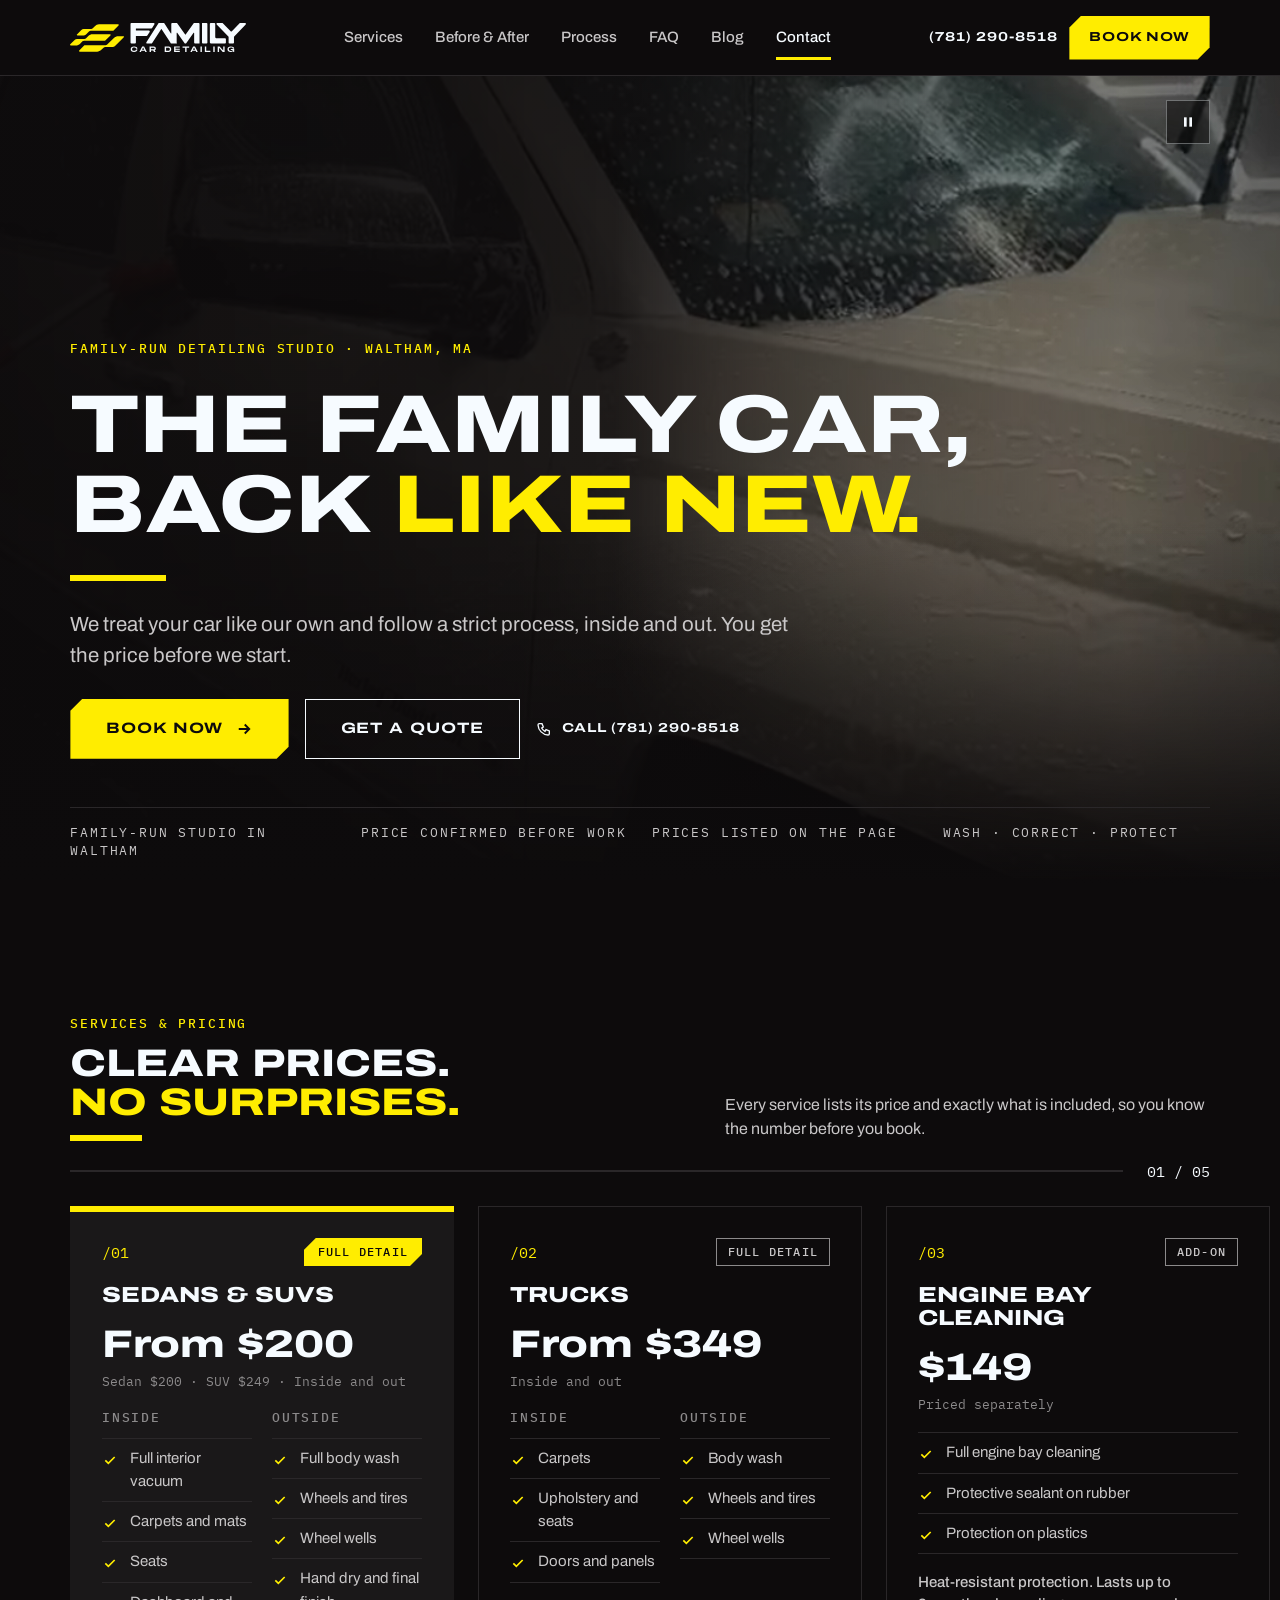
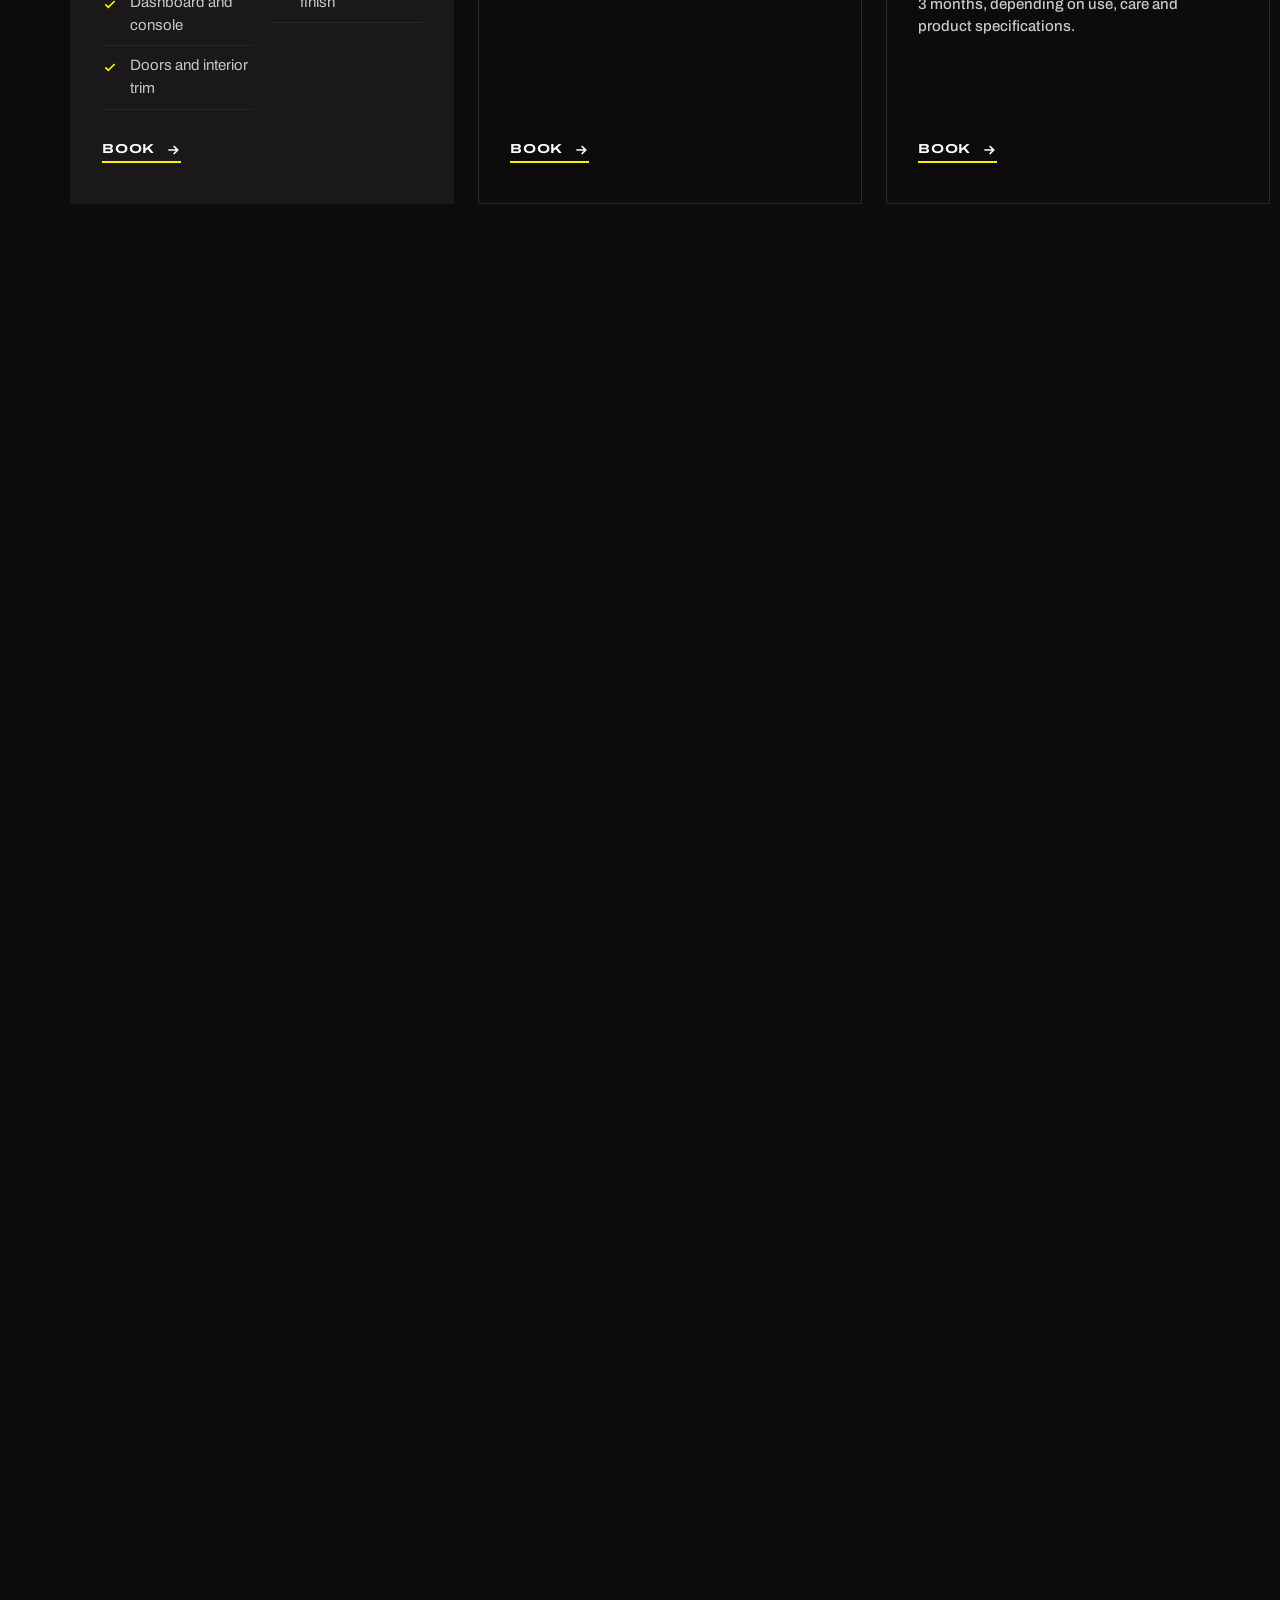
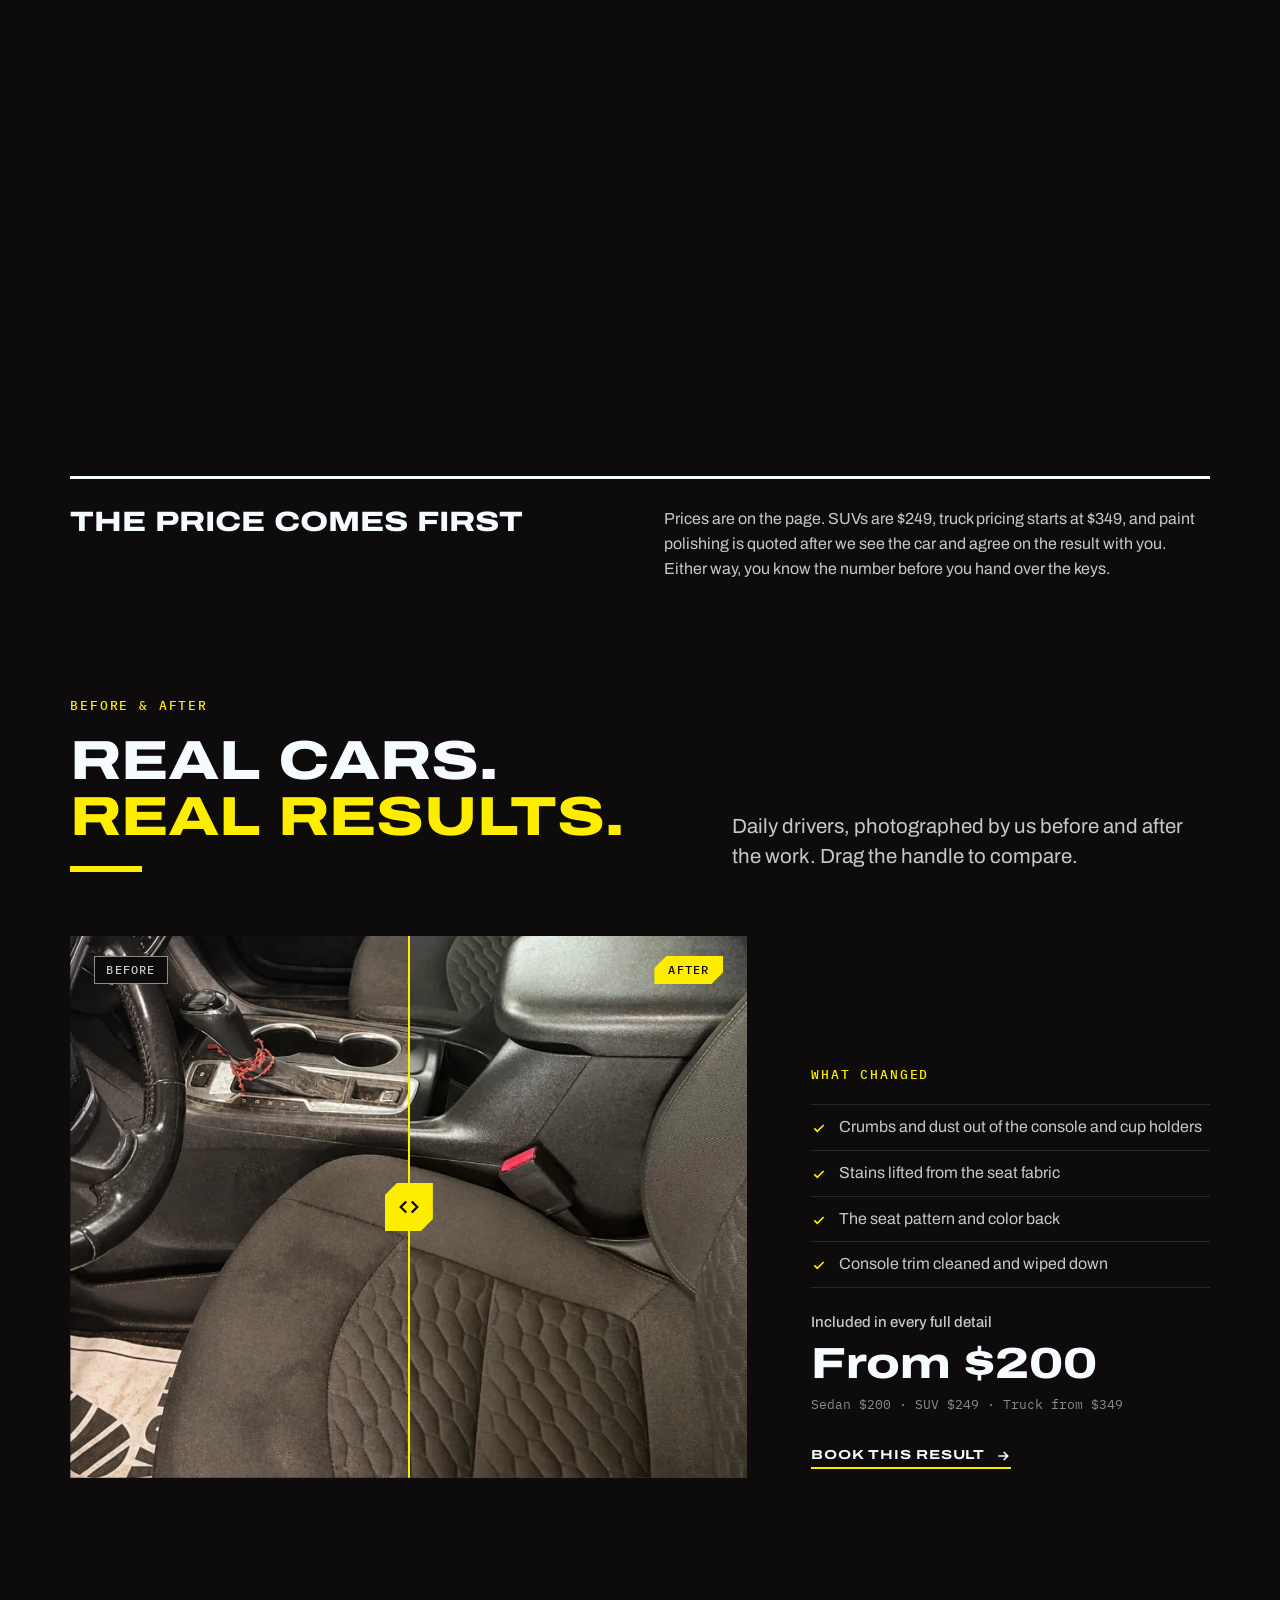
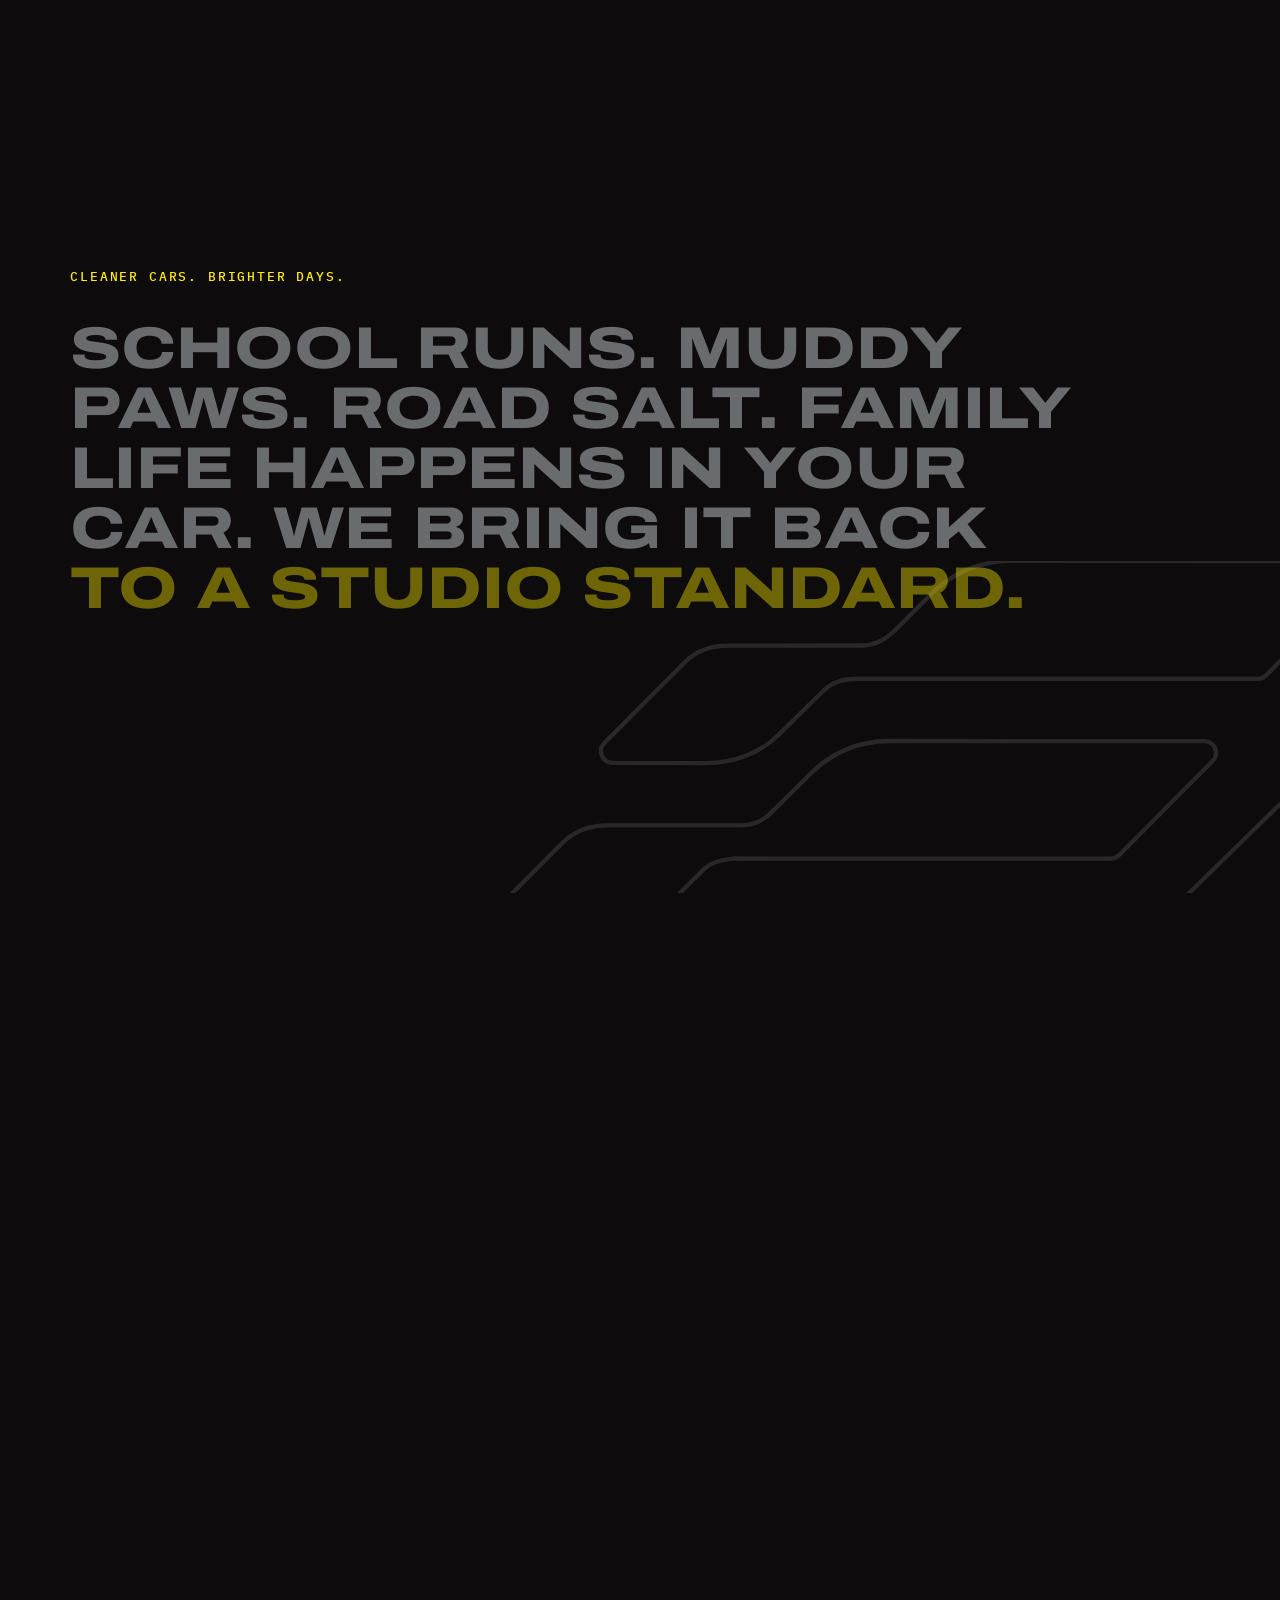
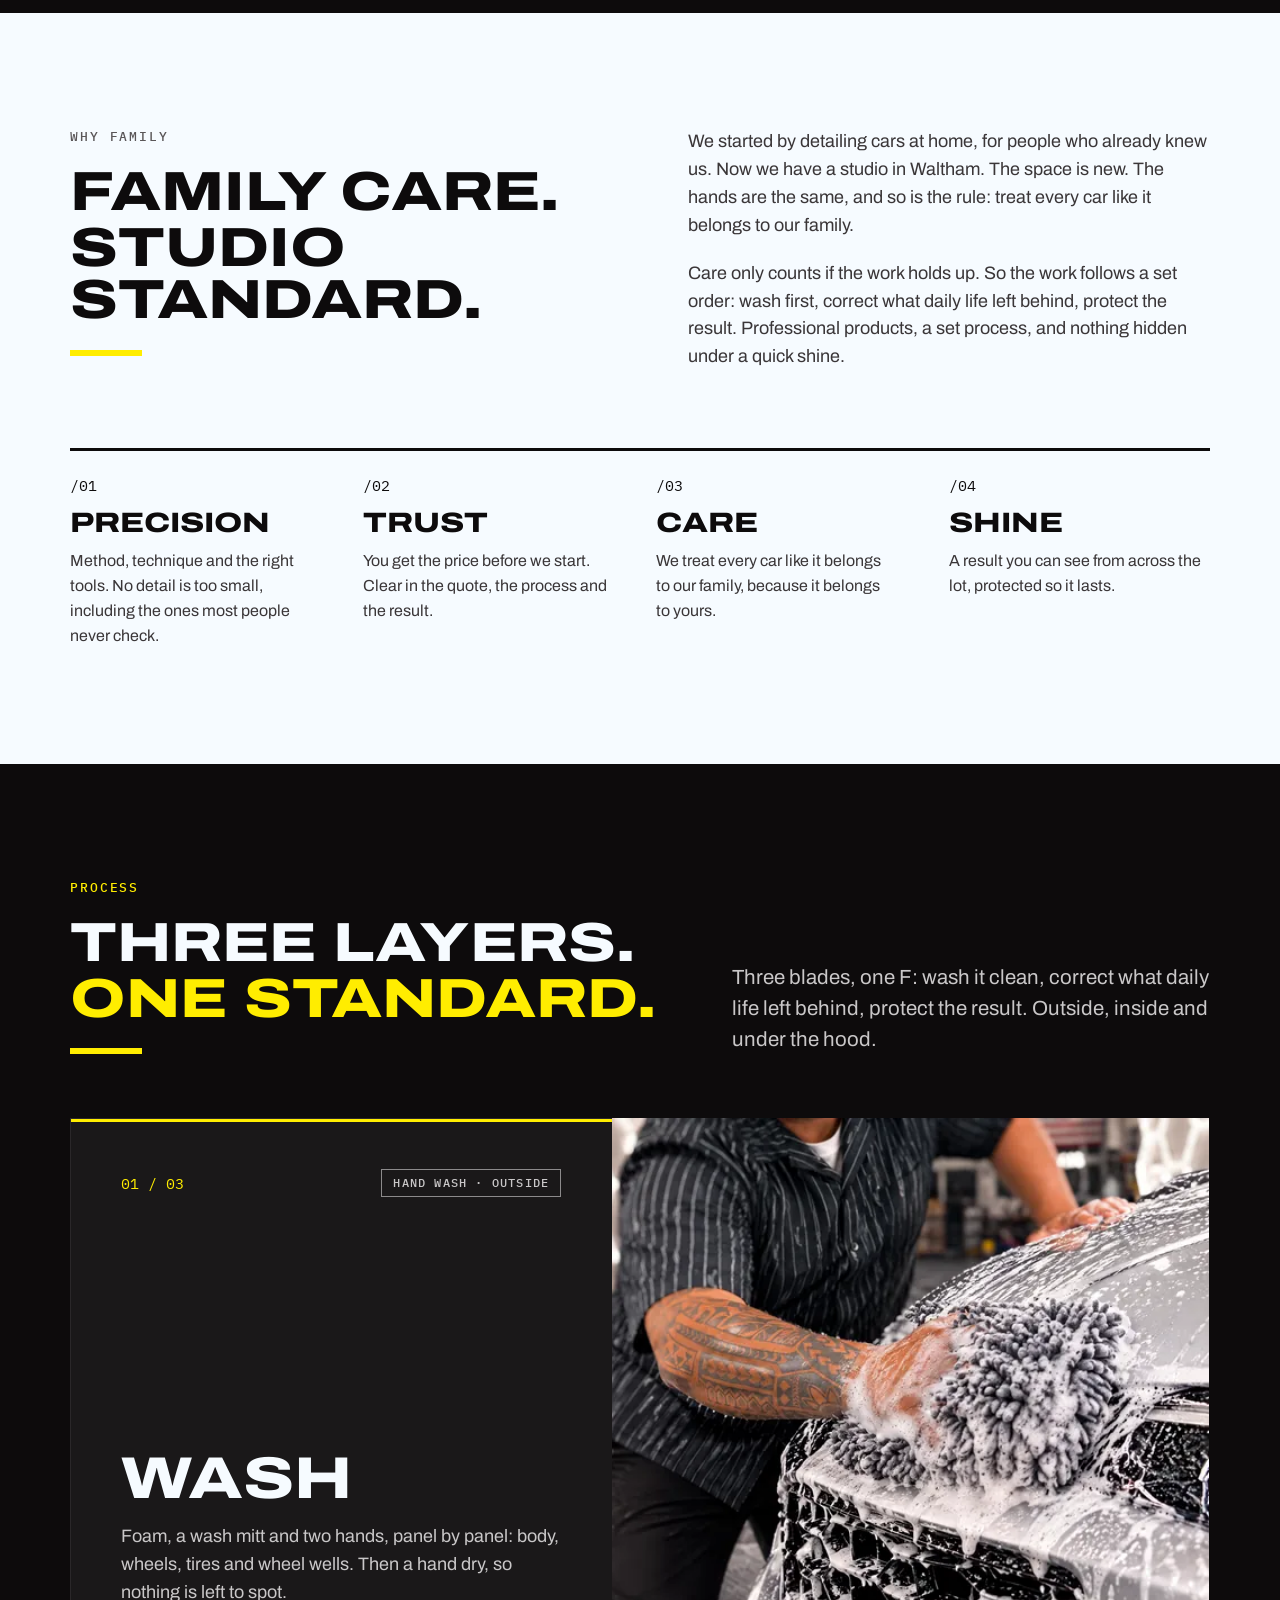
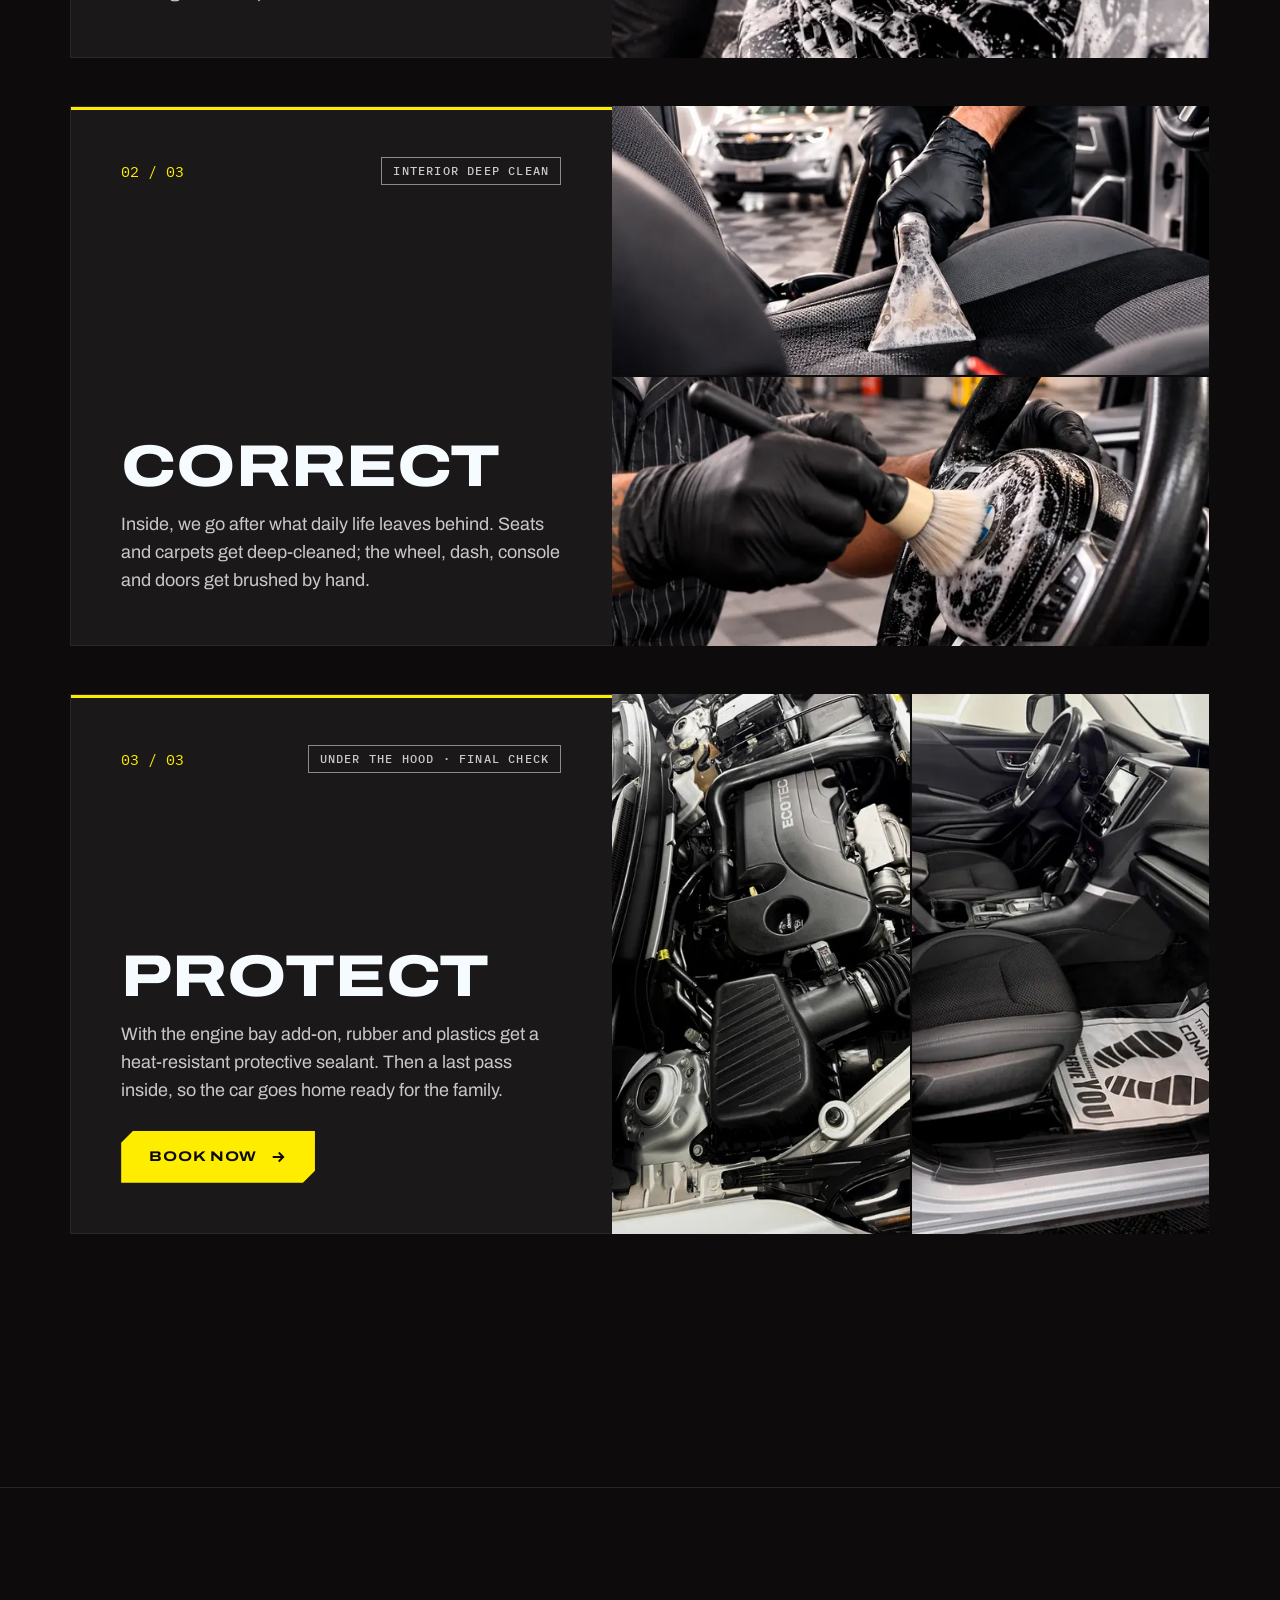
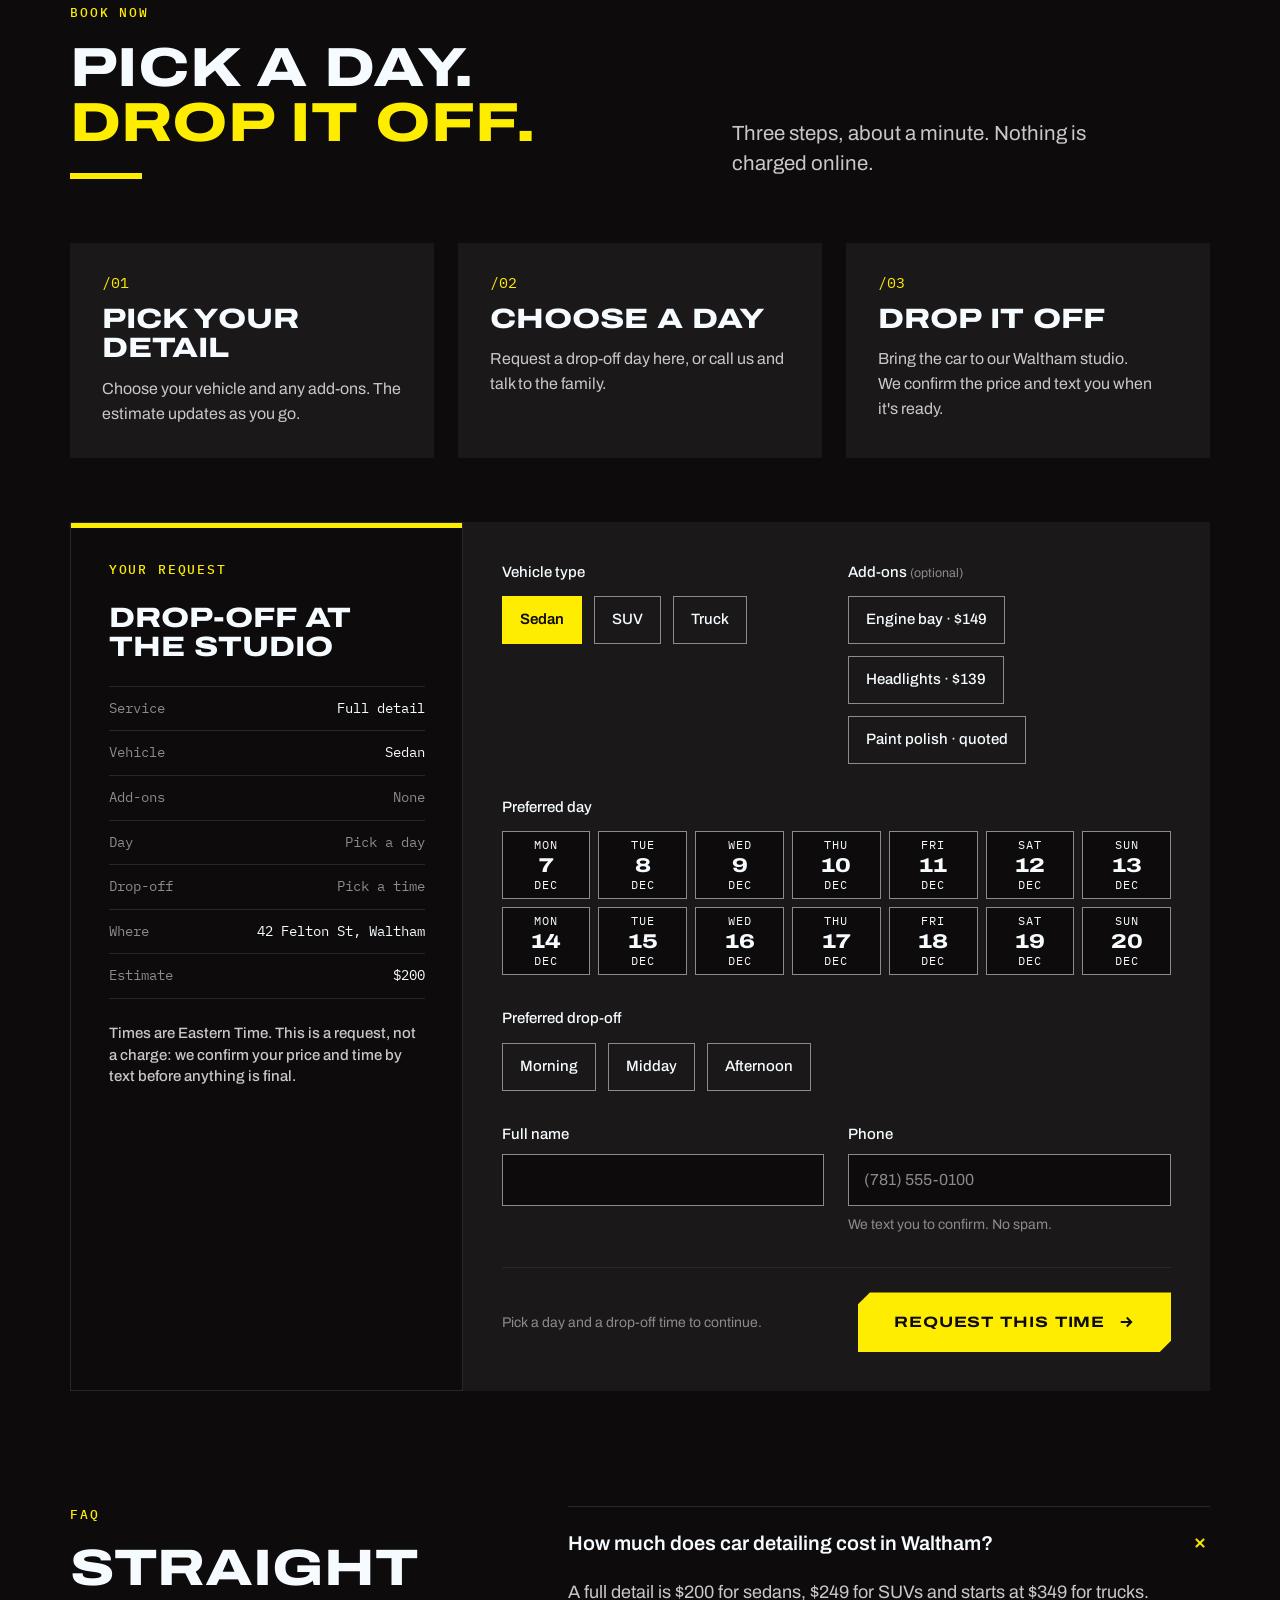
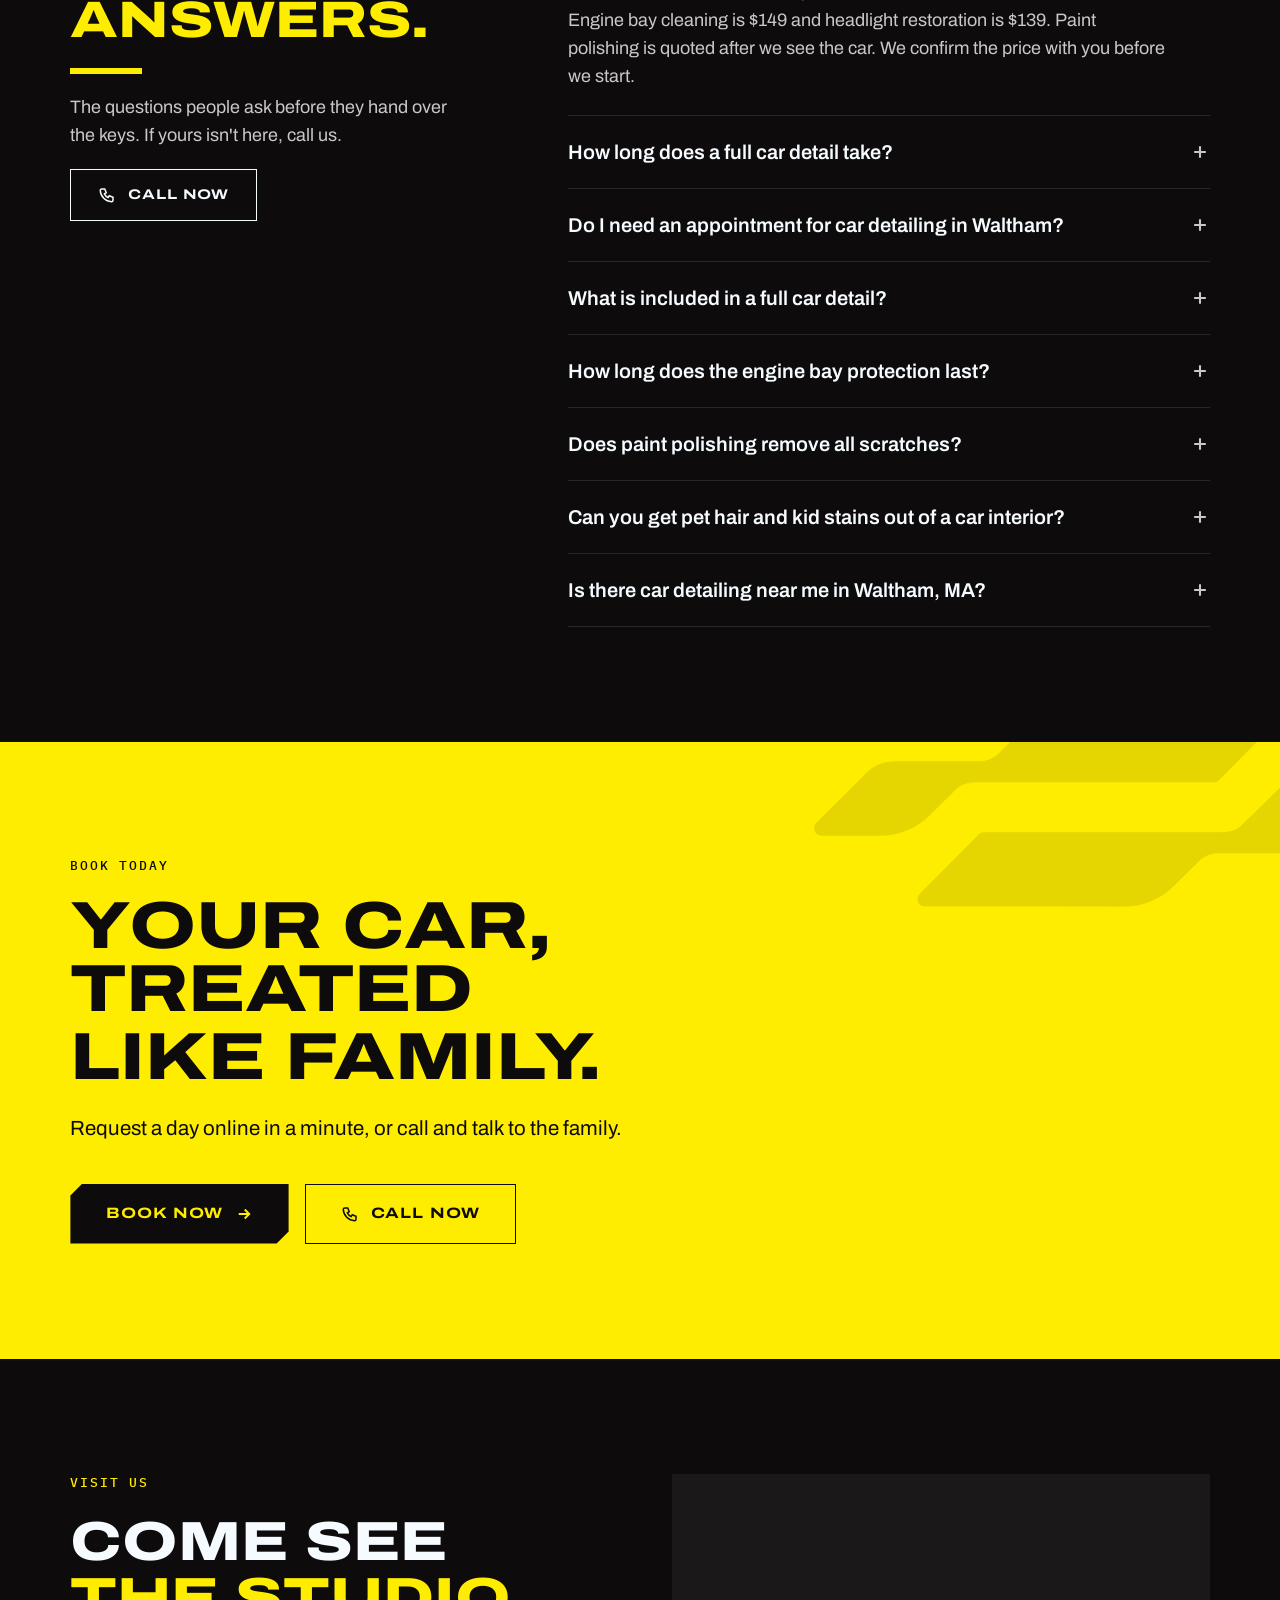
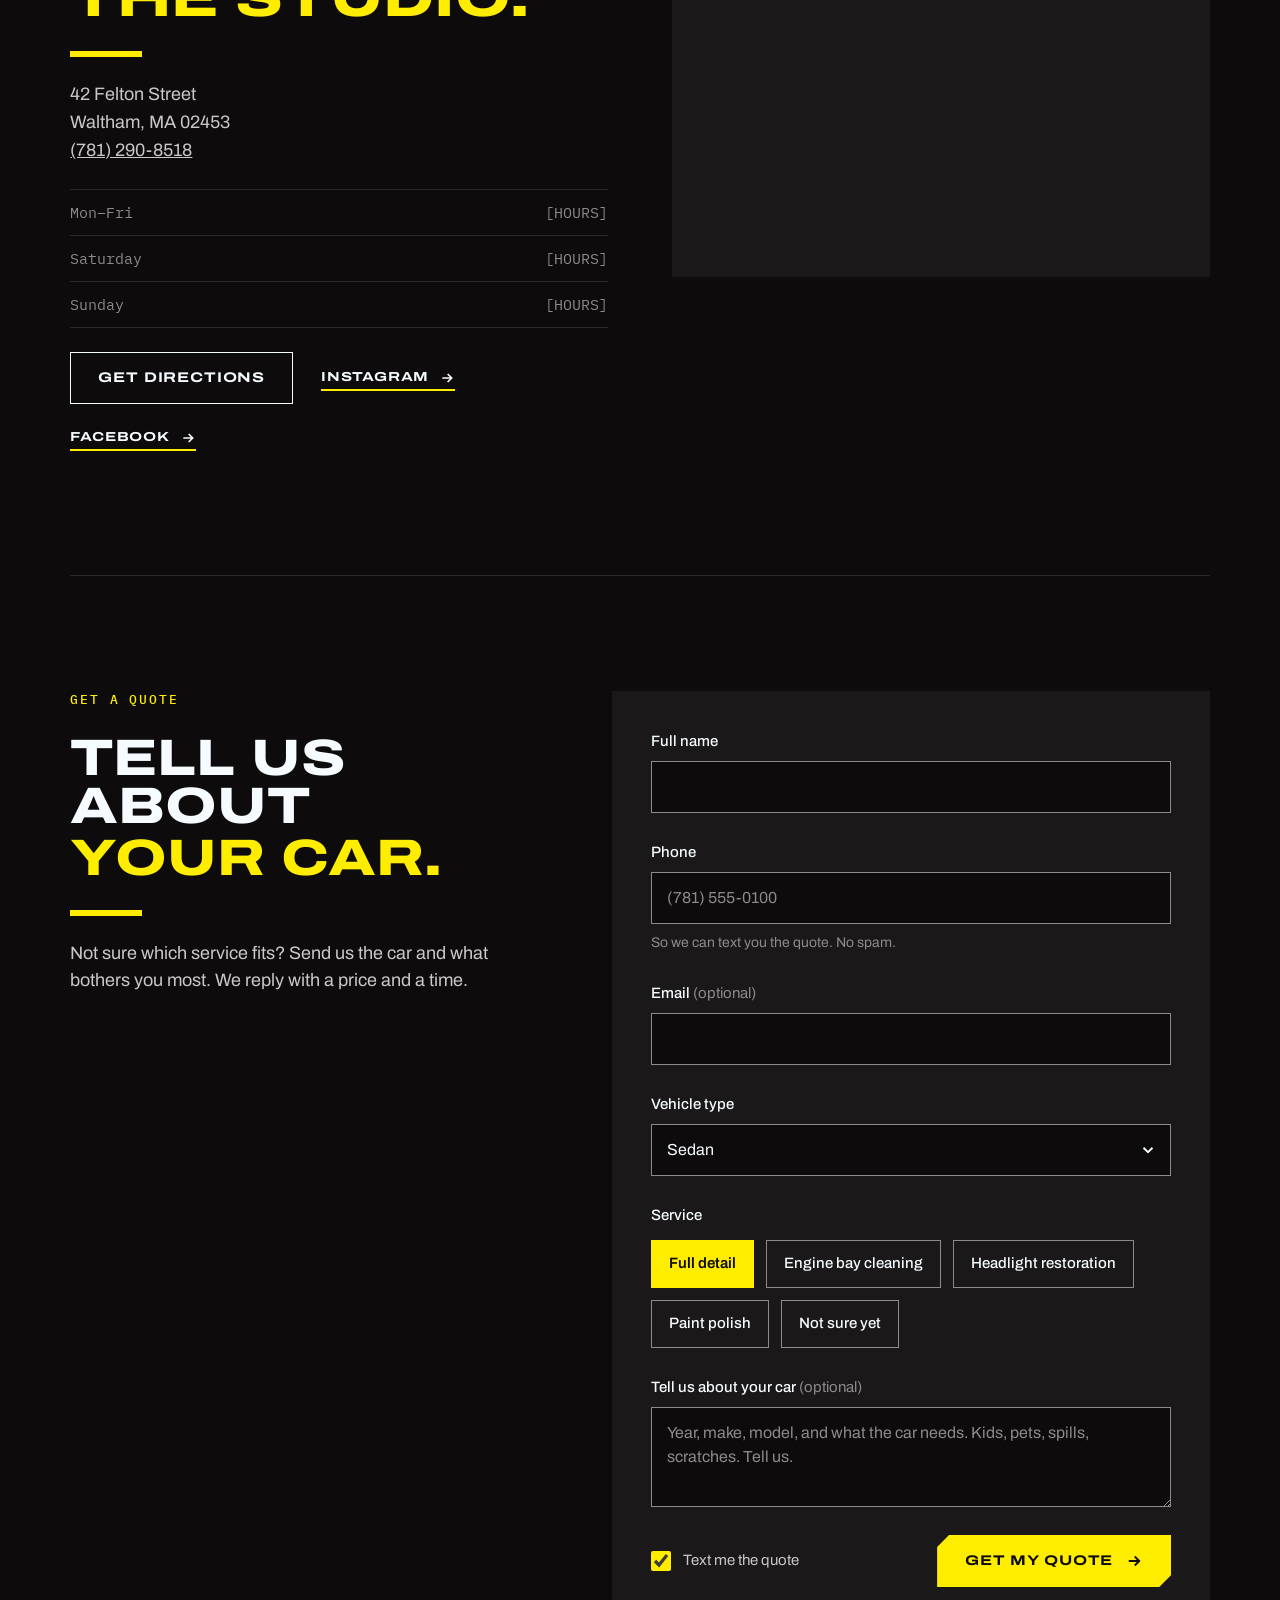
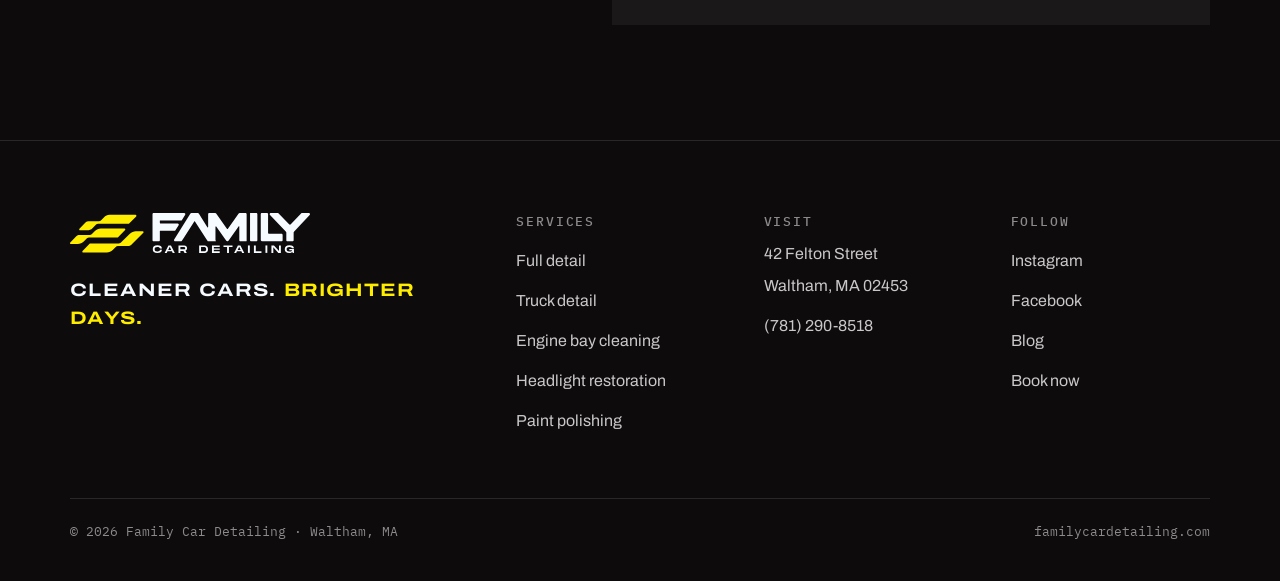
==== index.html @ f84ea532 "fix: remove foto conceitual dos produtos e o tempo de execução dos serviços Co-Authored-By: Claude O" ====
<!doctype html>
<html lang="en-US">
<head>
<meta charset="utf-8">
<meta name="viewport" content="width=device-width, initial-scale=1, viewport-fit=cover">
<title>Car Detailing in Waltham, MA | Family Car Detailing</title>
<meta name="description" content="Family-run car detailing in Waltham, MA. Full detail from $200, engine bay cleaning, headlight restoration, paint polishing. Price confirmed before we start.">
<link rel="canonical" href="https://familycardetailing.com/">
<meta name="theme-color" content="#0D0B0C">
<meta property="og:type" content="website">
<meta property="og:locale" content="en_US">
<meta property="og:site_name" content="Family Car Detailing">
<meta property="og:title" content="Car Detailing in Waltham, MA | Family Car Detailing">
<meta property="og:description" content="A family-run detailing studio in Waltham, MA. Your car gets the care we give our own, with the price confirmed before we start.">
<meta property="og:url" content="https://familycardetailing.com/">
<meta property="og:image" content="https://familycardetailing.com/assets/img/og.jpg">
<meta name="twitter:card" content="summary_large_image">
<link rel="icon" href="assets/img/simbolo.svg" type="image/svg+xml">
<link rel="preload" href="assets/fonts/archivo-var-latin.woff2" as="font" type="font/woff2" crossorigin>
<link rel="preload" href="assets/video/hero-poster-1280.webp" as="image" type="image/webp" fetchpriority="high">
<link rel="stylesheet" href="assets/css/tokens.css">
<link rel="stylesheet" href="assets/css/components.css">
<link rel="stylesheet" href="assets/css/site.css">
<script>document.documentElement.classList.add('js');</script>
<!-- Prévia no GitHub Pages não deve ser indexada pelo Google; no domínio final este trecho não faz nada. -->
<script>if (location.hostname.endsWith('github.io')) { var m = document.createElement('meta'); m.name = 'robots'; m.content = 'noindex, nofollow'; document.head.appendChild(m); }</script>

<!-- Dados estruturados. Horário (openingHoursSpecification) entra quando o cliente confirmar.
     Nome, endereço e telefone precisam ficar idênticos ao Google Business Profile. -->
<script type="application/ld+json">
{
  "@context": "https://schema.org",
  "@type": "AutomotiveBusiness",
  "@id": "https://familycardetailing.com/#business",
  "name": "Family Car Detailing",
  "url": "https://familycardetailing.com/",
  "image": "https://familycardetailing.com/assets/img/og.jpg",
  "slogan": "Cleaner cars. Brighter days.",
  "description": "Family-run car detailing studio in Waltham, MA: full detail, engine bay cleaning, headlight restoration and paint polishing.",
  "telephone": "+1-781-290-8518",
  "address": { "@type": "PostalAddress", "streetAddress": "42 Felton Street", "addressLocality": "Waltham", "addressRegion": "MA", "postalCode": "02453", "addressCountry": "US" },
  "areaServed": ["Waltham, MA", "Newton, MA", "Lexington, MA", "Watertown, MA", "Belmont, MA", "Weston, MA", "Lincoln, MA"],
  "makesOffer": [
    { "@type": "Offer", "price": "200", "priceCurrency": "USD", "itemOffered": { "@type": "Service", "name": "Full detail (sedans)" } },
    { "@type": "Offer", "price": "249", "priceCurrency": "USD", "itemOffered": { "@type": "Service", "name": "Full detail (SUVs)" } },
    { "@type": "Offer", "priceSpecification": { "@type": "PriceSpecification", "minPrice": "349", "priceCurrency": "USD" }, "itemOffered": { "@type": "Service", "name": "Full detail (trucks)" } },
    { "@type": "Offer", "price": "149", "priceCurrency": "USD", "itemOffered": { "@type": "Service", "name": "Engine bay cleaning" } },
    { "@type": "Offer", "price": "139", "priceCurrency": "USD", "itemOffered": { "@type": "Service", "name": "Headlight restoration" } },
    { "@type": "Offer", "itemOffered": { "@type": "Service", "name": "Paint polish and decontamination" } }
  ]
}
</script>
<!-- FAQPage: só as respostas completas. Incluir a de agendamento quando o horário de funcionamento for informado. -->
<script type="application/ld+json">
{
  "@context": "https://schema.org",
  "@type": "FAQPage",
  "mainEntity": [
    { "@type": "Question", "name": "How much does car detailing cost in Waltham?", "acceptedAnswer": { "@type": "Answer", "text": "A full detail is $200 for sedans, $249 for SUVs and starts at $349 for trucks. Engine bay cleaning is $149 and headlight restoration is $139. Paint polishing is quoted after we see the car. We confirm the price with you before we start." } },
    { "@type": "Question", "name": "How long does a full car detail take?", "acceptedAnswer": { "@type": "Answer", "text": "It varies a lot with the size and condition of the car, so we don't list a fixed time. We look the car over when you drop it off and text you as soon as it's ready." } },
    { "@type": "Question", "name": "What is included in a full car detail?", "acceptedAnswer": { "@type": "Answer", "text": "A full detail covers the car inside and out. Inside: a complete vacuum, carpets and mats, seats, dashboard and console, doors and interior trim. Outside: a full body wash, wheels and tires, wheel wells, then drying and a final finish." } },
    { "@type": "Question", "name": "How long does the engine bay protection last?", "acceptedAnswer": { "@type": "Answer", "text": "Up to about three months. It depends on how the car is used and maintained and on the product's specifications. The protection is heat-resistant and does not come off easily in normal use." } },
    { "@type": "Question", "name": "Does paint polishing remove all scratches?", "acceptedAnswer": { "@type": "Answer", "text": "No. Polishing reduces or removes light scratches and brings back gloss, but a scratch that goes through the clear coat can't be polished out. We look at the paint with you and agree on the price and the expected result before we start." } },
    { "@type": "Question", "name": "Can you get pet hair and kid stains out of a car interior?", "acceptedAnswer": { "@type": "Answer", "text": "In most cases, yes; pet hair, crumbs, spills, and ground-in dirt are what the interior clean is for. Stains or odors that have set for a long time may fade rather than disappear. If we see one like that, we tell you up front." } },
    { "@type": "Question", "name": "Is there car detailing near me in Waltham, MA?", "acceptedAnswer": { "@type": "Answer", "text": "Yes, our studio is at 42 Felton Street in Waltham. It's a short drive from Newton, Lexington, Watertown, Belmont, Weston, and Lincoln. You bring the car to us, and the work is done in the studio." } }
  ]
}
</script>
</head>
<body>
<a class="fcd-skip" href="#main">Skip to content</a>

<svg width="0" height="0" style="position:absolute" aria-hidden="true" focusable="false">
<defs>
<symbol id="fcd-mark" viewBox="0 0 457.68 230.81"><path d="M62.46,94.26l43.87.1c12.84,0,25-4.72,33.36-12.94l20.92-20.58c3.93-3.87,8.81-5.75,14.92-5.75l188.14-.04c1.45,0,2.84-.58,3.86-1.61l43.93-44.12c1.55-1.56,2.02-3.9,1.17-5.94-.85-2.04-2.83-3.36-5.04-3.36,0,0-161.44-.03-161.44-.03-.11,0-.22,0-.33,0-13.63.83-25.52,6.26-35.33,16.13l-15.44,15.54c-5.21,5.25-10.36,7.8-15.73,7.8l-63.08.04c-8.25,0-15.07,2.66-20.27,7.89l-37.37,37.55c-1.55,1.56-2.02,3.9-1.17,5.93.84,2.03,2.82,3.36,5.03,3.37Z"/><path d="M105.44,143.59c3.29-3.25,8.28-4.16,13.22-4.64,0,0,176.34.07,176.34.07,1.45,0,2.84-.58,3.87-1.61l43.7-43.94c1.55-1.56,2.01-3.9,1.17-5.94-.84-2.03-2.83-3.36-5.03-3.36l-147.32-.1c-13.97.14-26.59,5.39-36.48,15.19l-18.66,18.49c-3.59,3.56-8.76,5.69-13.82,5.69h-62.61c-8.14,0-15.57,2.94-20.91,8.29L1.59,169.1c-1.56,1.56-2.02,3.9-1.18,5.93.84,2.04,2.82,3.37,5.02,3.37l42.95.13c13.98,0,27.16-5.41,37.1-15.23l19.95-19.71Z"/><path d="M457.27,103.7c-.84-2.05-2.82-3.38-5.03-3.39l-42.95-.13c-13.98,0-27.16,5.41-37.08,15.21l-57.11,55.88c-3.29,3.25-8.28,4.16-13.21,4.64,0,0-176.34-.07-176.34-.07-1.45,0-2.84.58-3.87,1.61l-43.7,43.94c-1.55,1.56-2.01,3.9-1.17,5.94.85,2.03,2.83,3.36,5.03,3.36l147.26.1h.06c13.98-.14,26.59-5.39,36.48-15.19l18.66-18.49c3.59-3.56,8.76-5.69,13.82-5.69h62.61c8.14,0,15.57-2.94,20.88-8.26l74.46-73.54c1.57-1.55,2.05-3.9,1.22-5.94Z"/></symbol>
<symbol id="i-arrow" viewBox="0 0 24 24" fill="none" stroke="currentColor" stroke-width="2.5"><path d="M5 12h14M13 6l6 6-6 6"/></symbol>
<symbol id="i-check" viewBox="0 0 24 24" fill="none" stroke="currentColor" stroke-width="2.5"><path d="M5 12.5l4.5 4.5L19 7.5"/></symbol>
<symbol id="i-plus" viewBox="0 0 24 24" fill="none" stroke="currentColor" stroke-width="2.5"><path d="M12 5v14M5 12h14"/></symbol>
<symbol id="i-alert" viewBox="0 0 24 24" fill="none" stroke="currentColor" stroke-width="2.5"><circle cx="12" cy="12" r="9"/><path d="M12 7v6M12 16.5v.5"/></symbol>
<symbol id="i-menu" viewBox="0 0 24 24" fill="none" stroke="currentColor" stroke-width="2"><path d="M3 7h18M3 12h18M9 17h12"/></symbol>
<symbol id="i-phone" viewBox="0 0 24 24" fill="none" stroke="currentColor" stroke-width="2"><path d="M5 4h4l2 5-2.5 1.5a11 11 0 0 0 5 5L15 13l5 2v4a2 2 0 0 1-2 2A16 16 0 0 1 3 6a2 2 0 0 1 2-2z"/></symbol>
<symbol id="i-star" viewBox="0 0 24 24"><path d="M12 2.5l2.9 6.2 6.6.8-4.9 4.6 1.3 6.6L12 17.4l-5.9 3.3 1.3-6.6L2.5 9.5l6.6-.8z"/></symbol>
</defs>
</svg>

<header class="fcd-header" id="top">
  <a class="fcd-header__brand" href="#top" aria-label="Family Car Detailing — home"><img class="fcd-logo" src="assets/img/logo_hor_light.svg" width="827" height="136" alt=""></a>
  <nav class="fcd-nav" aria-label="Primary">
    <a href="#services">Services</a>
    <a href="#work">Before &amp; After</a>
    <a href="#process">Process</a>
    <a href="#faq">FAQ</a>
    <a href="blog/">Blog</a>
    <a href="#visit">Contact</a>
  </nav>
  <div class="fcd-header__actions">
    <a class="fcd-link fcd-header__call" href="tel:+17812908518">(781) 290-8518</a>
    <a class="fcd-btn fcd-btn--primary fcd-btn--sm" href="#book">Book now</a>
    <button class="fcd-menu-btn" type="button" aria-label="Open menu" aria-expanded="false" aria-controls="menu"><svg aria-hidden="true"><use href="#i-menu"/></svg></button>
  </div>
</header>

<main id="main">

<!-- ============================ HERO ============================ -->
<section class="fcd-hero" data-reveal="lines">
  <!-- Vídeo em loop do estúdio (gerado por tools/build-hero-video.py). Sem JS, com movimento reduzido
       ou com economia de dados fica só o pôster; o JS escolhe o arquivo pelo tamanho da tela. -->
  <video class="fcd-hero__media" data-hero-video muted loop playsinline preload="none" poster="assets/video/hero-poster-1280.webp" width="1280" height="720" aria-hidden="true"
    data-src-wide="assets/video/hero-1280.webm|video/webm,assets/video/hero-1280.mp4|video/mp4"
    data-src-narrow="assets/video/hero-768.mp4|video/mp4,assets/video/hero-768.webm|video/webm"></video>
  <button class="fcd-hero__toggle" type="button" data-hero-toggle aria-pressed="false" aria-label="Pause background video" hidden><svg aria-hidden="true" data-icon="pause" viewBox="0 0 24 24" fill="currentColor"><rect x="6" y="5" width="4" height="14"/><rect x="14" y="5" width="4" height="14"/></svg><svg aria-hidden="true" data-icon="play" viewBox="0 0 24 24" fill="currentColor" hidden><path d="M7 5l12 7-12 7z"/></svg></button>
  <span class="fcd-eyebrow">Family-run detailing studio · Waltham, MA</span>
  <h1 class="fcd-display fcd-hero__title"><span class="fcd-line"><span>The family car,</span></span><span class="fcd-line"><span>back <span class="fcd-hl">like new.</span></span></span></h1>
  <div class="fcd-bar fcd-bar--lg"></div>
  <p class="fcd-lead">We treat your car like our own and follow a strict process, inside and out. You get the price before we start.</p>
  <div class="fcd-hero__actions">
    <a class="fcd-btn fcd-btn--primary fcd-btn--lg" href="#book">Book now<svg aria-hidden="true"><use href="#i-arrow"/></svg></a>
    <a class="fcd-btn fcd-btn--secondary fcd-btn--lg" href="#quote">Get a quote</a>
    <a class="fcd-link fcd-hero__call" href="tel:+17812908518"><svg aria-hidden="true"><use href="#i-phone"/></svg>Call (781) 290-8518</a>
  </div>
  <div class="fcd-hero__facts"><span>Family-run studio in Waltham</span><span>Price confirmed before work</span><span>Prices listed on the page</span><span>Wash · Correct · Protect</span></div>
</section>

<!-- ============================ SERVICES & PRICING ============================ -->
<section class="fcd-section" id="services">
  <div class="fcd-container">
    <!-- título + cartões fixam juntos enquanto os cartões correm na horizontal -->
    <div class="fcd-railpin" data-railpin>
    <div class="fcd-head" data-reveal="lines">
      <div class="fcd-head__title">
        <span class="fcd-eyebrow">Services &amp; pricing</span>
        <h2 class="fcd-h1"><span class="fcd-line"><span>Clear prices.</span></span><span class="fcd-line"><span class="fcd-hl">No surprises.</span></span></h2>
        <div class="fcd-bar"></div>
      </div>
      <p class="fcd-lead">Every service lists its price and exactly what is included, so you know the number before you book.</p>
    </div>

    <!-- Serviços em trilho horizontal (bloco SB-001). Sem JS, no mobile ou com reduced motion vira grade normal. -->
    <div class="fcd-rail" data-rail><div class="fcd-rail__clip">
      <div class="fcd-rail__bar" aria-hidden="true"><span class="fcd-eyebrow" style="color:var(--muted)">Services &amp; pricing · Waltham, MA</span><span class="fcd-rail__progress"><i></i></span><span class="fcd-data" data-rail-count>01 / 05</span></div>
      <div class="fcd-rail__track" data-rail-track>
      <article class="fcd-package fcd-svc fcd-package--featured"><div class="fcd-package__top"><span class="fcd-num">/01</span><span class="fcd-tag">Full detail</span></div><h3 class="fcd-h3">Sedans &amp; SUVs</h3><div class="fcd-package__price">From $200<small>Sedan $200 · SUV $249 · Inside and out</small></div><div class="fcd-svc__groups fcd-svc__groups--2"><div class="fcd-svc__group"><span class="fcd-eyebrow fcd-svc__label">Inside</span><ul class="fcd-list"><li><svg aria-hidden="true"><use href="#i-check"/></svg>Full interior vacuum</li><li><svg aria-hidden="true"><use href="#i-check"/></svg>Carpets and mats</li><li><svg aria-hidden="true"><use href="#i-check"/></svg>Seats</li><li><svg aria-hidden="true"><use href="#i-check"/></svg>Dashboard and console</li><li><svg aria-hidden="true"><use href="#i-check"/></svg>Doors and interior trim</li></ul></div><div class="fcd-svc__group"><span class="fcd-eyebrow fcd-svc__label">Outside</span><ul class="fcd-list"><li><svg aria-hidden="true"><use href="#i-check"/></svg>Full body wash</li><li><svg aria-hidden="true"><use href="#i-check"/></svg>Wheels and tires</li><li><svg aria-hidden="true"><use href="#i-check"/></svg>Wheel wells</li><li><svg aria-hidden="true"><use href="#i-check"/></svg>Hand dry and final finish</li></ul></div></div><a class="fcd-link" href="#book" data-book-vehicle="Sedan">Book<span class="fcd-sr"> a full detail</span><svg aria-hidden="true"><use href="#i-arrow"/></svg></a></article>
      <article class="fcd-package fcd-svc"><div class="fcd-package__top"><span class="fcd-num">/02</span><span class="fcd-tag fcd-tag--outline">Full detail</span></div><h3 class="fcd-h3">Trucks</h3><div class="fcd-package__price">From $349<small>Inside and out</small></div><div class="fcd-svc__groups fcd-svc__groups--2"><div class="fcd-svc__group"><span class="fcd-eyebrow fcd-svc__label">Inside</span><ul class="fcd-list"><li><svg aria-hidden="true"><use href="#i-check"/></svg>Carpets</li><li><svg aria-hidden="true"><use href="#i-check"/></svg>Upholstery and seats</li><li><svg aria-hidden="true"><use href="#i-check"/></svg>Doors and panels</li></ul></div><div class="fcd-svc__group"><span class="fcd-eyebrow fcd-svc__label">Outside</span><ul class="fcd-list"><li><svg aria-hidden="true"><use href="#i-check"/></svg>Body wash</li><li><svg aria-hidden="true"><use href="#i-check"/></svg>Wheels and tires</li><li><svg aria-hidden="true"><use href="#i-check"/></svg>Wheel wells</li></ul></div></div><a class="fcd-link" href="#book" data-book-vehicle="Truck">Book<span class="fcd-sr"> a truck detail</span><svg aria-hidden="true"><use href="#i-arrow"/></svg></a></article>
      <article class="fcd-package fcd-svc"><div class="fcd-package__top"><span class="fcd-num">/03</span><span class="fcd-tag fcd-tag--outline">Add-on</span></div><h3 class="fcd-h3">Engine bay cleaning</h3><div class="fcd-package__price">$149<small>Priced separately</small></div><div class="fcd-svc__groups"><div class="fcd-svc__group"><ul class="fcd-list"><li><svg aria-hidden="true"><use href="#i-check"/></svg>Full engine bay cleaning</li><li><svg aria-hidden="true"><use href="#i-check"/></svg>Protective sealant on rubber</li><li><svg aria-hidden="true"><use href="#i-check"/></svg>Protection on plastics</li></ul></div></div><p class="fcd-small">Heat-resistant protection. Lasts up to 3 months, depending on use, care and product specifications.</p><a class="fcd-link" href="#book" data-book-addon="Engine bay cleaning">Book<span class="fcd-sr"> engine bay cleaning</span><svg aria-hidden="true"><use href="#i-arrow"/></svg></a></article>
      <article class="fcd-package fcd-svc"><div class="fcd-package__top"><span class="fcd-num">/04</span><span class="fcd-tag fcd-tag--outline">Add-on</span></div><h3 class="fcd-h3">Headlight restoration</h3><div class="fcd-package__price">$139<small>Priced separately</small></div><div class="fcd-svc__groups"><div class="fcd-svc__group"><ul class="fcd-list"><li><svg aria-hidden="true"><use href="#i-check"/></svg>Sanding to remove yellowing and oxidation</li><li><svg aria-hidden="true"><use href="#i-check"/></svg>Clarity and finish restored</li></ul></div></div><a class="fcd-link" href="#book" data-book-addon="Headlight restoration">Book<span class="fcd-sr"> headlight restoration</span><svg aria-hidden="true"><use href="#i-arrow"/></svg></a></article>
      <article class="fcd-package fcd-svc"><div class="fcd-package__top"><span class="fcd-num">/05</span><span class="fcd-tag fcd-tag--outline">Add-on</span></div><h3 class="fcd-h3">Paint polish &amp; decontamination</h3><div class="fcd-package__price fcd-package__price--text">Quoted in person<small>After we assess the paint</small></div><div class="fcd-svc__groups"><div class="fcd-svc__group"><ul class="fcd-list"><li><svg aria-hidden="true"><use href="#i-check"/></svg>Tar, paint overspray and adhesive residue removed</li><li><svg aria-hidden="true"><use href="#i-check"/></svg>Polish to reduce or remove light scratches</li><li><svg aria-hidden="true"><use href="#i-check"/></svg>Gloss brought back</li></ul></div></div><p class="fcd-small">We agree on the price and the expected result with you after looking at the paint and how deep the scratches go.</p><a class="fcd-link" href="#book" data-book-addon="Paint polish">Book<span class="fcd-sr"> paint polishing</span><svg aria-hidden="true"><use href="#i-arrow"/></svg></a></article>
      </div>
    </div></div>
    </div>

    <div class="fcd-note" data-reveal="rise">
      <h3 class="fcd-h3">The price comes first</h3>
      <p>Prices are on the page. SUVs are $249, truck pricing starts at $349, and paint polishing is quoted after we see the car and agree on the result with you. Either way, you know the number before you hand over the keys.</p>
    </div>
  </div>
</section>

<!-- ============================ BEFORE & AFTER ============================ -->
<section class="fcd-section" id="work" style="padding-top:0">
  <div class="fcd-container">
    <div class="fcd-head" data-reveal="lines">
      <div class="fcd-head__title">
        <span class="fcd-eyebrow">Before &amp; After</span>
        <h2 class="fcd-h1"><span class="fcd-line"><span>Real cars.</span></span><span class="fcd-line"><span class="fcd-hl">Real results.</span></span></h2>
        <div class="fcd-bar"></div>
      </div>
      <p class="fcd-lead">Daily drivers, photographed by us before and after the work. Drag the handle to compare.</p>
    </div>

    <!-- Fotos reais do cliente (projeto/imagens/antes.png e depois.png): mesmo ângulo e enquadramento.
         Para mais carros, repetir o bloco .fcd-ba. -->
    <div class="fcd-gallery">
      <div class="fcd-ba fcd-ba--square" data-reveal="wipe">
        <img class="fcd-ba__img" src="assets/img/ba-seat-before-1051.webp" srcset="assets/img/ba-seat-before-700.webp 700w, assets/img/ba-seat-before-1051.webp 1051w" sizes="(max-width: 860px) 100vw, 60vw" width="1051" height="988" alt="Before: a fabric driver's seat and center console covered in dust, crumbs and stains" loading="lazy" decoding="async">
        <img class="fcd-ba__img fcd-ba__img--after" src="assets/img/ba-seat-after-1051.webp" srcset="assets/img/ba-seat-after-700.webp 700w, assets/img/ba-seat-after-1051.webp 1051w" sizes="(max-width: 860px) 100vw, 60vw" width="1051" height="988" alt="After: the same seat and console clean, with the fabric pattern visible again" loading="lazy" decoding="async">
        <span class="fcd-tag fcd-tag--outline fcd-ba__label fcd-ba__label--before" style="background:var(--fcd-black)">Before</span>
        <span class="fcd-tag fcd-ba__label fcd-ba__label--after">After</span>
        <div class="fcd-ba__handle"></div>
        <input class="fcd-ba__range" type="range" min="0" max="100" value="50" aria-label="Before and after comparison. Move the slider to reveal more of each photo.">
      </div>
      <!-- Ao lado da prova: o que mudou (só o que se vê na foto) → quanto custa → reservar -->
      <div class="fcd-ba-aside" data-reveal="rise">
        <span class="fcd-eyebrow">What changed</span>
        <ul class="fcd-list">
          <li><svg aria-hidden="true"><use href="#i-check"/></svg>Crumbs and dust out of the console and cup holders</li>
          <li><svg aria-hidden="true"><use href="#i-check"/></svg>Stains lifted from the seat fabric</li>
          <li><svg aria-hidden="true"><use href="#i-check"/></svg>The seat pattern and color back</li>
          <li><svg aria-hidden="true"><use href="#i-check"/></svg>Console trim cleaned and wiped down</li>
        </ul>
        <div class="fcd-ba-aside__price">
          <span class="fcd-small">Included in every full detail</span>
          <div class="fcd-package__price">From $200<small>Sedan $200 · SUV $249 · Truck from $349</small></div>
        </div>
        <a class="fcd-link" href="#book" style="align-self:flex-start">Book this result<svg aria-hidden="true"><use href="#i-arrow"/></svg></a>
      </div>
    </div>
  </div>
</section>

<!-- ============================ MANIFESTO ============================ -->
<section class="fcd-manifesto" aria-label="What we believe">
  <svg class="fcd-mark fcd-mark--outline fcd-manifesto__mark" viewBox="0 0 457.68 230.81" aria-hidden="true"><use href="#fcd-mark"/></svg>
  <div class="fcd-manifesto__inner">
    <span class="fcd-eyebrow">Cleaner cars. Brighter days.</span>
    <p class="fcd-manifesto__text" data-manifesto data-hl="to a studio standard.">School runs. Muddy paws. Road salt. Family life happens in your car. We bring it back to a studio standard.</p>
  </div>
</section>

<!-- ============================ WHY FAMILY ============================ -->
<section class="fcd-section" id="why" data-theme="gloss">
  <div class="fcd-container">
    <div class="fcd-why">
      <div class="fcd-head__title" data-reveal="lines">
        <span class="fcd-eyebrow">Why Family</span>
        <h2 class="fcd-h1"><span class="fcd-line"><span>Family care.</span></span><span class="fcd-line"><span>Studio standard.</span></span></h2>
        <div class="fcd-bar" style="background:var(--fcd-yellow)"></div>
      </div>
      <div class="fcd-why__copy" data-reveal="rise">
        <p class="fcd-body">We started by detailing cars at home, for people who already knew us. Now we have a studio in Waltham. The space is new. The hands are the same, and so is the rule: treat every car like it belongs to our family.</p>
        <p class="fcd-body">Care only counts if the work holds up. So the work follows a set order: wash first, correct what daily life left behind, protect the result. Professional products, a set process, and nothing hidden under a quick shine.</p>
      </div>
    </div>
    <div class="fcd-pillars">
      <div data-reveal="rise" style="--d:0"><span class="fcd-data">/01</span><h3 class="fcd-h3">Precision</h3><p>Method, technique and the right tools. No detail is too small, including the ones most people never check.</p></div>
      <div data-reveal="rise" style="--d:1"><span class="fcd-data">/02</span><h3 class="fcd-h3">Trust</h3><p>You get the price before we start. Clear in the quote, the process and the result.</p></div>
      <div data-reveal="rise" style="--d:2"><span class="fcd-data">/03</span><h3 class="fcd-h3">Care</h3><p>We treat every car like it belongs to our family, because it belongs to yours.</p></div>
      <div data-reveal="rise" style="--d:3"><span class="fcd-data">/04</span><h3 class="fcd-h3">Shine</h3><p>A result you can see from across the lot, protected so it lasts.</p></div>
    </div>
  </div>
</section>

<!-- ============================ PROCESS ============================ -->
<section class="fcd-section" id="process">
  <div class="fcd-container">
    <div class="fcd-head" data-reveal="lines">
      <div class="fcd-head__title">
        <span class="fcd-eyebrow">Process</span>
        <h2 class="fcd-h1"><span class="fcd-line"><span>Three layers.</span></span><span class="fcd-line"><span class="fcd-hl">One standard.</span></span></h2>
        <div class="fcd-bar"></div>
      </div>
      <p class="fcd-lead">Three blades, one F: wash it clean, correct what daily life left behind, protect the result. Outside, inside and under the hood.</p>
    </div>

    <div class="fcd-deck">
      <article class="fcd-layer" style="--i:0"><div class="fcd-layer__inner">
        <div class="fcd-layer__copy">
          <div class="fcd-layer__top"><span class="fcd-num">01 / 03</span><span class="fcd-tag fcd-tag--outline">Hand wash · outside</span></div>
          <h3 class="fcd-layer__title">Wash</h3>
          <p>Foam, a wash mitt and two hands, panel by panel: body, wheels, tires and wheel wells. Then a hand dry, so nothing is left to spot.</p>
        </div>
        <div class="fcd-layer__media"><img src="assets/img/process-wash-1200.webp" srcset="assets/img/process-wash-720.webp 720w, assets/img/process-wash-1200.webp 1200w" sizes="(max-width: 860px) 100vw, 640px" width="1200" height="799" alt="A Family Car Detailing tech washing a car&#39;s grille by hand with a foam-covered wash mitt" style="object-position:62% 55%" loading="lazy" decoding="async"></div>
      </div></article>
      <article class="fcd-layer" style="--i:1"><div class="fcd-layer__inner">
        <div class="fcd-layer__copy">
          <div class="fcd-layer__top"><span class="fcd-num">02 / 03</span><span class="fcd-tag fcd-tag--outline">Interior deep clean</span></div>
          <h3 class="fcd-layer__title">Correct</h3>
          <p>Inside, we go after what daily life leaves behind. Seats and carpets get deep-cleaned; the wheel, dash, console and doors get brushed by hand.</p>
        </div>
        <div class="fcd-layer__media fcd-layer__media--duo fcd-layer__media--stack"><img src="assets/img/process-seat-1200.webp" srcset="assets/img/process-seat-720.webp 720w, assets/img/process-seat-1200.webp 1200w" sizes="(max-width: 860px) 100vw, 640px" width="1200" height="799" alt="Gloved hands deep-cleaning a fabric car seat with an extractor tool" style="object-position:50% 66%" loading="lazy" decoding="async"><img src="assets/img/process-wheel-1200.webp" srcset="assets/img/process-wheel-720.webp 720w, assets/img/process-wheel-1200.webp 1200w" sizes="(max-width: 860px) 100vw, 640px" width="1200" height="799" alt="A detailing brush working foam into a steering wheel" style="object-position:58% 52%" loading="lazy" decoding="async"></div>
      </div></article>
      <article class="fcd-layer" style="--i:2"><div class="fcd-layer__inner">
        <div class="fcd-layer__copy">
          <div class="fcd-layer__top"><span class="fcd-num">03 / 03</span><span class="fcd-tag fcd-tag--outline">Under the hood · final check</span></div>
          <h3 class="fcd-layer__title">Protect</h3>
          <p>With the engine bay add-on, rubber and plastics get a heat-resistant protective sealant. Then a last pass inside, so the car goes home ready for the family.</p>
          <a class="fcd-btn fcd-btn--primary" href="#book" style="align-self:flex-start;margin-top:8px">Book now<svg aria-hidden="true"><use href="#i-arrow"/></svg></a>
        </div>
        <div class="fcd-layer__media fcd-layer__media--duo"><img src="assets/img/process-engine-720.webp" srcset="assets/img/process-engine-420.webp 420w, assets/img/process-engine-720.webp 720w" sizes="(max-width: 860px) 50vw, 340px" width="720" height="1160" alt="A clean engine bay with dressed black plastics and rubber hoses" style="object-position:50% 42%" loading="lazy" decoding="async"><img src="assets/img/process-cabin-720.webp" srcset="assets/img/process-cabin-420.webp 420w, assets/img/process-cabin-720.webp 720w" sizes="(max-width: 860px) 50vw, 340px" width="720" height="938" alt="A finished front cabin with clean seats, console and a protective floor mat" style="object-position:45% 62%" loading="lazy" decoding="async"></div>
      </div></article>
      <div class="fcd-deck__end" aria-hidden="true"></div>
    </div>
  </div>
</section>

<!-- ============================ REVIEWS ============================
     Oculta até existirem avaliações reais no Google (regra do styleguide: nada de nota ou
     depoimento inventado). Para ativar: preencher com o texto copiado do Google, remover o
     atributo hidden e incluir <a href="#reviews">Reviews</a> no menu. -->
<section class="fcd-section" id="reviews" hidden>
  <div class="fcd-container">
    <div class="fcd-head"><div class="fcd-head__title"><span class="fcd-eyebrow">Reviews</span><h2 class="fcd-h1">Straight from <span class="fcd-hl">Google.</span></h2><div class="fcd-bar"></div></div></div>
    <div class="fcd-reviews">
      <figure class="fcd-review" data-theme="gloss"><div class="fcd-bar" style="background:var(--fcd-yellow)"></div><span class="fcd-stars" role="img" aria-label="5 out of 5 stars"><svg aria-hidden="true"><use href="#i-star"/></svg><svg aria-hidden="true"><use href="#i-star"/></svg><svg aria-hidden="true"><use href="#i-star"/></svg><svg aria-hidden="true"><use href="#i-star"/></svg><svg aria-hidden="true"><use href="#i-star"/></svg></span><blockquote>“[REAL CUSTOMER REVIEW, ONE OR TWO SENTENCES]”</blockquote><figcaption><span>[CUSTOMER NAME]</span><span>[VEHICLE] · Google review</span></figcaption></figure>
      <div class="fcd-rating"><span class="fcd-eyebrow" style="color:var(--muted)">Google rating</span><div class="fcd-stack" style="gap:14px"><span class="fcd-rating__score">[N.N]</span><span class="fcd-small">[N] reviews on Google</span><a class="fcd-link" href="#" style="align-self:flex-start">Read all reviews<svg aria-hidden="true"><use href="#i-arrow"/></svg></a></div></div>
    </div>
  </div>
</section>

<!-- ============================ BOOK ============================ -->
<section class="fcd-section" id="book" style="border-top:1px solid var(--border)">
  <div class="fcd-container">
    <div class="fcd-head" data-reveal="lines">
      <div class="fcd-head__title">
        <span class="fcd-eyebrow">Book now</span>
        <h2 class="fcd-h1"><span class="fcd-line"><span>Pick a day.</span></span><span class="fcd-line"><span class="fcd-hl">Drop it off.</span></span></h2>
        <div class="fcd-bar"></div>
      </div>
      <p class="fcd-lead">Three steps, about a minute. Nothing is charged online.</p>
    </div>

    <div class="fcd-how">
      <div class="fcd-glow" data-glow data-reveal="rise" style="--d:0"><span class="fcd-num">/01</span><h3 class="fcd-h3">Pick your detail</h3><p>Choose your vehicle and any add-ons. The estimate updates as you go.</p></div>
      <div class="fcd-glow" data-glow data-reveal="rise" style="--d:1"><span class="fcd-num">/02</span><h3 class="fcd-h3">Choose a day</h3><p>Request a drop-off day here, or call us and talk to the family.</p></div>
      <div class="fcd-glow" data-glow data-reveal="rise" style="--d:2"><span class="fcd-num">/03</span><h3 class="fcd-h3">Drop it off</h3><p>Bring the car to our Waltham studio. We confirm the price and text you when it&#39;s ready.</p></div>
    </div>

    <!-- data-endpoint: URL que recebe o POST (JSON). Vazio = modo de pré-visualização, nada é enviado. -->
    <form class="fcd-book" id="book-form" data-form="booking" data-endpoint="" novalidate>
      <aside class="fcd-book__summary" aria-label="Your request">
        <span class="fcd-eyebrow">Your request</span>
        <h3 class="fcd-h3">Drop-off at the studio</h3>
        <dl class="fcd-spec" aria-live="polite">
          <div><dt>Service</dt><dd>Full detail</dd></div>
          <div><dt>Vehicle</dt><dd data-sum="vehicle">Sedan</dd></div>
          <div><dt>Add-ons</dt><dd data-sum="addons" data-empty>None</dd></div>
          <div><dt>Day</dt><dd data-sum="day" data-empty>Pick a day</dd></div>
          <div><dt>Drop-off</dt><dd data-sum="window" data-empty>Pick a time</dd></div>
          <div><dt>Where</dt><dd>42 Felton St, Waltham</dd></div>
          <div><dt>Estimate</dt><dd data-sum="price">$200</dd></div>
        </dl>
        <p class="fcd-small">Times are Eastern Time. This is a request, not a charge: we confirm your price and time by text before anything is final.</p>
      </aside>

      <div class="fcd-book__form">
        <!-- Preços do agendamento: só aqui (data-price / data-from / data-quote). O JS soma e mostra em "Estimate". -->
        <div class="fcd-book__row">
          <fieldset class="fcd-fieldset"><legend>Vehicle type</legend><div class="fcd-choices">
            <label class="fcd-choice"><input type="radio" name="vehicle" value="Sedan" data-price="200" checked><span>Sedan</span></label>
            <label class="fcd-choice"><input type="radio" name="vehicle" value="SUV" data-price="249"><span>SUV</span></label>
            <label class="fcd-choice"><input type="radio" name="vehicle" value="Truck" data-price="349" data-from><span>Truck</span></label>
          </div></fieldset>
          <fieldset class="fcd-fieldset"><legend>Add-ons <small style="font-weight:400;color:var(--muted)">(optional)</small></legend><div class="fcd-choices">
            <label class="fcd-choice"><input type="checkbox" name="addons" value="Engine bay cleaning" data-price="149"><span>Engine bay · $149</span></label>
            <label class="fcd-choice"><input type="checkbox" name="addons" value="Headlight restoration" data-price="139"><span>Headlights · $139</span></label>
            <label class="fcd-choice"><input type="checkbox" name="addons" value="Paint polish" data-quote><span>Paint polish · quoted</span></label>
          </div></fieldset>
        </div>

        <fieldset class="fcd-fieldset"><legend id="days-label">Preferred day</legend>
          <div class="fcd-days" role="radiogroup" aria-labelledby="days-label" data-days></div>
          <noscript><input class="fcd-input" type="date" name="day" aria-labelledby="days-label"></noscript>
        </fieldset>

        <fieldset class="fcd-fieldset"><legend>Preferred drop-off</legend><div class="fcd-choices">
          <label class="fcd-choice"><input type="radio" name="window" value="Morning"><span>Morning</span></label>
          <label class="fcd-choice"><input type="radio" name="window" value="Midday"><span>Midday</span></label>
          <label class="fcd-choice"><input type="radio" name="window" value="Afternoon"><span>Afternoon</span></label>
        </div></fieldset>

        <div class="fcd-book__row">
          <div class="fcd-field"><label class="fcd-label" for="b-name">Full name</label><input class="fcd-input" id="b-name" name="name" type="text" autocomplete="name" maxlength="80" required aria-describedby="b-name-msg"><span class="fcd-msg fcd-msg--error" id="b-name-msg" hidden><svg aria-hidden="true"><use href="#i-alert"/></svg><span>Add your name so we know who to expect.</span></span></div>
          <div class="fcd-field"><label class="fcd-label" for="b-phone">Phone</label><input class="fcd-input" id="b-phone" name="phone" type="tel" autocomplete="tel" inputmode="tel" maxlength="20" placeholder="(781) 555-0100" required aria-describedby="b-phone-msg b-phone-help"><span class="fcd-help" id="b-phone-help">We text you to confirm. No spam.</span><span class="fcd-msg fcd-msg--error" id="b-phone-msg" hidden><svg aria-hidden="true"><use href="#i-alert"/></svg><span>Add a 10-digit phone number, like (781) 555-0100.</span></span></div>
        </div>
        <div class="fcd-hp" aria-hidden="true"><label>Leave this field empty<input type="text" name="company" tabindex="-1" autocomplete="off"></label></div>

        <div class="fcd-book__foot">
          <p class="fcd-help" data-book-hint>Pick a day and a drop-off time to continue.</p>
          <button class="fcd-btn fcd-btn--primary fcd-btn--lg" type="submit">Request this time<svg aria-hidden="true"><use href="#i-arrow"/></svg></button>
        </div>
        <div class="fcd-msg" data-form-status role="status" aria-live="polite" tabindex="-1" hidden></div>
      </div>
    </form>
  </div>
</section>

<!-- ============================ FAQ ============================ -->
<section class="fcd-section" id="faq" style="padding-top:0">
  <div class="fcd-container fcd-faqs">
    <div class="fcd-faqs__aside" data-reveal="lines">
      <span class="fcd-eyebrow">FAQ</span>
      <h2 class="fcd-h2"><span class="fcd-line"><span>Straight</span></span><span class="fcd-line"><span class="fcd-hl">answers.</span></span></h2>
      <div class="fcd-bar"></div>
      <p class="fcd-body">The questions people ask before they hand over the keys. If yours isn't here, call us.</p>
      <a class="fcd-btn fcd-btn--secondary" href="tel:+17812908518" style="align-self:flex-start"><svg aria-hidden="true"><use href="#i-phone"/></svg>Call now</a>
    </div>
    <div>
      <details class="fcd-faq" open><summary>How much does car detailing cost in Waltham?<svg aria-hidden="true"><use href="#i-plus"/></svg></summary><div class="fcd-faq__body">A full detail is $200 for sedans, $249 for SUVs and starts at $349 for trucks. Engine bay cleaning is $149 and headlight restoration is $139. Paint polishing is quoted after we see the car. We confirm the price with you before we start.</div></details>
      <details class="fcd-faq"><summary>How long does a full car detail take?<svg aria-hidden="true"><use href="#i-plus"/></svg></summary><div class="fcd-faq__body">It varies a lot with the size and condition of the car, so we don't list a fixed time. We look the car over when you drop it off and text you as soon as it's ready.</div></details>
      <details class="fcd-faq"><summary>Do I need an appointment for car detailing in Waltham?<svg aria-hidden="true"><use href="#i-plus"/></svg></summary><div class="fcd-faq__body">Yes, booking ahead holds a slot in the studio for your car. You can request a day online or call (781) 290-8518. We're open <span data-tbd="hours">[HOURS]</span>.</div></details>
      <details class="fcd-faq"><summary>What is included in a full car detail?<svg aria-hidden="true"><use href="#i-plus"/></svg></summary><div class="fcd-faq__body">A full detail covers the car inside and out. Inside: a complete vacuum, carpets and mats, seats, dashboard and console, doors and interior trim. Outside: a full body wash, wheels and tires, wheel wells, then drying and a final finish.</div></details>
      <details class="fcd-faq"><summary>How long does the engine bay protection last?<svg aria-hidden="true"><use href="#i-plus"/></svg></summary><div class="fcd-faq__body">Up to about three months. It depends on how the car is used and maintained and on the product's specifications. The protection is heat-resistant and does not come off easily in normal use.</div></details>
      <details class="fcd-faq"><summary>Does paint polishing remove all scratches?<svg aria-hidden="true"><use href="#i-plus"/></svg></summary><div class="fcd-faq__body">No. Polishing reduces or removes light scratches and brings back gloss, but a scratch that goes through the clear coat can't be polished out. We look at the paint with you and agree on the price and the expected result before we start.</div></details>
      <details class="fcd-faq"><summary>Can you get pet hair and kid stains out of a car interior?<svg aria-hidden="true"><use href="#i-plus"/></svg></summary><div class="fcd-faq__body">In most cases, yes; pet hair, crumbs, spills, and ground-in dirt are what the interior clean is for. Stains or odors that have set for a long time may fade rather than disappear. If we see one like that, we tell you up front.</div></details>
      <details class="fcd-faq"><summary>Is there car detailing near me in Waltham, MA?<svg aria-hidden="true"><use href="#i-plus"/></svg></summary><div class="fcd-faq__body">Yes, our studio is at 42 Felton Street in Waltham. It's a short drive from Newton, Lexington, Watertown, Belmont, Weston, and Lincoln. You bring the car to us, and the work is done in the studio.</div></details>
    </div>
  </div>
</section>

<!-- ============================ BOOK TODAY ============================ -->
<section class="fcd-cta" data-theme="yellow">
  <svg class="fcd-mark fcd-cta__mark" viewBox="0 0 457.68 230.81" aria-hidden="true"><use href="#fcd-mark"/></svg>
  <div class="fcd-cta__copy" data-reveal="lines">
    <span class="fcd-eyebrow">Book today</span>
    <h2 class="fcd-h1"><span class="fcd-line"><span>Your car, treated</span></span><span class="fcd-line"><span>like family.</span></span></h2>
    <p class="fcd-lead">Request a day online in a minute, or call and talk to the family.</p>
  </div>
  <div class="fcd-cta__actions">
    <a class="fcd-btn fcd-btn--primary fcd-btn--lg" href="#book">Book now<svg aria-hidden="true"><use href="#i-arrow"/></svg></a>
    <a class="fcd-btn fcd-btn--secondary fcd-btn--lg" href="tel:+17812908518"><svg aria-hidden="true"><use href="#i-phone"/></svg>Call now</a>
  </div>
</section>

<!-- ============================ VISIT & CONTACT ============================ -->
<section class="fcd-section" id="visit">
  <div class="fcd-container">
    <div class="fcd-visit">
      <div class="fcd-stack" data-reveal="lines">
        <span class="fcd-eyebrow">Visit us</span>
        <h2 class="fcd-h1"><span class="fcd-line"><span>Come see</span></span><span class="fcd-line"><span class="fcd-hl">the studio.</span></span></h2>
        <div class="fcd-bar"></div>
        <address class="fcd-body" style="font-style:normal">42 Felton Street<br>Waltham, MA 02453<br><a href="tel:+17812908518">(781) 290-8518</a></address>
        <table class="fcd-hours"><caption class="fcd-sr">Opening hours</caption><tbody><tr><th scope="row">Mon–Fri</th><td><span data-tbd="hours">[HOURS]</span></td></tr><tr><th scope="row">Saturday</th><td><span data-tbd="hours">[HOURS]</span></td></tr><tr><th scope="row">Sunday</th><td><span data-tbd="hours">[HOURS]</span></td></tr></tbody></table>
        <!-- Instagram / Facebook / rota: trocar os href pelos links reais do cliente. -->
        <div class="fcd-visit__links"><a class="fcd-btn fcd-btn--secondary" href="https://www.google.com/maps/search/?api=1&amp;query=42+Felton+Street%2C+Waltham%2C+MA+02453" target="_blank" rel="noopener">Get directions</a><a class="fcd-link" href="#visit" data-tbd-link="instagram">Instagram<svg aria-hidden="true"><use href="#i-arrow"/></svg></a><a class="fcd-link" href="#visit" data-tbd-link="facebook">Facebook<svg aria-hidden="true"><use href="#i-arrow"/></svg></a></div>
      </div>
      <div class="fcd-map fcd-photo" data-reveal="wipe" style="aspect-ratio:4/3">
        <iframe src="https://www.google.com/maps?q=42%20Felton%20Street%2C%20Waltham%2C%20MA%2002453&amp;output=embed" title="Map: Family Car Detailing, Waltham, MA" loading="lazy" referrerpolicy="no-referrer-when-downgrade" allowfullscreen></iframe>
      </div>
    </div>

    <div class="fcd-quote" id="quote">
      <div class="fcd-stack" data-reveal="lines">
        <span class="fcd-eyebrow">Get a quote</span>
        <h2 class="fcd-h2"><span class="fcd-line"><span>Tell us about</span></span><span class="fcd-line"><span class="fcd-hl">your car.</span></span></h2>
        <div class="fcd-bar"></div>
        <p class="fcd-body">Not sure which service fits? Send us the car and what bothers you most. We reply with a price and a time.</p>
      </div>
      <form class="fcd-form" id="quote-form" data-form="quote" data-endpoint="" novalidate>
        <div class="fcd-field"><label class="fcd-label" for="f-name">Full name</label><input class="fcd-input" id="f-name" name="name" type="text" autocomplete="name" maxlength="80" required aria-describedby="f-name-msg"><span class="fcd-msg fcd-msg--error" id="f-name-msg" hidden><svg aria-hidden="true"><use href="#i-alert"/></svg><span>Add your name so we know who to reply to.</span></span></div>
        <div class="fcd-field"><label class="fcd-label" for="f-phone">Phone</label><input class="fcd-input" id="f-phone" name="phone" type="tel" autocomplete="tel" inputmode="tel" maxlength="20" placeholder="(781) 555-0100" required aria-describedby="f-phone-msg f-phone-help"><span class="fcd-help" id="f-phone-help">So we can text you the quote. No spam.</span><span class="fcd-msg fcd-msg--error" id="f-phone-msg" hidden><svg aria-hidden="true"><use href="#i-alert"/></svg><span>Add a 10-digit phone number, like (781) 555-0100.</span></span></div>
        <div class="fcd-field"><label class="fcd-label" for="f-email">Email <small>(optional)</small></label><input class="fcd-input" id="f-email" name="email" type="email" autocomplete="email" maxlength="120" aria-describedby="f-email-msg"><span class="fcd-msg fcd-msg--error" id="f-email-msg" hidden><svg aria-hidden="true"><use href="#i-alert"/></svg><span>Add the rest of your email, like @gmail.com.</span></span></div>
        <div class="fcd-field"><label class="fcd-label" for="f-vehicle">Vehicle type</label><select class="fcd-select" id="f-vehicle" name="vehicle"><option>Sedan</option><option>SUV</option><option>Truck</option><option>Other</option></select></div>
        <fieldset class="fcd-fieldset fcd-form__full"><legend>Service</legend><div class="fcd-choices">
          <label class="fcd-choice"><input type="radio" name="service" value="Full detail" checked><span>Full detail</span></label>
          <label class="fcd-choice"><input type="radio" name="service" value="Engine bay cleaning"><span>Engine bay cleaning</span></label>
          <label class="fcd-choice"><input type="radio" name="service" value="Headlight restoration"><span>Headlight restoration</span></label>
          <label class="fcd-choice"><input type="radio" name="service" value="Paint polish"><span>Paint polish</span></label>
          <label class="fcd-choice"><input type="radio" name="service" value="Not sure"><span>Not sure yet</span></label>
        </div></fieldset>
        <div class="fcd-field fcd-form__full"><label class="fcd-label" for="f-msg">Tell us about your car <small>(optional)</small></label><textarea class="fcd-textarea" id="f-msg" name="message" rows="3" maxlength="1000" placeholder="Year, make, model, and what the car needs. Kids, pets, spills, scratches. Tell us."></textarea></div>
        <div class="fcd-hp" aria-hidden="true"><label>Leave this field empty<input type="text" name="company" tabindex="-1" autocomplete="off"></label></div>
        <div class="fcd-form__foot fcd-form__full"><label class="fcd-check"><input type="checkbox" name="sms" checked>Text me the quote</label><button class="fcd-btn fcd-btn--primary" type="submit">Get my quote<svg aria-hidden="true"><use href="#i-arrow"/></svg></button></div>
        <div class="fcd-msg fcd-form__full" data-form-status role="status" aria-live="polite" tabindex="-1" hidden></div>
      </form>
    </div>
  </div>
</section>

</main>

<footer class="fcd-footer">
  <div class="fcd-footer__cols">
    <div class="fcd-footer__brand"><img class="fcd-logo" style="width:240px" src="assets/img/logo_hor_light.svg" width="827" height="136" alt="Family Car Detailing" loading="lazy"><span class="fcd-footer__tagline">Cleaner cars. <span class="fcd-hl">Brighter days.</span></span></div>
    <nav aria-label="Services"><span class="fcd-eyebrow" style="color:var(--muted);padding-bottom:10px">Services</span><a href="#services">Full detail</a><a href="#services">Truck detail</a><a href="#services">Engine bay cleaning</a><a href="#services">Headlight restoration</a><a href="#services">Paint polishing</a></nav>
    <address><span class="fcd-eyebrow" style="color:var(--muted);padding-bottom:10px;min-height:0">Visit</span>42 Felton Street<span>Waltham, MA&nbsp;02453</span><a href="tel:+17812908518">(781) 290-8518</a></address>
    <nav aria-label="Follow"><span class="fcd-eyebrow" style="color:var(--muted);padding-bottom:10px">Follow</span><a href="#visit" data-tbd-link="instagram">Instagram</a><a href="#visit" data-tbd-link="facebook">Facebook</a><a href="blog/">Blog</a><a href="#book">Book now</a></nav>
  </div>
  <div class="fcd-footer__legal"><span>© 2026 Family Car Detailing · Waltham, MA</span><span>familycardetailing.com</span></div>
</footer>

<div class="fcd-callbar" data-callbar><a class="fcd-btn fcd-btn--primary" href="#book">Book now</a><a class="fcd-btn fcd-btn--secondary fcd-callbar__call" href="tel:+17812908518" aria-label="Call now"><svg aria-hidden="true"><use href="#i-phone"/></svg></a></div>

<!-- Menu overlay (NAV-001). Fica na raiz: é position:fixed e não pode ter ancestral com transform. -->
<div class="fcd-menu" id="menu" role="dialog" aria-modal="true" aria-label="Menu" inert>
  <div class="fcd-menu__layer fcd-menu__layer--1"></div>
  <div class="fcd-menu__layer fcd-menu__layer--2"></div>
  <div class="fcd-menu__panel">
    <div class="fcd-menu__bar"><img class="fcd-logo" style="width:150px" src="assets/img/logo_hor_light.svg" width="827" height="136" alt="Family Car Detailing"><button class="fcd-menu__close" type="button" data-menu-close>Close<svg aria-hidden="true"><use href="#i-plus"/></svg></button></div>
    <ul class="fcd-menu__list">
      <li class="fcd-menu__item"><a href="#services"><span class="fcd-num">01</span>Services</a></li>
      <li class="fcd-menu__item"><a href="#work"><span class="fcd-num">02</span>Before &amp; After</a></li>
      <li class="fcd-menu__item"><a href="#process"><span class="fcd-num">03</span>Process</a></li>
      <li class="fcd-menu__item"><a href="#faq"><span class="fcd-num">04</span>FAQ</a></li>
      <li class="fcd-menu__item"><a href="blog/"><span class="fcd-num">05</span>Blog</a></li>
      <li class="fcd-menu__item"><a href="#visit"><span class="fcd-num">06</span>Contact</a></li>
    </ul>
    <div class="fcd-menu__foot">
      <span class="fcd-eyebrow">Waltham, MA</span>
      <div><a class="fcd-btn fcd-btn--primary" href="#book">Book now</a><a class="fcd-btn fcd-btn--secondary" href="tel:+17812908518"><svg aria-hidden="true"><use href="#i-phone"/></svg>Call now</a></div>
    </div>
  </div>
</div>

<script src="assets/vendor/gsap.min.js" defer></script>
<script src="assets/vendor/ScrollTrigger.min.js" defer></script>
<script src="assets/vendor/lenis.min.js" defer></script>
<script src="assets/js/main.js" defer></script>
</body>
</html>
---- assets/css/tokens.css ----
/* Family Car Detailing — tokens (fonte: projeto/styleguide/family-web-styleguide.html, bloco fcd-tokens) */
@font-face { font-family: 'Archivo'; font-style: normal; font-weight: 300 900; font-stretch: 62% 125%; font-display: swap; src: url(../fonts/archivo-var-latin.woff2) format('woff2'); }
@font-face { font-family: 'IBM Plex Mono'; font-style: normal; font-weight: 400; font-display: swap; src: url(../fonts/plex-mono-400-latin.woff2) format('woff2'); }
@font-face { font-family: 'IBM Plex Mono'; font-style: normal; font-weight: 500; font-display: swap; src: url(../fonts/plex-mono-500-latin.woff2) format('woff2'); }

:root {
  /* cor · marca (Brand Book 1.0) */
  --fcd-yellow: #FFED00;
  --fcd-black: #0D0B0C;
  --fcd-white: #F6FBFF;
  --fcd-graphite: #1A1819;
  --fcd-steel: #2A2729;
  --fcd-silver: #8C8A8B;
  --fcd-chrome: #C9C7C8;
  --fcd-ink-700: #3A3638;
  --fcd-ink-500: #5A5658;
  --fcd-mist: #E6EBEF;

  /* cor · estado (extensão para web, fora do brand book) */
  --fcd-error: #FF6B5E;
  --fcd-error-ink: #B3261E;
  --fcd-success: #4FD08A;
  --fcd-success-ink: #1B6E42;

  /* cor · papéis — tema Carbon (padrão) */
  --bg: var(--fcd-black);
  --surface: var(--fcd-graphite);
  --border: var(--fcd-steel);
  --control-border: var(--fcd-silver);
  --text: var(--fcd-white);
  --text-2: var(--fcd-chrome);
  --muted: var(--fcd-silver);
  --accent: var(--fcd-yellow);
  --on-accent: var(--fcd-black);
  --hl: var(--fcd-yellow);
  --eyebrow: var(--fcd-yellow);
  --bar: var(--fcd-yellow);
  --focus: var(--fcd-yellow);
  --danger: var(--fcd-error);
  --ok: var(--fcd-success);
  --sheen: rgba(255, 255, 255, .7);

  /* tipo */
  --font-sans: 'Archivo', system-ui, -apple-system, 'Segoe UI', sans-serif;
  --font-mono: 'IBM Plex Mono', ui-monospace, 'SFMono-Regular', Menlo, monospace;
  --fs-display: clamp(44px, 7vw, 112px);
  --fs-h1: clamp(38px, 5.2vw, 80px);
  --fs-h2: clamp(30px, 4vw, 56px);
  --fs-h3: clamp(22px, 2.2vw, 28px);
  --fs-h4: 20px;
  --fs-lead: clamp(18px, 1.6vw, 22px);
  --fs-body: clamp(16px, .6vw + 13px, 18px);
  --fs-small: 15px;
  --fs-eyebrow: 13px;

  /* espaço (base 4) */
  --space-1: 4px;
  --space-2: 8px;
  --space-3: 12px;
  --space-4: 16px;
  --space-6: 24px;
  --space-8: 32px;
  --space-12: 48px;
  --space-16: 64px;
  --space-24: 96px;
  --space-32: 128px;

  /* layout */
  --container: 1280px;
  --gutter: clamp(20px, 5.5vw, 80px);
  --section: clamp(64px, 9vw, 144px);
  --header-h: 76px;

  /* forma */
  --fcd-radius: 0;
  --fcd-cut: 12px;
  --cut: polygon(var(--fcd-cut) 0, 100% 0, 100% calc(100% - var(--fcd-cut)), calc(100% - var(--fcd-cut)) 100%, 0 100%, 0 var(--fcd-cut));

  /* movimento */
  --fcd-ease: cubic-bezier(.2, .7, .1, 1);
  --fcd-dur-1: 160ms;
  --fcd-dur-2: 240ms;
  --fcd-dur-3: 480ms;
  --fcd-dur-4: 900ms;

  /* camadas */
  --z-base: 0;
  --z-raised: 10;
  --z-header: 100;
  --z-callbar: 110;
  --z-overlay: 1000;
}

/* tema Gloss — seções claras de respiro */
[data-theme="gloss"] {
  --bg: var(--fcd-white);
  --surface: var(--fcd-mist);
  --border: var(--fcd-chrome);
  --control-border: var(--fcd-ink-500);
  --text: var(--fcd-black);
  --text-2: var(--fcd-ink-700);
  --muted: var(--fcd-ink-500);
  --accent: var(--fcd-black);
  --on-accent: var(--fcd-white);
  --hl: var(--fcd-black);
  --eyebrow: var(--fcd-ink-500);
  --focus: var(--fcd-black);
  --danger: var(--fcd-error-ink);
  --ok: var(--fcd-success-ink);
  --sheen: rgba(255, 255, 255, .28);
}

/* tema Yellow — uma seção de chamada por página */
[data-theme="yellow"] {
  --bg: var(--fcd-yellow);
  --surface: var(--fcd-black);
  --border: var(--fcd-black);
  --control-border: var(--fcd-black);
  --text: var(--fcd-black);
  --text-2: var(--fcd-black);
  --muted: var(--fcd-black);
  --accent: var(--fcd-black);
  --on-accent: var(--fcd-yellow);
  --hl: var(--fcd-black);
  --eyebrow: var(--fcd-black);
  --bar: var(--fcd-black);
  --focus: var(--fcd-black);
  --sheen: rgba(255, 255, 255, .28);
}

/* tema Carbon declarado, para aninhar dentro de seções claras */
[data-theme="carbon"] {
  --bg: var(--fcd-black);
  --surface: var(--fcd-graphite);
  --border: var(--fcd-steel);
  --control-border: var(--fcd-silver);
  --text: var(--fcd-white);
  --text-2: var(--fcd-chrome);
  --muted: var(--fcd-silver);
  --accent: var(--fcd-yellow);
  --on-accent: var(--fcd-black);
  --hl: var(--fcd-yellow);
  --eyebrow: var(--fcd-yellow);
  --bar: var(--fcd-yellow);
  --focus: var(--fcd-yellow);
  --danger: var(--fcd-error);
  --ok: var(--fcd-success);
  --sheen: rgba(255, 255, 255, .7);
}
---- assets/css/components.css ----
/* Family Car Detailing — base + componentes (fonte: styleguide, bloco fcd-components). Não editar aqui: extensões vão em site.css */
/* ---------- base ---------- */
*, *::before, *::after { box-sizing: border-box; }
html { -webkit-text-size-adjust: 100%; scroll-behavior: smooth; }
body {
  margin: 0;
  background: var(--bg);
  color: var(--text);
  font: 400 var(--fs-body)/1.55 var(--font-sans);
  -webkit-font-smoothing: antialiased;
}
[data-theme] { background: var(--bg); color: var(--text); }
h1, h2, h3, h4, p, figure, blockquote, dl, dd { margin: 0; }
h1, h2, h3, h4 { font-stretch: 125%; font-weight: 800; text-transform: uppercase; text-wrap: balance; }
p { text-wrap: pretty; }
img, svg { display: block; max-width: 100%; }
a { color: inherit; }
button, input, select, textarea { font: inherit; color: inherit; border-radius: 0; }
:focus-visible { outline: 2px solid var(--focus); outline-offset: 3px; }
.fcd-sr { position: absolute; width: 1px; height: 1px; overflow: hidden; clip-path: inset(50%); white-space: nowrap; }
.fcd-skip { position: absolute; left: 16px; top: -80px; z-index: var(--z-overlay); padding: 12px 16px; background: var(--fcd-yellow); color: var(--fcd-black); font-weight: 700; }
.fcd-skip:focus { top: 16px; }

/* ---------- tipografia ---------- */
.fcd-display { font-size: var(--fs-display); line-height: .92; }
.fcd-h1 { font-size: var(--fs-h1); line-height: .95; }
.fcd-h2 { font-size: var(--fs-h2); line-height: .95; }
.fcd-h3 { font-size: var(--fs-h3); line-height: 1.05; }
.fcd-h4 { font-size: var(--fs-h4); line-height: 1.15; font-weight: 700; }
.fcd-display, .fcd-h1, .fcd-h2, .fcd-h3, .fcd-h4 { font-stretch: 125%; font-weight: 800; text-transform: uppercase; text-wrap: balance; }
.fcd-h4 { font-weight: 700; }
.fcd-lead { font-size: var(--fs-lead); line-height: 1.5; color: var(--text-2); max-width: 60ch; }
.fcd-body { color: var(--text-2); max-width: 68ch; }
.fcd-small { font-size: var(--fs-small); font-weight: 500; line-height: 1.45; color: var(--text-2); }
.fcd-eyebrow { font: 500 var(--fs-eyebrow)/1.4 var(--font-mono); letter-spacing: .14em; text-transform: uppercase; color: var(--eyebrow); }
.fcd-data { font: 400 15px/1.4 var(--font-mono); font-variant-numeric: tabular-nums; }
.fcd-num { font: 400 15px/1 var(--font-mono); color: var(--hl); }
.fcd-hl { color: var(--hl); }
.fcd-bar { width: 72px; height: 6px; background: var(--bar); }
.fcd-bar--lg { width: 96px; }

/* ---------- layout ---------- */
.fcd-container { width: 100%; max-width: calc(var(--container) + 2 * var(--gutter)); margin-inline: auto; padding-inline: var(--gutter); }
.fcd-section { padding-block: var(--section); }
.fcd-stack { display: flex; flex-direction: column; gap: var(--space-6); }
.fcd-grid { display: grid; gap: var(--space-6); grid-template-columns: repeat(auto-fit, minmax(min(260px, 100%), 1fr)); }
.fcd-rule { border: 0; border-top: 1px solid var(--border); margin: 0; }

/* ---------- logo e símbolo ---------- */
.fcd-logo { width: 176px; height: auto; aspect-ratio: 827.3 / 135.8; }
.fcd-logo--vert { aspect-ratio: 542.87 / 288.06; }
.fcd-mark { aspect-ratio: 457.68 / 230.81; height: auto; fill: currentColor; overflow: visible; }
.fcd-mark--outline { fill: none; stroke: currentColor; stroke-width: 2; }

/* ---------- botões ---------- */
.fcd-btn {
  --btn-h: 52px;
  position: relative; isolation: isolate;
  display: inline-flex; align-items: center; justify-content: center; gap: 12px;
  min-height: var(--btn-h); padding: 0 28px;
  border: 0; background: none; color: var(--text);
  font: 700 14px/1 var(--font-sans); font-stretch: 125%; letter-spacing: .06em; text-transform: uppercase; text-decoration: none; white-space: nowrap;
  cursor: pointer; touch-action: manipulation;
  transition: transform var(--fcd-dur-1) var(--fcd-ease), color var(--fcd-dur-1) var(--fcd-ease), background-color var(--fcd-dur-1) var(--fcd-ease);
}
.fcd-btn svg { width: 18px; height: 18px; flex: none; transition: transform var(--fcd-dur-2) var(--fcd-ease); }
.fcd-btn:hover svg { transform: translateX(6px); }
.fcd-btn:active { transform: scale(.98); }
.fcd-btn--primary { color: var(--on-accent); }
.fcd-btn--primary::before {
  content: ""; position: absolute; inset: 0; z-index: -1;
  clip-path: var(--cut);
  background-color: var(--accent);
  background-image: linear-gradient(110deg, transparent 35%, var(--sheen) 50%, transparent 65%);
  background-repeat: no-repeat; background-size: 60% 100%; background-position: -160% 0;
  transition: background-position var(--fcd-dur-3) var(--fcd-ease);
}
.fcd-btn--primary:hover::before { background-position: 260% 0; }
.fcd-btn--secondary { box-shadow: inset 0 0 0 1px var(--text); }
.fcd-btn--secondary:hover { background-color: var(--text); color: var(--bg); }
.fcd-btn--lg { --btn-h: 60px; padding: 0 36px; font-size: 15px; }
.fcd-btn--sm { --btn-h: 44px; --fcd-cut: 10px; padding: 0 20px; font-size: 13px; }
.fcd-btn--block { display: flex; width: 100%; }
.fcd-btn[disabled], .fcd-btn[aria-disabled="true"] { cursor: not-allowed; color: var(--muted); transform: none; }
.fcd-btn--primary[disabled]::before, .fcd-btn--primary[aria-disabled="true"]::before { background-color: var(--border); background-image: none; }
.fcd-btn--secondary[disabled], .fcd-btn--secondary[aria-disabled="true"] { box-shadow: inset 0 0 0 1px var(--border); background: none; }
.fcd-btn[disabled] svg, .fcd-btn[aria-disabled="true"] svg { transform: none; }

.fcd-link {
  display: inline-flex; align-items: center; gap: 10px; min-height: 44px;
  font: 700 13px/1 var(--font-sans); font-stretch: 125%; letter-spacing: .06em; text-transform: uppercase; text-decoration: none; white-space: nowrap;
  background: linear-gradient(var(--accent), var(--accent)) no-repeat 0 calc(100% - 9px) / 100% 2px;
}
.fcd-link svg { width: 16px; height: 16px; transition: transform var(--fcd-dur-2) var(--fcd-ease); }
.fcd-link:hover svg { transform: translateX(6px); }

/* ---------- rótulos ---------- */
.fcd-tag {
  --fcd-cut: 8px;
  display: inline-flex; align-items: center; height: 28px; padding: 0 14px;
  background: var(--fcd-yellow); color: var(--fcd-black); clip-path: var(--cut);
  font: 500 12px/1 var(--font-mono); letter-spacing: .1em; text-transform: uppercase; white-space: nowrap;
}
.fcd-tag--outline { background: none; clip-path: none; padding: 0 12px; color: var(--text-2); box-shadow: inset 0 0 0 1px var(--muted); }
[data-theme="yellow"] .fcd-tag:not(.fcd-tag--outline) { background: var(--fcd-black); color: var(--fcd-yellow); }

/* ---------- cabeçalho ---------- */
.fcd-header {
  position: sticky; top: 0; z-index: var(--z-header);
  display: flex; align-items: center; justify-content: space-between; gap: 16px 32px;
  min-height: var(--header-h); padding: 0 var(--gutter);
  background: var(--bg); border-bottom: 1px solid var(--border);
}
.fcd-header__brand { display: inline-flex; align-items: center; min-height: 44px; }
.fcd-nav { display: flex; align-items: center; gap: 32px; }
.fcd-nav a {
  display: inline-flex; align-items: center; min-height: 44px;
  font-size: 15px; font-weight: 500; text-decoration: none; color: var(--text-2);
  box-shadow: inset 0 -3px 0 transparent;
  transition: color var(--fcd-dur-1) var(--fcd-ease), box-shadow var(--fcd-dur-1) var(--fcd-ease);
}
.fcd-nav a:hover { color: var(--text); }
.fcd-nav a[aria-current="page"] { color: var(--text); box-shadow: inset 0 -3px 0 var(--fcd-yellow); }
.fcd-header__actions { display: flex; align-items: center; gap: 12px; }
.fcd-menu-btn { display: none; width: 48px; height: 48px; padding: 0; border: 0; background: none; cursor: pointer; align-items: center; justify-content: center; }
.fcd-menu-btn svg { width: 26px; height: 26px; }
@media (max-width: 960px) {
  .fcd-nav, .fcd-header__call { display: none; }
  .fcd-menu-btn { display: inline-flex; }
}

/* ---------- formulário ---------- */
.fcd-form { display: grid; gap: 28px 24px; grid-template-columns: repeat(auto-fit, minmax(min(280px, 100%), 1fr)); padding: clamp(20px, 3vw, 48px); background: var(--surface); }
.fcd-form__full { grid-column: 1 / -1; }
.fcd-field { display: flex; flex-direction: column; gap: 8px; min-width: 0; }
.fcd-label { font-size: 15px; font-weight: 500; }
.fcd-label small { font-size: inherit; font-weight: 400; color: var(--muted); }
.fcd-input, .fcd-select, .fcd-textarea {
  width: 100%; min-height: 52px; padding: 0 16px;
  border: 0; background: var(--bg); color: var(--text);
  font: 400 16px/1.5 var(--font-sans);
  box-shadow: inset 0 0 0 1px var(--control-border);
  transition: box-shadow var(--fcd-dur-1) var(--fcd-ease);
}
.fcd-textarea { padding: 14px 16px; resize: vertical; }
.fcd-select {
  appearance: none; padding-right: 44px;
  background-image: url("data:image/svg+xml,%3Csvg xmlns='http://www.w3.org/2000/svg' viewBox='0 0 24 24' fill='none' stroke='%23F6FBFF' stroke-width='2.5'%3E%3Cpath d='M6 9l6 6 6-6'/%3E%3C/svg%3E");
  background-repeat: no-repeat; background-position: right 14px center; background-size: 18px;
}
.fcd-input::placeholder, .fcd-textarea::placeholder { color: var(--muted); opacity: 1; }
.fcd-input:hover, .fcd-select:hover, .fcd-textarea:hover { box-shadow: inset 0 0 0 1px var(--text); }
.fcd-input:focus-visible, .fcd-select:focus-visible, .fcd-textarea:focus-visible { outline: none; box-shadow: inset 0 0 0 2px var(--focus); }
.fcd-input[aria-invalid="true"], .fcd-select[aria-invalid="true"], .fcd-textarea[aria-invalid="true"] { box-shadow: inset 0 0 0 2px var(--danger); }
.fcd-help { font-size: 14px; color: var(--muted); }
.fcd-msg { display: flex; align-items: flex-start; gap: 8px; font-size: 15px; }
.fcd-msg svg { width: 16px; height: 16px; flex: none; margin-top: 3px; }
.fcd-msg--error { color: var(--danger); }
.fcd-msg--success { color: var(--ok); }
.fcd-msg[hidden] { display: none; }
.fcd-fieldset { border: 0; margin: 0; padding: 0; min-width: 0; }
.fcd-fieldset legend { padding: 0 0 12px; font-size: 15px; font-weight: 500; }
.fcd-choices { display: flex; flex-wrap: wrap; gap: 12px; }
.fcd-choice { position: relative; display: inline-flex; cursor: pointer; }
.fcd-choice input { position: absolute; opacity: 0; inset: 0; margin: 0; cursor: pointer; }
.fcd-choice span {
  display: inline-flex; align-items: center; min-height: 48px; padding: 0 18px;
  font-size: 15px; font-weight: 500;
  box-shadow: inset 0 0 0 1px var(--control-border);
  transition: background-color var(--fcd-dur-1) var(--fcd-ease), color var(--fcd-dur-1) var(--fcd-ease);
}
.fcd-choice:hover span { box-shadow: inset 0 0 0 1px var(--text); }
.fcd-choice input:checked + span { background: var(--accent); color: var(--on-accent); box-shadow: none; font-weight: 600; }
.fcd-choice input:focus-visible + span { outline: 2px solid var(--focus); outline-offset: 3px; }
.fcd-check { display: inline-flex; align-items: center; gap: 12px; min-height: 44px; font-size: 15px; color: var(--text-2); cursor: pointer; }
.fcd-check input { width: 20px; height: 20px; margin: 0; accent-color: var(--fcd-yellow); }
.fcd-form__foot { display: flex; flex-wrap: wrap; align-items: center; justify-content: space-between; gap: 20px; }

/* ---------- cartões ---------- */
.fcd-card { display: flex; flex-direction: column; gap: 18px; padding: 32px; background: var(--surface); text-decoration: none; min-width: 0; }
a.fcd-card { transition: box-shadow var(--fcd-dur-2) var(--fcd-ease); box-shadow: inset 0 0 0 0 var(--accent); }
a.fcd-card:hover { box-shadow: inset 0 -6px 0 0 var(--accent); }
.fcd-card p { font-size: 16px; color: var(--text-2); }
.fcd-card__foot { margin-top: auto; }
.fcd-spec { display: flex; flex-direction: column; font: 400 14px/1.4 var(--font-mono); }
.fcd-spec > div { display: flex; justify-content: space-between; gap: 16px; padding: 12px 0; border-top: 1px solid var(--border); }
.fcd-spec > div:last-child { border-bottom: 1px solid var(--border); }
.fcd-spec dt { color: var(--muted); }

.fcd-photo { background-color: var(--surface); background-size: cover; background-position: center; --fcd-cut: 16px; clip-path: var(--cut); aspect-ratio: 4 / 3; }
.fcd-photo--wide { aspect-ratio: 16 / 9; }
.fcd-photo--tall { aspect-ratio: 4 / 5; }
.fcd-placeholder {
  display: flex; align-items: center; justify-content: center; padding: 16px; text-align: center;
  background: repeating-linear-gradient(45deg, var(--border) 0 2px, transparent 2px 18px) var(--surface);
  font: 500 12px/1.4 var(--font-mono); letter-spacing: .1em; text-transform: uppercase; color: var(--text-2);
}

/* ---------- tabela de preços ---------- */
.fcd-pricing { width: 100%; border-collapse: collapse; text-align: left; }
.fcd-pricing caption { text-align: left; padding-bottom: 16px; font: 500 var(--fs-eyebrow)/1.4 var(--font-mono); letter-spacing: .14em; text-transform: uppercase; color: var(--muted); }
.fcd-pricing th, .fcd-pricing td { padding: 20px 16px 20px 0; border-top: 1px solid var(--border); vertical-align: top; }
.fcd-pricing thead th { padding-block: 12px; border-top: 0; font: 500 12px/1.4 var(--font-mono); letter-spacing: .14em; text-transform: uppercase; color: var(--muted); }
.fcd-pricing tbody tr:last-child > * { border-bottom: 1px solid var(--border); }
.fcd-pricing tbody th { font-size: 20px; font-stretch: 125%; font-weight: 800; text-transform: uppercase; line-height: 1.15; }
.fcd-pricing tbody th small { display: block; margin-top: 6px; font-size: 15px; font-stretch: 100%; font-weight: 400; text-transform: none; color: var(--text-2); }
.fcd-pricing td { font: 400 15px/1.4 var(--font-mono); font-variant-numeric: tabular-nums; white-space: nowrap; }
.fcd-pricing td:last-child { padding-right: 0; text-align: right; }
@media (max-width: 760px) {
  .fcd-pricing, .fcd-pricing tbody, .fcd-pricing tr, .fcd-pricing th, .fcd-pricing td { display: block; }
  .fcd-pricing thead { position: absolute; width: 1px; height: 1px; overflow: hidden; clip-path: inset(50%); }
  .fcd-pricing tr { padding: 20px 0; border-top: 1px solid var(--border); }
  .fcd-pricing tbody tr:last-child { border-bottom: 1px solid var(--border); }
  .fcd-pricing caption { display: block; }
  .fcd-pricing tbody th, .fcd-pricing td, .fcd-pricing tbody tr:last-child > * { border: 0; }
  .fcd-pricing tbody th { padding: 0 0 12px; }
  .fcd-pricing td { display: flex; justify-content: space-between; gap: 16px; padding: 8px 0; white-space: normal; }
  .fcd-pricing td::before { content: attr(data-label); color: var(--muted); }
  .fcd-pricing td:last-child { padding-top: 16px; text-align: left; }
  .fcd-pricing td:last-child::before { content: none; }
}

/* ---------- pacote ---------- */
.fcd-package { display: flex; flex-direction: column; gap: 20px; padding: 38px 32px 32px; box-shadow: inset 0 0 0 1px var(--border); min-width: 0; }
.fcd-package--featured { background: var(--surface); box-shadow: inset 0 6px 0 var(--fcd-yellow); }
.fcd-package__top { display: flex; flex-wrap: wrap; align-items: center; justify-content: space-between; gap: 12px; }
.fcd-package__price { font-size: 44px; font-stretch: 125%; font-weight: 800; line-height: 1; }
.fcd-package__price small { display: block; margin-top: 10px; font: 400 13px/1.4 var(--font-mono); font-stretch: 100%; color: var(--muted); }
.fcd-list { list-style: none; margin: 0; padding: 0; font-size: 16px; color: var(--text-2); }
.fcd-list li { display: flex; align-items: flex-start; gap: 12px; padding: 10px 0; border-top: 1px solid var(--border); }
.fcd-list li:last-child { border-bottom: 1px solid var(--border); }
.fcd-list svg { width: 16px; height: 16px; flex: none; margin-top: 5px; color: var(--hl); }
.fcd-package .fcd-btn { margin-top: auto; align-self: flex-start; }

/* ---------- prova: avaliações ---------- */
.fcd-stars { display: inline-flex; gap: 3px; color: var(--fcd-yellow); }
.fcd-stars svg { width: 18px; height: 18px; fill: currentColor; }
[data-theme="gloss"] .fcd-stars { color: var(--fcd-black); }
.fcd-review { display: flex; flex-direction: column; gap: 24px; padding: clamp(28px, 3vw, 44px); min-width: 0; }
.fcd-review blockquote { font-size: clamp(20px, 2vw, 28px); font-stretch: 125%; font-weight: 700; line-height: 1.15; text-transform: uppercase; text-wrap: balance; }
.fcd-review figcaption { display: flex; flex-wrap: wrap; justify-content: space-between; gap: 8px 16px; margin-top: auto; padding-top: 20px; border-top: 3px solid var(--text); font: 400 14px/1.4 var(--font-mono); }
.fcd-review figcaption span + span { color: var(--muted); }
.fcd-rating { display: flex; flex-direction: column; justify-content: space-between; gap: 28px; padding: 40px 32px; box-shadow: inset 0 0 0 1px var(--border); min-width: 0; }
.fcd-rating__score { font-size: 72px; font-stretch: 125%; font-weight: 800; line-height: .9; color: var(--hl); }

/* ---------- antes e depois ---------- */
.fcd-ba { --pos: 50%; --fcd-cut: 16px; position: relative; aspect-ratio: 16 / 10; overflow: hidden; clip-path: var(--cut); background: var(--surface); }
.fcd-ba__img { position: absolute; inset: 0; background-size: cover; background-position: center; }
.fcd-ba__img--after { clip-path: inset(0 0 0 var(--pos)); }
.fcd-ba__label { position: absolute; top: 20px; z-index: 2; }
.fcd-ba__label--before { left: 24px; }
.fcd-ba__label--after { right: 24px; }
.fcd-ba__handle { position: absolute; top: 0; bottom: 0; left: var(--pos); z-index: 2; width: 2px; margin-left: -1px; background: var(--fcd-yellow); pointer-events: none; }
.fcd-ba__handle::after {
  content: ""; position: absolute; top: 50%; left: 50%; width: 48px; height: 48px; margin: -24px 0 0 -24px;
  background: var(--fcd-yellow) url("data:image/svg+xml,%3Csvg xmlns='http://www.w3.org/2000/svg' viewBox='0 0 24 24' fill='none' stroke='%230D0B0C' stroke-width='2.5'%3E%3Cpath d='M9 6l-6 6 6 6M15 6l6 6-6 6'/%3E%3C/svg%3E") center / 22px no-repeat;
  --fcd-cut: 10px; clip-path: var(--cut);
}
.fcd-ba__range { position: absolute; inset: 0; z-index: 3; width: 100%; height: 100%; margin: 0; opacity: 0; cursor: ew-resize; touch-action: pan-y; }
.fcd-ba:focus-within { outline: 2px solid var(--focus); outline-offset: 3px; clip-path: none; }

/* ---------- etapas ---------- */
.fcd-steps { display: flex; flex-direction: column; }
.fcd-step { display: grid; grid-template-columns: 64px 1fr; gap: 16px; padding: 24px 0; border-top: 1px solid var(--border); }
.fcd-step:last-child { border-bottom: 1px solid var(--border); }
.fcd-step p { margin-top: 6px; font-size: 16px; color: var(--text-2); }

/* ---------- perguntas ---------- */
.fcd-faq { border-top: 1px solid var(--border); }
.fcd-faq:last-of-type { border-bottom: 1px solid var(--border); }
.fcd-faq summary { display: flex; align-items: center; justify-content: space-between; gap: 24px; min-height: 72px; padding: 12px 0; font-size: 20px; font-weight: 600; line-height: 1.3; cursor: pointer; list-style: none; }
.fcd-faq summary::-webkit-details-marker { display: none; }
.fcd-faq summary svg { width: 20px; height: 20px; flex: none; color: var(--text-2); transition: transform var(--fcd-dur-2) var(--fcd-ease), color var(--fcd-dur-2) var(--fcd-ease); }
.fcd-faq[open] summary svg { transform: rotate(45deg); color: var(--hl); }
.fcd-faq__body { padding: 0 44px 24px 0; color: var(--text-2); max-width: 68ch; }

/* ---------- hero ---------- */
.fcd-hero { position: relative; isolation: isolate; overflow: hidden; display: flex; flex-direction: column; justify-content: flex-end; gap: 28px; min-height: min(820px, 100svh); padding: clamp(96px, 12vw, 160px) var(--gutter) 40px; }
.fcd-hero__media { position: absolute; inset: 0; z-index: -2; background-size: cover; background-position: 70% 60%; }
.fcd-hero::after { content: ""; position: absolute; inset: 0; z-index: -1; background: linear-gradient(0deg, #0D0B0C 2%, rgba(13, 11, 12, 0) 46%), linear-gradient(90deg, rgba(13, 11, 12, .97), rgba(13, 11, 12, .9) 48%, rgba(13, 11, 12, .2) 88%); }
.fcd-hero__title { max-width: 12ch; }
.fcd-hero__actions { display: flex; flex-wrap: wrap; align-items: center; gap: 16px; }
.fcd-hero__facts { display: grid; grid-template-columns: repeat(auto-fit, minmax(160px, 1fr)); gap: 0 24px; margin-top: 20px; border-top: 1px solid var(--border); font: 400 13px/1.4 var(--font-mono); letter-spacing: .14em; text-transform: uppercase; color: var(--text-2); }
.fcd-hero__facts > * { padding-top: 16px; }
@media (max-width: 760px) {
  .fcd-hero { min-height: 0; padding-top: 250px; gap: 22px; }
  .fcd-hero__media { bottom: auto; height: 300px; background-position: 30% 35%; }
  .fcd-hero::after { background: linear-gradient(0deg, #0D0B0C calc(100% - 290px), rgba(13, 11, 12, 0) calc(100% - 130px)); }
  .fcd-hero__actions .fcd-btn { flex: 1 1 100%; }
  .fcd-hero__facts > *:nth-child(n+3) { display: none; }
}

/* ---------- faixa de chamada ---------- */
.fcd-cta { position: relative; overflow: hidden; display: flex; flex-wrap: wrap; align-items: flex-end; justify-content: space-between; gap: 40px; padding: clamp(72px, 9vw, 128px) var(--gutter); }
.fcd-cta__mark { position: absolute; right: -12%; top: -24%; width: min(620px, 72%); pointer-events: none; }
.fcd-cta__copy { position: relative; display: flex; flex-direction: column; gap: 20px; max-width: 780px; }
.fcd-cta__actions { position: relative; display: flex; flex-wrap: wrap; gap: 16px; }
@media (max-width: 760px) { .fcd-cta__copy { padding-top: 72px; } .fcd-cta__actions, .fcd-cta__actions .fcd-btn { width: 100%; } }

/* ---------- local e horário ---------- */
.fcd-visit { display: grid; gap: 40px 64px; grid-template-columns: repeat(auto-fit, minmax(min(320px, 100%), 1fr)); align-items: start; }
.fcd-hours { width: 100%; border-collapse: collapse; font: 400 15px/1.4 var(--font-mono); font-variant-numeric: tabular-nums; }
.fcd-hours th, .fcd-hours td { padding: 12px 0; border-top: 1px solid var(--border); text-align: left; font-weight: 400; }
.fcd-hours td { text-align: right; }
.fcd-hours tr:last-child > * { border-bottom: 1px solid var(--border); }
.fcd-hours th { color: var(--muted); }

/* ---------- rodapé ---------- */
.fcd-footer { display: flex; flex-direction: column; gap: 56px; padding: 72px var(--gutter) 40px; border-top: 1px solid var(--border); }
.fcd-footer__cols { display: grid; gap: 40px 48px; grid-template-columns: 2fr 1fr 1fr 1fr; }
.fcd-footer__brand { display: flex; flex-direction: column; gap: 24px; }
.fcd-footer__tagline { font-size: 18px; font-stretch: 125%; font-weight: 700; letter-spacing: .06em; text-transform: uppercase; }
.fcd-footer nav, .fcd-footer address { display: flex; flex-direction: column; font-size: 16px; font-style: normal; color: var(--text-2); }
.fcd-footer nav a, .fcd-footer address > * { display: inline-flex; align-items: center; min-height: 40px; text-decoration: none; }
.fcd-footer nav a:hover, .fcd-footer address a:hover { color: var(--hl); }
.fcd-footer__legal { display: flex; flex-wrap: wrap; justify-content: space-between; gap: 12px; padding-top: 24px; border-top: 1px solid var(--border); font: 400 13px/1.4 var(--font-mono); color: var(--muted); }
@media (max-width: 1240px) { .fcd-footer__cols { grid-template-columns: repeat(3, minmax(0, 1fr)); } .fcd-footer__brand { grid-column: 1 / -1; } }
@media (max-width: 620px) { .fcd-footer__cols { grid-template-columns: 1fr; } }

/* ---------- barra fixa mobile ---------- */
.fcd-callbar { position: fixed; left: 0; right: 0; bottom: 0; z-index: var(--z-callbar); display: none; align-items: center; gap: 12px; padding: 12px 16px calc(12px + env(safe-area-inset-bottom)); background: var(--bg); border-top: 1px solid var(--border); }
.fcd-callbar .fcd-btn--primary { flex: 1; }
.fcd-callbar__call { flex: none; width: 52px; padding: 0; }
.fcd-callbar__call:hover svg { transform: none; }
@media (max-width: 760px) { .fcd-callbar { display: flex; } }

/* ---------- movimento ---------- */
@media (prefers-reduced-motion: no-preference) {
  .js [data-reveal="wipe"] { clip-path: polygon(0 0, 0 0, -25% 100%, 0 100%); }
  .js [data-reveal="wipe"].is-in { clip-path: polygon(0 0, 125% 0, 100% 100%, 0 100%); transition: clip-path var(--fcd-dur-4) var(--fcd-ease); }
  .js [data-reveal="lines"] .fcd-line { display: block; overflow: hidden; padding-bottom: .06em; }
  .js [data-reveal="lines"] .fcd-line > span { display: block; transform: translateY(110%); }
  .js [data-reveal="lines"].is-in .fcd-line > span { transform: none; transition: transform var(--fcd-dur-3) var(--fcd-ease); }
  .js [data-reveal="lines"].is-in .fcd-line:nth-child(2) > span { transition-delay: 60ms; }
  .js [data-reveal="lines"].is-in .fcd-line:nth-child(3) > span { transition-delay: 120ms; }
  .js [data-reveal] .fcd-bar, .js [data-reveal="bar"] { transform: scaleX(0); transform-origin: left; }
  .js [data-reveal].is-in .fcd-bar, .js [data-reveal="bar"].is-in { transform: none; transition: transform var(--fcd-dur-3) var(--fcd-ease) 200ms; }
}
@media (prefers-reduced-motion: reduce) {
  html { scroll-behavior: auto; }
  *, *::before, *::after { transition-duration: 1ms !important; animation-duration: 1ms !important; }
}
---- assets/css/site.css ----
/* Family Car Detailing — extensões do site (o que o styleguide não cobre).
   Só tokens de tokens.css; sem sombras, sem raio, sem cor nova. */

html { scroll-padding-top: calc(var(--header-h) + 16px); }
html.lenis { scroll-behavior: auto; } /* com Lenis ativo, quem suaviza é ele */
.lenis.lenis-stopped { overflow: hidden; }
body { overflow-x: clip; }
img { height: auto; }
[hidden] { display: none !important; }
::selection { background: var(--fcd-yellow); color: var(--fcd-black); }

.fcd-header__brand .fcd-logo { width: 176px; }
.fcd-nav a[aria-current="true"] { color: var(--text); box-shadow: inset 0 -3px 0 var(--fcd-yellow); }
.fcd-header__call { background: none; }
.fcd-header { transition: transform var(--fcd-dur-2) var(--fcd-ease); }
@media (max-width: 420px) { .fcd-header__brand .fcd-logo { width: 140px; } .fcd-header { gap: 8px; } }

/* dado pendente do cliente: visível de propósito, fácil de achar com grep data-tbd */
[data-tbd] { font-family: var(--font-mono); font-stretch: 100%; font-weight: 400; letter-spacing: 0; text-transform: none; color: var(--muted); }

/* cabeçalho de seção */
.fcd-head { display: grid; gap: 24px 64px; grid-template-columns: minmax(0, 1.25fr) minmax(0, 1fr); align-items: end; margin-bottom: clamp(40px, 5vw, 72px); }
.fcd-head__title { display: flex; flex-direction: column; gap: 20px; }
.fcd-head__title .fcd-h1, .fcd-visit .fcd-h1 { font-size: clamp(32px, 4.3vw, 62px); }
@media (max-width: 860px) { .fcd-head { grid-template-columns: 1fr; } }

/* ---------- hero ---------- */
.fcd-hero { min-height: min(860px, calc(100svh - var(--header-h))); }
.fcd-hero__media { width: 100%; height: 100%; object-fit: cover; object-position: 62% 50%; background: var(--fcd-black); }
.fcd-hero__toggle { position: absolute; top: 24px; right: var(--gutter); z-index: 2; display: inline-flex; align-items: center; justify-content: center; width: 44px; height: 44px; padding: 0; border: 0; background: rgba(13, 11, 12, .55); color: var(--fcd-white); box-shadow: inset 0 0 0 1px rgba(246, 251, 255, .35); cursor: pointer; transition: box-shadow var(--fcd-dur-1) var(--fcd-ease), color var(--fcd-dur-1) var(--fcd-ease); }
.fcd-hero__toggle:hover { color: var(--fcd-yellow); box-shadow: inset 0 0 0 1px var(--fcd-yellow); }
.fcd-hero__toggle svg { width: 16px; height: 16px; }
.fcd-hero__title { max-width: none; font-size: clamp(40px, 6.4vw, 100px); }
.fcd-hero__call { background: none; }
.fcd-hero__call svg { transform: none !important; }
@media (max-width: 760px) {
  .fcd-hero__media { object-position: 50% 50%; }
  .fcd-hero__toggle { top: 16px; right: 16px; }
  .fcd-hero__facts { grid-template-columns: 1fr 1fr; }
}

/* ---------- serviços ---------- */
.fcd-pricing .fcd-link { background-size: 100% 2px; }
.fcd-pricing tbody th small { max-width: 62ch; }
.fcd-pricing .fcd-pricing__group th { padding: 40px 0 12px; border-top: 0; font: 500 12px/1.4 var(--font-mono); font-stretch: 100%; letter-spacing: .14em; color: var(--eyebrow); }
.fcd-book__summary .fcd-spec dd { max-width: 62%; }
@media (max-width: 760px) { .fcd-pricing tr.fcd-pricing__group { padding: 32px 0 12px; border-top: 0; } .fcd-pricing .fcd-pricing__group th { padding: 0; } }
.fcd-note { display: grid; gap: 16px 48px; grid-template-columns: repeat(auto-fit, minmax(min(320px, 100%), 1fr)); margin-top: 40px; padding-top: 28px; border-top: 3px solid var(--text); }
.fcd-note p { font-size: 16px; color: var(--text-2); max-width: 60ch; }

/* ---------- serviços: trilho horizontal (bloco SB-001) ---------- */
.fcd-rail__bar { display: none; align-items: center; gap: 24px; margin-bottom: 24px; }
.fcd-rail__progress { flex: 1; height: 2px; background: var(--border); }
.fcd-rail__progress i { display: block; height: 100%; background: var(--fcd-yellow); transform: scaleX(0); transform-origin: left; }
.fcd-rail__track { display: grid; gap: 24px; grid-template-columns: repeat(auto-fit, minmax(min(320px, 100%), 1fr)); }
.fcd-svc { gap: 18px; padding: 32px; }
.fcd-svc h3 { font-size: clamp(20px, 1.7vw, 24px); }
.fcd-svc .fcd-package__price.fcd-package__price--text { font-size: clamp(22px, 2vw, 28px); line-height: 1.1; }
@media (max-width: 420px) { .fcd-svc h3 { overflow-wrap: anywhere; } .fcd-svc { padding: 24px 20px; } .fcd-svc .fcd-package__price { font-size: 26px; } }
.fcd-svc .fcd-package__price { font-size: clamp(30px, 3vw, 44px); }
.fcd-svc .fcd-list { font-size: 15px; }
.fcd-svc .fcd-list li { padding: 8px 0; }
.fcd-svc__groups, .fcd-svc__group { display: flex; flex-direction: column; gap: 18px; min-width: 0; }
.fcd-svc__group { gap: 10px; }
.fcd-svc__label { color: var(--muted); }
.fcd-svc .fcd-link { align-self: flex-start; margin-top: auto; background-size: 100% 2px; }
/* o trilho sangra até a borda do container e corta ali, sem alargar a página */
.fcd-rail.is-rail .fcd-rail__clip { margin-inline: calc(var(--gutter) * -1); padding-inline: var(--gutter); overflow-x: clip; }
.fcd-rail.is-rail .fcd-rail__bar { display: flex; }
.fcd-rail.is-rail .fcd-rail__track { display: flex; width: max-content; will-change: transform; }
.fcd-rail.is-rail .fcd-svc { flex: 0 0 clamp(360px, 30vw, 440px); }
/* título fixo junto com os cartões: cabeçalho compacto para o conjunto caber na tela */
.fcd-railpin.is-pinhead { background: var(--bg); }
.fcd-railpin.is-pinhead .fcd-head { margin-bottom: 20px; gap: 12px 48px; }
.fcd-railpin.is-pinhead .fcd-head__title { gap: 12px; }
.fcd-railpin.is-pinhead .fcd-head__title .fcd-h1 { font-size: clamp(24px, 3vw, 44px); }
.fcd-railpin.is-pinhead .fcd-head .fcd-lead { font-size: 16px; }
.fcd-rail.is-rail .fcd-svc__groups--2 { display: grid; grid-template-columns: 1fr 1fr; gap: 20px; }
.fcd-rail.is-rail .fcd-svc { min-height: var(--card-h, 0); }
@media (max-width: 860px) {
  .fcd-railpin.is-pinhead .fcd-head { margin-bottom: 12px; }
  .fcd-railpin.is-pinhead .fcd-head .fcd-lead, .fcd-railpin.is-pinhead .fcd-head .fcd-bar { display: none; }
}

.fcd-railpin.is-pinhead .fcd-rail__bar .fcd-eyebrow { display: none; }
/* notebook de tela baixa: cartão mais enxuto para o trilho ainda caber */
@media (min-width: 961px) and (max-height: 800px) {
  .fcd-rail.is-rail .fcd-svc { gap: 12px; padding: 24px; }
  .fcd-rail.is-rail .fcd-svc .fcd-list { font-size: 14px; }
  .fcd-rail.is-rail .fcd-svc .fcd-list li { padding: 5px 0; }
  .fcd-rail.is-rail .fcd-svc .fcd-package__price { font-size: 30px; }
  .fcd-rail.is-rail .fcd-rail__bar { margin-bottom: 14px; }
}

/* trilho no celular e no tablet: cartão compacto para caber inteiro na tela entre o cabeçalho e a barra fixa */
@media (max-width: 960px) {
  .fcd-rail.is-rail .fcd-svc { flex: 0 0 clamp(280px, 44vw, 380px); gap: 10px; padding: 18px 18px 14px; }
  .fcd-rail.is-rail .fcd-rail__bar { margin-bottom: 10px; gap: 14px; }
  .fcd-rail.is-rail .fcd-svc h3 { font-size: 19px; }
  .fcd-rail.is-rail .fcd-svc .fcd-link { min-height: 40px; }
  .fcd-rail.is-rail .fcd-svc .fcd-package__price.fcd-package__price--text { font-size: 20px; }
  .fcd-rail.is-rail .fcd-rail__bar .fcd-eyebrow { display: none; }
  .fcd-rail.is-rail .fcd-svc__groups { gap: 12px; }
  .fcd-rail.is-rail .fcd-svc__groups--2 { display: grid; grid-template-columns: 1fr 1fr; gap: 14px; }
  .fcd-rail.is-rail .fcd-svc .fcd-list { font-size: 14px; line-height: 1.3; }
  .fcd-rail.is-rail .fcd-svc .fcd-list li { padding: 5px 0; gap: 8px; }
  .fcd-rail.is-rail .fcd-svc .fcd-list svg { width: 12px; height: 12px; margin-top: 3px; }
  .fcd-rail.is-rail .fcd-svc .fcd-package__price { font-size: 28px; }
  .fcd-rail.is-rail .fcd-svc .fcd-package__price small { margin-top: 6px; }
  .fcd-rail.is-rail .fcd-svc .fcd-small { font-size: 13px; line-height: 1.35; }
}
@media (max-width: 620px) { .fcd-rail.is-rail .fcd-svc { flex-basis: calc(100vw - 2 * var(--gutter) - 26px); } }

/* ---------- antes e depois ---------- */
.fcd-gallery { display: grid; gap: 32px 64px; grid-template-columns: minmax(0, 1.7fr) minmax(0, 1fr); align-items: end; }
.fcd-ba__img { width: 100%; height: 100%; object-fit: cover; }
.fcd-ba-aside { display: flex; flex-direction: column; gap: 20px; min-width: 0; }
.fcd-ba-aside .fcd-list { font-size: 16px; }
.fcd-ba-aside__price { display: flex; flex-direction: column; gap: 8px; padding-top: 4px; }
.fcd-ba-aside .fcd-package__price { font-size: clamp(32px, 3.4vw, 44px); }
.fcd-ba--square { aspect-ratio: 5 / 4; }
.fcd-ba--square .fcd-ba__img { object-position: 50% 58%; }
.fcd-ba__handle { will-change: left; }
@media (max-width: 860px) { .fcd-gallery { grid-template-columns: 1fr; } .fcd-ba { aspect-ratio: 4 / 3; } .fcd-ba--square { aspect-ratio: 1051 / 988; } }

/* ---------- manifesto (bloco CONTENT-001) ---------- */
.fcd-manifesto { position: relative; background: var(--bg); overflow: clip; display: flex; align-items: center; min-height: 100svh; padding: var(--section) var(--gutter); }
.fcd-manifesto__mark { position: absolute; right: -14%; bottom: -18%; width: min(980px, 92%); color: var(--fcd-steel); pointer-events: none; }
.fcd-manifesto__inner { position: relative; display: flex; flex-direction: column; gap: 32px; max-width: var(--container); margin-inline: auto; width: 100%; }
.fcd-manifesto__text { font-size: clamp(30px, 4.6vw, 70px); font-stretch: 125%; font-weight: 800; line-height: 1.02; text-transform: uppercase; max-width: 25ch; text-wrap: balance; }
.fcd-manifesto__text .u { display: inline-block; }
.fcd-manifesto__text .u.hl { color: var(--hl); }
@media (prefers-reduced-motion: reduce) { .fcd-manifesto { min-height: 0; } }

/* ---------- why family ---------- */
.fcd-why { display: grid; gap: 40px 96px; grid-template-columns: minmax(0, 1fr) minmax(0, 1fr); align-items: start; }
.fcd-why__copy { display: flex; flex-direction: column; gap: 20px; }
.fcd-pillars { display: grid; grid-template-columns: repeat(auto-fit, minmax(min(220px, 100%), 1fr)); gap: 32px; margin-top: clamp(48px, 6vw, 88px); border-top: 3px solid var(--text); }
.fcd-pillars > div { display: flex; flex-direction: column; gap: 12px; padding-top: 24px; }
.fcd-pillars p { font-size: 16px; color: var(--text-2); }
@media (max-width: 860px) { .fcd-why { grid-template-columns: 1fr; } }

/* ---------- processo: três camadas (bloco CARDS-001) ---------- */
.fcd-deck { --stack-top: calc(var(--header-h) + 24px); --stack-offset: 18px; }
.fcd-layer { position: sticky; top: calc(var(--stack-top) + var(--i) * var(--stack-offset)); margin-bottom: 48px; }
.fcd-layer__inner { display: grid; grid-template-columns: minmax(0, 1fr) minmax(0, 1.1fr); min-height: min(540px, calc(100svh - var(--header-h) - 120px)); background: var(--surface); box-shadow: inset 0 0 0 1px var(--border), inset 0 4px 0 var(--fcd-yellow); transform-origin: top center; will-change: transform; }
.fcd-layer__copy { display: flex; flex-direction: column; gap: 18px; padding: clamp(28px, 4vw, 56px); }
.fcd-layer__copy p { color: var(--text-2); max-width: 46ch; }
.fcd-layer__top { display: flex; align-items: center; justify-content: space-between; gap: 16px; margin-bottom: auto; padding-bottom: 32px; }
.fcd-layer__title { font-size: clamp(36px, 4.6vw, 68px); line-height: .92; }
.fcd-layer__media { position: relative; min-height: 240px; overflow: hidden; }
.fcd-layer__media img { position: absolute; inset: 0; width: 100%; height: 100%; object-fit: cover; }
/* duas fotos no mesmo cartão: lado a lado (retratos) ou empilhadas (paisagens, no desktop) */
.fcd-layer__media--duo { display: grid; grid-template-columns: 1fr 1fr; gap: 2px; background: var(--bg); }
.fcd-layer__media--duo img { position: relative; inset: auto; min-height: 0; }
@media (min-width: 861px) { .fcd-layer__media--stack { grid-template-columns: 1fr; grid-template-rows: 1fr 1fr; } .fcd-layer__media--duo { position: relative; } .fcd-layer__media--duo img { position: absolute; } .fcd-layer__media--duo > img:nth-child(1) { inset: 0 50% 0 0; width: calc(50% - 1px); } .fcd-layer__media--duo > img:nth-child(2) { inset: 0 0 0 50%; left: calc(50% + 1px); width: calc(50% - 1px); } .fcd-layer__media--stack > img:nth-child(1) { inset: 0; width: 100%; height: calc(50% - 1px); } .fcd-layer__media--stack > img:nth-child(2) { inset: auto 0 0 0; left: 0; width: 100%; top: calc(50% + 1px); height: calc(50% - 1px); } }
.fcd-deck__end { height: 10vh; }
@media (max-width: 860px) {
  .fcd-deck { --stack-offset: 10px; --stack-top: calc(var(--header-h) + 12px); }
  .fcd-layer { margin-bottom: 24px; }
  .fcd-layer__inner { grid-template-columns: 1fr; min-height: 0; }
  .fcd-layer__media { min-height: 0; aspect-ratio: 16 / 8; order: -1; }
  .fcd-layer__top { padding-bottom: 12px; }
}
@media (prefers-reduced-motion: reduce) { .fcd-layer { position: static; } }

/* ---------- avaliações ---------- */
.fcd-reviews { display: grid; gap: 24px; grid-template-columns: minmax(0, 2fr) minmax(0, 1fr); }
@media (max-width: 860px) { .fcd-reviews { grid-template-columns: 1fr; } }

/* ---------- como agendar + borda de luz (bloco EFFECT-001, só a borda) ---------- */
.fcd-how { display: grid; gap: 24px; grid-template-columns: repeat(auto-fit, minmax(min(260px, 100%), 1fr)); margin-bottom: clamp(40px, 5vw, 72px); }
.fcd-glow { --edge: 0; --angle: 0deg; position: relative; display: flex; flex-direction: column; gap: 14px; padding: 32px; background: var(--surface); }
.fcd-glow p { font-size: 16px; color: var(--text-2); }
.fcd-glow::before {
  content: ""; position: absolute; inset: 0; padding: 2px; pointer-events: none;
  background: conic-gradient(from var(--angle), var(--fcd-yellow) 0deg, transparent 70deg, transparent 290deg, var(--fcd-yellow) 360deg);
  -webkit-mask: linear-gradient(#000 0 0) content-box, linear-gradient(#000 0 0); -webkit-mask-composite: xor;
  mask: linear-gradient(#000 0 0) content-box exclude, linear-gradient(#000 0 0);
  opacity: var(--edge); transition: opacity var(--fcd-dur-2) var(--fcd-ease);
}
.fcd-glow:focus-within { --edge: .85; --angle: 180deg; }

/* ---------- agendamento (bloco SCHED-002) ---------- */
.fcd-book { display: grid; grid-template-columns: minmax(0, 1fr) minmax(0, 1.9fr); background: var(--surface); }
.fcd-book__summary { display: flex; flex-direction: column; gap: 24px; padding: clamp(24px, 3vw, 48px); background: var(--bg); box-shadow: inset 0 0 0 1px var(--border), inset 0 6px 0 var(--fcd-yellow); }
.fcd-book__summary .fcd-spec dd { text-align: right; color: var(--text); }
.fcd-book__summary .fcd-spec dd[data-empty] { color: var(--muted); }
.fcd-book__form { display: flex; flex-direction: column; gap: 32px; padding: clamp(24px, 3vw, 48px); min-width: 0; }
.fcd-book__row { display: grid; gap: 28px 24px; grid-template-columns: repeat(auto-fit, minmax(min(240px, 100%), 1fr)); }
.fcd-days { display: grid; grid-template-columns: repeat(7, minmax(0, 1fr)); gap: 8px; }
.fcd-day { display: flex; flex-direction: column; align-items: center; justify-content: center; gap: 4px; min-height: 68px; padding: 6px 2px; border: 0; background: var(--bg); color: var(--text); cursor: pointer; box-shadow: inset 0 0 0 1px var(--control-border); font: 400 12px/1 var(--font-mono); letter-spacing: .08em; text-transform: uppercase; transition: background-color var(--fcd-dur-1) var(--fcd-ease), color var(--fcd-dur-1) var(--fcd-ease); }
.fcd-day b { font: 800 20px/1 var(--font-sans); font-stretch: 125%; letter-spacing: 0; }
.fcd-day:hover:not([aria-checked="true"]) { box-shadow: inset 0 0 0 1px var(--text); }
.fcd-day[aria-checked="true"] { background: var(--accent); color: var(--on-accent); box-shadow: none; }
.fcd-book__foot { display: flex; flex-wrap: wrap; align-items: center; justify-content: space-between; gap: 16px 24px; padding-top: 24px; border-top: 1px solid var(--border); }
.fcd-book__foot .fcd-help { max-width: 44ch; }
.fcd-form--plain { padding: 0; background: none; }
.fcd-hp { position: absolute; left: -9999px; width: 1px; height: 1px; overflow: hidden; }
.fcd-msg--note { color: var(--text-2); }
@media (max-width: 960px) { .fcd-book { grid-template-columns: 1fr; } }
@media (max-width: 520px) { .fcd-days { grid-template-columns: repeat(4, minmax(0, 1fr)); } .fcd-book__foot .fcd-btn { width: 100%; } }

/* ---------- faq ---------- */
.fcd-faqs { display: grid; gap: 40px 96px; grid-template-columns: minmax(0, 1fr) minmax(0, 1.6fr); align-items: start; }
.fcd-faqs__aside { position: sticky; top: calc(var(--header-h) + 32px); display: flex; flex-direction: column; gap: 20px; }
.fcd-faq summary { text-wrap: balance; }
@media (max-width: 860px) { .fcd-faqs { grid-template-columns: 1fr; } .fcd-faqs__aside { position: static; } .fcd-faq summary { font-size: 18px; } }

/* ---------- blog ---------- */
.fcd-posts { display: grid; gap: 24px; grid-template-columns: repeat(auto-fit, minmax(min(280px, 100%), 1fr)); }
.fcd-post { display: flex; flex-direction: column; gap: 16px; padding: 32px; background: var(--surface); min-width: 0; }
.fcd-post h3 { font-size: 20px; line-height: 1.12; }
.fcd-post p { font-size: 16px; color: var(--text-2); }
.fcd-post .fcd-tag { align-self: flex-start; margin-top: auto; }

/* ---------- faixa amarela ---------- */
.fcd-cta__mark { color: var(--fcd-black); opacity: .1; }
.fcd-cta .fcd-lead { color: var(--text); }

/* ---------- visit ---------- */
.fcd-visit__links { display: flex; flex-wrap: wrap; align-items: center; gap: 12px 28px; }
.fcd-map { position: relative; background: var(--surface); }
.fcd-map iframe { position: absolute; inset: 0; width: 100%; height: 100%; border: 0; filter: grayscale(1) contrast(1.1); }
.fcd-quote { display: grid; gap: 40px 64px; grid-template-columns: minmax(0, 1fr) minmax(0, 1.25fr); align-items: start; margin-top: var(--section); padding-top: var(--section); border-top: 1px solid var(--border); }
@media (max-width: 960px) { .fcd-quote { grid-template-columns: 1fr; } }

/* ---------- menu overlay (bloco NAV-001) ---------- */
.fcd-menu { position: fixed; inset: 0; z-index: var(--z-overlay); pointer-events: none; visibility: hidden; }
.fcd-menu.is-open, .fcd-menu.is-busy { visibility: visible; }
.fcd-menu.is-open { pointer-events: auto; }
.fcd-menu__layer, .fcd-menu__panel { position: absolute; inset: 0; transform: translateX(100%); }
.fcd-menu__layer--1 { background: var(--fcd-yellow); }
.fcd-menu__layer--2 { background: var(--fcd-graphite); }
.fcd-menu__panel { display: flex; flex-direction: column; gap: 32px; padding: 14px var(--gutter) calc(28px + env(safe-area-inset-bottom)); background: var(--fcd-black); overflow-y: auto; }
.fcd-menu__bar { display: flex; align-items: center; justify-content: space-between; min-height: 48px; }
.fcd-menu__close { display: inline-flex; align-items: center; gap: 12px; min-height: 48px; padding: 0 4px; border: 0; background: none; cursor: pointer; font: 500 13px/1 var(--font-mono); letter-spacing: .14em; text-transform: uppercase; }
.fcd-menu__close svg { width: 22px; height: 22px; transform: rotate(45deg); }
.fcd-menu__list { list-style: none; margin: auto 0; padding: 0; display: flex; flex-direction: column; }
.fcd-menu__item { overflow: hidden; border-top: 1px solid var(--border); }
.fcd-menu__item:last-child { border-bottom: 1px solid var(--border); }
.fcd-menu__item a { display: flex; align-items: baseline; gap: 20px; padding: 14px 0; text-decoration: none; font-size: clamp(30px, 8.4vw, 56px); font-stretch: 125%; font-weight: 800; line-height: 1; text-transform: uppercase; transform-origin: 0 100%; }
.fcd-menu__item a:hover, .fcd-menu__item a:focus-visible { color: var(--fcd-yellow); }
.fcd-menu__item .fcd-num { font-size: 13px; }
.fcd-menu__foot { display: flex; flex-direction: column; gap: 12px; }
.fcd-menu__foot > div { display: flex; flex-wrap: wrap; gap: 12px; }
.fcd-menu__foot .fcd-btn { flex: 1 1 160px; }
.fcd-menu.is-instant .fcd-menu__layer { display: none; }
.fcd-menu.is-instant.is-open .fcd-menu__panel { transform: none; }

/* ---------- barra fixa mobile ---------- */
.fcd-callbar { transform: translateY(110%); transition: transform var(--fcd-dur-2) var(--fcd-ease); }
.fcd-callbar.is-on { transform: none; }
@media (max-width: 760px) { body { padding-bottom: 66px; } }
.fcd-callbar.is-away { transform: translateY(110%); }

/* ---------- botões no celular: mais baixos (48 px, ainda acima do alvo mínimo de 44) ---------- */
@media (max-width: 760px) {
  .fcd-btn, .fcd-btn--lg { --btn-h: 48px; padding: 0 18px; font-size: 13px; gap: 10px; }
  .fcd-btn--sm { --btn-h: 44px; padding: 0 14px; font-size: 12px; }
  .fcd-btn svg { width: 16px; height: 16px; }
  .fcd-hero__actions { gap: 10px; }
  .fcd-hero__actions .fcd-btn, .fcd-cta__actions .fcd-btn { min-width: 0; padding: 0 12px; font-size: 12px; }
  .fcd-hero__actions .fcd-btn { flex: 1 1 0; }
  .fcd-hero__call { flex: 1 1 100%; justify-content: flex-start; }
  .fcd-cta__actions { flex-wrap: nowrap; gap: 10px; }
  .fcd-cta__actions .fcd-btn { flex: 1 1 0; width: auto; }
  .fcd-callbar { gap: 10px; padding: 8px 16px calc(8px + env(safe-area-inset-bottom)); }
  .fcd-callbar__call { width: 48px; }
  .fcd-menu-btn { width: 44px; height: 44px; }
}
/* abaixo de 360 px os dois botões não cabem lado a lado */
@media (max-width: 359px) { .fcd-hero__actions .fcd-btn { flex: 1 1 100%; } .fcd-cta__actions { flex-wrap: wrap; } .fcd-cta__actions .fcd-btn { flex: 1 1 100%; } }

/* ---------- movimento extra ---------- */
@media (prefers-reduced-motion: no-preference) {
  /* 1px visível: com área zero o IntersectionObserver nunca dispara e a foto não entra */
  .js [data-reveal="wipe"] { clip-path: polygon(0 0, 1px 0, 1px 100%, 0 100%); }
  .js [data-reveal="rise"] { opacity: 0; transform: translateY(28px); }
  .js [data-reveal="rise"].is-in { opacity: 1; transform: none; transition: opacity var(--fcd-dur-3) var(--fcd-ease), transform var(--fcd-dur-3) var(--fcd-ease); transition-delay: calc(var(--d, 0) * 80ms); }
  .js [data-reveal="lines"].is-in .fcd-line:nth-child(4) > span { transition-delay: 180ms; }
}

/* ---------- blog (página) ---------- */
.fcd-page-head { display: flex; flex-direction: column; gap: 24px; padding: clamp(72px, 10vw, 144px) var(--gutter) clamp(40px, 5vw, 72px); max-width: calc(var(--container) + 2 * var(--gutter)); margin-inline: auto; }

/* ---------- telas estreitas: nada força largura mínima ---------- */
.fcd-layer__inner > *, .fcd-visit > *, .fcd-quote > *, .fcd-gallery > *, .fcd-why > *, .fcd-head > *, .fcd-faqs > * { min-width: 0; }
.fcd-layer__top { flex-wrap: wrap; }
.fcd-layer__top .fcd-num { white-space: nowrap; }
.fcd-layer__top .fcd-tag { height: auto; min-height: 28px; padding-block: 6px; white-space: normal; line-height: 1.3; }
@media (max-width: 420px) {
  .fcd-header .fcd-btn--sm { padding: 0 14px; }
  .fcd-hero__facts { grid-template-columns: 1fr; }
}
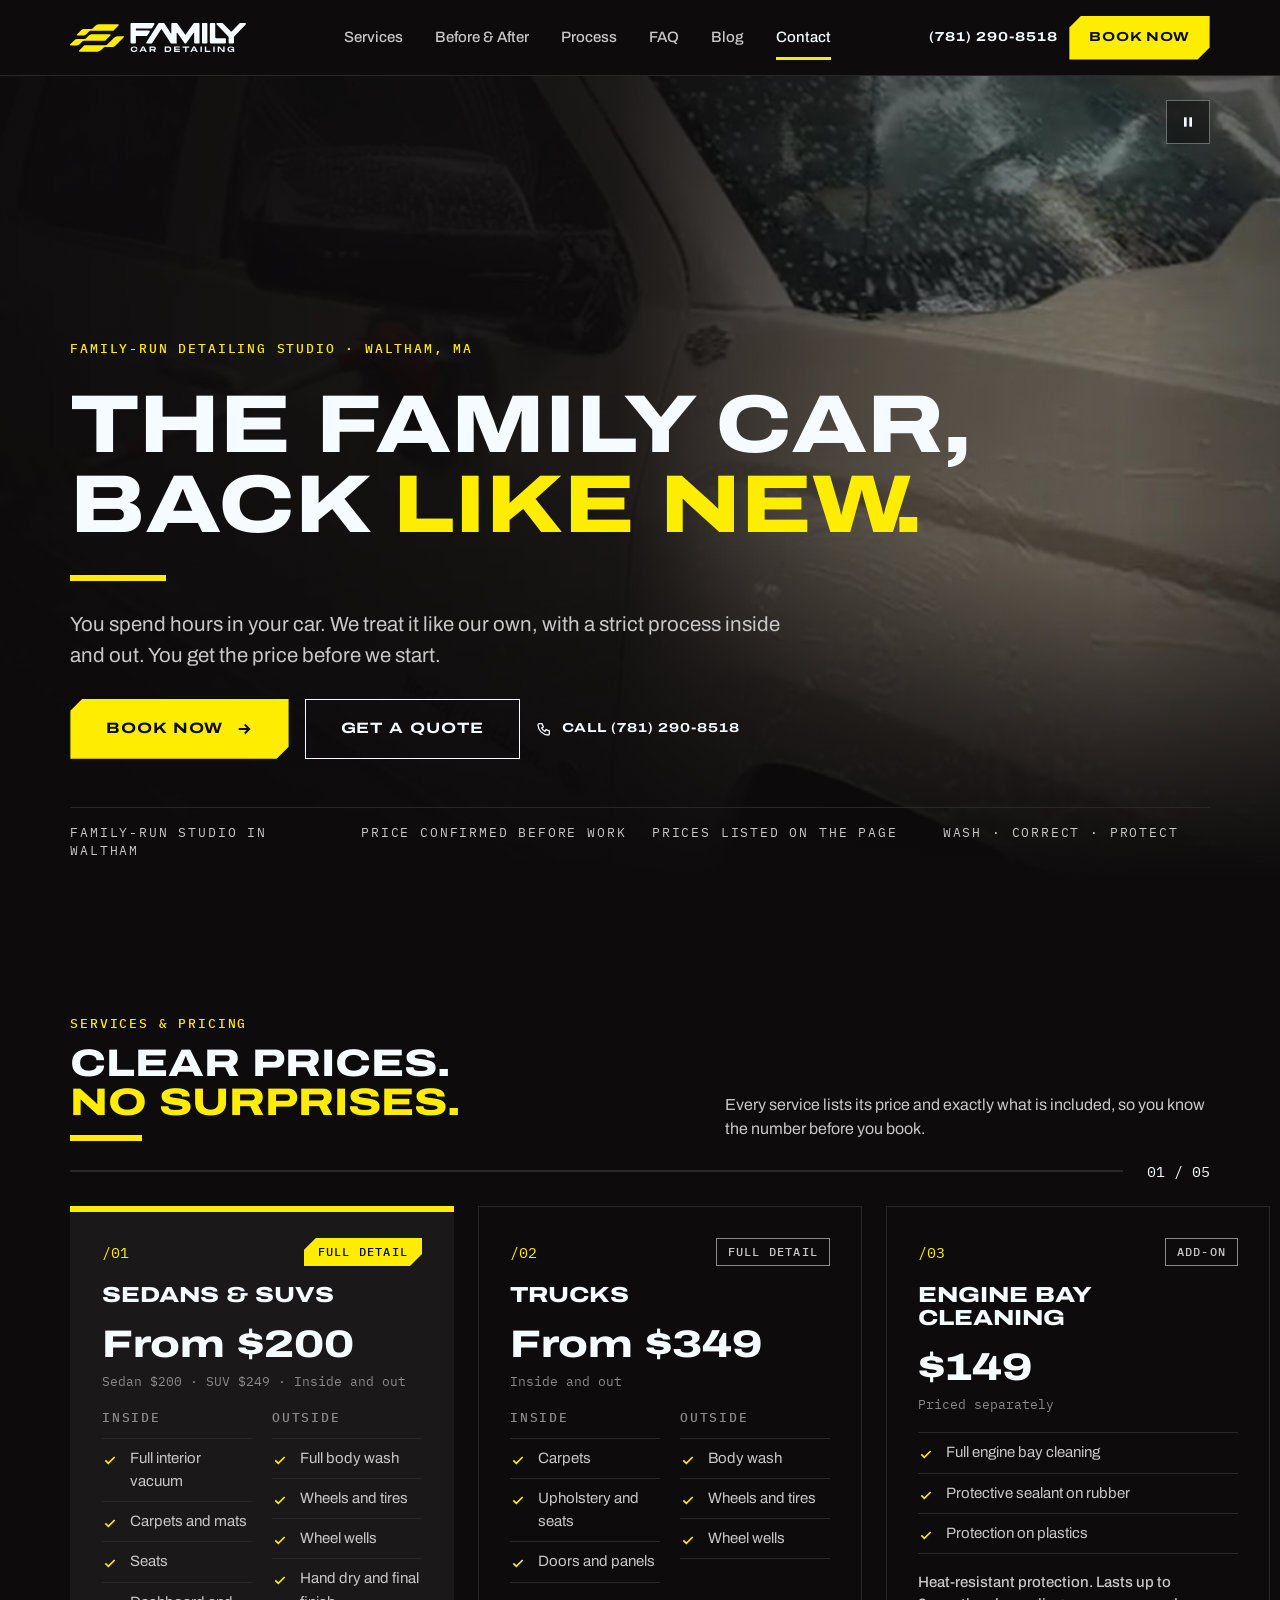
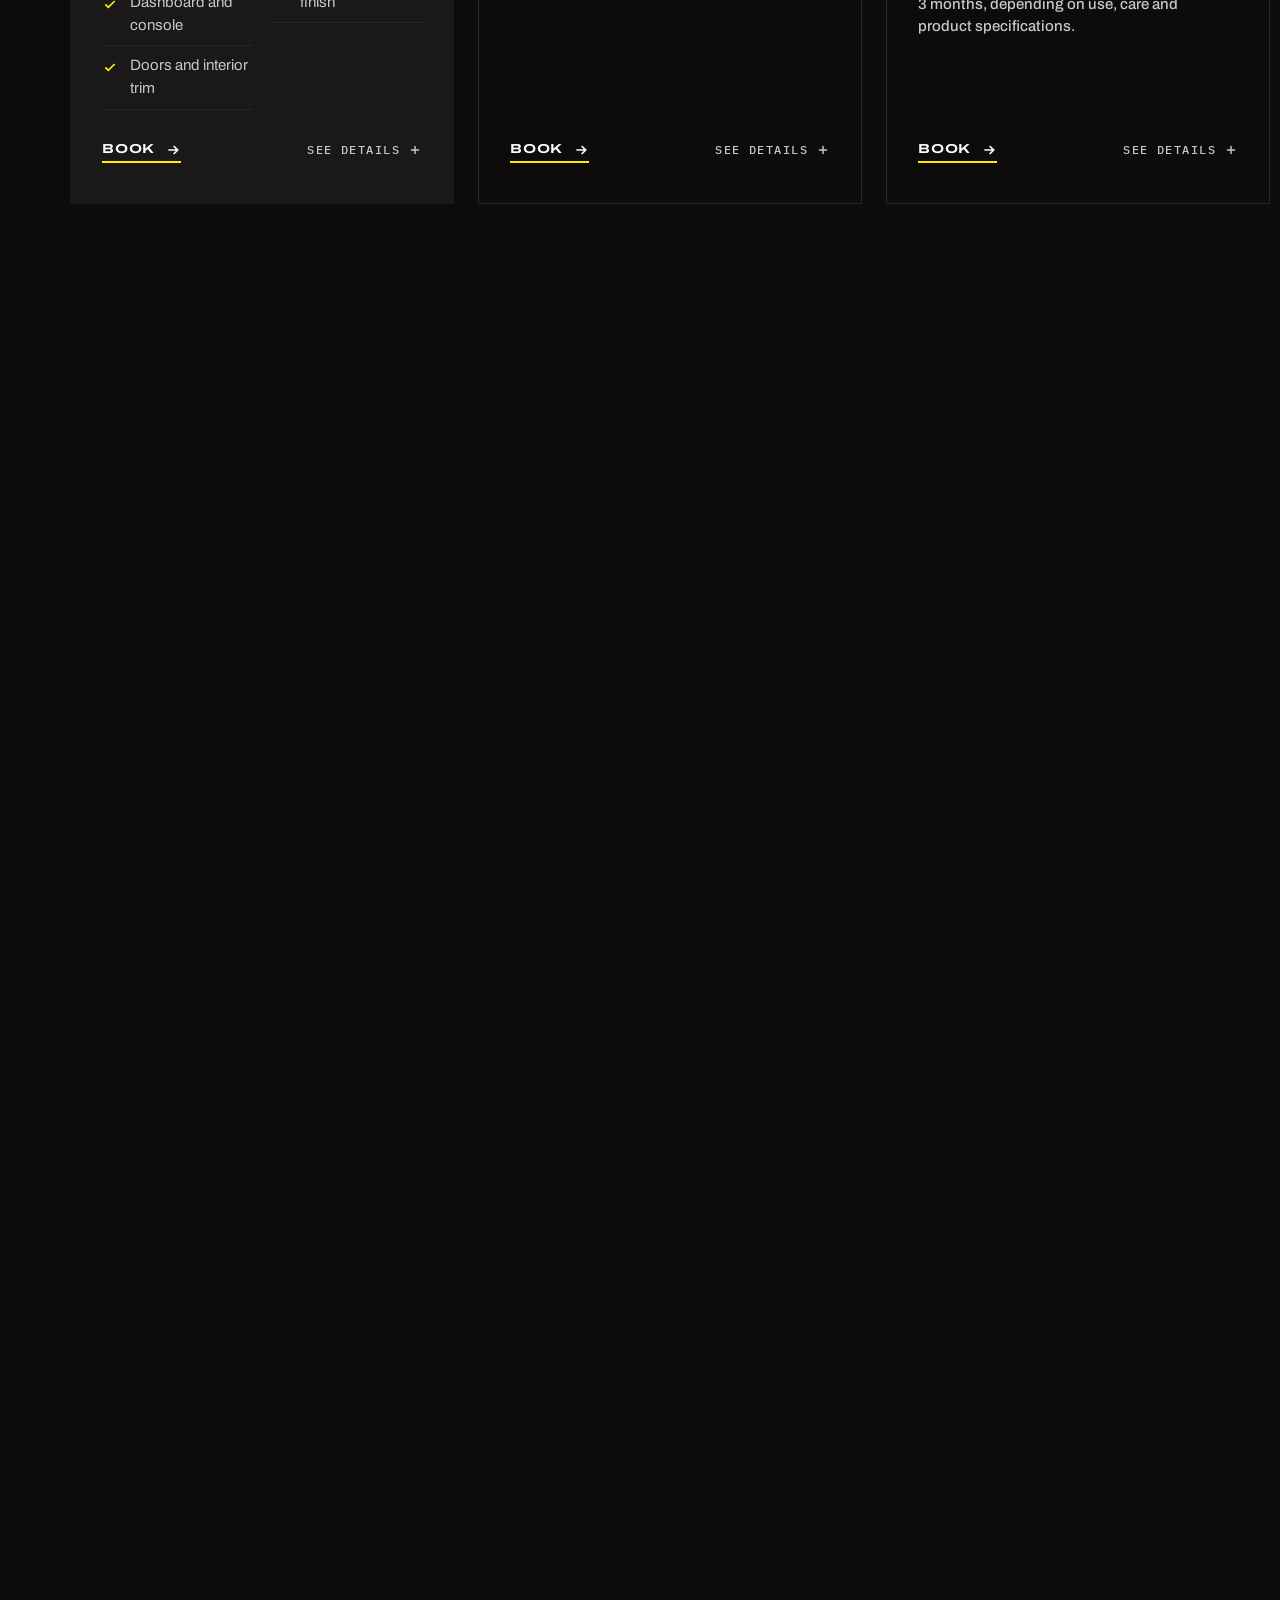
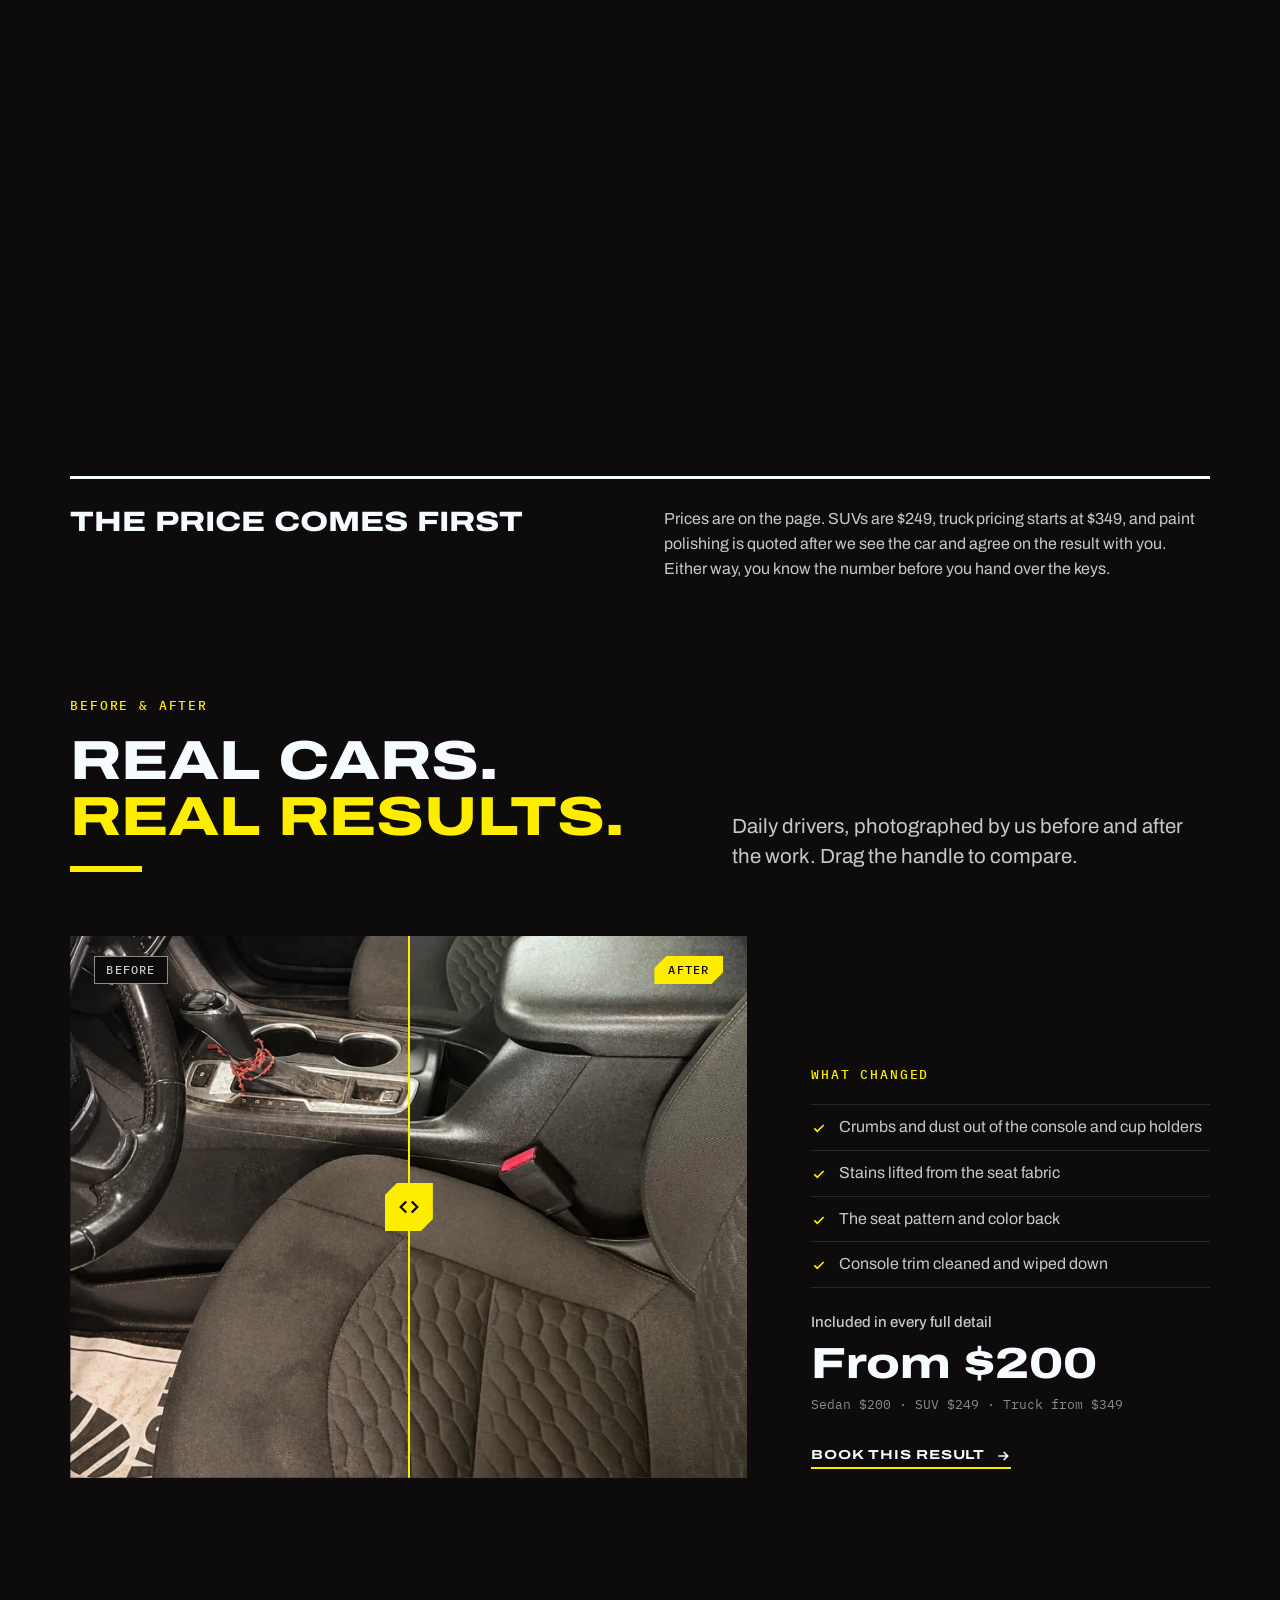
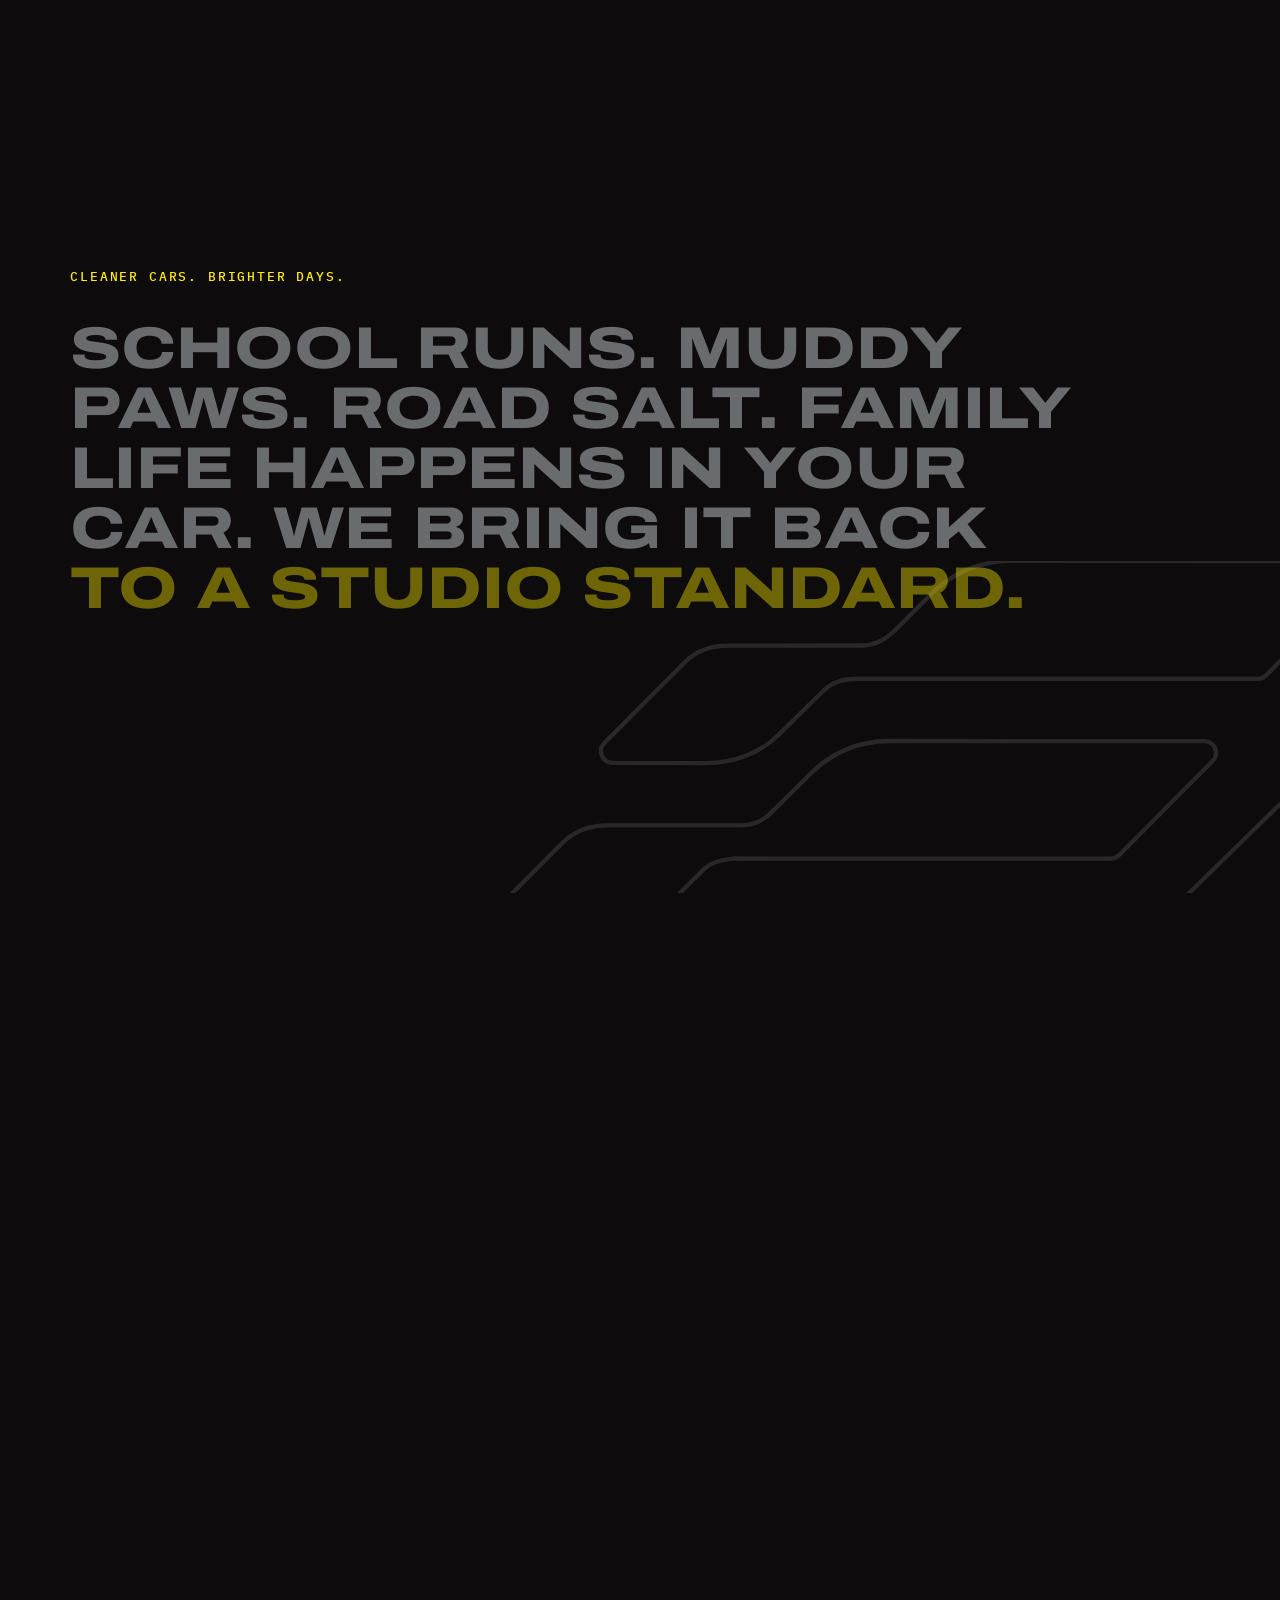
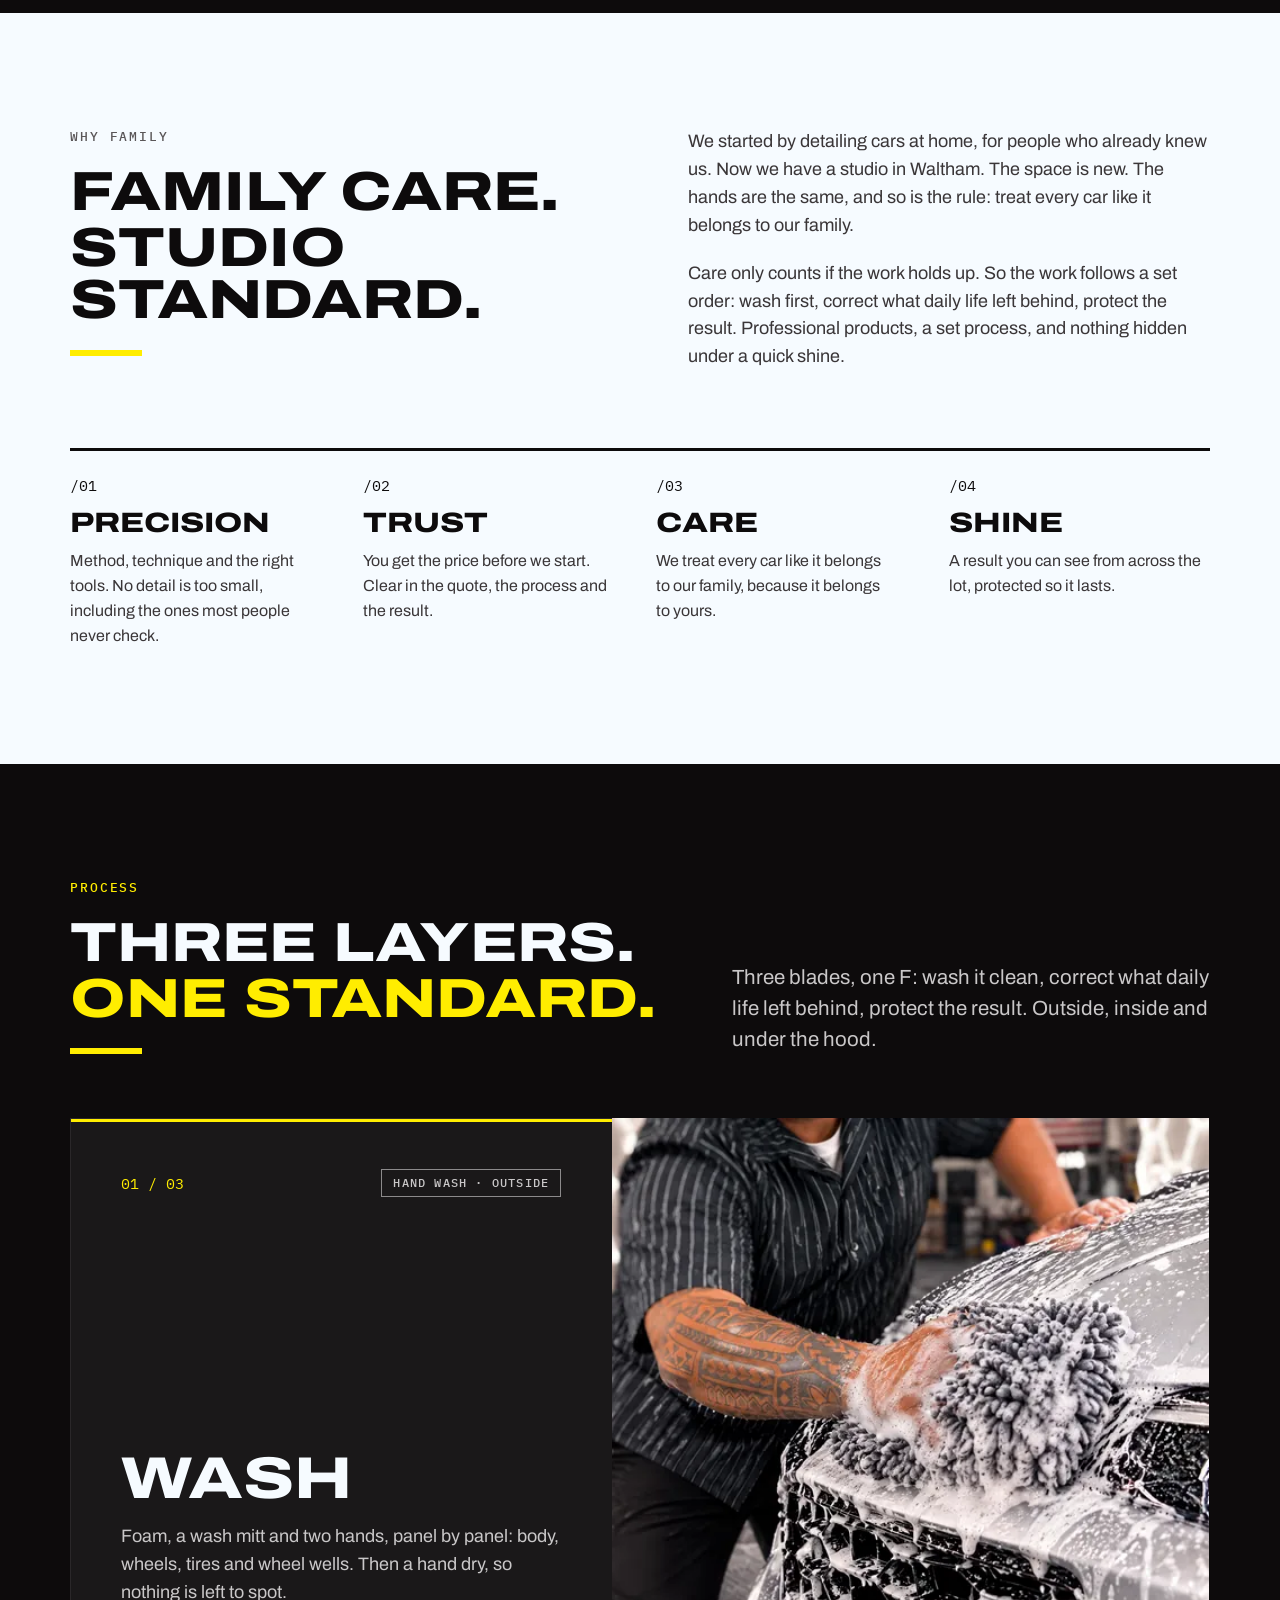
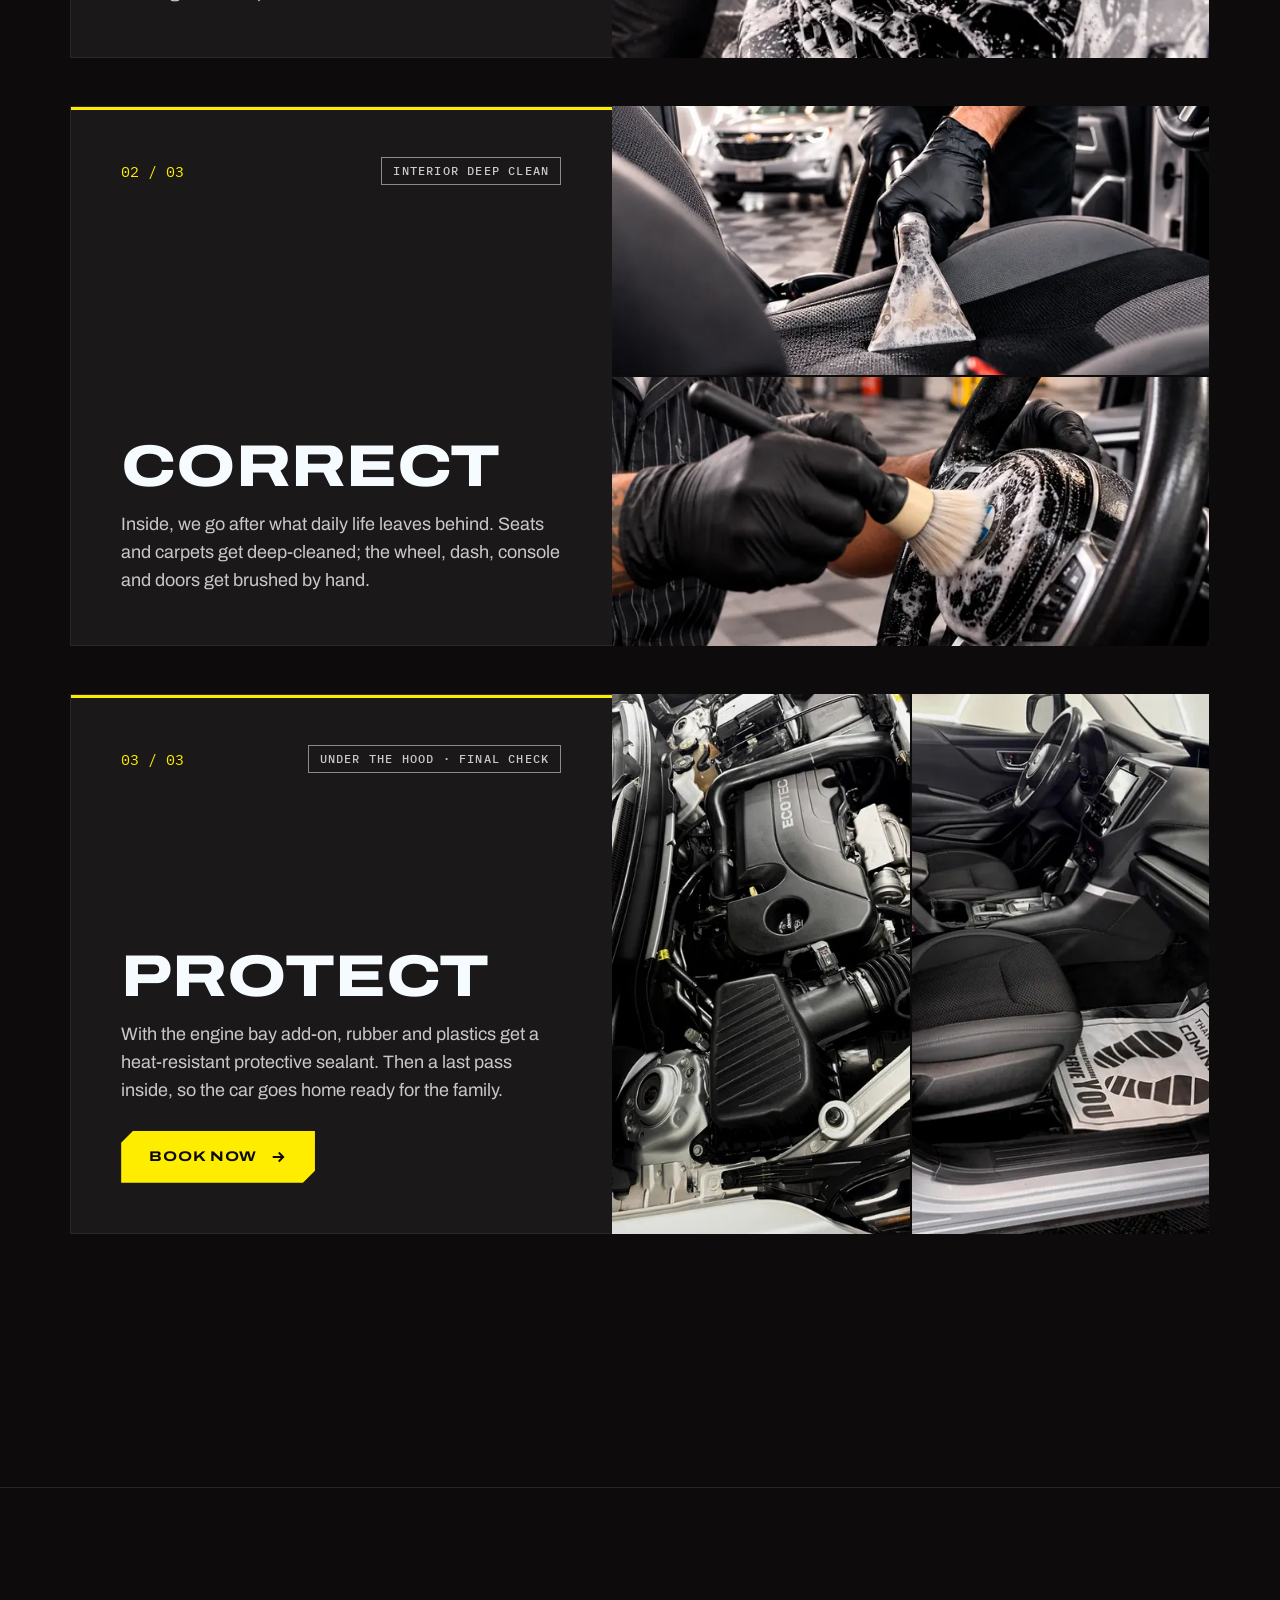
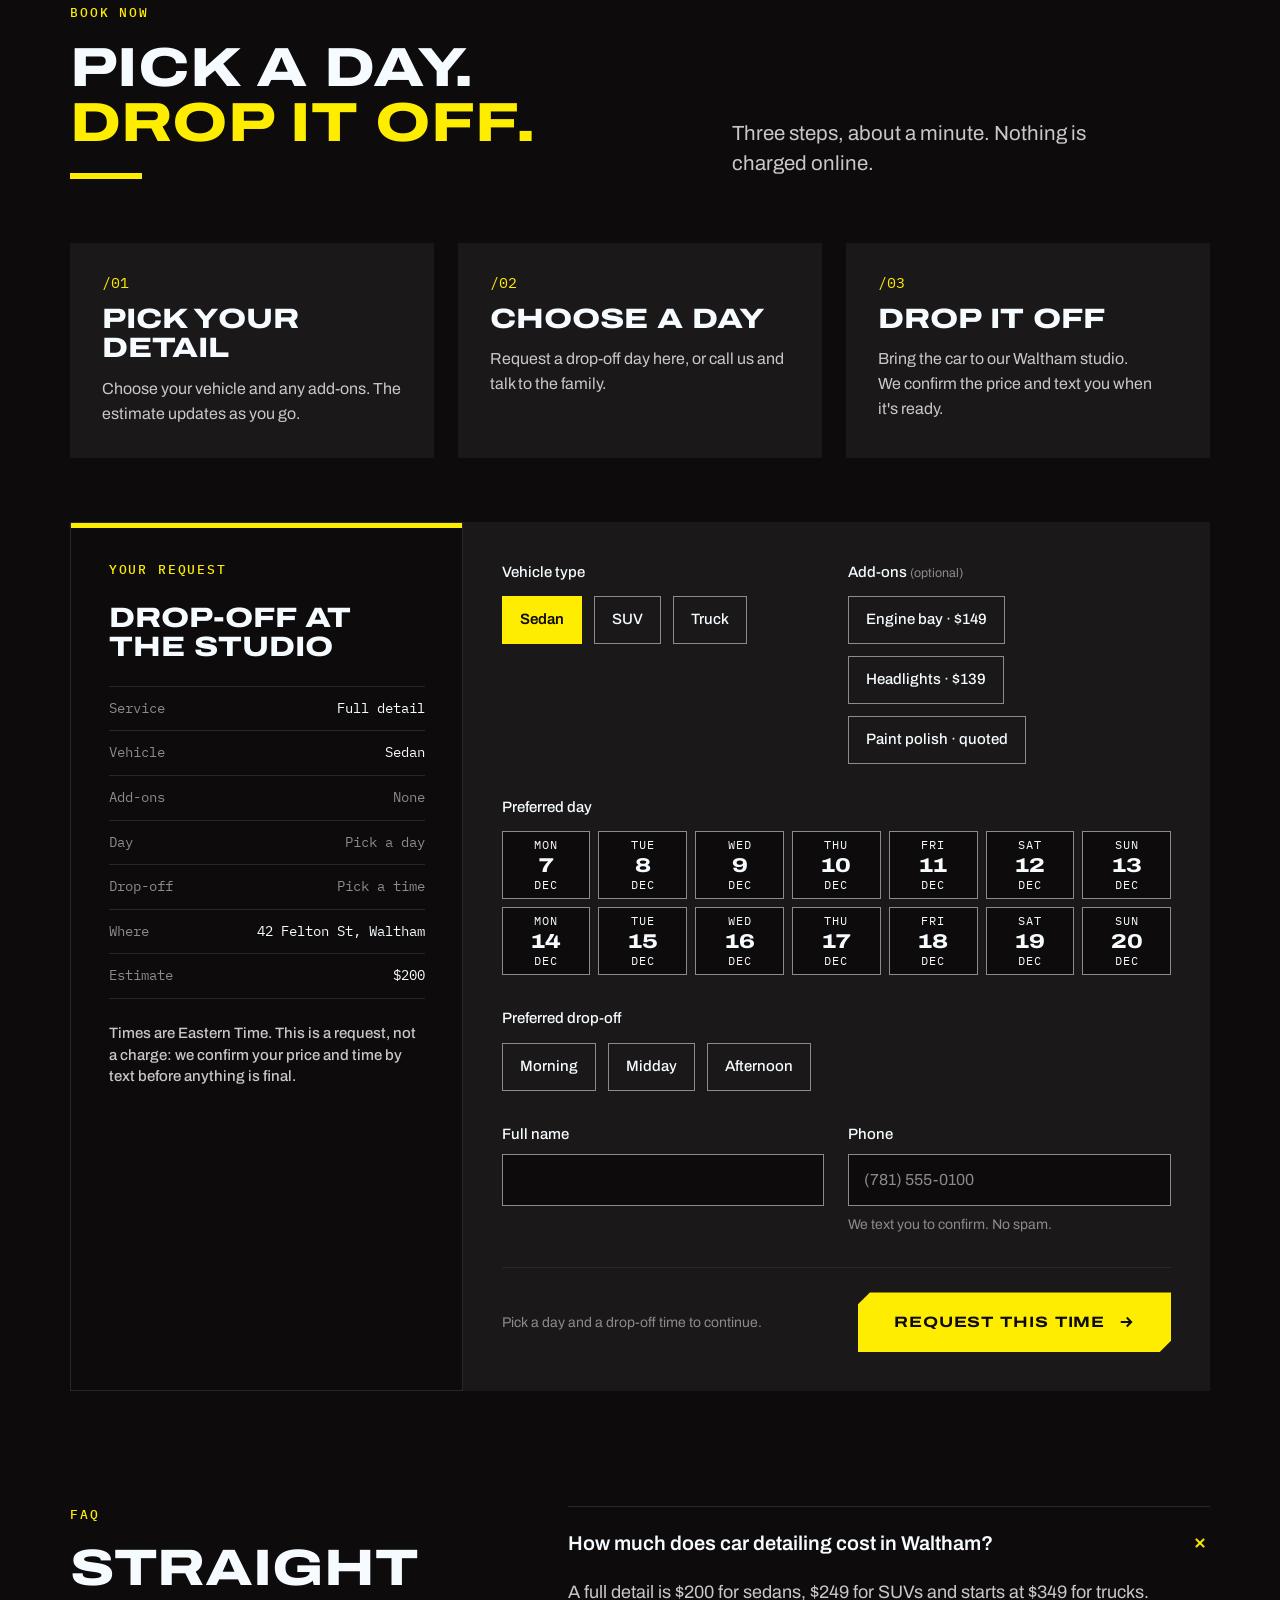
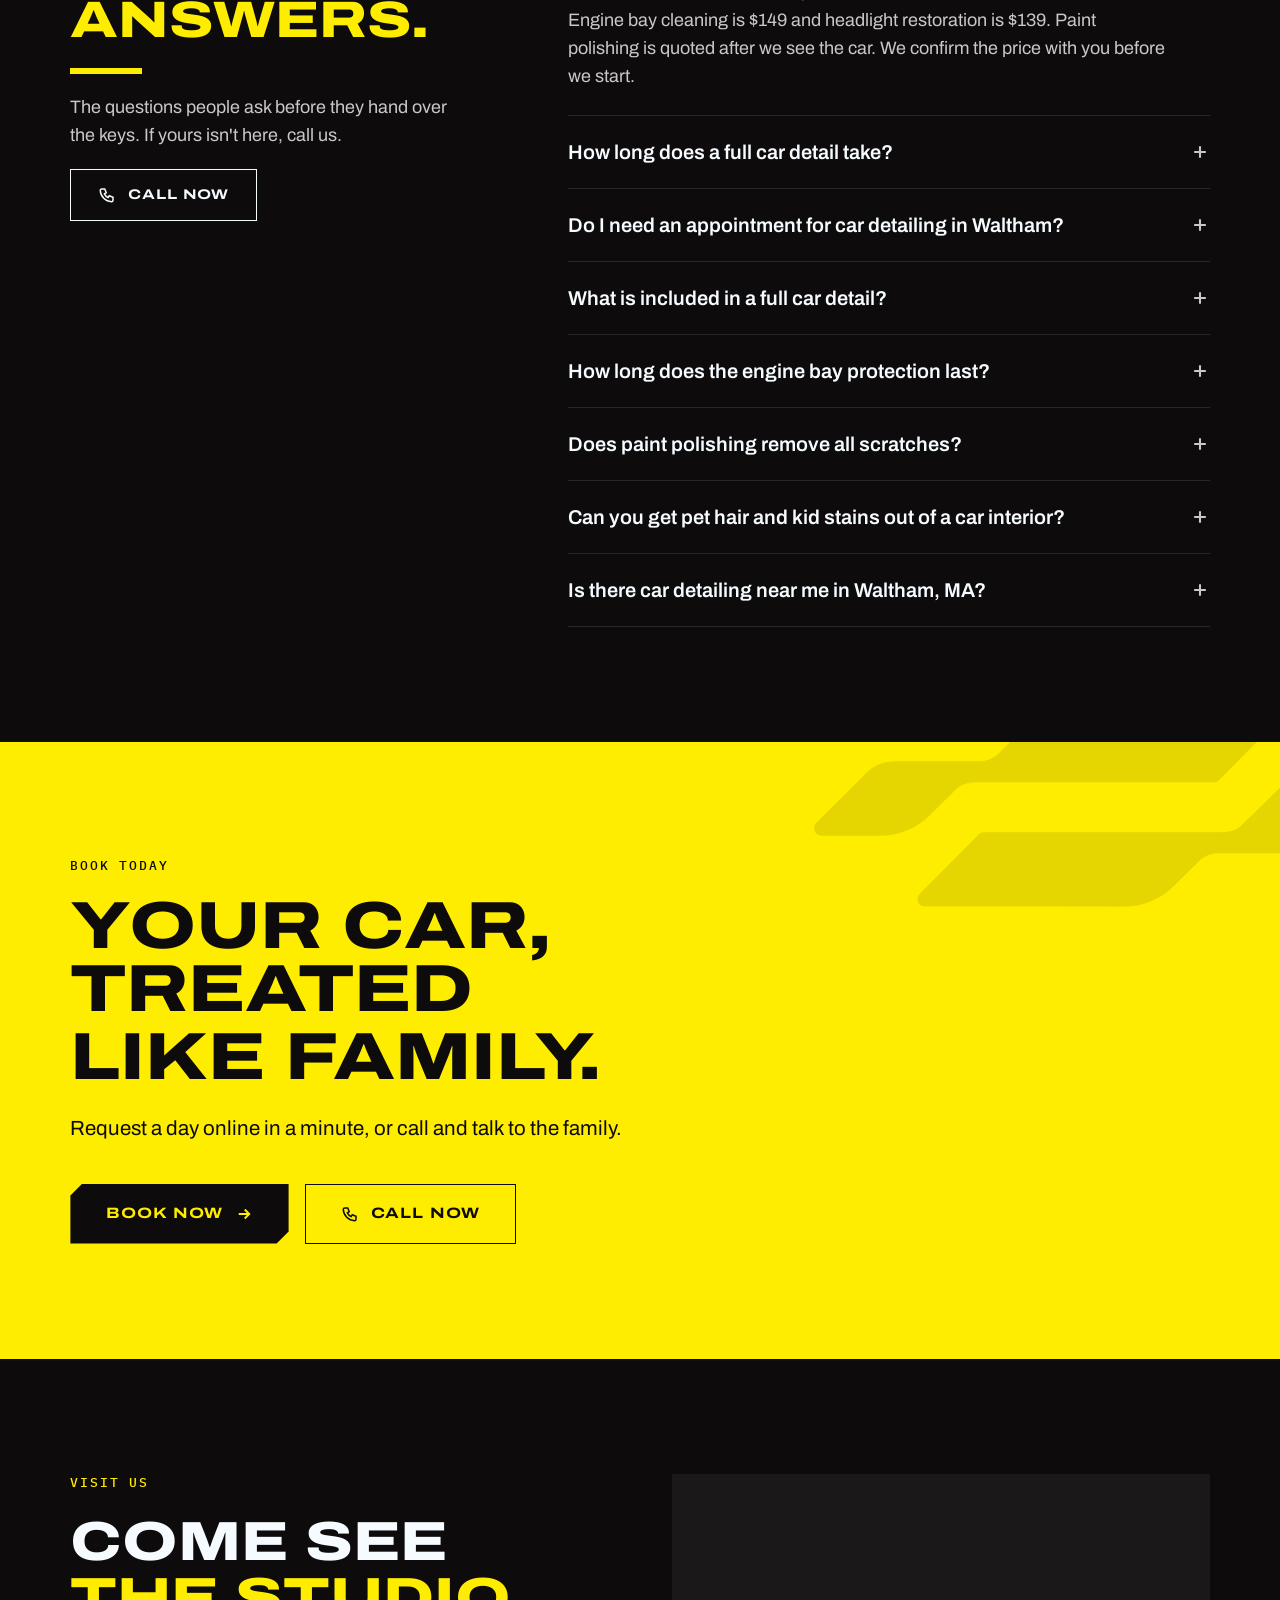
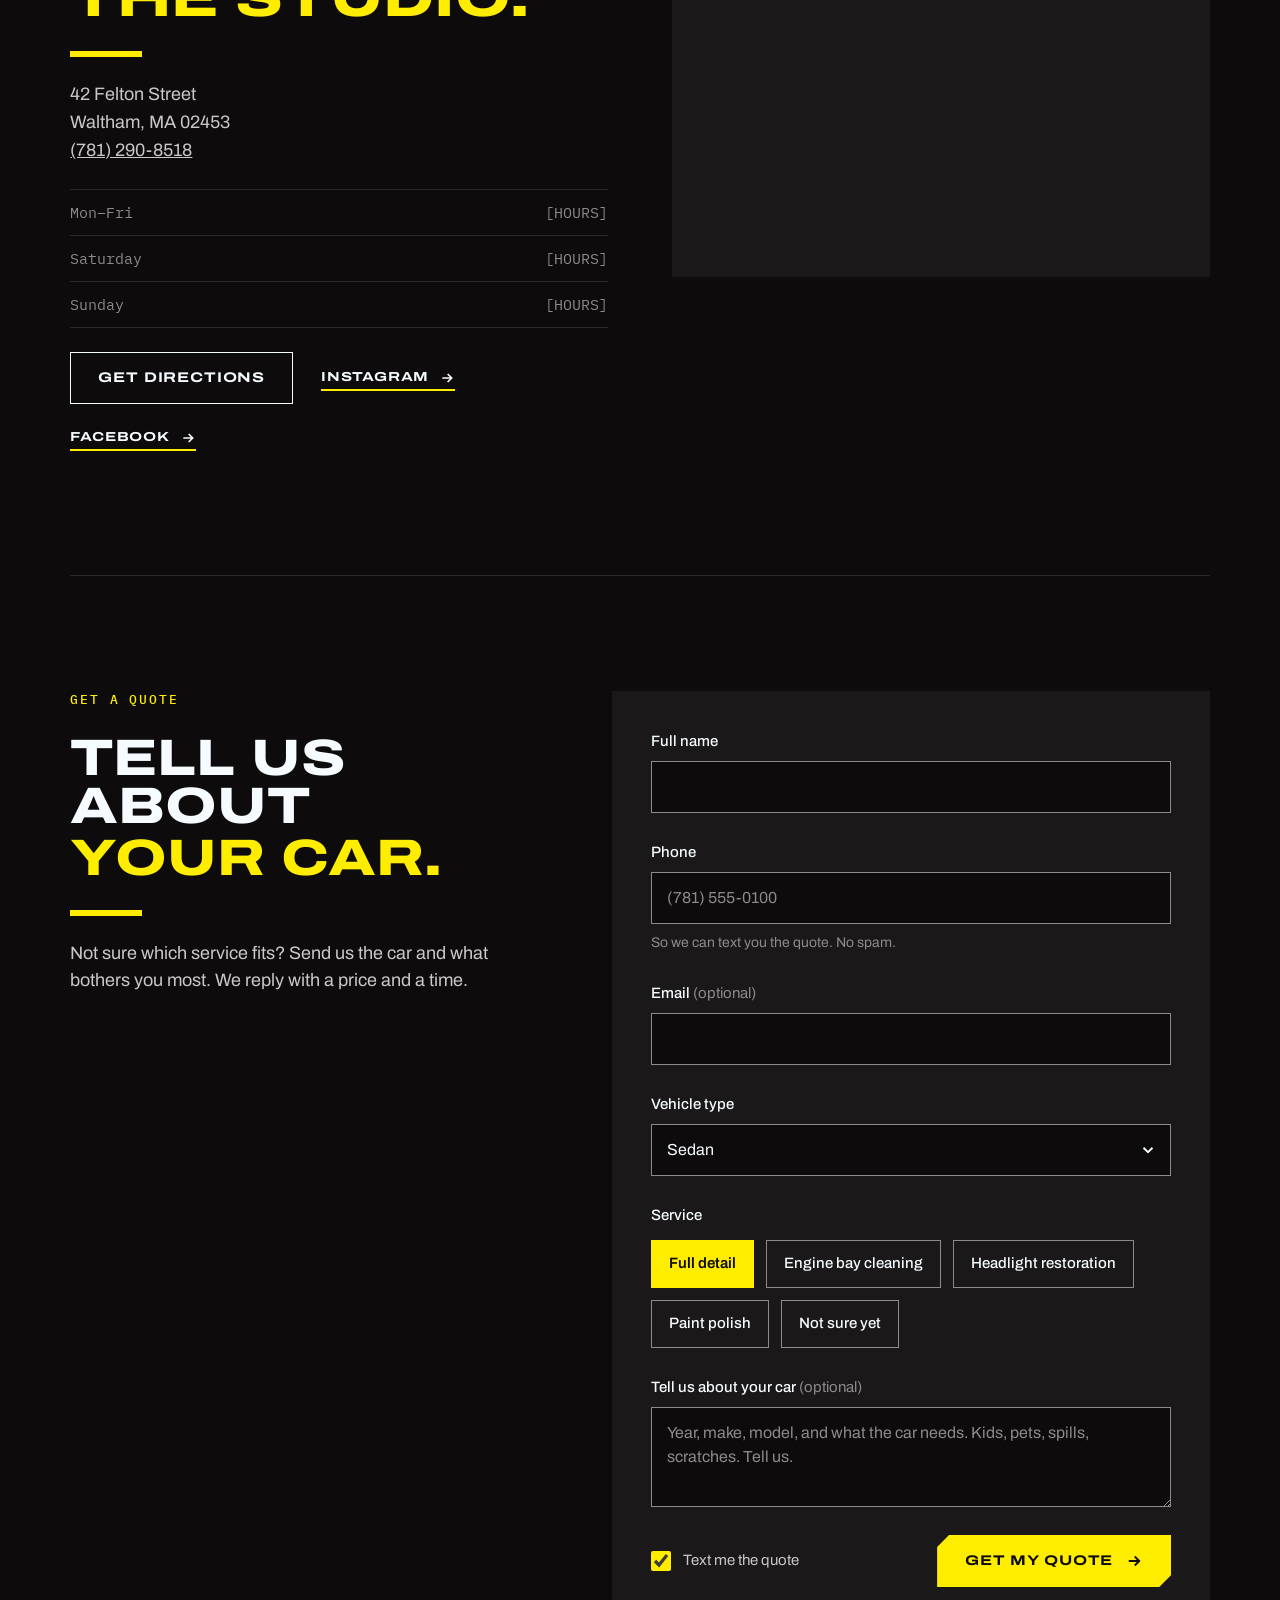
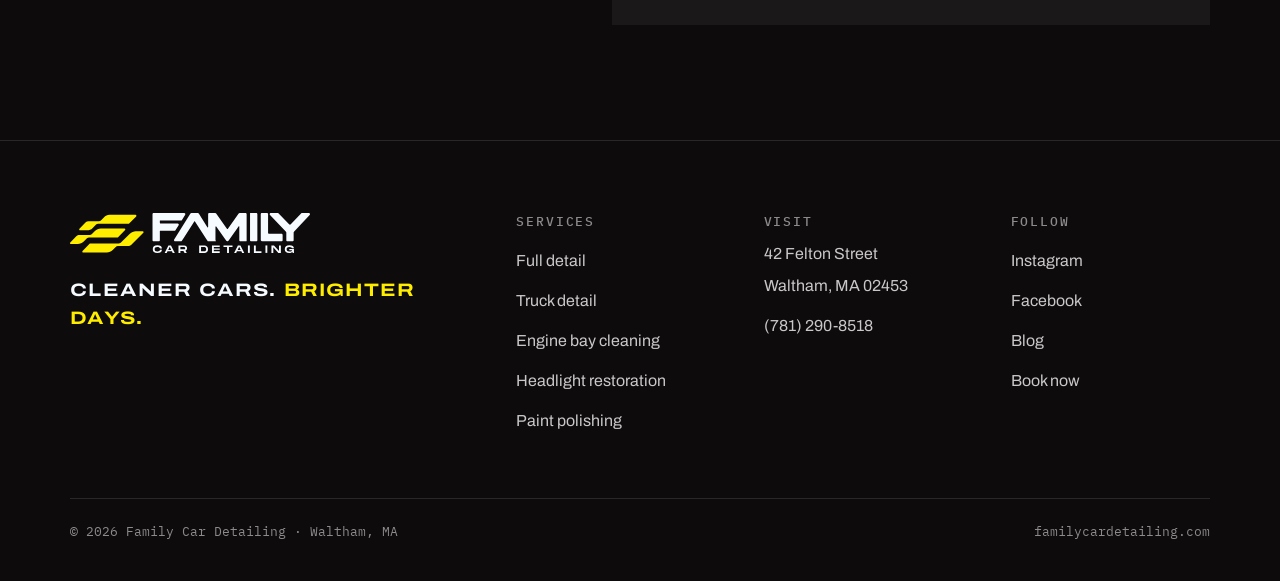
==== commit a1e16b1d: "feat: modal de detalhes dos serviços e lead do hero revisado Co-Authored-By: Claude Opus 5.5 <norepl" ====
--- a/index.html
+++ b/index.html
@@ -113,7 +113,7 @@
   <span class="fcd-eyebrow">Family-run detailing studio · Waltham, MA</span>
   <h1 class="fcd-display fcd-hero__title"><span class="fcd-line"><span>The family car,</span></span><span class="fcd-line"><span>back <span class="fcd-hl">like new.</span></span></span></h1>
   <div class="fcd-bar fcd-bar--lg"></div>
-  <p class="fcd-lead">We treat your car like our own and follow a strict process, inside and out. You get the price before we start.</p>
+  <p class="fcd-lead">You spend hours in your car. We treat it like our own, with a strict process inside and out. You get the price before we start.</p>
   <div class="fcd-hero__actions">
     <a class="fcd-btn fcd-btn--primary fcd-btn--lg" href="#book">Book now<svg aria-hidden="true"><use href="#i-arrow"/></svg></a>
     <a class="fcd-btn fcd-btn--secondary fcd-btn--lg" href="#quote">Get a quote</a>
@@ -140,11 +140,11 @@
     <div class="fcd-rail" data-rail><div class="fcd-rail__clip">
       <div class="fcd-rail__bar" aria-hidden="true"><span class="fcd-eyebrow" style="color:var(--muted)">Services &amp; pricing · Waltham, MA</span><span class="fcd-rail__progress"><i></i></span><span class="fcd-data" data-rail-count>01 / 05</span></div>
       <div class="fcd-rail__track" data-rail-track>
-      <article class="fcd-package fcd-svc fcd-package--featured"><div class="fcd-package__top"><span class="fcd-num">/01</span><span class="fcd-tag">Full detail</span></div><h3 class="fcd-h3">Sedans &amp; SUVs</h3><div class="fcd-package__price">From $200<small>Sedan $200 · SUV $249 · Inside and out</small></div><div class="fcd-svc__groups fcd-svc__groups--2"><div class="fcd-svc__group"><span class="fcd-eyebrow fcd-svc__label">Inside</span><ul class="fcd-list"><li><svg aria-hidden="true"><use href="#i-check"/></svg>Full interior vacuum</li><li><svg aria-hidden="true"><use href="#i-check"/></svg>Carpets and mats</li><li><svg aria-hidden="true"><use href="#i-check"/></svg>Seats</li><li><svg aria-hidden="true"><use href="#i-check"/></svg>Dashboard and console</li><li><svg aria-hidden="true"><use href="#i-check"/></svg>Doors and interior trim</li></ul></div><div class="fcd-svc__group"><span class="fcd-eyebrow fcd-svc__label">Outside</span><ul class="fcd-list"><li><svg aria-hidden="true"><use href="#i-check"/></svg>Full body wash</li><li><svg aria-hidden="true"><use href="#i-check"/></svg>Wheels and tires</li><li><svg aria-hidden="true"><use href="#i-check"/></svg>Wheel wells</li><li><svg aria-hidden="true"><use href="#i-check"/></svg>Hand dry and final finish</li></ul></div></div><a class="fcd-link" href="#book" data-book-vehicle="Sedan">Book<span class="fcd-sr"> a full detail</span><svg aria-hidden="true"><use href="#i-arrow"/></svg></a></article>
-      <article class="fcd-package fcd-svc"><div class="fcd-package__top"><span class="fcd-num">/02</span><span class="fcd-tag fcd-tag--outline">Full detail</span></div><h3 class="fcd-h3">Trucks</h3><div class="fcd-package__price">From $349<small>Inside and out</small></div><div class="fcd-svc__groups fcd-svc__groups--2"><div class="fcd-svc__group"><span class="fcd-eyebrow fcd-svc__label">Inside</span><ul class="fcd-list"><li><svg aria-hidden="true"><use href="#i-check"/></svg>Carpets</li><li><svg aria-hidden="true"><use href="#i-check"/></svg>Upholstery and seats</li><li><svg aria-hidden="true"><use href="#i-check"/></svg>Doors and panels</li></ul></div><div class="fcd-svc__group"><span class="fcd-eyebrow fcd-svc__label">Outside</span><ul class="fcd-list"><li><svg aria-hidden="true"><use href="#i-check"/></svg>Body wash</li><li><svg aria-hidden="true"><use href="#i-check"/></svg>Wheels and tires</li><li><svg aria-hidden="true"><use href="#i-check"/></svg>Wheel wells</li></ul></div></div><a class="fcd-link" href="#book" data-book-vehicle="Truck">Book<span class="fcd-sr"> a truck detail</span><svg aria-hidden="true"><use href="#i-arrow"/></svg></a></article>
-      <article class="fcd-package fcd-svc"><div class="fcd-package__top"><span class="fcd-num">/03</span><span class="fcd-tag fcd-tag--outline">Add-on</span></div><h3 class="fcd-h3">Engine bay cleaning</h3><div class="fcd-package__price">$149<small>Priced separately</small></div><div class="fcd-svc__groups"><div class="fcd-svc__group"><ul class="fcd-list"><li><svg aria-hidden="true"><use href="#i-check"/></svg>Full engine bay cleaning</li><li><svg aria-hidden="true"><use href="#i-check"/></svg>Protective sealant on rubber</li><li><svg aria-hidden="true"><use href="#i-check"/></svg>Protection on plastics</li></ul></div></div><p class="fcd-small">Heat-resistant protection. Lasts up to 3 months, depending on use, care and product specifications.</p><a class="fcd-link" href="#book" data-book-addon="Engine bay cleaning">Book<span class="fcd-sr"> engine bay cleaning</span><svg aria-hidden="true"><use href="#i-arrow"/></svg></a></article>
-      <article class="fcd-package fcd-svc"><div class="fcd-package__top"><span class="fcd-num">/04</span><span class="fcd-tag fcd-tag--outline">Add-on</span></div><h3 class="fcd-h3">Headlight restoration</h3><div class="fcd-package__price">$139<small>Priced separately</small></div><div class="fcd-svc__groups"><div class="fcd-svc__group"><ul class="fcd-list"><li><svg aria-hidden="true"><use href="#i-check"/></svg>Sanding to remove yellowing and oxidation</li><li><svg aria-hidden="true"><use href="#i-check"/></svg>Clarity and finish restored</li></ul></div></div><a class="fcd-link" href="#book" data-book-addon="Headlight restoration">Book<span class="fcd-sr"> headlight restoration</span><svg aria-hidden="true"><use href="#i-arrow"/></svg></a></article>
-      <article class="fcd-package fcd-svc"><div class="fcd-package__top"><span class="fcd-num">/05</span><span class="fcd-tag fcd-tag--outline">Add-on</span></div><h3 class="fcd-h3">Paint polish &amp; decontamination</h3><div class="fcd-package__price fcd-package__price--text">Quoted in person<small>After we assess the paint</small></div><div class="fcd-svc__groups"><div class="fcd-svc__group"><ul class="fcd-list"><li><svg aria-hidden="true"><use href="#i-check"/></svg>Tar, paint overspray and adhesive residue removed</li><li><svg aria-hidden="true"><use href="#i-check"/></svg>Polish to reduce or remove light scratches</li><li><svg aria-hidden="true"><use href="#i-check"/></svg>Gloss brought back</li></ul></div></div><p class="fcd-small">We agree on the price and the expected result with you after looking at the paint and how deep the scratches go.</p><a class="fcd-link" href="#book" data-book-addon="Paint polish">Book<span class="fcd-sr"> paint polishing</span><svg aria-hidden="true"><use href="#i-arrow"/></svg></a></article>
+      <article class="fcd-package fcd-svc fcd-package--featured"><div class="fcd-package__top"><span class="fcd-num">/01</span><span class="fcd-tag">Full detail</span></div><h3 class="fcd-h3">Sedans &amp; SUVs</h3><div class="fcd-package__price">From $200<small>Sedan $200 · SUV $249 · Inside and out</small></div><div class="fcd-svc__groups fcd-svc__groups--2"><div class="fcd-svc__group"><span class="fcd-eyebrow fcd-svc__label">Inside</span><ul class="fcd-list"><li><svg aria-hidden="true"><use href="#i-check"/></svg>Full interior vacuum</li><li><svg aria-hidden="true"><use href="#i-check"/></svg>Carpets and mats</li><li><svg aria-hidden="true"><use href="#i-check"/></svg>Seats</li><li><svg aria-hidden="true"><use href="#i-check"/></svg>Dashboard and console</li><li><svg aria-hidden="true"><use href="#i-check"/></svg>Doors and interior trim</li></ul></div><div class="fcd-svc__group"><span class="fcd-eyebrow fcd-svc__label">Outside</span><ul class="fcd-list"><li><svg aria-hidden="true"><use href="#i-check"/></svg>Full body wash</li><li><svg aria-hidden="true"><use href="#i-check"/></svg>Wheels and tires</li><li><svg aria-hidden="true"><use href="#i-check"/></svg>Wheel wells</li><li><svg aria-hidden="true"><use href="#i-check"/></svg>Hand dry and final finish</li></ul></div></div><div class="fcd-svc__actions"><a class="fcd-link" href="#book" data-book-vehicle="Sedan">Book<span class="fcd-sr"> a full detail</span><svg aria-hidden="true"><use href="#i-arrow"/></svg></a><button class="fcd-svc__more" type="button" data-modal-open="modal-full-detail" aria-haspopup="dialog">See details<span class="fcd-sr"> about the full detail</span><svg aria-hidden="true"><use href="#i-plus"/></svg></button></div></article>
+      <article class="fcd-package fcd-svc"><div class="fcd-package__top"><span class="fcd-num">/02</span><span class="fcd-tag fcd-tag--outline">Full detail</span></div><h3 class="fcd-h3">Trucks</h3><div class="fcd-package__price">From $349<small>Inside and out</small></div><div class="fcd-svc__groups fcd-svc__groups--2"><div class="fcd-svc__group"><span class="fcd-eyebrow fcd-svc__label">Inside</span><ul class="fcd-list"><li><svg aria-hidden="true"><use href="#i-check"/></svg>Carpets</li><li><svg aria-hidden="true"><use href="#i-check"/></svg>Upholstery and seats</li><li><svg aria-hidden="true"><use href="#i-check"/></svg>Doors and panels</li></ul></div><div class="fcd-svc__group"><span class="fcd-eyebrow fcd-svc__label">Outside</span><ul class="fcd-list"><li><svg aria-hidden="true"><use href="#i-check"/></svg>Body wash</li><li><svg aria-hidden="true"><use href="#i-check"/></svg>Wheels and tires</li><li><svg aria-hidden="true"><use href="#i-check"/></svg>Wheel wells</li></ul></div></div><div class="fcd-svc__actions"><a class="fcd-link" href="#book" data-book-vehicle="Truck">Book<span class="fcd-sr"> a truck detail</span><svg aria-hidden="true"><use href="#i-arrow"/></svg></a><button class="fcd-svc__more" type="button" data-modal-open="modal-full-detail" aria-haspopup="dialog">See details<span class="fcd-sr"> about the truck detail</span><svg aria-hidden="true"><use href="#i-plus"/></svg></button></div></article>
+      <article class="fcd-package fcd-svc"><div class="fcd-package__top"><span class="fcd-num">/03</span><span class="fcd-tag fcd-tag--outline">Add-on</span></div><h3 class="fcd-h3">Engine bay cleaning</h3><div class="fcd-package__price">$149<small>Priced separately</small></div><div class="fcd-svc__groups"><div class="fcd-svc__group"><ul class="fcd-list"><li><svg aria-hidden="true"><use href="#i-check"/></svg>Full engine bay cleaning</li><li><svg aria-hidden="true"><use href="#i-check"/></svg>Protective sealant on rubber</li><li><svg aria-hidden="true"><use href="#i-check"/></svg>Protection on plastics</li></ul></div></div><p class="fcd-small">Heat-resistant protection. Lasts up to 3 months, depending on use, care and product specifications.</p><div class="fcd-svc__actions"><a class="fcd-link" href="#book" data-book-addon="Engine bay cleaning">Book<span class="fcd-sr"> engine bay cleaning</span><svg aria-hidden="true"><use href="#i-arrow"/></svg></a><button class="fcd-svc__more" type="button" data-modal-open="modal-engine" aria-haspopup="dialog">See details<span class="fcd-sr"> about engine bay cleaning</span><svg aria-hidden="true"><use href="#i-plus"/></svg></button></div></article>
+      <article class="fcd-package fcd-svc"><div class="fcd-package__top"><span class="fcd-num">/04</span><span class="fcd-tag fcd-tag--outline">Add-on</span></div><h3 class="fcd-h3">Headlight restoration</h3><div class="fcd-package__price">$139<small>Priced separately</small></div><div class="fcd-svc__groups"><div class="fcd-svc__group"><ul class="fcd-list"><li><svg aria-hidden="true"><use href="#i-check"/></svg>Sanding to remove yellowing and oxidation</li><li><svg aria-hidden="true"><use href="#i-check"/></svg>Clarity and finish restored</li></ul></div></div><div class="fcd-svc__actions"><a class="fcd-link" href="#book" data-book-addon="Headlight restoration">Book<span class="fcd-sr"> headlight restoration</span><svg aria-hidden="true"><use href="#i-arrow"/></svg></a></div></article>
+      <article class="fcd-package fcd-svc"><div class="fcd-package__top"><span class="fcd-num">/05</span><span class="fcd-tag fcd-tag--outline">Add-on</span></div><h3 class="fcd-h3">Paint polish &amp; decontamination</h3><div class="fcd-package__price fcd-package__price--text">Quoted in person<small>After we assess the paint</small></div><div class="fcd-svc__groups"><div class="fcd-svc__group"><ul class="fcd-list"><li><svg aria-hidden="true"><use href="#i-check"/></svg>Tar, paint overspray and adhesive residue removed</li><li><svg aria-hidden="true"><use href="#i-check"/></svg>Polish to reduce or remove light scratches</li><li><svg aria-hidden="true"><use href="#i-check"/></svg>Gloss brought back</li></ul></div></div><p class="fcd-small">We agree on the price and the expected result with you after looking at the paint and how deep the scratches go.</p><div class="fcd-svc__actions"><a class="fcd-link" href="#book" data-book-addon="Paint polish">Book<span class="fcd-sr"> paint polishing</span><svg aria-hidden="true"><use href="#i-arrow"/></svg></a></div></article>
       </div>
     </div></div>
     </div>
@@ -482,6 +482,28 @@
   </div>
 </div>
 
+<!-- Detalhes dos serviços (textos do dono, traduzidos pelo copy-squad). Na raiz: o <dialog> abre na camada de topo. -->
+<dialog class="fcd-modal" id="modal-full-detail" aria-labelledby="modal-full-detail-title">
+  <div class="fcd-modal__box" data-lenis-prevent>
+    <div class="fcd-modal__head"><span class="fcd-eyebrow">Full detail · what we use</span><button class="fcd-modal__close" type="button" data-modal-close aria-label="Close" autofocus><svg aria-hidden="true"><use href="#i-plus"/></svg></button></div>
+    <h2 class="fcd-h2 fcd-modal__title" id="modal-full-detail-title">Plastics care, inside and out</h2>
+    <p class="fcd-lead">In a full detail, we clean the plastics inside and out, then protect each side with its own Koch-Chemie product.</p>
+    <section class="fcd-modal__part"><h3>Inside: dashboard, console and door trim</h3><p>We take care of the dashboard, console and plastic door trim. After cleaning, we apply Koch-Chemie Top Star, a professional product that renews the look and leaves a satin finish with a soft, natural sheen.</p><p>According to Koch-Chemie, its formula protects against ultraviolet (UV) rays, helping preserve surfaces from sun exposure. It also helps keep plastics flexible, and its antistatic action helps reduce how much dust they attract. The result is a renewed, protected interior that is pleasant to spend time in.</p><ul class="fcd-list"><li><svg aria-hidden="true"><use href="#i-check"/></svg>Satin finish with a soft, natural sheen</li><li><svg aria-hidden="true"><use href="#i-check"/></svg>Helps protect plastics from UV rays</li><li><svg aria-hidden="true"><use href="#i-check"/></svg>Antistatic action helps reduce dust</li></ul><dl class="fcd-spec"><div><dt>Product</dt><dd>Koch-Chemie Top Star</dd></div><div><dt>Where</dt><dd>Dashboard, console, door trim</dd></div></dl></section>
+    <section class="fcd-modal__part"><h3>Outside: unpainted bumpers, moldings and trim</h3><p>We take care of your car&#39;s exterior plastics, such as unpainted bumpers, moldings and trim. After cleaning and drying, we apply Koch-Chemie Plast Star (silicone-oil-free), a professional product developed to preserve and renew these surfaces.</p><p>The treatment brings out the color of the plastic and leaves a satin finish with a natural, renewed look. According to Koch-Chemie, the formula adheres to the surface and offers long-lasting protection with high resistance to UV radiation.</p><ul class="fcd-list"><li><svg aria-hidden="true"><use href="#i-check"/></svg>Brings out the color of unpainted plastics</li><li><svg aria-hidden="true"><use href="#i-check"/></svg>Satin finish with a natural look</li><li><svg aria-hidden="true"><use href="#i-check"/></svg>Long-lasting protection with high UV resistance</li></ul><dl class="fcd-spec"><div><dt>Product</dt><dd>Koch-Chemie Plast Star</dd></div><div><dt>Formula</dt><dd>Silicone-oil-free</dd></div><div><dt>Where</dt><dd>Bumpers, moldings, trim</dd></div></dl><p class="fcd-modal__note">How long the result lasts depends on weather exposure, washing and how the car is used.</p></section>
+    <div class="fcd-modal__foot"><div class="fcd-package__price">From $200<small>Sedan $200 · SUV $249 · Truck from $349</small></div><a class="fcd-btn fcd-btn--primary" href="#book" data-modal-close>Book a full detail<svg aria-hidden="true"><use href="#i-arrow"/></svg></a></div>
+  </div>
+</dialog>
+
+<dialog class="fcd-modal" id="modal-engine" aria-labelledby="modal-engine-title">
+  <div class="fcd-modal__box" data-lenis-prevent>
+    <div class="fcd-modal__head"><span class="fcd-eyebrow">Add-on · engine bay</span><button class="fcd-modal__close" type="button" data-modal-close aria-label="Close" autofocus><svg aria-hidden="true"><use href="#i-plus"/></svg></button></div>
+    <h2 class="fcd-h2 fcd-modal__title" id="modal-engine-title">Engine bay cleaning and protection</h2>
+    <p class="fcd-lead">Daily driving fills the engine bay with dust, dirt, leaves and other debris. Regular cleaning removes it, improves the look under the hood and makes it easier to spot possible leaks and signs of wear.</p>
+    <section class="fcd-modal__part"><h3>How we do it</h3><p>We clean carefully around the wiring, connectors and electrical components. Then we apply Koch-Chemie Motorplast to compatible surfaces. According to Koch-Chemie, it renews the look with a natural shine and forms an elastic film that helps protect against corrosion and the elements. Once dry, it leaves no oily layer, which helps keep dirt from sticking.</p><p>Per the manufacturer, Motorplast resists temperatures up to 482&nbsp;°F and was developed to care for the engine bay. Cleaning, protection and a professional finish in one service.</p><ul class="fcd-list"><li><svg aria-hidden="true"><use href="#i-check"/></svg>Removes dust, dirt and debris</li><li><svg aria-hidden="true"><use href="#i-check"/></svg>Makes leaks and wear easier to spot</li><li><svg aria-hidden="true"><use href="#i-check"/></svg>Helps protect against corrosion and the elements</li></ul><dl class="fcd-spec"><div><dt>Product</dt><dd>Koch-Chemie Motorplast</dd></div><div><dt>Heat resistance</dt><dd>Up to 482&nbsp;°F, per manufacturer</dd></div><div><dt>Durability</dt><dd>Up to 3 months</dd></div></dl><p class="fcd-modal__note">Durability depends on use, care and product specifications. How often you need it depends on how the car is used and how fast dirt builds up.</p></section>
+    <div class="fcd-modal__foot"><div class="fcd-package__price">$149<small>Priced separately from the full detail</small></div><a class="fcd-btn fcd-btn--primary" href="#book" data-book-addon="Engine bay cleaning" data-modal-close>Book engine bay cleaning<svg aria-hidden="true"><use href="#i-arrow"/></svg></a></div>
+  </div>
+</dialog>
+
 <script src="assets/vendor/gsap.min.js" defer></script>
 <script src="assets/vendor/ScrollTrigger.min.js" defer></script>
 <script src="assets/vendor/lenis.min.js" defer></script>
--- a/assets/css/site.css
+++ b/assets/css/site.css
@@ -111,6 +111,45 @@
 }
 @media (max-width: 620px) { .fcd-rail.is-rail .fcd-svc { flex-basis: calc(100vw - 2 * var(--gutter) - 26px); } }
 
+/* ---------- detalhes do serviço: botão no cartão + modal ---------- */
+.fcd-svc__actions { display: flex; flex-wrap: wrap; align-items: center; justify-content: space-between; gap: 12px 24px; margin-top: auto; }
+.fcd-svc .fcd-svc__actions .fcd-link { margin-top: 0; }
+.fcd-svc__more { display: inline-flex; align-items: center; gap: 8px; min-height: 44px; padding: 0; border: 0; background: none; color: var(--text-2); cursor: pointer; font: 500 12px/1 var(--font-mono); letter-spacing: .12em; text-transform: uppercase; transition: color var(--fcd-dur-1) var(--fcd-ease); }
+.fcd-svc__more svg { width: 14px; height: 14px; transition: transform var(--fcd-dur-2) var(--fcd-ease); }
+.fcd-svc__more:hover { color: var(--fcd-yellow); }
+.fcd-svc__more:hover svg { transform: rotate(90deg); }
+html:not(.js) [data-modal-open] { display: none; }
+
+.fcd-modal { width: min(760px, calc(100vw - 32px)); max-width: none; max-height: calc(100svh - 48px); padding: 0; border: 0; background: transparent; color: var(--text); overflow: visible; }
+.fcd-modal::backdrop { background: rgba(13, 11, 12, .8); backdrop-filter: blur(4px); }
+.fcd-modal__box { display: flex; flex-direction: column; gap: 22px; max-height: calc(100svh - 48px); overflow-y: auto; overscroll-behavior: contain; padding: clamp(24px, 4vw, 48px); background: var(--fcd-graphite); box-shadow: inset 0 0 0 1px var(--fcd-steel), inset 0 6px 0 var(--fcd-yellow); scrollbar-width: thin; scrollbar-color: var(--fcd-silver) var(--fcd-graphite); }
+.fcd-modal__box:focus-visible { outline: none; }
+.fcd-modal__head { display: flex; align-items: center; justify-content: space-between; gap: 16px; }
+.fcd-modal__close { display: inline-flex; align-items: center; justify-content: center; flex: none; width: 44px; height: 44px; padding: 0; border: 0; background: none; color: var(--text); cursor: pointer; box-shadow: inset 0 0 0 1px var(--control-border); }
+.fcd-modal__close:hover { box-shadow: inset 0 0 0 1px var(--fcd-yellow); color: var(--fcd-yellow); }
+.fcd-modal__close svg { width: 18px; height: 18px; transform: rotate(45deg); }
+.fcd-modal__title { font-size: clamp(26px, 3vw, 40px); line-height: 1; }
+.fcd-modal__part { display: flex; flex-direction: column; gap: 14px; padding-top: 22px; border-top: 1px solid var(--border); }
+.fcd-modal__part p { font-size: 16px; color: var(--text-2); max-width: 64ch; }
+.fcd-modal__part h3 { font-size: 20px; line-height: 1.15; }
+.fcd-modal .fcd-list { font-size: 15px; }
+.fcd-modal .fcd-spec dd { text-align: right; }
+.fcd-modal__note { font-size: 14px; color: var(--muted); }
+.fcd-modal__foot { display: flex; flex-wrap: wrap; align-items: center; justify-content: space-between; gap: 16px 24px; padding-top: 22px; border-top: 3px solid var(--text); }
+.fcd-modal__foot .fcd-package__price { font-size: clamp(28px, 3vw, 38px); }
+@media (max-width: 620px) {
+  /* no celular vira painel de baixo para cima */
+  .fcd-modal { width: 100vw; max-height: 90svh; margin: auto 0 0; }
+  .fcd-modal__box { max-height: 90svh; padding: 22px 20px calc(24px + env(safe-area-inset-bottom)); }
+  .fcd-modal__foot .fcd-btn { flex: 1 1 100%; }
+}
+@media (prefers-reduced-motion: no-preference) {
+  .fcd-modal[open] .fcd-modal__box { animation: fcd-modal-in var(--fcd-dur-3) var(--fcd-ease); }
+  .fcd-modal[open]::backdrop { animation: fcd-fade-in var(--fcd-dur-2) linear; }
+  @keyframes fcd-modal-in { from { opacity: 0; transform: translateY(28px); } }
+  @keyframes fcd-fade-in { from { opacity: 0; } }
+}
+
 /* ---------- antes e depois ---------- */
 .fcd-gallery { display: grid; gap: 32px 64px; grid-template-columns: minmax(0, 1.7fr) minmax(0, 1fr); align-items: end; }
 .fcd-ba__img { width: 100%; height: 100%; object-fit: cover; }
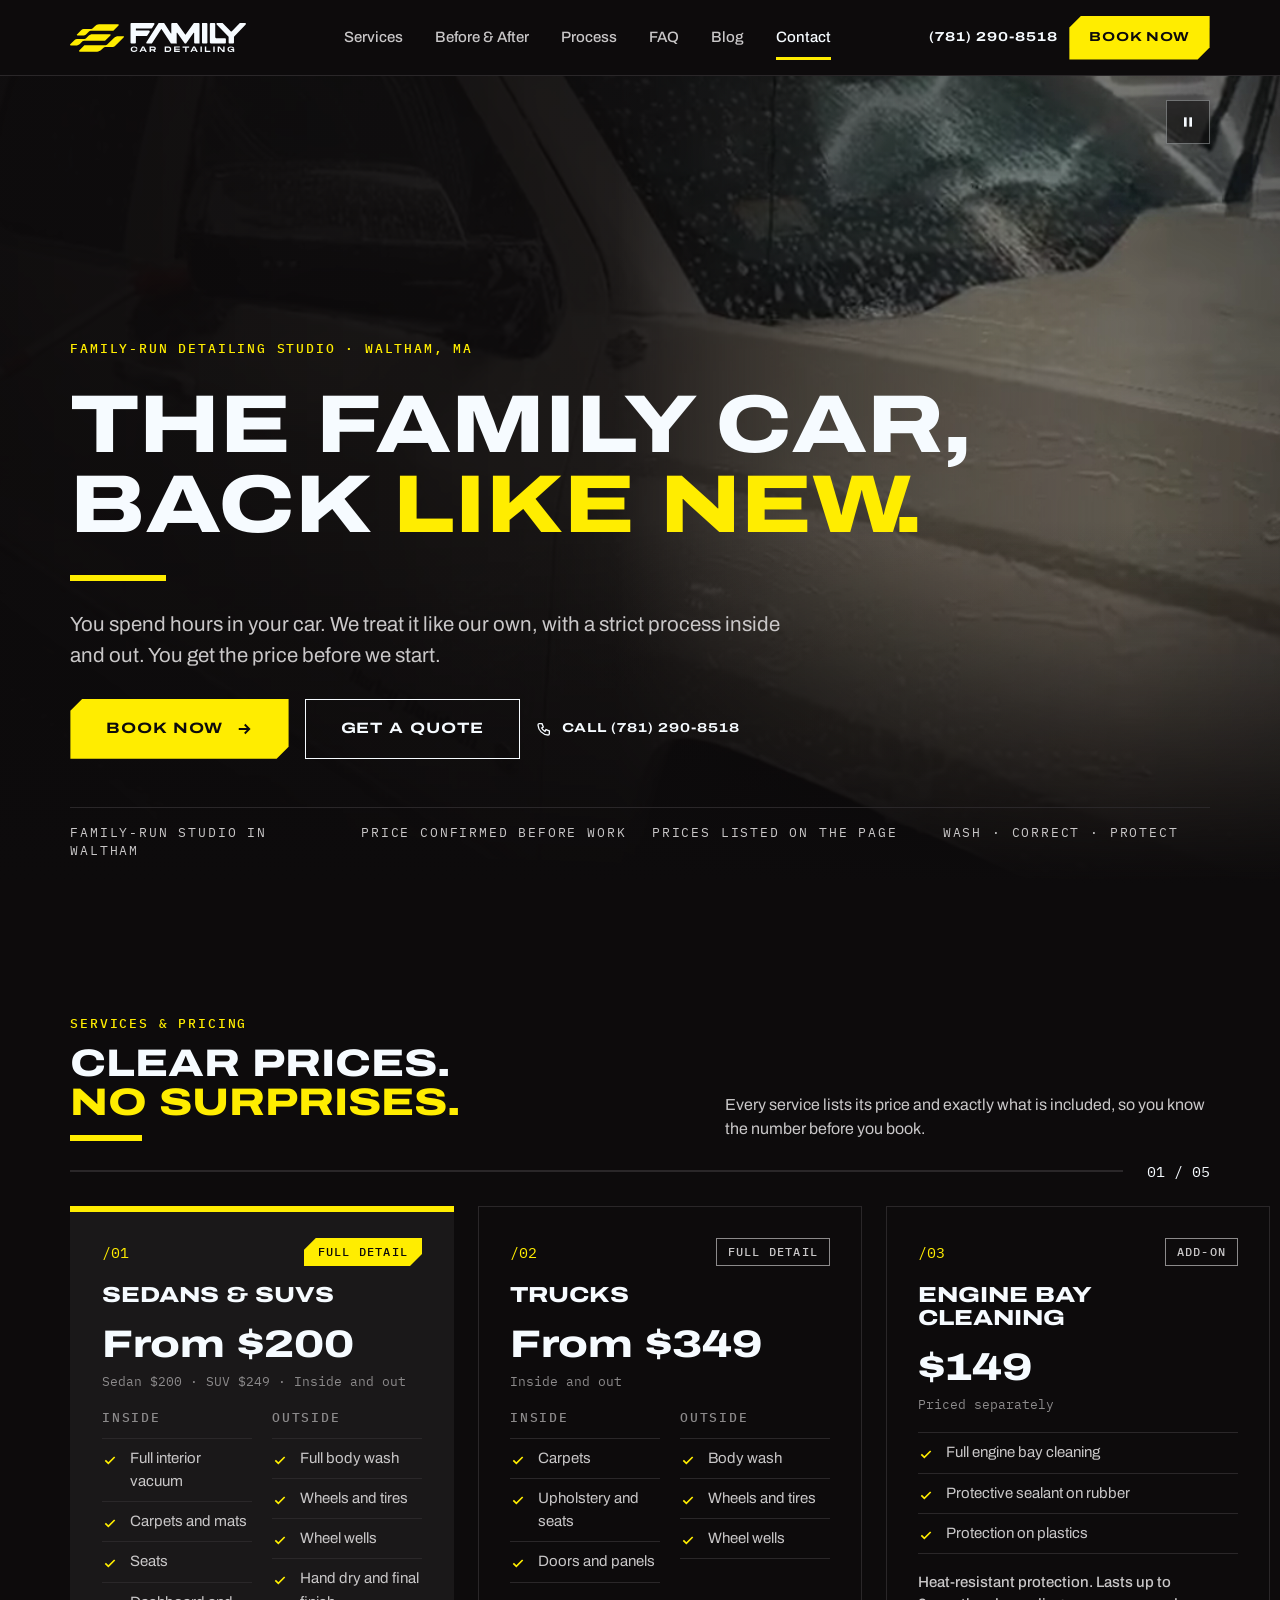
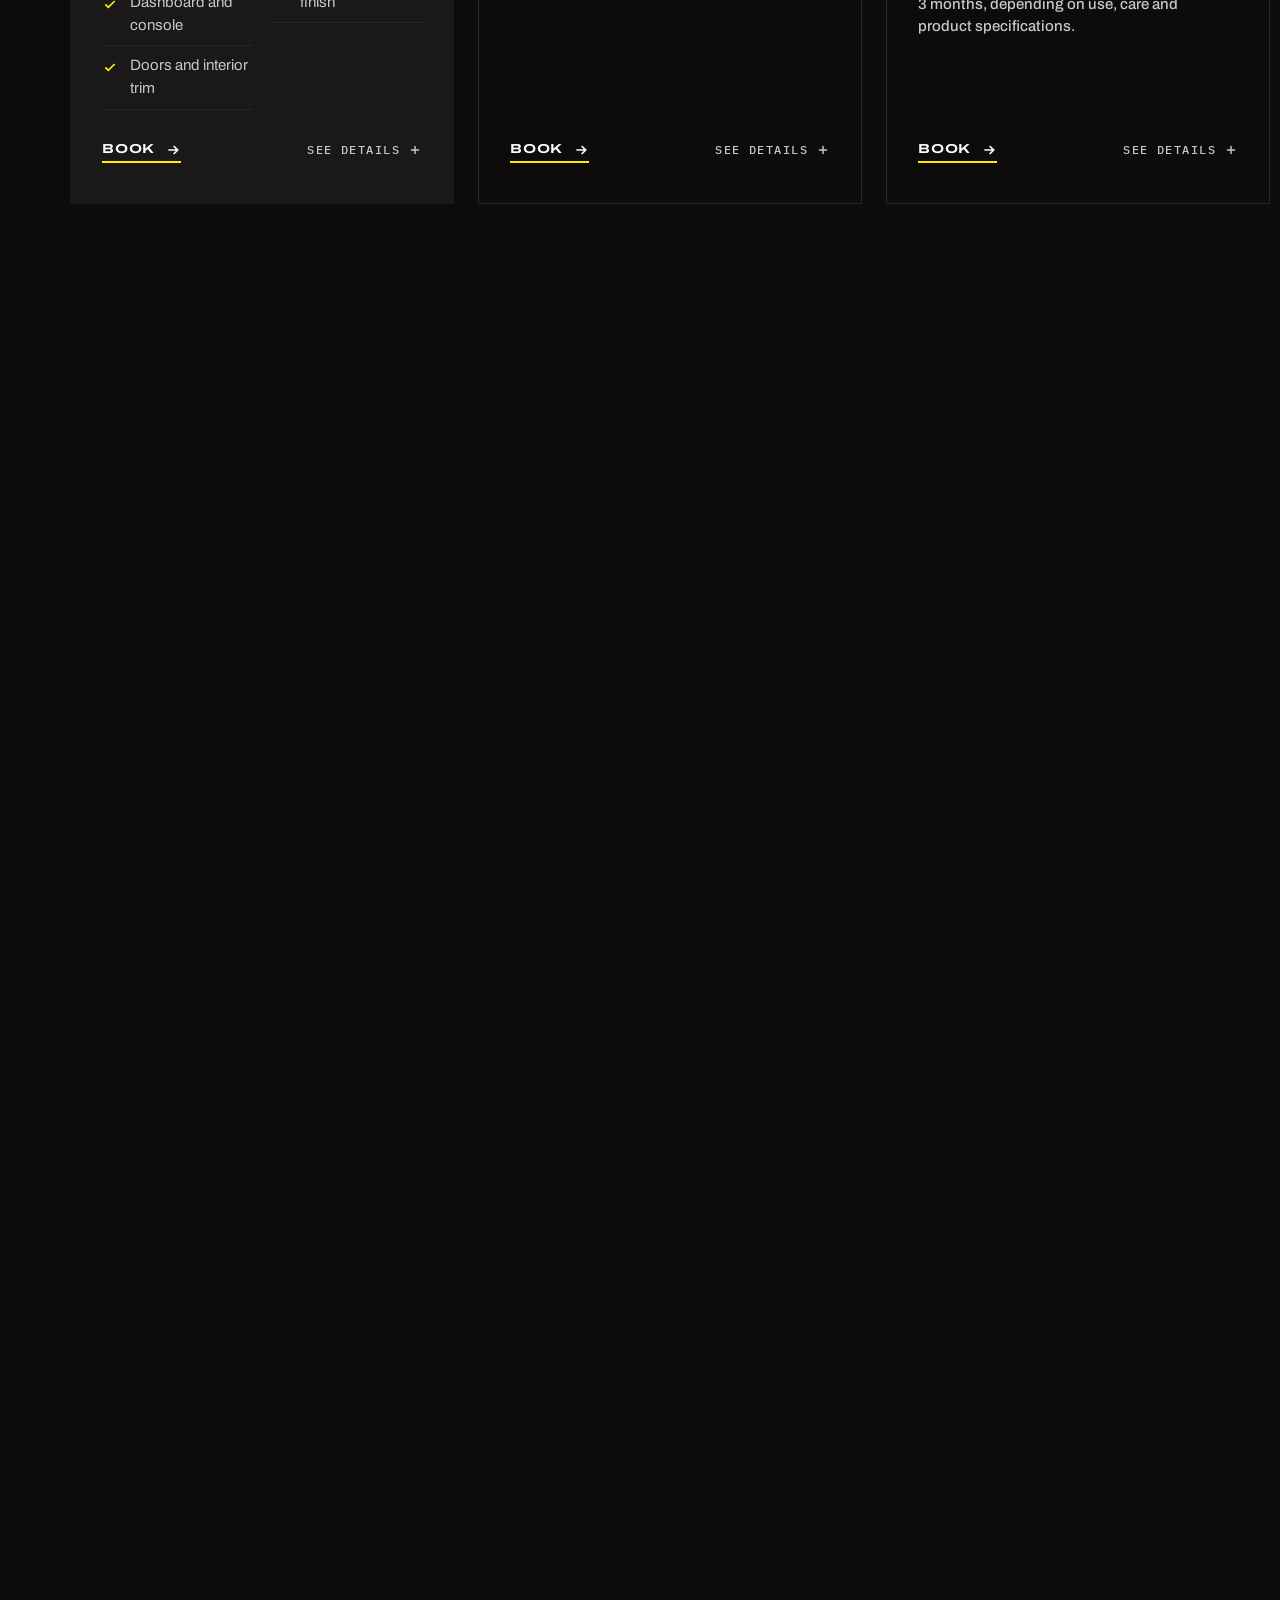
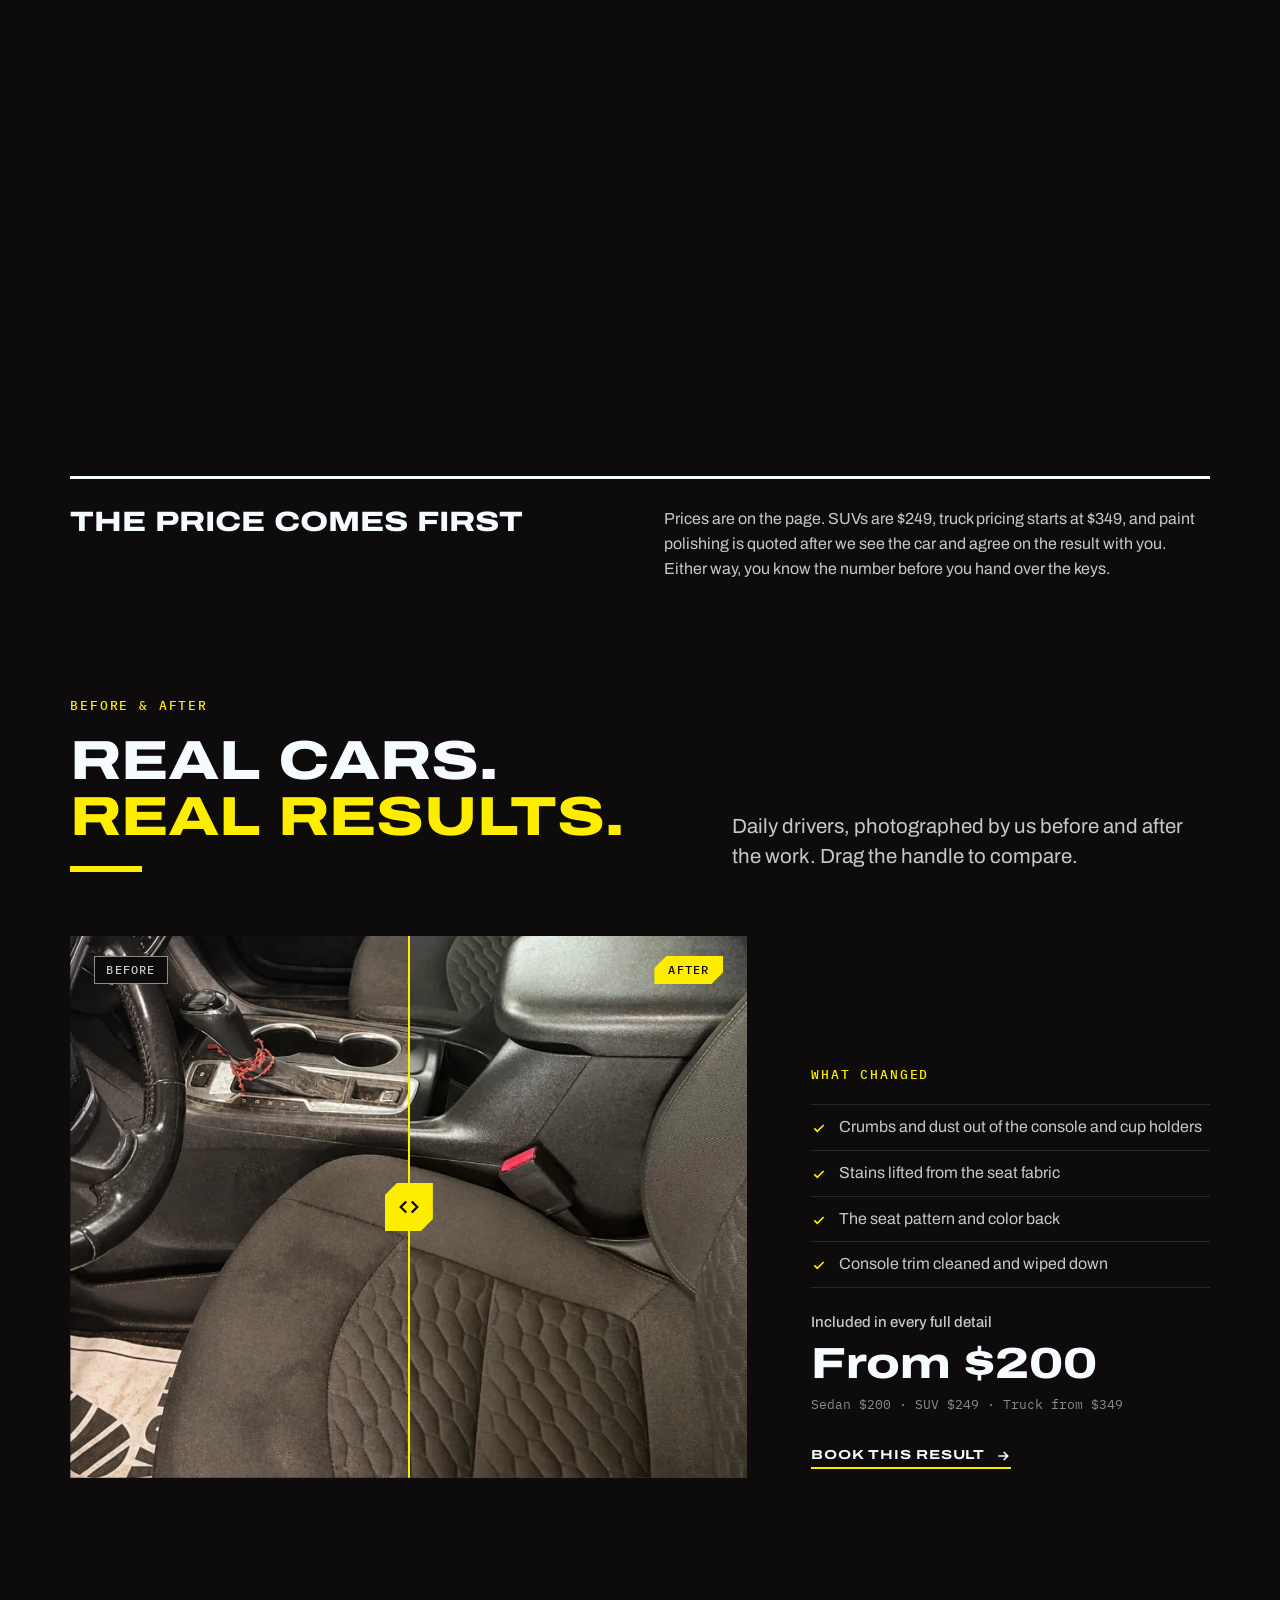
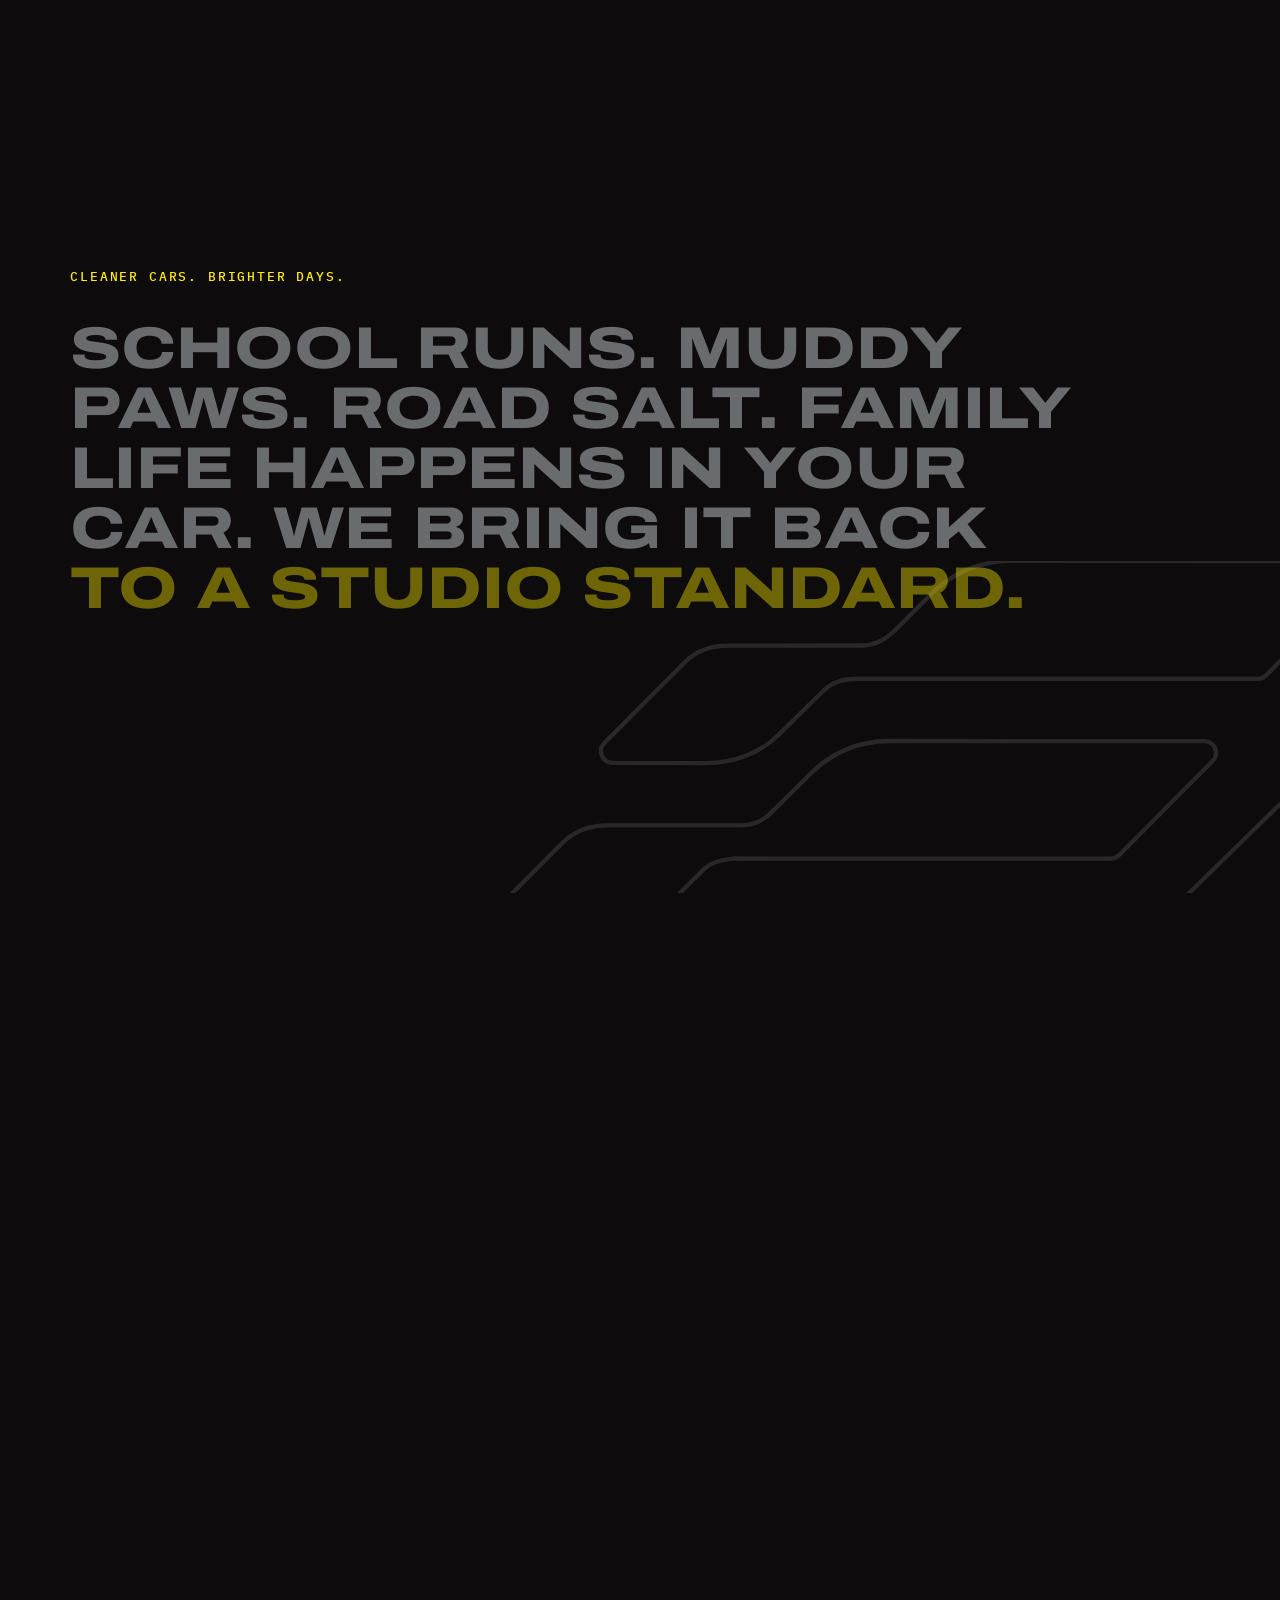
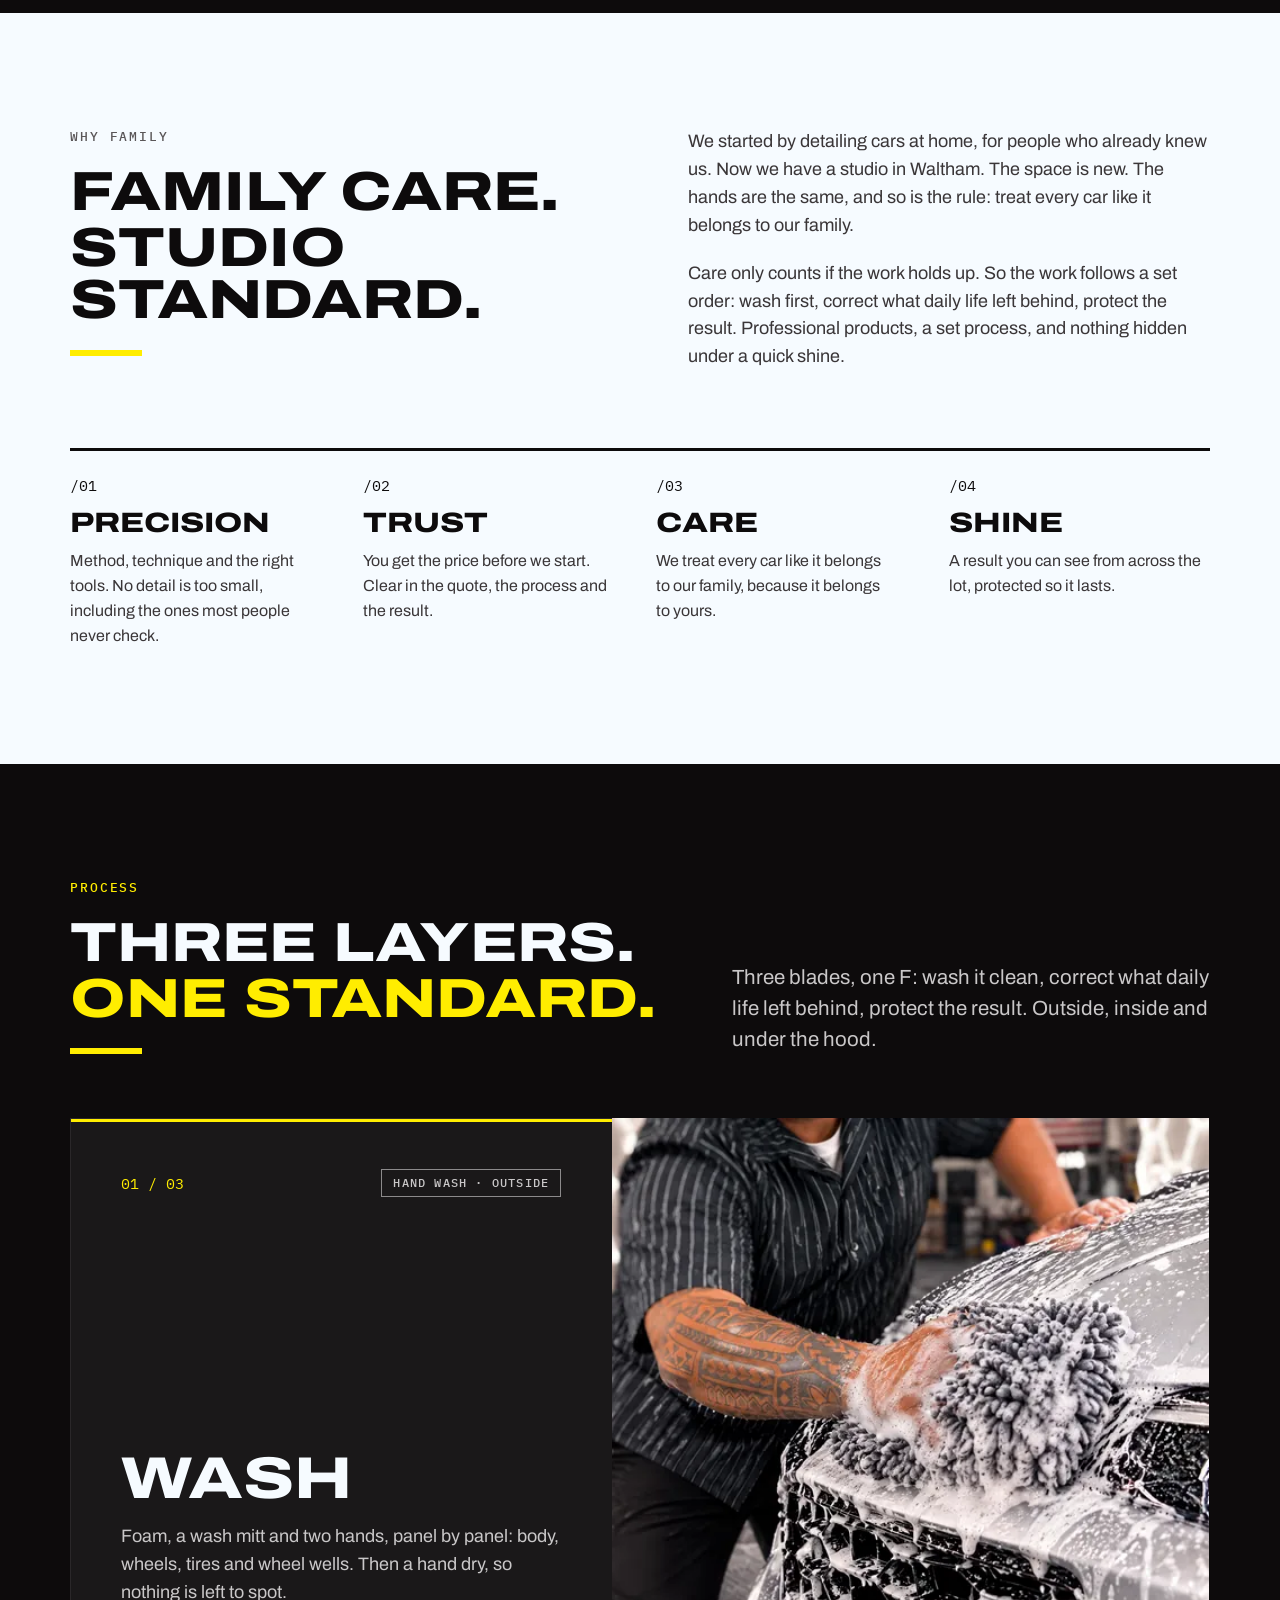
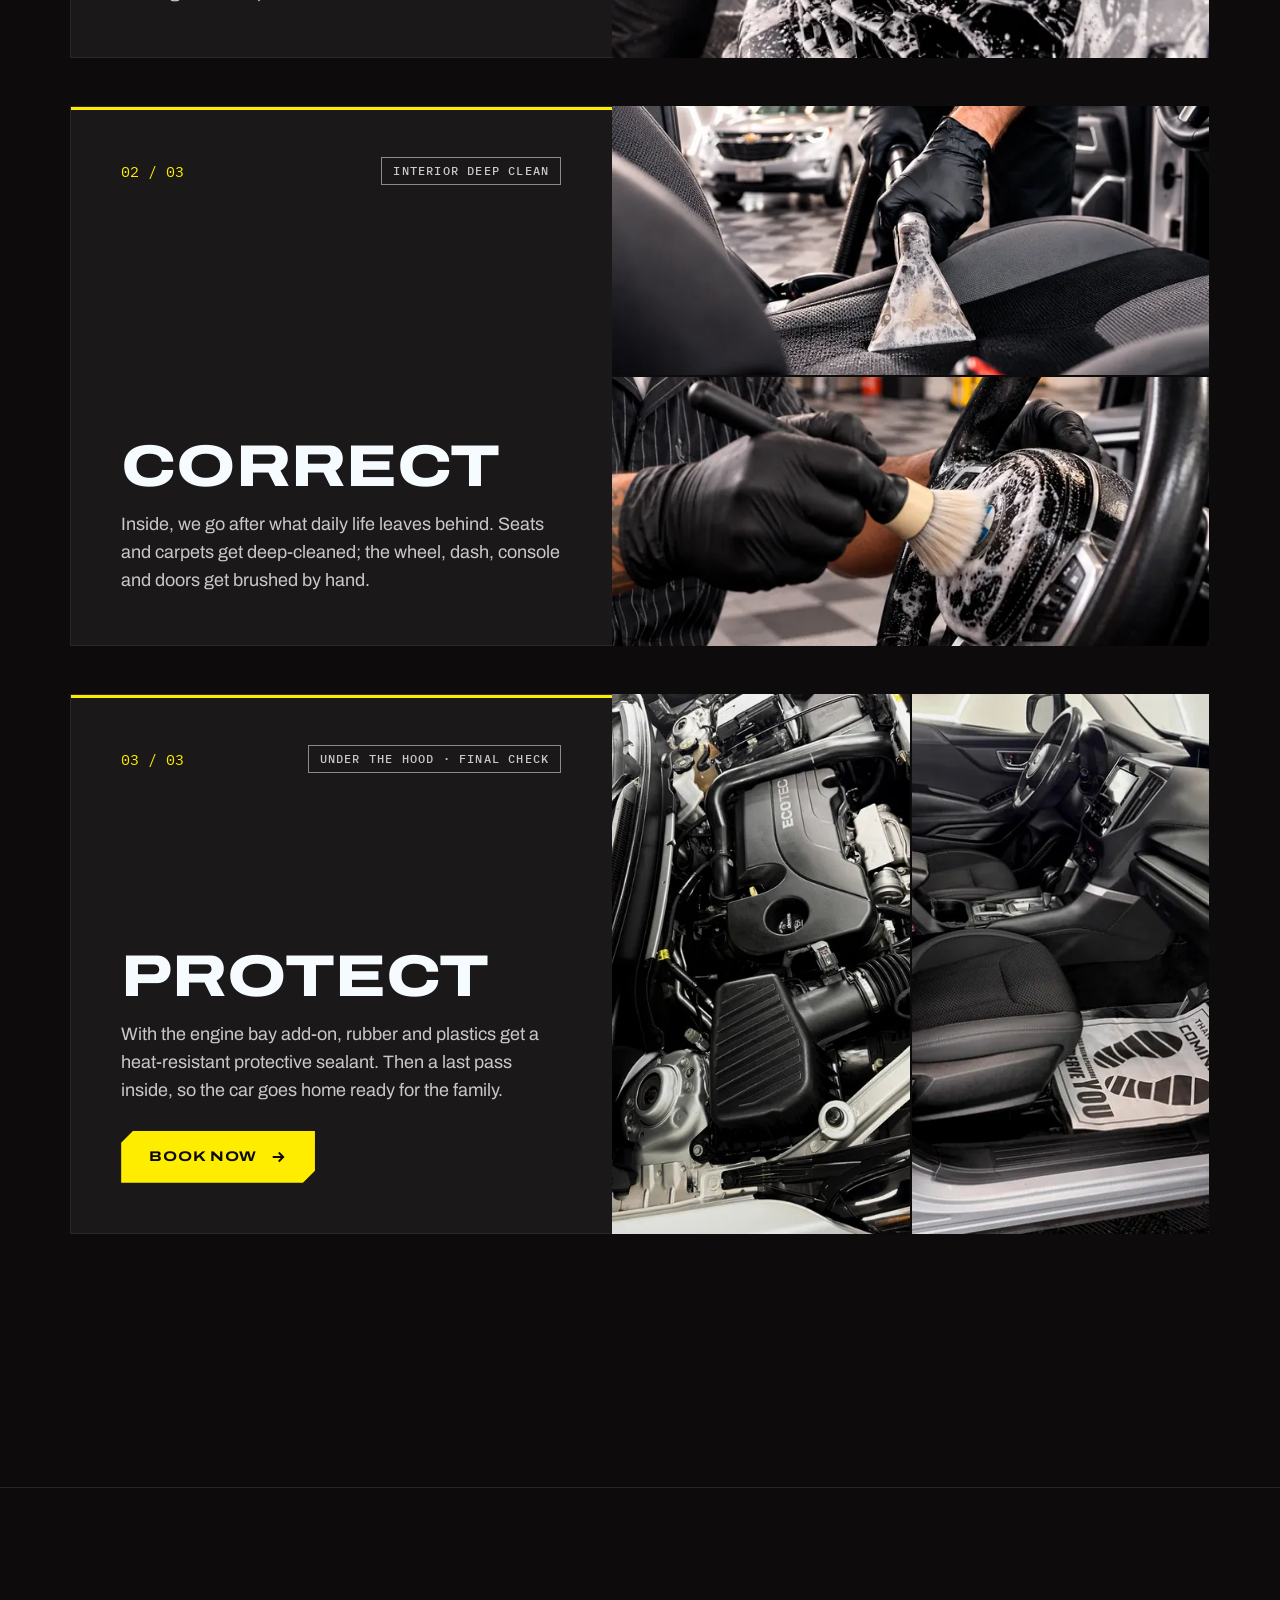
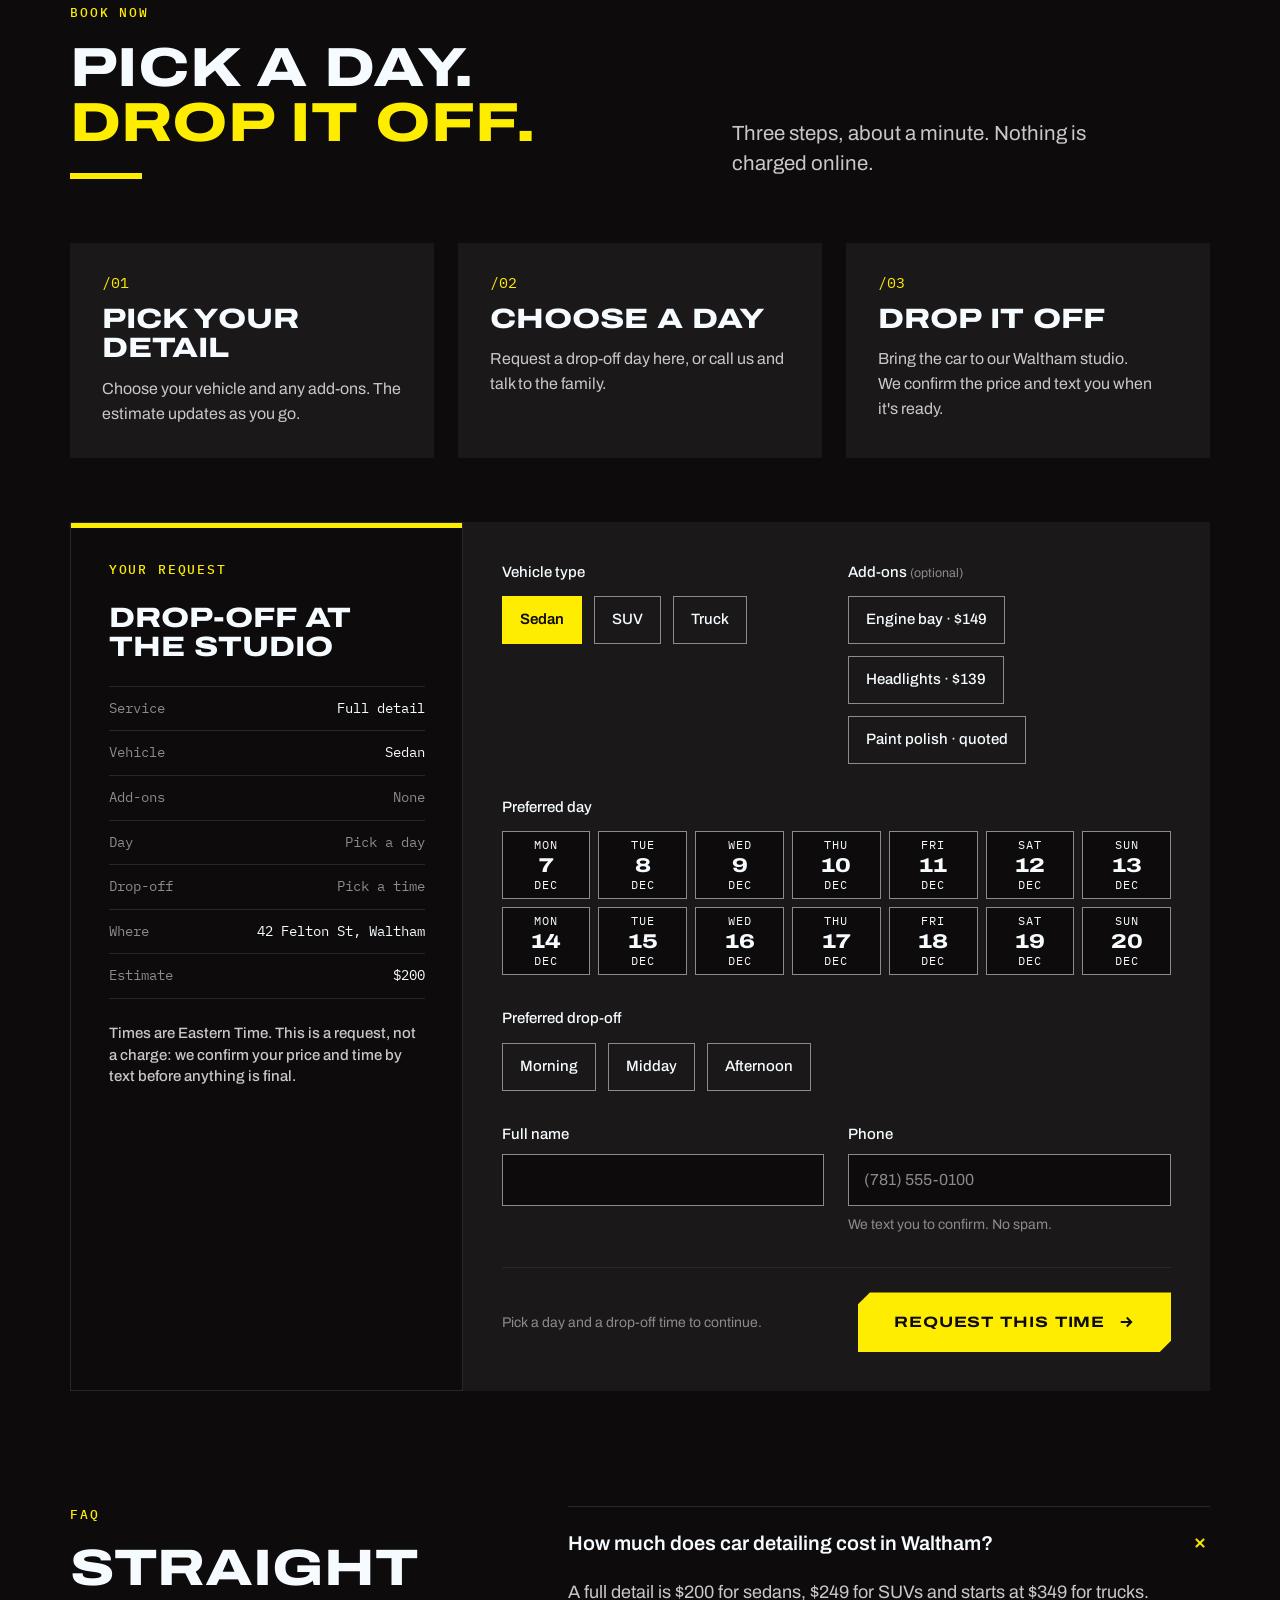
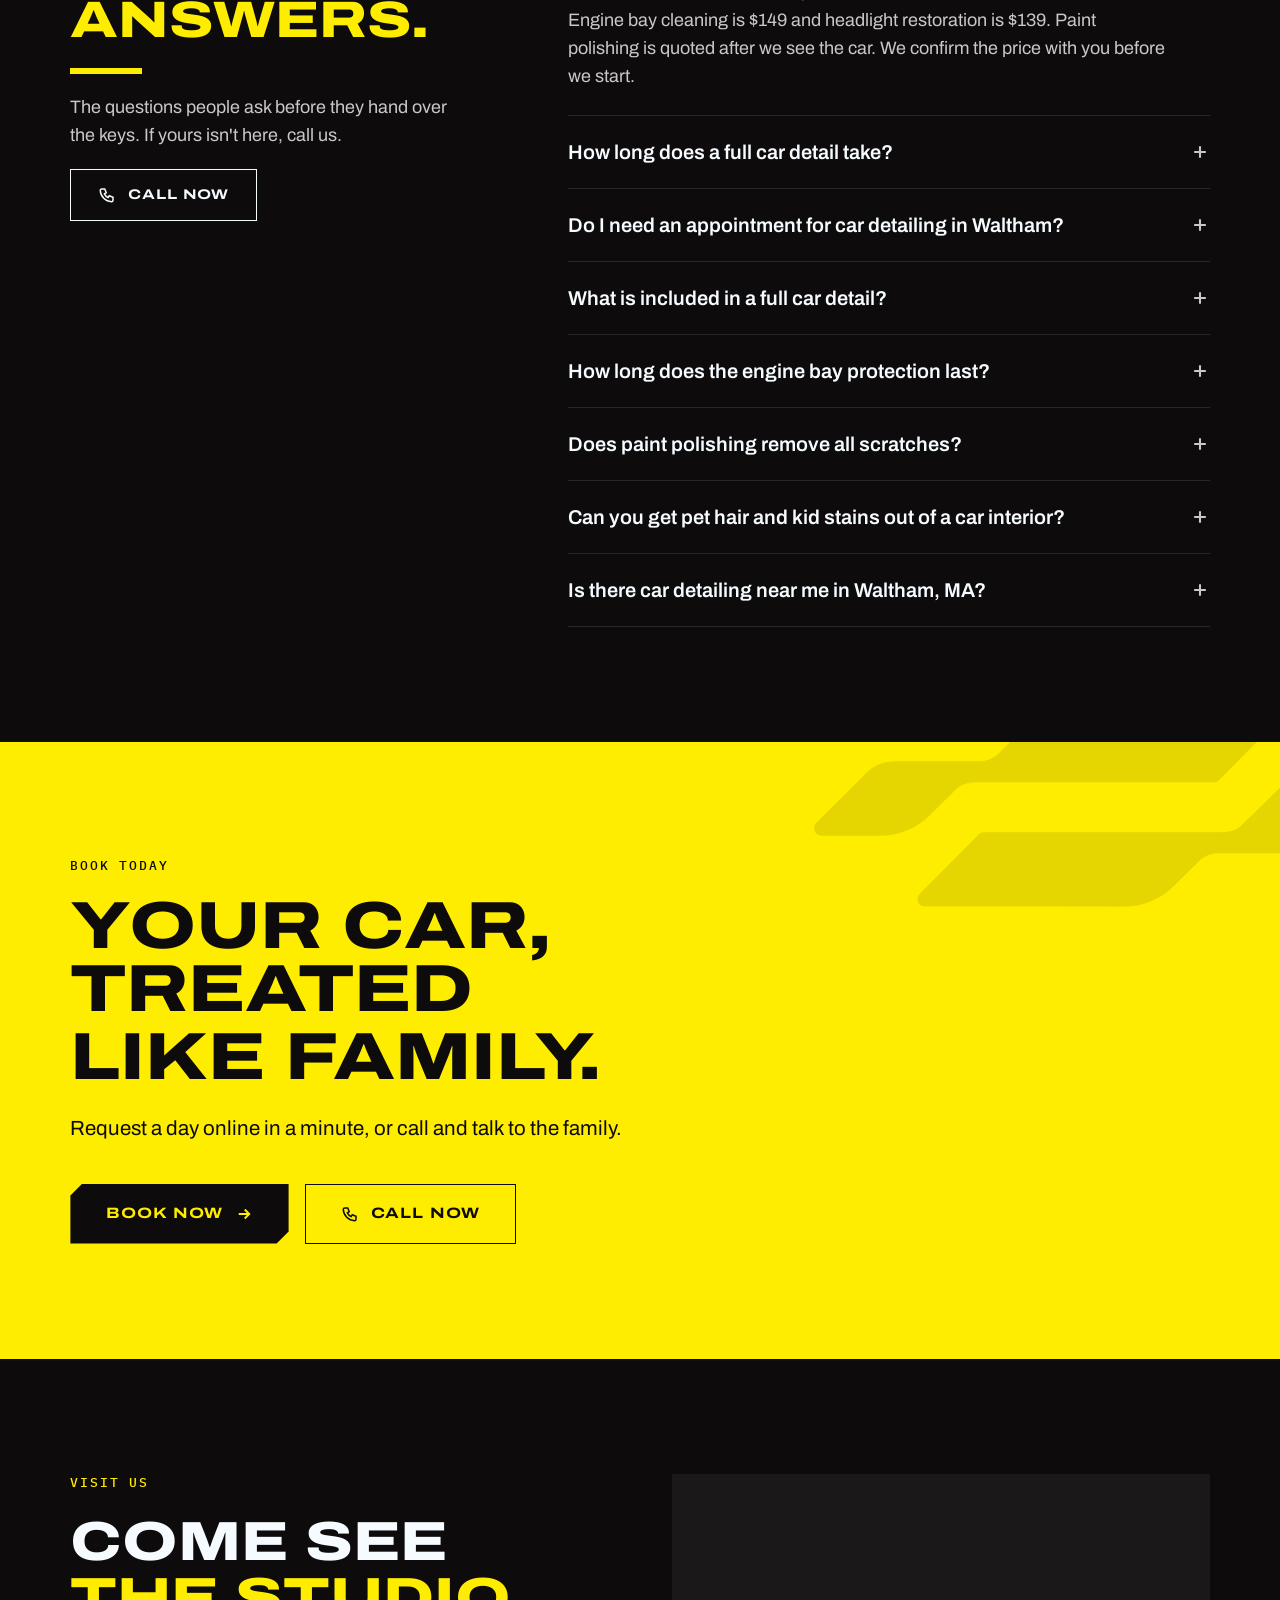
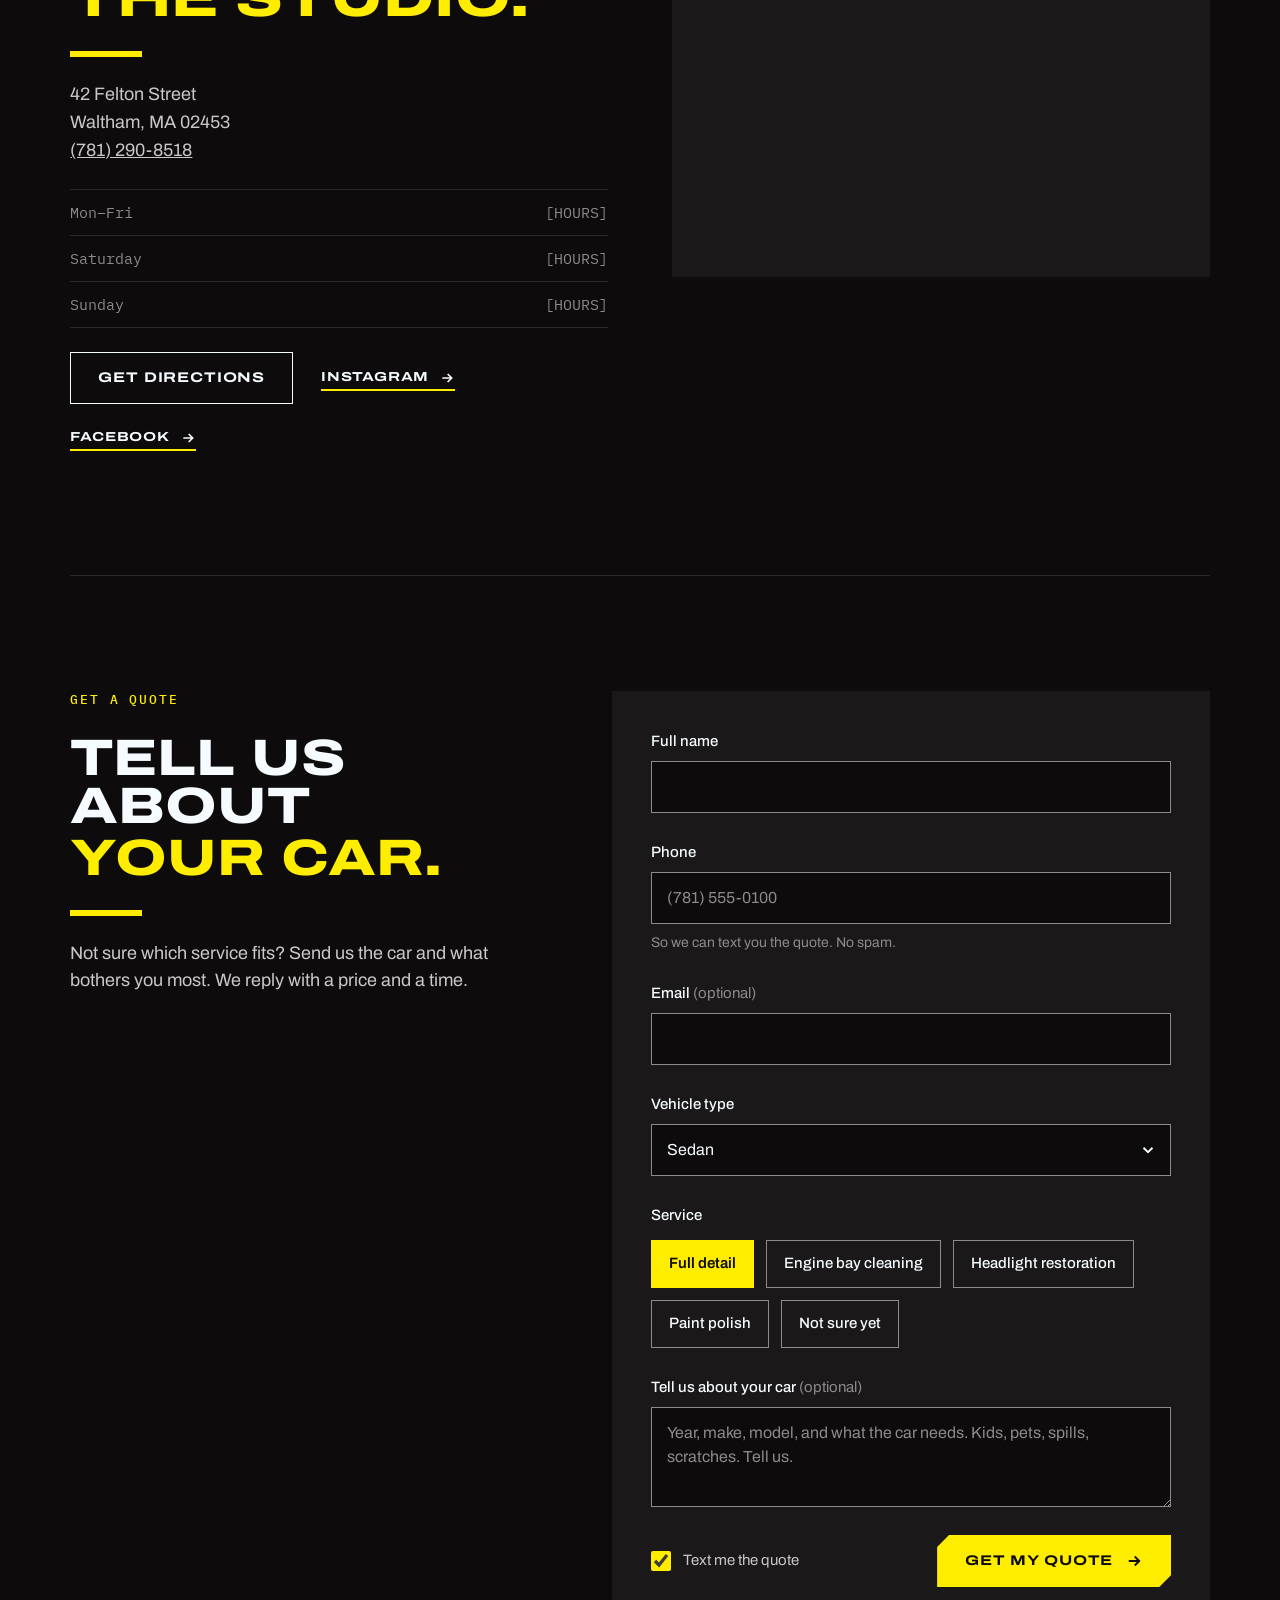
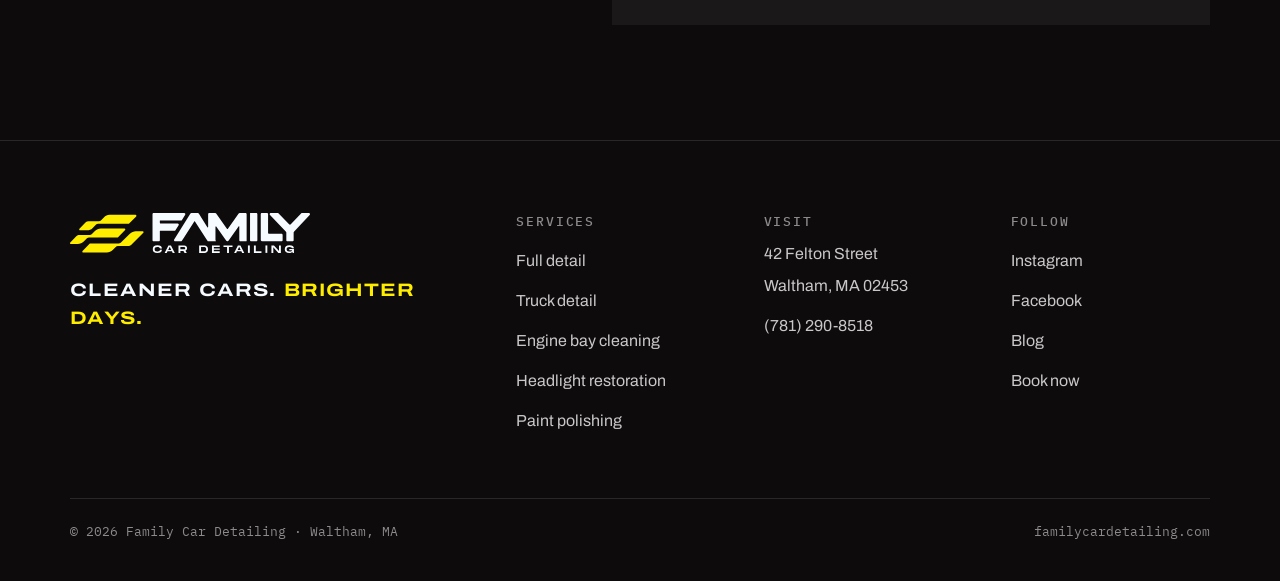
==== commit 98ec7702: "fix: vídeo do hero no celular com edição própria, nítida e bem enquadrada Co-Authored-By: Claude Opu" ====
--- a/index.html
+++ b/index.html
@@ -108,7 +108,7 @@
        ou com economia de dados fica só o pôster; o JS escolhe o arquivo pelo tamanho da tela. -->
   <video class="fcd-hero__media" data-hero-video muted loop playsinline preload="none" poster="assets/video/hero-poster-1280.webp" width="1280" height="720" aria-hidden="true"
     data-src-wide="assets/video/hero-1280.webm|video/webm,assets/video/hero-1280.mp4|video/mp4"
-    data-src-narrow="assets/video/hero-768.mp4|video/mp4,assets/video/hero-768.webm|video/webm"></video>
+    data-src-narrow="assets/video/hero-mobile.mp4|video/mp4,assets/video/hero-mobile.webm|video/webm" data-poster-narrow="assets/video/hero-poster-mobile.webp"></video>
   <button class="fcd-hero__toggle" type="button" data-hero-toggle aria-pressed="false" aria-label="Pause background video" hidden><svg aria-hidden="true" data-icon="pause" viewBox="0 0 24 24" fill="currentColor"><rect x="6" y="5" width="4" height="14"/><rect x="14" y="5" width="4" height="14"/></svg><svg aria-hidden="true" data-icon="play" viewBox="0 0 24 24" fill="currentColor" hidden><path d="M7 5l12 7-12 7z"/></svg></button>
   <span class="fcd-eyebrow">Family-run detailing studio · Waltham, MA</span>
   <h1 class="fcd-display fcd-hero__title"><span class="fcd-line"><span>The family car,</span></span><span class="fcd-line"><span>back <span class="fcd-hl">like new.</span></span></span></h1>
--- a/assets/css/site.css
+++ b/assets/css/site.css
@@ -34,7 +34,10 @@
 .fcd-hero__call { background: none; }
 .fcd-hero__call svg { transform: none !important; }
 @media (max-width: 760px) {
-  .fcd-hero__media { object-position: 50% 50%; }
+  /* vídeo do celular é quadrado e nativo: área mais alta e escurecimento só no fim, para o vídeo aparecer */
+  .fcd-hero { padding-top: 300px; }
+  .fcd-hero__media { height: 360px; object-position: 50% 40%; }
+  .fcd-hero::after { background: linear-gradient(0deg, #0D0B0C calc(100% - 355px), rgba(13, 11, 12, 0) calc(100% - 255px)); }
   .fcd-hero__toggle { top: 16px; right: 16px; }
   .fcd-hero__facts { grid-template-columns: 1fr 1fr; }
 }
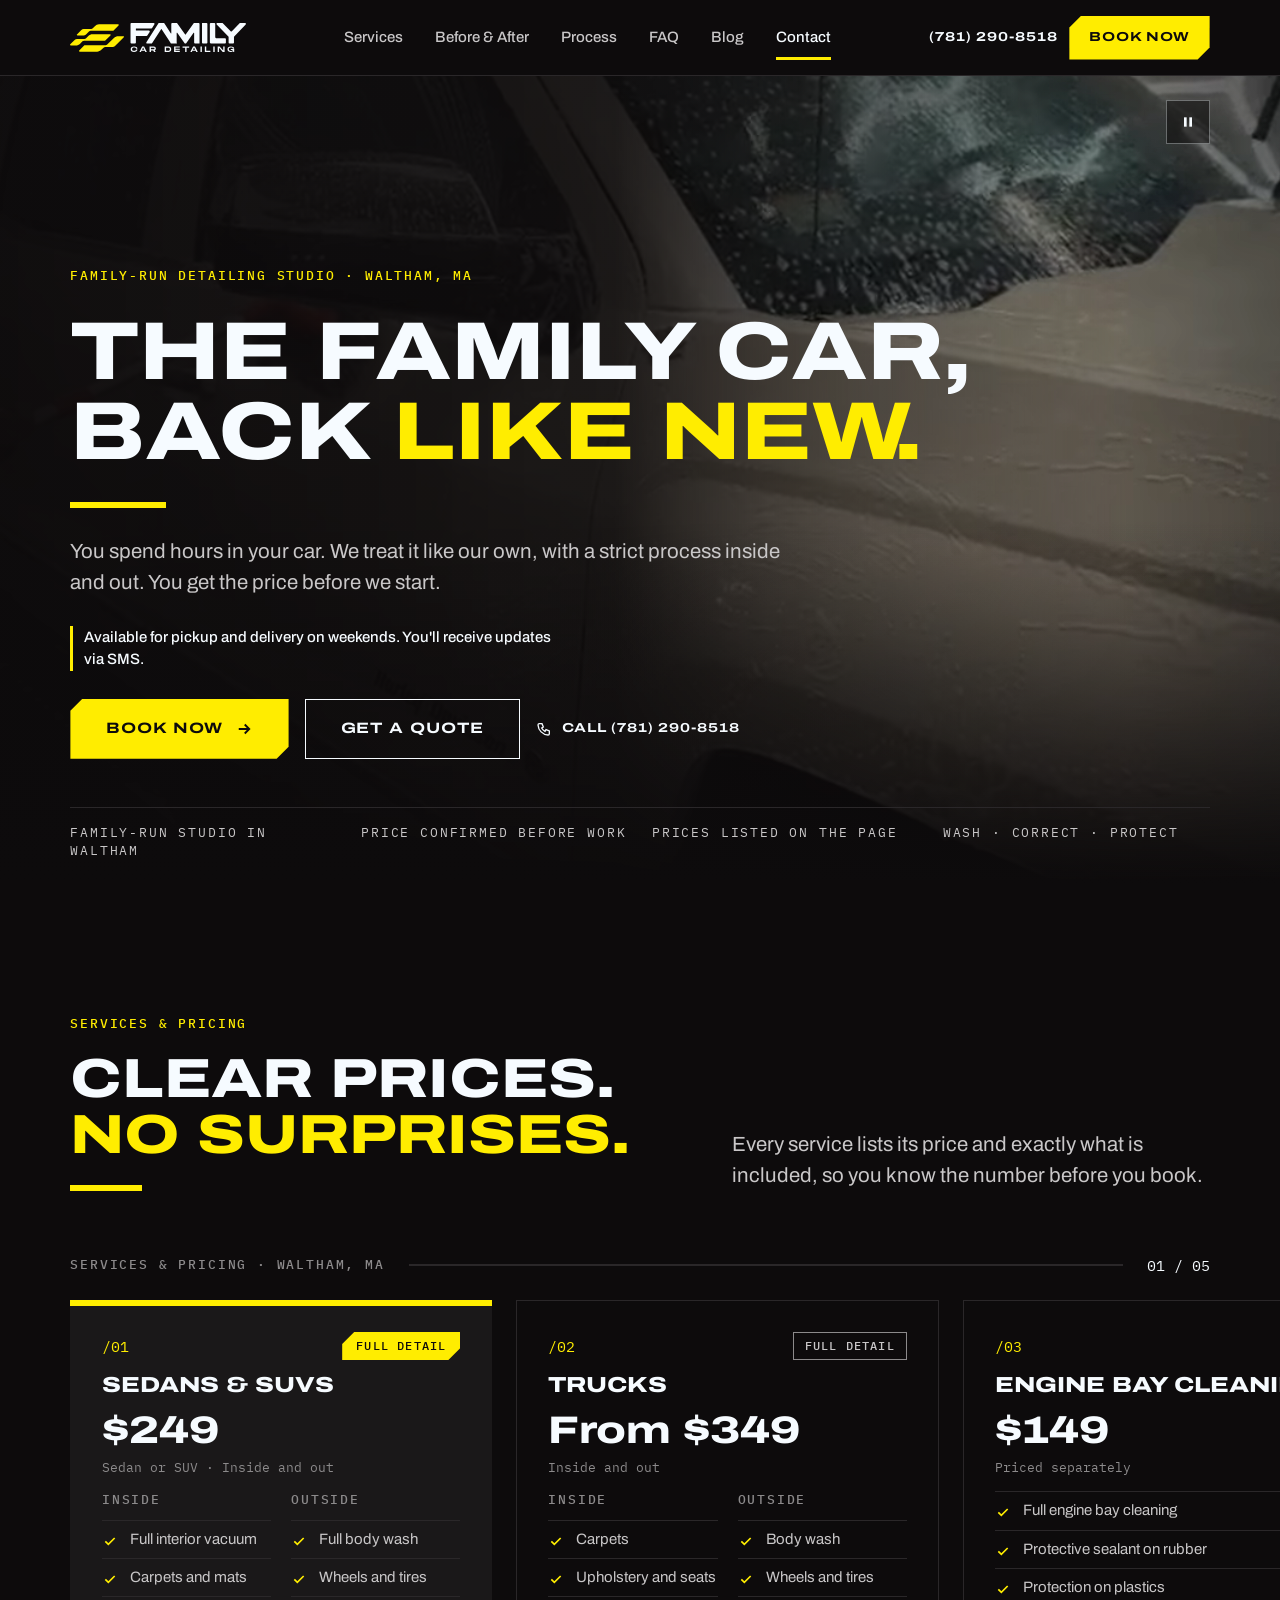
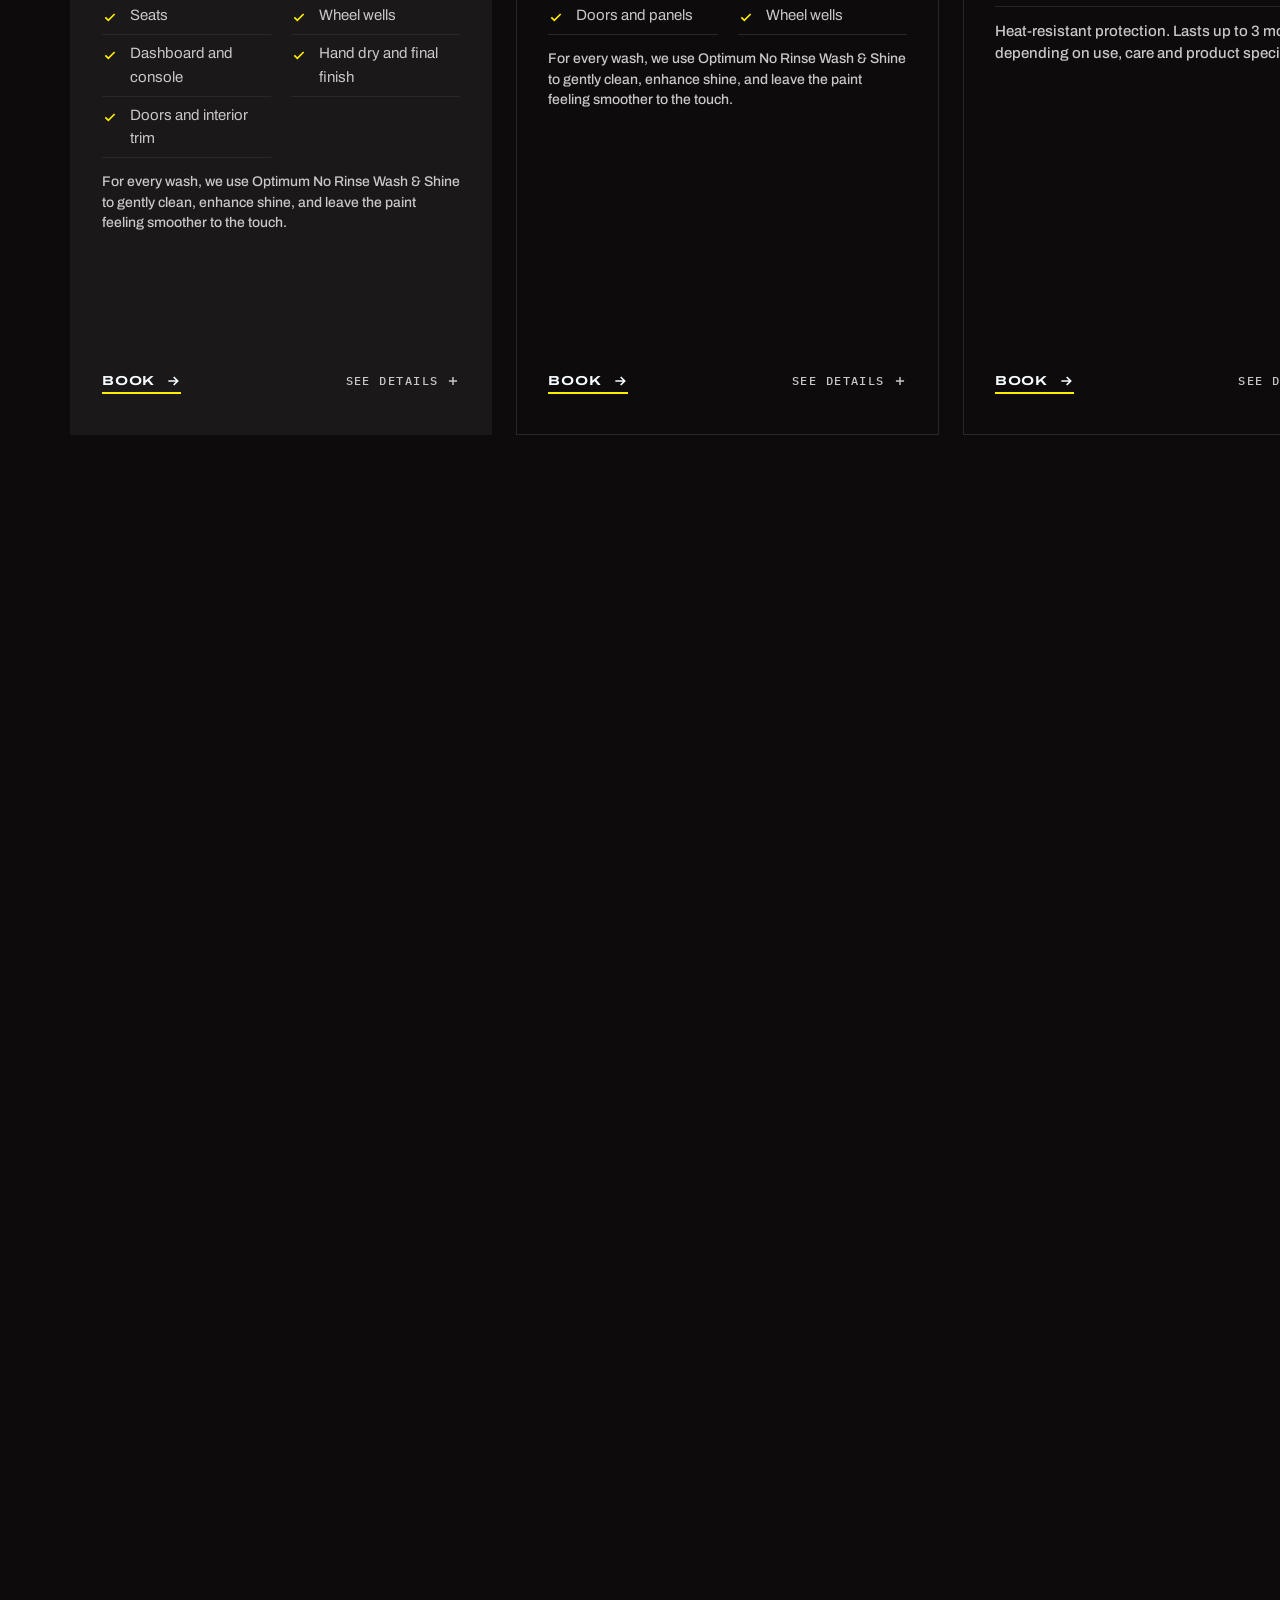
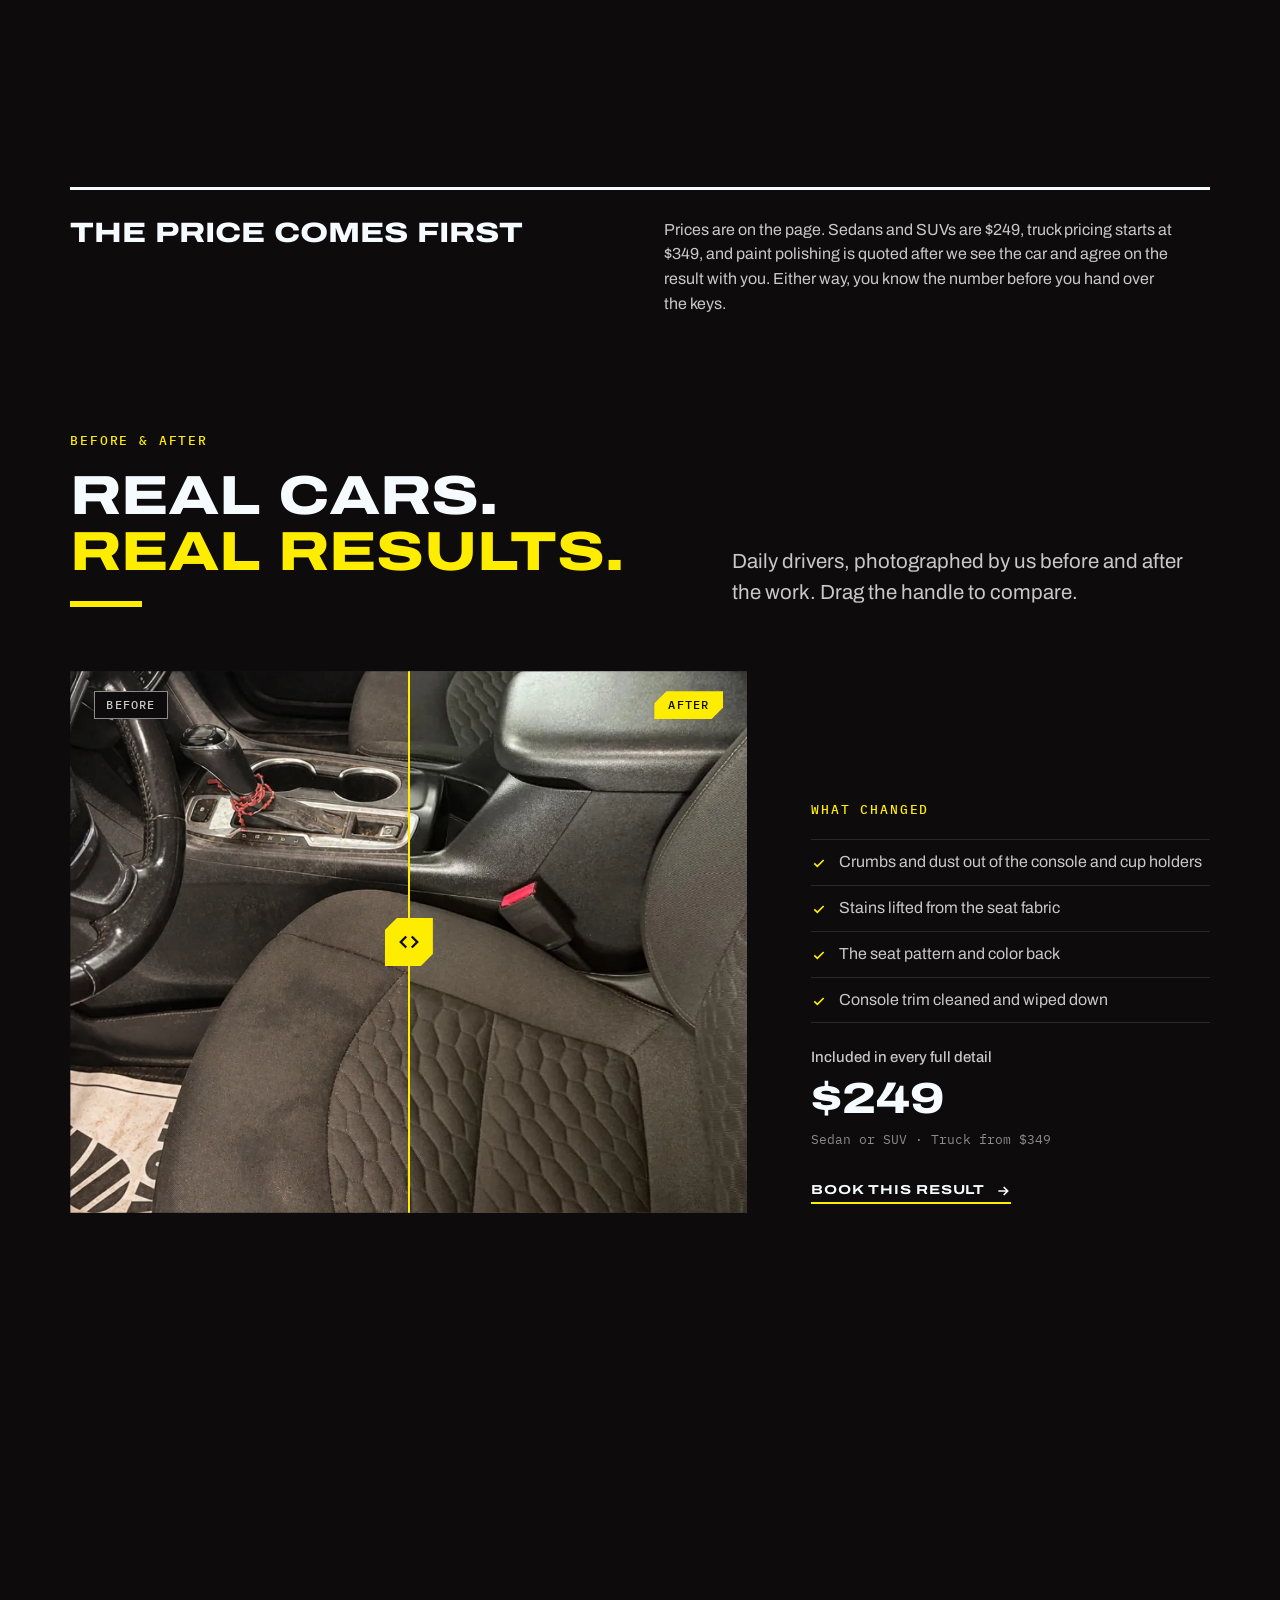
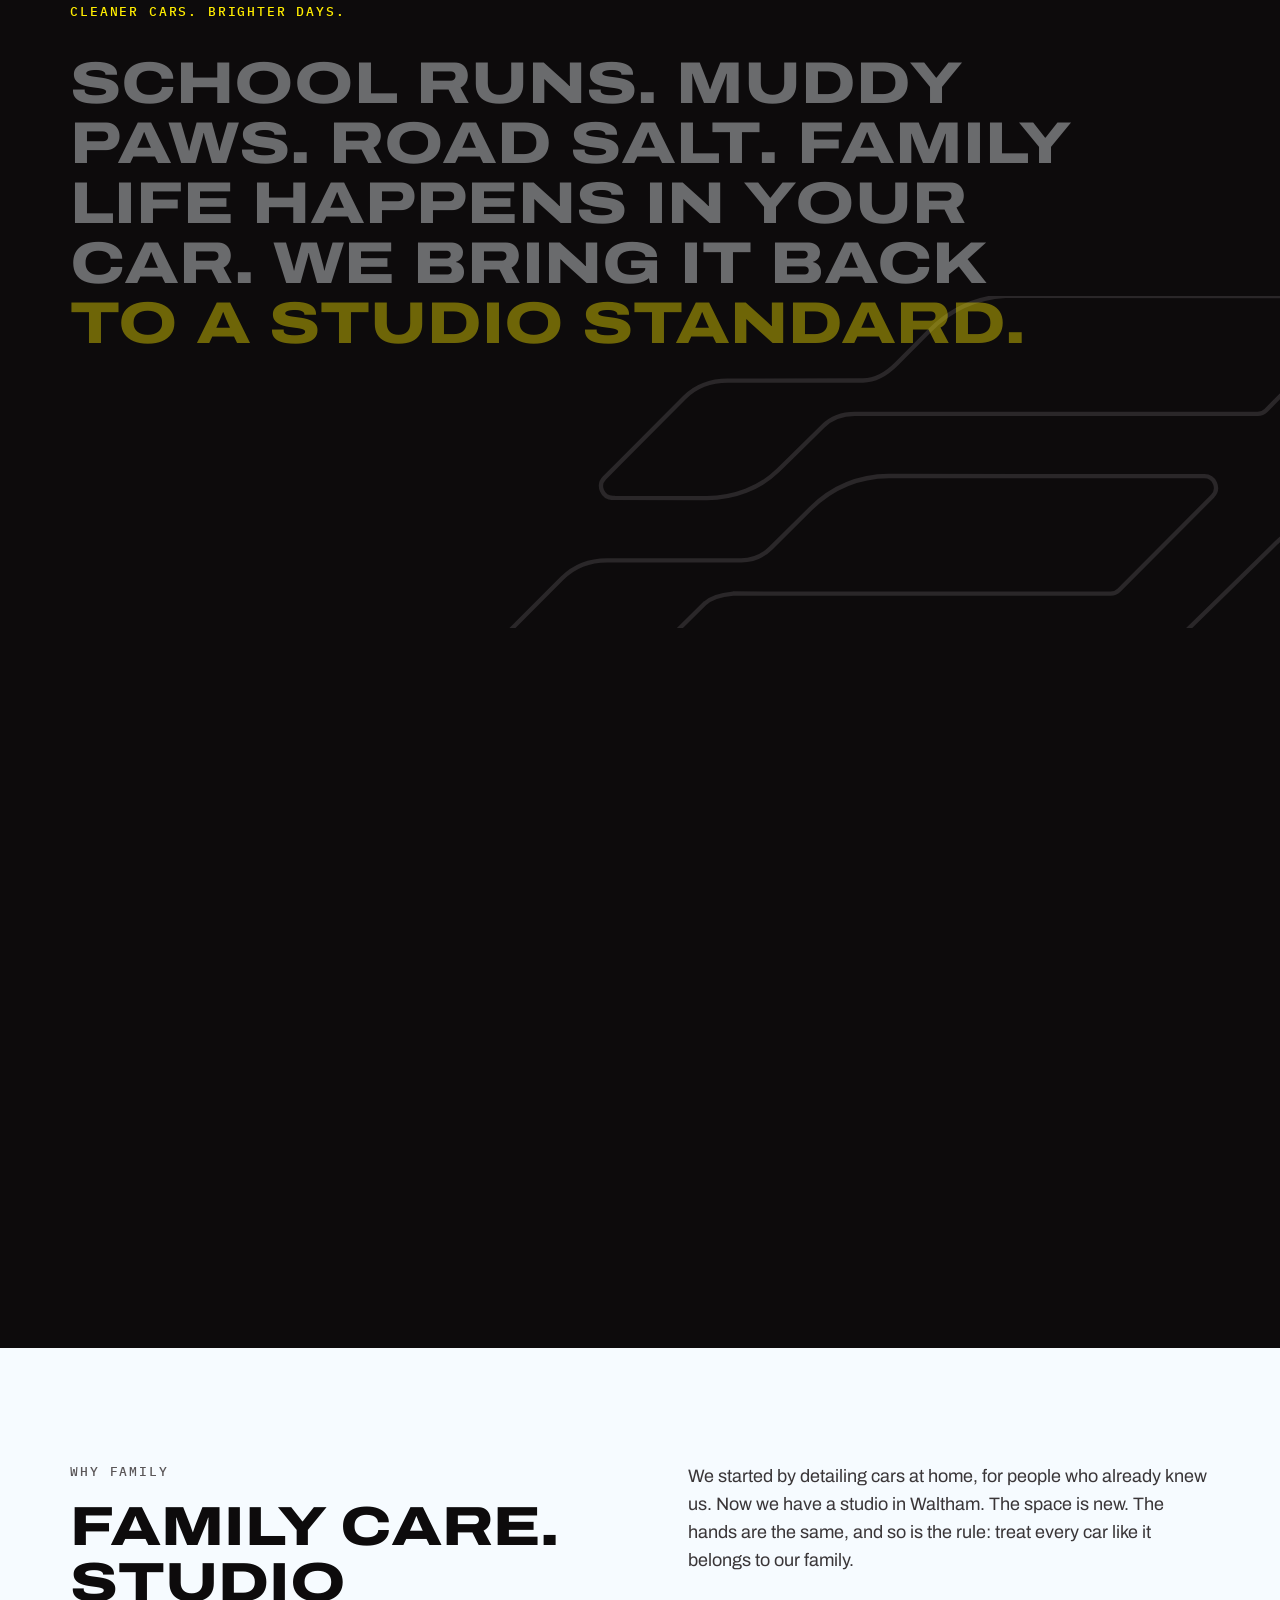
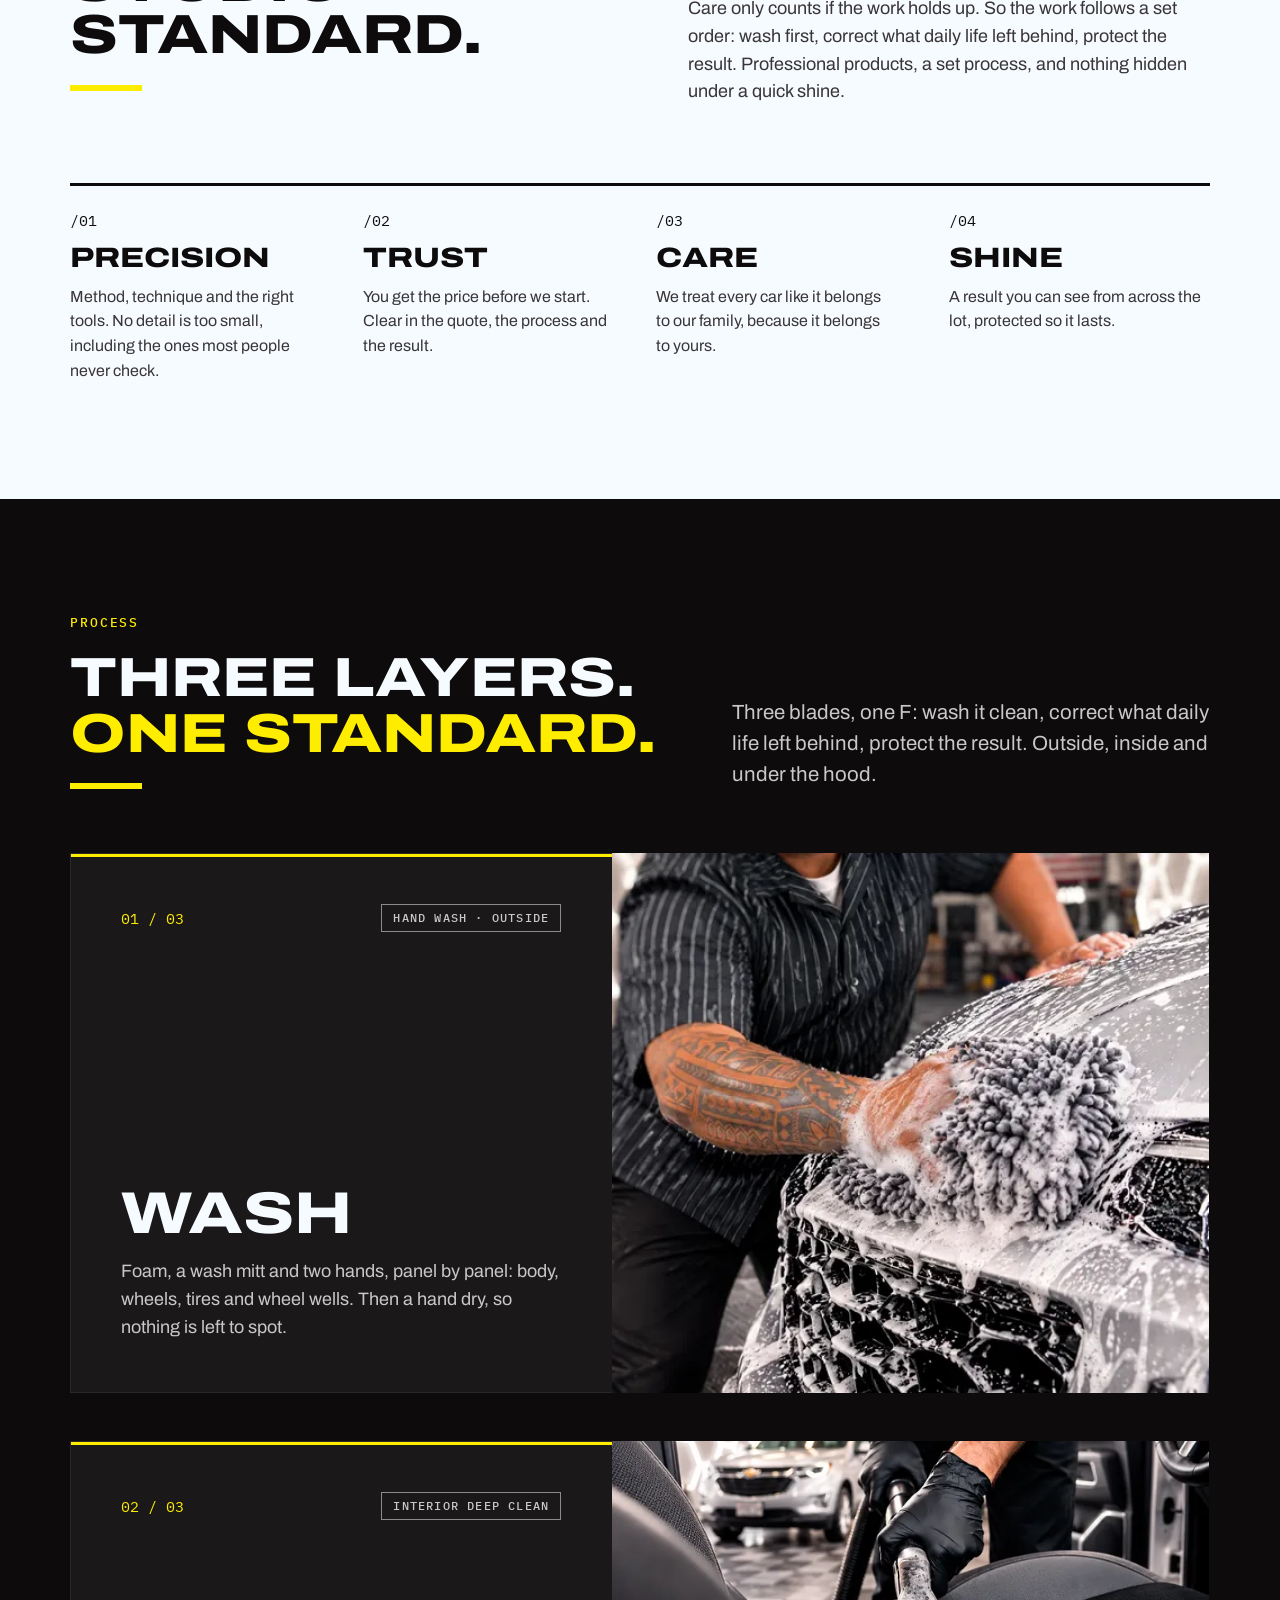
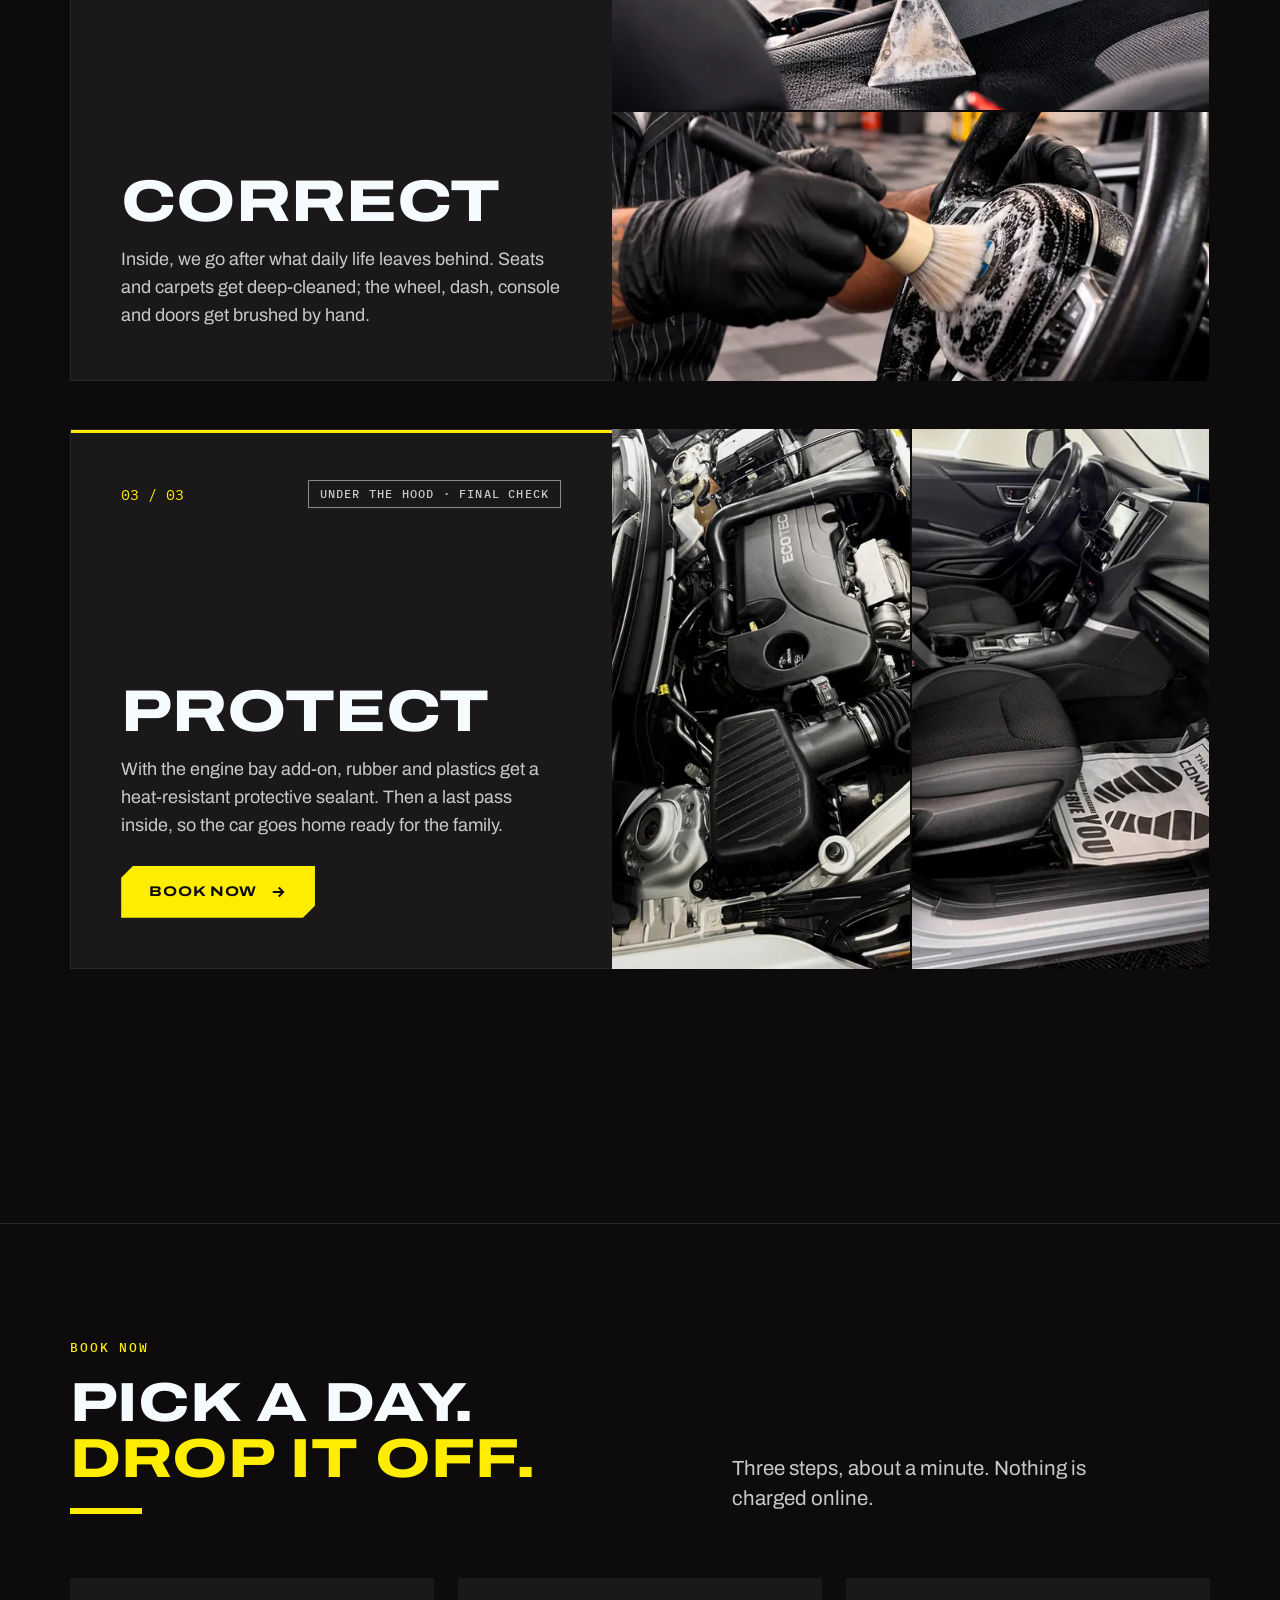
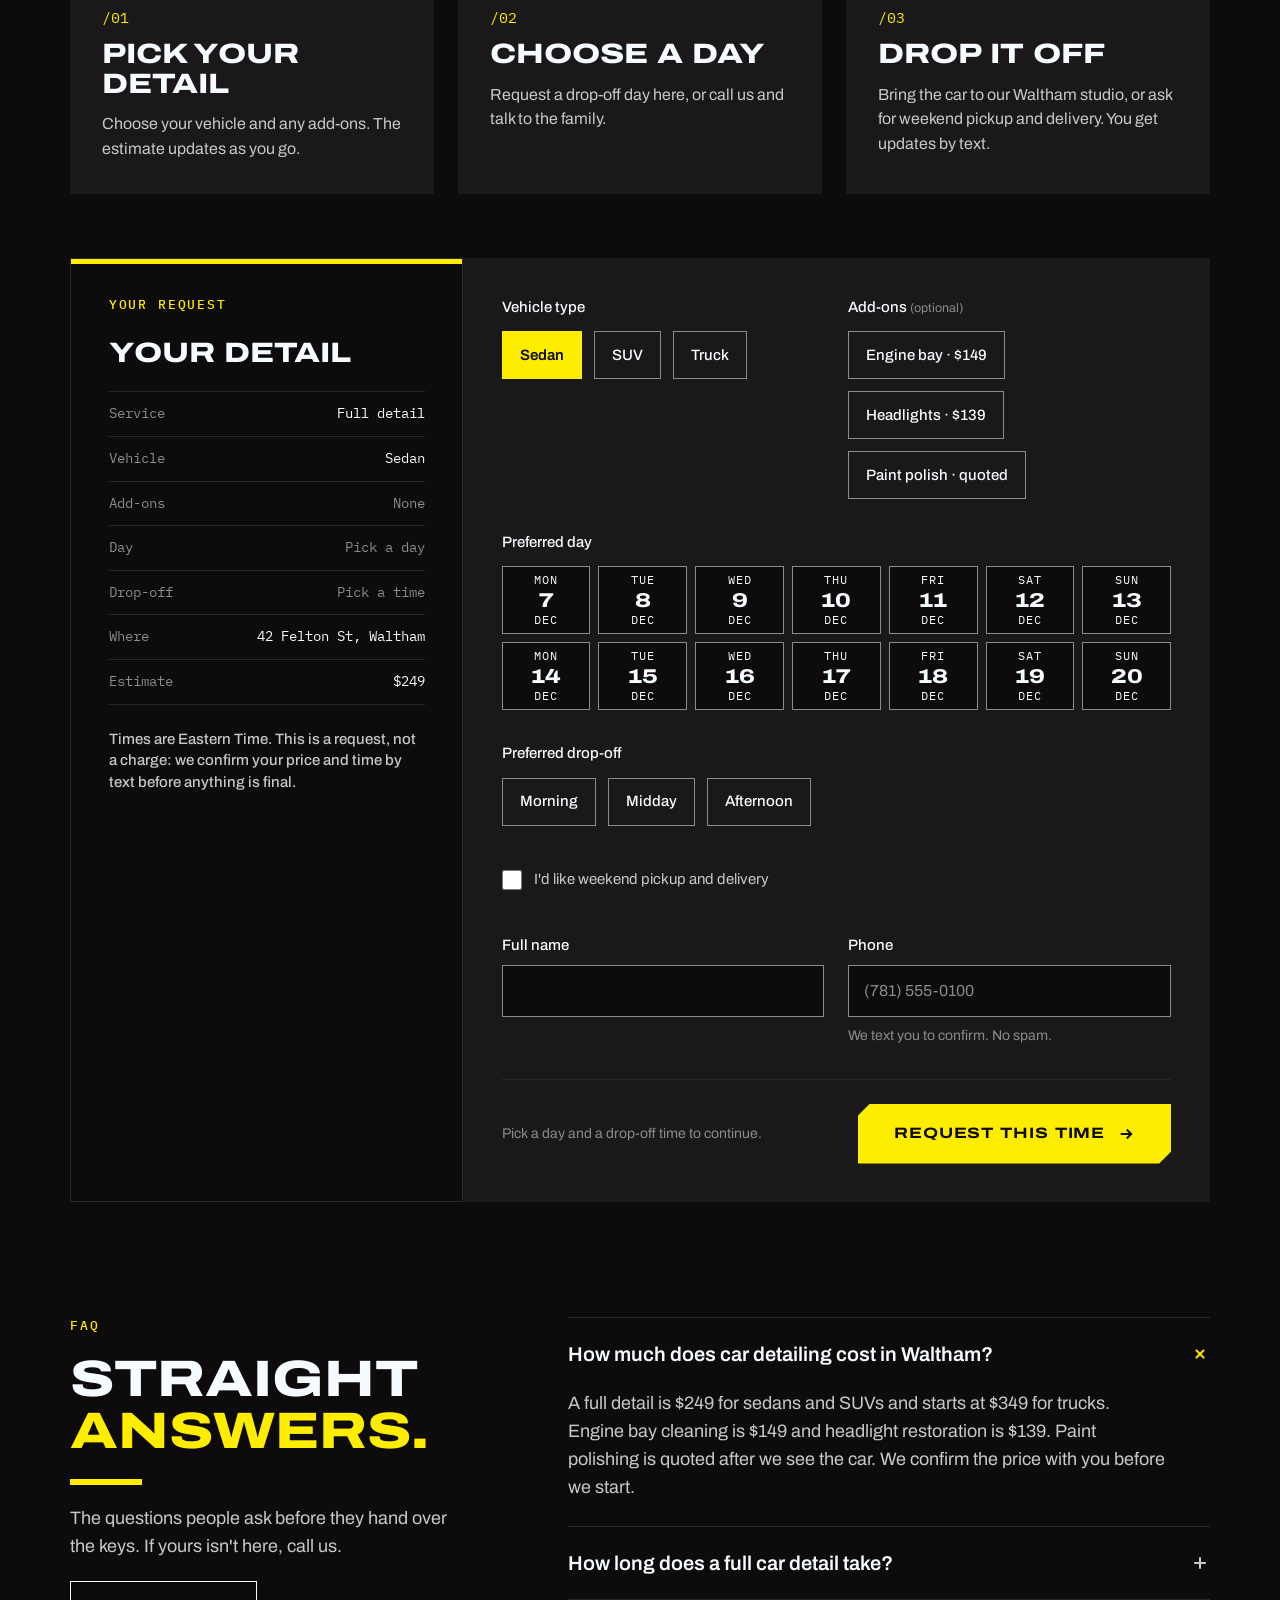
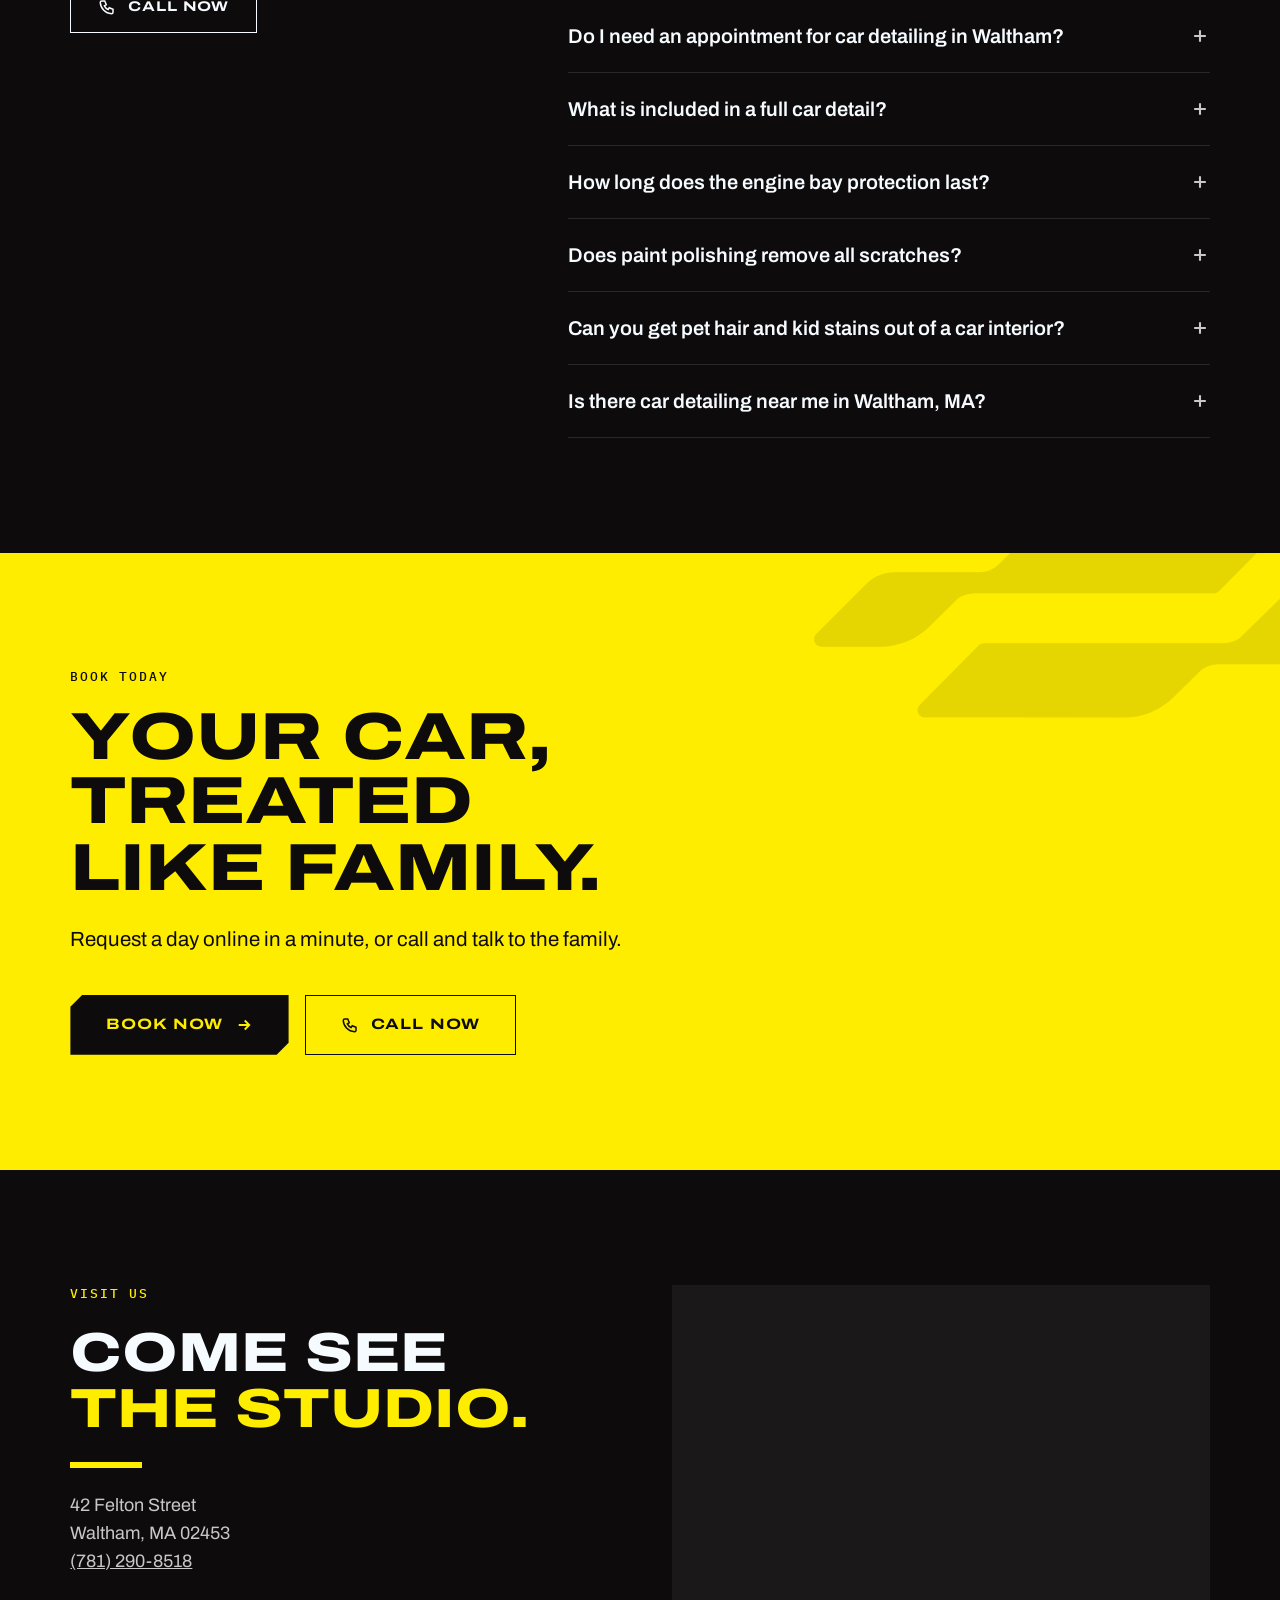
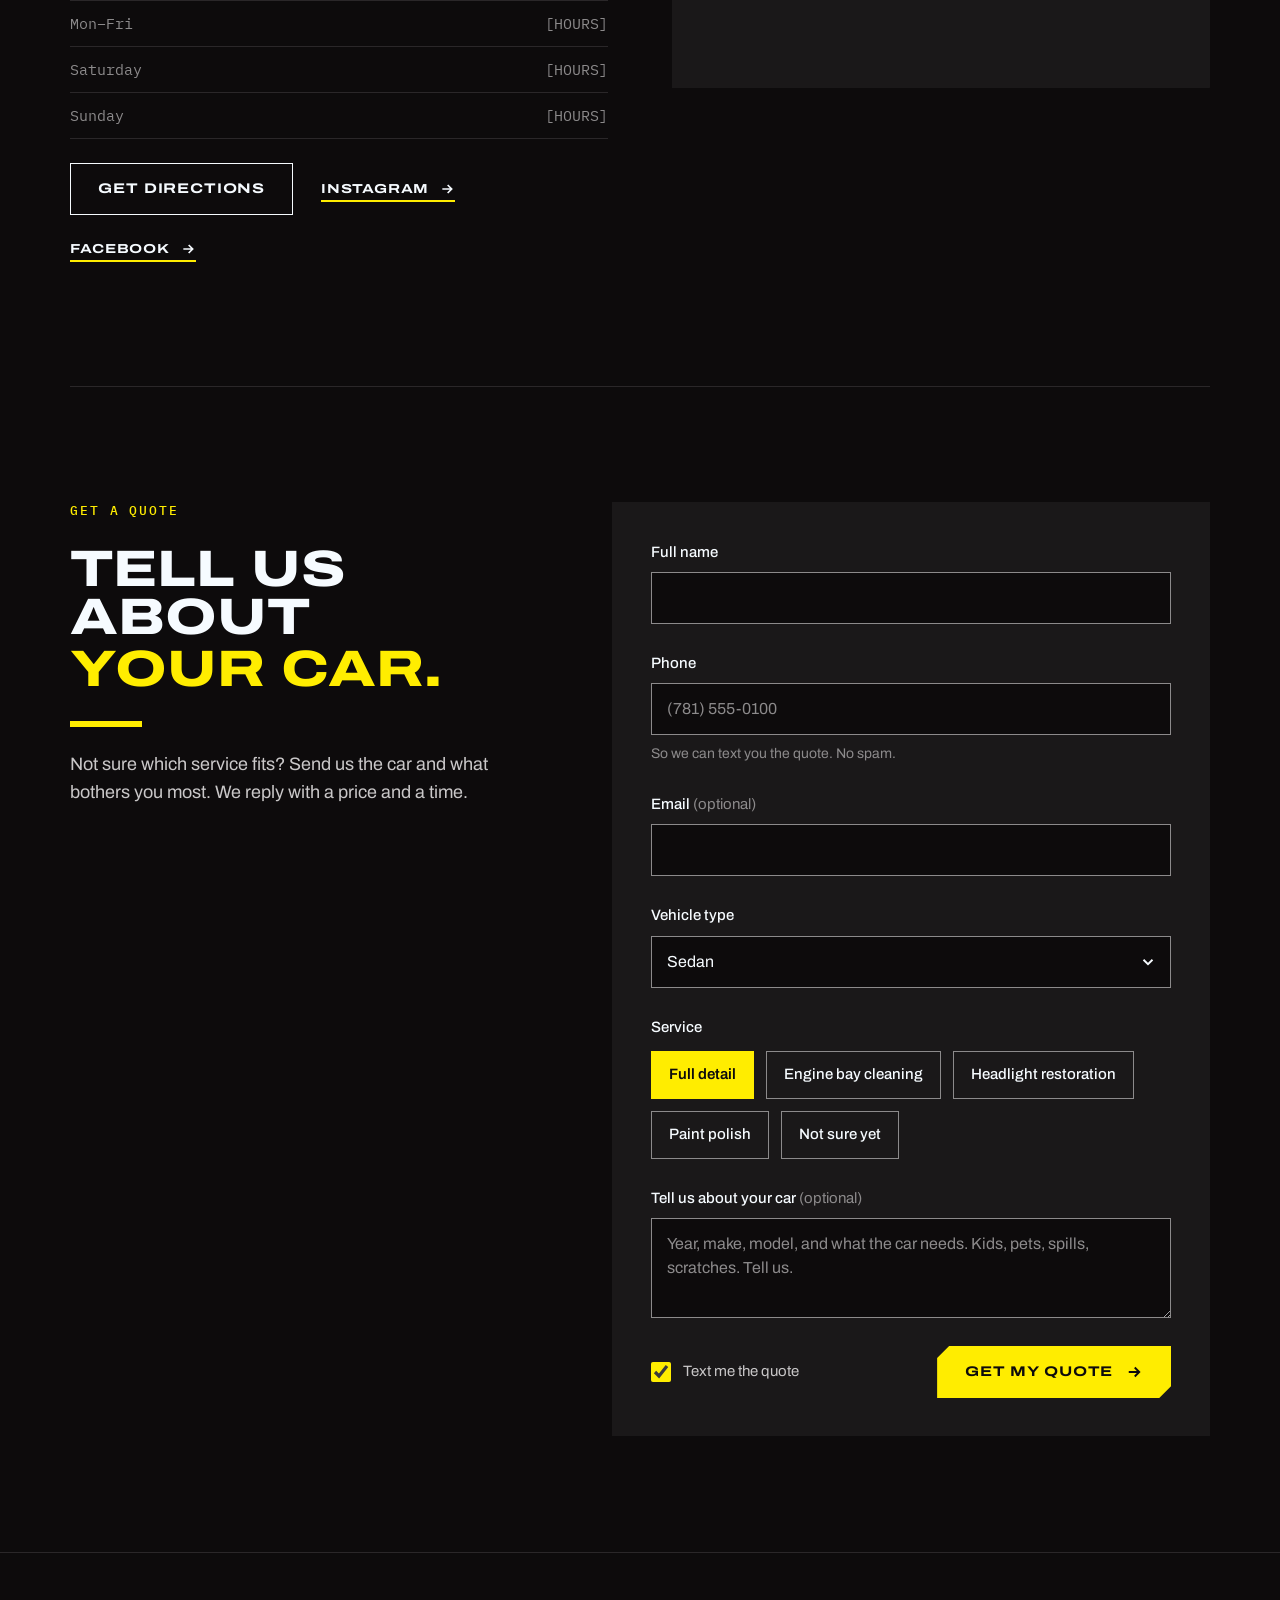
==== commit cdeb9719: "feat: ajustes do cliente — retirada e entrega no fim de semana, $249 para sedan e SUV, produto da la" ====
--- a/index.html
+++ b/index.html
@@ -4,7 +4,7 @@
 <meta charset="utf-8">
 <meta name="viewport" content="width=device-width, initial-scale=1, viewport-fit=cover">
 <title>Car Detailing in Waltham, MA | Family Car Detailing</title>
-<meta name="description" content="Family-run car detailing in Waltham, MA. Full detail from $200, engine bay cleaning, headlight restoration, paint polishing. Price confirmed before we start.">
+<meta name="description" content="Family-run car detailing in Waltham, MA. Full detail $249, engine bay cleaning, headlight restoration, paint polishing. Price confirmed before we start.">
 <link rel="canonical" href="https://familycardetailing.com/">
 <meta name="theme-color" content="#0D0B0C">
 <meta property="og:type" content="website">
@@ -41,8 +41,7 @@
   "address": { "@type": "PostalAddress", "streetAddress": "42 Felton Street", "addressLocality": "Waltham", "addressRegion": "MA", "postalCode": "02453", "addressCountry": "US" },
   "areaServed": ["Waltham, MA", "Newton, MA", "Lexington, MA", "Watertown, MA", "Belmont, MA", "Weston, MA", "Lincoln, MA"],
   "makesOffer": [
-    { "@type": "Offer", "price": "200", "priceCurrency": "USD", "itemOffered": { "@type": "Service", "name": "Full detail (sedans)" } },
-    { "@type": "Offer", "price": "249", "priceCurrency": "USD", "itemOffered": { "@type": "Service", "name": "Full detail (SUVs)" } },
+    { "@type": "Offer", "price": "249", "priceCurrency": "USD", "itemOffered": { "@type": "Service", "name": "Full detail (sedans and SUVs)" } },
     { "@type": "Offer", "priceSpecification": { "@type": "PriceSpecification", "minPrice": "349", "priceCurrency": "USD" }, "itemOffered": { "@type": "Service", "name": "Full detail (trucks)" } },
     { "@type": "Offer", "price": "149", "priceCurrency": "USD", "itemOffered": { "@type": "Service", "name": "Engine bay cleaning" } },
     { "@type": "Offer", "price": "139", "priceCurrency": "USD", "itemOffered": { "@type": "Service", "name": "Headlight restoration" } },
@@ -56,13 +55,13 @@
   "@context": "https://schema.org",
   "@type": "FAQPage",
   "mainEntity": [
-    { "@type": "Question", "name": "How much does car detailing cost in Waltham?", "acceptedAnswer": { "@type": "Answer", "text": "A full detail is $200 for sedans, $249 for SUVs and starts at $349 for trucks. Engine bay cleaning is $149 and headlight restoration is $139. Paint polishing is quoted after we see the car. We confirm the price with you before we start." } },
+    { "@type": "Question", "name": "How much does car detailing cost in Waltham?", "acceptedAnswer": { "@type": "Answer", "text": "A full detail is $249 for sedans and SUVs and starts at $349 for trucks. Engine bay cleaning is $149 and headlight restoration is $139. Paint polishing is quoted after we see the car. We confirm the price with you before we start." } },
     { "@type": "Question", "name": "How long does a full car detail take?", "acceptedAnswer": { "@type": "Answer", "text": "It varies a lot with the size and condition of the car, so we don't list a fixed time. We look the car over when you drop it off and text you as soon as it's ready." } },
     { "@type": "Question", "name": "What is included in a full car detail?", "acceptedAnswer": { "@type": "Answer", "text": "A full detail covers the car inside and out. Inside: a complete vacuum, carpets and mats, seats, dashboard and console, doors and interior trim. Outside: a full body wash, wheels and tires, wheel wells, then drying and a final finish." } },
     { "@type": "Question", "name": "How long does the engine bay protection last?", "acceptedAnswer": { "@type": "Answer", "text": "Up to about three months. It depends on how the car is used and maintained and on the product's specifications. The protection is heat-resistant and does not come off easily in normal use." } },
     { "@type": "Question", "name": "Does paint polishing remove all scratches?", "acceptedAnswer": { "@type": "Answer", "text": "No. Polishing reduces or removes light scratches and brings back gloss, but a scratch that goes through the clear coat can't be polished out. We look at the paint with you and agree on the price and the expected result before we start." } },
     { "@type": "Question", "name": "Can you get pet hair and kid stains out of a car interior?", "acceptedAnswer": { "@type": "Answer", "text": "In most cases, yes; pet hair, crumbs, spills, and ground-in dirt are what the interior clean is for. Stains or odors that have set for a long time may fade rather than disappear. If we see one like that, we tell you up front." } },
-    { "@type": "Question", "name": "Is there car detailing near me in Waltham, MA?", "acceptedAnswer": { "@type": "Answer", "text": "Yes, our studio is at 42 Felton Street in Waltham. It's a short drive from Newton, Lexington, Watertown, Belmont, Weston, and Lincoln. You bring the car to us, and the work is done in the studio." } }
+    { "@type": "Question", "name": "Is there car detailing near me in Waltham, MA?", "acceptedAnswer": { "@type": "Answer", "text": "Yes, our studio is at 42 Felton Street in Waltham. It's a short drive from Newton, Lexington, Watertown, Belmont, Weston, and Lincoln. You can bring the car to us or book weekend pickup and delivery. The work is done in the studio." } }
   ]
 }
 </script>
@@ -114,6 +113,7 @@
   <h1 class="fcd-display fcd-hero__title"><span class="fcd-line"><span>The family car,</span></span><span class="fcd-line"><span>back <span class="fcd-hl">like new.</span></span></span></h1>
   <div class="fcd-bar fcd-bar--lg"></div>
   <p class="fcd-lead">You spend hours in your car. We treat it like our own, with a strict process inside and out. You get the price before we start.</p>
+  <p class="fcd-hero__note">Available for pickup and delivery on weekends. You&#39;ll receive updates via SMS.</p>
   <div class="fcd-hero__actions">
     <a class="fcd-btn fcd-btn--primary fcd-btn--lg" href="#book">Book now<svg aria-hidden="true"><use href="#i-arrow"/></svg></a>
     <a class="fcd-btn fcd-btn--secondary fcd-btn--lg" href="#quote">Get a quote</a>
@@ -140,10 +140,10 @@
     <div class="fcd-rail" data-rail><div class="fcd-rail__clip">
       <div class="fcd-rail__bar" aria-hidden="true"><span class="fcd-eyebrow" style="color:var(--muted)">Services &amp; pricing · Waltham, MA</span><span class="fcd-rail__progress"><i></i></span><span class="fcd-data" data-rail-count>01 / 05</span></div>
       <div class="fcd-rail__track" data-rail-track>
-      <article class="fcd-package fcd-svc fcd-package--featured"><div class="fcd-package__top"><span class="fcd-num">/01</span><span class="fcd-tag">Full detail</span></div><h3 class="fcd-h3">Sedans &amp; SUVs</h3><div class="fcd-package__price">From $200<small>Sedan $200 · SUV $249 · Inside and out</small></div><div class="fcd-svc__groups fcd-svc__groups--2"><div class="fcd-svc__group"><span class="fcd-eyebrow fcd-svc__label">Inside</span><ul class="fcd-list"><li><svg aria-hidden="true"><use href="#i-check"/></svg>Full interior vacuum</li><li><svg aria-hidden="true"><use href="#i-check"/></svg>Carpets and mats</li><li><svg aria-hidden="true"><use href="#i-check"/></svg>Seats</li><li><svg aria-hidden="true"><use href="#i-check"/></svg>Dashboard and console</li><li><svg aria-hidden="true"><use href="#i-check"/></svg>Doors and interior trim</li></ul></div><div class="fcd-svc__group"><span class="fcd-eyebrow fcd-svc__label">Outside</span><ul class="fcd-list"><li><svg aria-hidden="true"><use href="#i-check"/></svg>Full body wash</li><li><svg aria-hidden="true"><use href="#i-check"/></svg>Wheels and tires</li><li><svg aria-hidden="true"><use href="#i-check"/></svg>Wheel wells</li><li><svg aria-hidden="true"><use href="#i-check"/></svg>Hand dry and final finish</li></ul></div></div><div class="fcd-svc__actions"><a class="fcd-link" href="#book" data-book-vehicle="Sedan">Book<span class="fcd-sr"> a full detail</span><svg aria-hidden="true"><use href="#i-arrow"/></svg></a><button class="fcd-svc__more" type="button" data-modal-open="modal-full-detail" aria-haspopup="dialog">See details<span class="fcd-sr"> about the full detail</span><svg aria-hidden="true"><use href="#i-plus"/></svg></button></div></article>
-      <article class="fcd-package fcd-svc"><div class="fcd-package__top"><span class="fcd-num">/02</span><span class="fcd-tag fcd-tag--outline">Full detail</span></div><h3 class="fcd-h3">Trucks</h3><div class="fcd-package__price">From $349<small>Inside and out</small></div><div class="fcd-svc__groups fcd-svc__groups--2"><div class="fcd-svc__group"><span class="fcd-eyebrow fcd-svc__label">Inside</span><ul class="fcd-list"><li><svg aria-hidden="true"><use href="#i-check"/></svg>Carpets</li><li><svg aria-hidden="true"><use href="#i-check"/></svg>Upholstery and seats</li><li><svg aria-hidden="true"><use href="#i-check"/></svg>Doors and panels</li></ul></div><div class="fcd-svc__group"><span class="fcd-eyebrow fcd-svc__label">Outside</span><ul class="fcd-list"><li><svg aria-hidden="true"><use href="#i-check"/></svg>Body wash</li><li><svg aria-hidden="true"><use href="#i-check"/></svg>Wheels and tires</li><li><svg aria-hidden="true"><use href="#i-check"/></svg>Wheel wells</li></ul></div></div><div class="fcd-svc__actions"><a class="fcd-link" href="#book" data-book-vehicle="Truck">Book<span class="fcd-sr"> a truck detail</span><svg aria-hidden="true"><use href="#i-arrow"/></svg></a><button class="fcd-svc__more" type="button" data-modal-open="modal-full-detail" aria-haspopup="dialog">See details<span class="fcd-sr"> about the truck detail</span><svg aria-hidden="true"><use href="#i-plus"/></svg></button></div></article>
+      <article class="fcd-package fcd-svc fcd-package--featured"><div class="fcd-package__top"><span class="fcd-num">/01</span><span class="fcd-tag">Full detail</span></div><h3 class="fcd-h3">Sedans &amp; SUVs</h3><div class="fcd-package__price">$249<small>Sedan or SUV · Inside and out</small></div><div class="fcd-svc__groups fcd-svc__groups--2"><div class="fcd-svc__group"><span class="fcd-eyebrow fcd-svc__label">Inside</span><ul class="fcd-list"><li><svg aria-hidden="true"><use href="#i-check"/></svg>Full interior vacuum</li><li><svg aria-hidden="true"><use href="#i-check"/></svg>Carpets and mats</li><li><svg aria-hidden="true"><use href="#i-check"/></svg>Seats</li><li><svg aria-hidden="true"><use href="#i-check"/></svg>Dashboard and console</li><li><svg aria-hidden="true"><use href="#i-check"/></svg>Doors and interior trim</li></ul></div><div class="fcd-svc__group"><span class="fcd-eyebrow fcd-svc__label">Outside</span><ul class="fcd-list"><li><svg aria-hidden="true"><use href="#i-check"/></svg>Full body wash</li><li><svg aria-hidden="true"><use href="#i-check"/></svg>Wheels and tires</li><li><svg aria-hidden="true"><use href="#i-check"/></svg>Wheel wells</li><li><svg aria-hidden="true"><use href="#i-check"/></svg>Hand dry and final finish</li></ul></div></div><p class="fcd-small fcd-svc__wash">For every wash, we use Optimum No Rinse Wash &amp; Shine to gently clean, enhance shine, and leave the paint feeling smoother to the touch.</p><div class="fcd-svc__actions"><a class="fcd-link" href="#book" data-book-vehicle="Sedan">Book<span class="fcd-sr"> a full detail</span><svg aria-hidden="true"><use href="#i-arrow"/></svg></a><button class="fcd-svc__more" type="button" data-modal-open="modal-full-detail" aria-haspopup="dialog">See details<span class="fcd-sr"> about the full detail</span><svg aria-hidden="true"><use href="#i-plus"/></svg></button></div></article>
+      <article class="fcd-package fcd-svc"><div class="fcd-package__top"><span class="fcd-num">/02</span><span class="fcd-tag fcd-tag--outline">Full detail</span></div><h3 class="fcd-h3">Trucks</h3><div class="fcd-package__price">From $349<small>Inside and out</small></div><div class="fcd-svc__groups fcd-svc__groups--2"><div class="fcd-svc__group"><span class="fcd-eyebrow fcd-svc__label">Inside</span><ul class="fcd-list"><li><svg aria-hidden="true"><use href="#i-check"/></svg>Carpets</li><li><svg aria-hidden="true"><use href="#i-check"/></svg>Upholstery and seats</li><li><svg aria-hidden="true"><use href="#i-check"/></svg>Doors and panels</li></ul></div><div class="fcd-svc__group"><span class="fcd-eyebrow fcd-svc__label">Outside</span><ul class="fcd-list"><li><svg aria-hidden="true"><use href="#i-check"/></svg>Body wash</li><li><svg aria-hidden="true"><use href="#i-check"/></svg>Wheels and tires</li><li><svg aria-hidden="true"><use href="#i-check"/></svg>Wheel wells</li></ul></div></div><p class="fcd-small fcd-svc__wash">For every wash, we use Optimum No Rinse Wash &amp; Shine to gently clean, enhance shine, and leave the paint feeling smoother to the touch.</p><div class="fcd-svc__actions"><a class="fcd-link" href="#book" data-book-vehicle="Truck">Book<span class="fcd-sr"> a truck detail</span><svg aria-hidden="true"><use href="#i-arrow"/></svg></a><button class="fcd-svc__more" type="button" data-modal-open="modal-full-detail" aria-haspopup="dialog">See details<span class="fcd-sr"> about the truck detail</span><svg aria-hidden="true"><use href="#i-plus"/></svg></button></div></article>
       <article class="fcd-package fcd-svc"><div class="fcd-package__top"><span class="fcd-num">/03</span><span class="fcd-tag fcd-tag--outline">Add-on</span></div><h3 class="fcd-h3">Engine bay cleaning</h3><div class="fcd-package__price">$149<small>Priced separately</small></div><div class="fcd-svc__groups"><div class="fcd-svc__group"><ul class="fcd-list"><li><svg aria-hidden="true"><use href="#i-check"/></svg>Full engine bay cleaning</li><li><svg aria-hidden="true"><use href="#i-check"/></svg>Protective sealant on rubber</li><li><svg aria-hidden="true"><use href="#i-check"/></svg>Protection on plastics</li></ul></div></div><p class="fcd-small">Heat-resistant protection. Lasts up to 3 months, depending on use, care and product specifications.</p><div class="fcd-svc__actions"><a class="fcd-link" href="#book" data-book-addon="Engine bay cleaning">Book<span class="fcd-sr"> engine bay cleaning</span><svg aria-hidden="true"><use href="#i-arrow"/></svg></a><button class="fcd-svc__more" type="button" data-modal-open="modal-engine" aria-haspopup="dialog">See details<span class="fcd-sr"> about engine bay cleaning</span><svg aria-hidden="true"><use href="#i-plus"/></svg></button></div></article>
-      <article class="fcd-package fcd-svc"><div class="fcd-package__top"><span class="fcd-num">/04</span><span class="fcd-tag fcd-tag--outline">Add-on</span></div><h3 class="fcd-h3">Headlight restoration</h3><div class="fcd-package__price">$139<small>Priced separately</small></div><div class="fcd-svc__groups"><div class="fcd-svc__group"><ul class="fcd-list"><li><svg aria-hidden="true"><use href="#i-check"/></svg>Sanding to remove yellowing and oxidation</li><li><svg aria-hidden="true"><use href="#i-check"/></svg>Clarity and finish restored</li></ul></div></div><div class="fcd-svc__actions"><a class="fcd-link" href="#book" data-book-addon="Headlight restoration">Book<span class="fcd-sr"> headlight restoration</span><svg aria-hidden="true"><use href="#i-arrow"/></svg></a></div></article>
+      <article class="fcd-package fcd-svc"><div class="fcd-package__top"><span class="fcd-num">/04</span><span class="fcd-tag fcd-tag--outline">Add-on</span></div><h3 class="fcd-h3">Headlight restoration</h3><div class="fcd-package__price">$139<small>Priced separately</small></div><div class="fcd-svc__groups"><div class="fcd-svc__group"><ul class="fcd-list"><li><svg aria-hidden="true"><use href="#i-check"/></svg>Sanding to remove yellowing and oxidation</li><li><svg aria-hidden="true"><use href="#i-check"/></svg>Clarity and finish restored</li></ul></div></div><p class="fcd-small">We use polymer vapor technology in the headlight restoration process.</p><div class="fcd-svc__actions"><a class="fcd-link" href="#book" data-book-addon="Headlight restoration">Book<span class="fcd-sr"> headlight restoration</span><svg aria-hidden="true"><use href="#i-arrow"/></svg></a></div></article>
       <article class="fcd-package fcd-svc"><div class="fcd-package__top"><span class="fcd-num">/05</span><span class="fcd-tag fcd-tag--outline">Add-on</span></div><h3 class="fcd-h3">Paint polish &amp; decontamination</h3><div class="fcd-package__price fcd-package__price--text">Quoted in person<small>After we assess the paint</small></div><div class="fcd-svc__groups"><div class="fcd-svc__group"><ul class="fcd-list"><li><svg aria-hidden="true"><use href="#i-check"/></svg>Tar, paint overspray and adhesive residue removed</li><li><svg aria-hidden="true"><use href="#i-check"/></svg>Polish to reduce or remove light scratches</li><li><svg aria-hidden="true"><use href="#i-check"/></svg>Gloss brought back</li></ul></div></div><p class="fcd-small">We agree on the price and the expected result with you after looking at the paint and how deep the scratches go.</p><div class="fcd-svc__actions"><a class="fcd-link" href="#book" data-book-addon="Paint polish">Book<span class="fcd-sr"> paint polishing</span><svg aria-hidden="true"><use href="#i-arrow"/></svg></a></div></article>
       </div>
     </div></div>
@@ -151,7 +151,7 @@
 
     <div class="fcd-note" data-reveal="rise">
       <h3 class="fcd-h3">The price comes first</h3>
-      <p>Prices are on the page. SUVs are $249, truck pricing starts at $349, and paint polishing is quoted after we see the car and agree on the result with you. Either way, you know the number before you hand over the keys.</p>
+      <p>Prices are on the page. Sedans and SUVs are $249, truck pricing starts at $349, and paint polishing is quoted after we see the car and agree on the result with you. Either way, you know the number before you hand over the keys.</p>
     </div>
   </div>
 </section>
@@ -190,7 +190,7 @@
         </ul>
         <div class="fcd-ba-aside__price">
           <span class="fcd-small">Included in every full detail</span>
-          <div class="fcd-package__price">From $200<small>Sedan $200 · SUV $249 · Truck from $349</small></div>
+          <div class="fcd-package__price">$249<small>Sedan or SUV · Truck from $349</small></div>
         </div>
         <a class="fcd-link" href="#book" style="align-self:flex-start">Book this result<svg aria-hidden="true"><use href="#i-arrow"/></svg></a>
       </div>
@@ -302,22 +302,22 @@
     <div class="fcd-how">
       <div class="fcd-glow" data-glow data-reveal="rise" style="--d:0"><span class="fcd-num">/01</span><h3 class="fcd-h3">Pick your detail</h3><p>Choose your vehicle and any add-ons. The estimate updates as you go.</p></div>
       <div class="fcd-glow" data-glow data-reveal="rise" style="--d:1"><span class="fcd-num">/02</span><h3 class="fcd-h3">Choose a day</h3><p>Request a drop-off day here, or call us and talk to the family.</p></div>
-      <div class="fcd-glow" data-glow data-reveal="rise" style="--d:2"><span class="fcd-num">/03</span><h3 class="fcd-h3">Drop it off</h3><p>Bring the car to our Waltham studio. We confirm the price and text you when it&#39;s ready.</p></div>
+      <div class="fcd-glow" data-glow data-reveal="rise" style="--d:2"><span class="fcd-num">/03</span><h3 class="fcd-h3">Drop it off</h3><p>Bring the car to our Waltham studio, or ask for weekend pickup and delivery. You get updates by text.</p></div>
     </div>
 
     <!-- data-endpoint: URL que recebe o POST (JSON). Vazio = modo de pré-visualização, nada é enviado. -->
     <form class="fcd-book" id="book-form" data-form="booking" data-endpoint="" novalidate>
       <aside class="fcd-book__summary" aria-label="Your request">
         <span class="fcd-eyebrow">Your request</span>
-        <h3 class="fcd-h3">Drop-off at the studio</h3>
+        <h3 class="fcd-h3">Your detail</h3>
         <dl class="fcd-spec" aria-live="polite">
           <div><dt>Service</dt><dd>Full detail</dd></div>
           <div><dt>Vehicle</dt><dd data-sum="vehicle">Sedan</dd></div>
           <div><dt>Add-ons</dt><dd data-sum="addons" data-empty>None</dd></div>
           <div><dt>Day</dt><dd data-sum="day" data-empty>Pick a day</dd></div>
           <div><dt>Drop-off</dt><dd data-sum="window" data-empty>Pick a time</dd></div>
-          <div><dt>Where</dt><dd>42 Felton St, Waltham</dd></div>
-          <div><dt>Estimate</dt><dd data-sum="price">$200</dd></div>
+          <div><dt>Where</dt><dd data-sum="where">42 Felton St, Waltham</dd></div>
+          <div><dt>Estimate</dt><dd data-sum="price">$249</dd></div>
         </dl>
         <p class="fcd-small">Times are Eastern Time. This is a request, not a charge: we confirm your price and time by text before anything is final.</p>
       </aside>
@@ -326,7 +326,7 @@
         <!-- Preços do agendamento: só aqui (data-price / data-from / data-quote). O JS soma e mostra em "Estimate". -->
         <div class="fcd-book__row">
           <fieldset class="fcd-fieldset"><legend>Vehicle type</legend><div class="fcd-choices">
-            <label class="fcd-choice"><input type="radio" name="vehicle" value="Sedan" data-price="200" checked><span>Sedan</span></label>
+            <label class="fcd-choice"><input type="radio" name="vehicle" value="Sedan" data-price="249" checked><span>Sedan</span></label>
             <label class="fcd-choice"><input type="radio" name="vehicle" value="SUV" data-price="249"><span>SUV</span></label>
             <label class="fcd-choice"><input type="radio" name="vehicle" value="Truck" data-price="349" data-from><span>Truck</span></label>
           </div></fieldset>
@@ -347,6 +347,7 @@
           <label class="fcd-choice"><input type="radio" name="window" value="Midday"><span>Midday</span></label>
           <label class="fcd-choice"><input type="radio" name="window" value="Afternoon"><span>Afternoon</span></label>
         </div></fieldset>
+        <label class="fcd-check"><input type="checkbox" name="pickup" value="Weekend pickup and delivery">I&#39;d like weekend pickup and delivery</label>
 
         <div class="fcd-book__row">
           <div class="fcd-field"><label class="fcd-label" for="b-name">Full name</label><input class="fcd-input" id="b-name" name="name" type="text" autocomplete="name" maxlength="80" required aria-describedby="b-name-msg"><span class="fcd-msg fcd-msg--error" id="b-name-msg" hidden><svg aria-hidden="true"><use href="#i-alert"/></svg><span>Add your name so we know who to expect.</span></span></div>
@@ -375,14 +376,14 @@
       <a class="fcd-btn fcd-btn--secondary" href="tel:+17812908518" style="align-self:flex-start"><svg aria-hidden="true"><use href="#i-phone"/></svg>Call now</a>
     </div>
     <div>
-      <details class="fcd-faq" open><summary>How much does car detailing cost in Waltham?<svg aria-hidden="true"><use href="#i-plus"/></svg></summary><div class="fcd-faq__body">A full detail is $200 for sedans, $249 for SUVs and starts at $349 for trucks. Engine bay cleaning is $149 and headlight restoration is $139. Paint polishing is quoted after we see the car. We confirm the price with you before we start.</div></details>
+      <details class="fcd-faq" open><summary>How much does car detailing cost in Waltham?<svg aria-hidden="true"><use href="#i-plus"/></svg></summary><div class="fcd-faq__body">A full detail is $249 for sedans and SUVs and starts at $349 for trucks. Engine bay cleaning is $149 and headlight restoration is $139. Paint polishing is quoted after we see the car. We confirm the price with you before we start.</div></details>
       <details class="fcd-faq"><summary>How long does a full car detail take?<svg aria-hidden="true"><use href="#i-plus"/></svg></summary><div class="fcd-faq__body">It varies a lot with the size and condition of the car, so we don't list a fixed time. We look the car over when you drop it off and text you as soon as it's ready.</div></details>
       <details class="fcd-faq"><summary>Do I need an appointment for car detailing in Waltham?<svg aria-hidden="true"><use href="#i-plus"/></svg></summary><div class="fcd-faq__body">Yes, booking ahead holds a slot in the studio for your car. You can request a day online or call (781) 290-8518. We're open <span data-tbd="hours">[HOURS]</span>.</div></details>
       <details class="fcd-faq"><summary>What is included in a full car detail?<svg aria-hidden="true"><use href="#i-plus"/></svg></summary><div class="fcd-faq__body">A full detail covers the car inside and out. Inside: a complete vacuum, carpets and mats, seats, dashboard and console, doors and interior trim. Outside: a full body wash, wheels and tires, wheel wells, then drying and a final finish.</div></details>
       <details class="fcd-faq"><summary>How long does the engine bay protection last?<svg aria-hidden="true"><use href="#i-plus"/></svg></summary><div class="fcd-faq__body">Up to about three months. It depends on how the car is used and maintained and on the product's specifications. The protection is heat-resistant and does not come off easily in normal use.</div></details>
       <details class="fcd-faq"><summary>Does paint polishing remove all scratches?<svg aria-hidden="true"><use href="#i-plus"/></svg></summary><div class="fcd-faq__body">No. Polishing reduces or removes light scratches and brings back gloss, but a scratch that goes through the clear coat can't be polished out. We look at the paint with you and agree on the price and the expected result before we start.</div></details>
       <details class="fcd-faq"><summary>Can you get pet hair and kid stains out of a car interior?<svg aria-hidden="true"><use href="#i-plus"/></svg></summary><div class="fcd-faq__body">In most cases, yes; pet hair, crumbs, spills, and ground-in dirt are what the interior clean is for. Stains or odors that have set for a long time may fade rather than disappear. If we see one like that, we tell you up front.</div></details>
-      <details class="fcd-faq"><summary>Is there car detailing near me in Waltham, MA?<svg aria-hidden="true"><use href="#i-plus"/></svg></summary><div class="fcd-faq__body">Yes, our studio is at 42 Felton Street in Waltham. It's a short drive from Newton, Lexington, Watertown, Belmont, Weston, and Lincoln. You bring the car to us, and the work is done in the studio.</div></details>
+      <details class="fcd-faq"><summary>Is there car detailing near me in Waltham, MA?<svg aria-hidden="true"><use href="#i-plus"/></svg></summary><div class="fcd-faq__body">Yes, our studio is at 42 Felton Street in Waltham. It's a short drive from Newton, Lexington, Watertown, Belmont, Weston, and Lincoln. You can bring the car to us or book weekend pickup and delivery. The work is done in the studio.</div></details>
     </div>
   </div>
 </section>
@@ -486,11 +487,12 @@
 <dialog class="fcd-modal" id="modal-full-detail" aria-labelledby="modal-full-detail-title">
   <div class="fcd-modal__box" data-lenis-prevent>
     <div class="fcd-modal__head"><span class="fcd-eyebrow">Full detail · what we use</span><button class="fcd-modal__close" type="button" data-modal-close aria-label="Close" autofocus><svg aria-hidden="true"><use href="#i-plus"/></svg></button></div>
-    <h2 class="fcd-h2 fcd-modal__title" id="modal-full-detail-title">Plastics care, inside and out</h2>
-    <p class="fcd-lead">In a full detail, we clean the plastics inside and out, then protect each side with its own Koch-Chemie product.</p>
+    <h2 class="fcd-h2 fcd-modal__title" id="modal-full-detail-title">What goes into a full detail</h2>
+    <p class="fcd-lead">Every full detail starts with the wash. Then we clean the plastics inside and out and protect each side with its own Koch-Chemie product.</p>
+    <section class="fcd-modal__part"><h3>The wash</h3><p>For every wash, we use Optimum No Rinse Wash &amp; Shine to gently clean, enhance shine, and leave the paint feeling smoother to the touch.</p><dl class="fcd-spec"><div><dt>Product</dt><dd>Optimum No Rinse Wash &amp; Shine</dd></div><div><dt>Where</dt><dd>Every wash</dd></div></dl></section>
     <section class="fcd-modal__part"><h3>Inside: dashboard, console and door trim</h3><p>We take care of the dashboard, console and plastic door trim. After cleaning, we apply Koch-Chemie Top Star, a professional product that renews the look and leaves a satin finish with a soft, natural sheen.</p><p>According to Koch-Chemie, its formula protects against ultraviolet (UV) rays, helping preserve surfaces from sun exposure. It also helps keep plastics flexible, and its antistatic action helps reduce how much dust they attract. The result is a renewed, protected interior that is pleasant to spend time in.</p><ul class="fcd-list"><li><svg aria-hidden="true"><use href="#i-check"/></svg>Satin finish with a soft, natural sheen</li><li><svg aria-hidden="true"><use href="#i-check"/></svg>Helps protect plastics from UV rays</li><li><svg aria-hidden="true"><use href="#i-check"/></svg>Antistatic action helps reduce dust</li></ul><dl class="fcd-spec"><div><dt>Product</dt><dd>Koch-Chemie Top Star</dd></div><div><dt>Where</dt><dd>Dashboard, console, door trim</dd></div></dl></section>
     <section class="fcd-modal__part"><h3>Outside: unpainted bumpers, moldings and trim</h3><p>We take care of your car&#39;s exterior plastics, such as unpainted bumpers, moldings and trim. After cleaning and drying, we apply Koch-Chemie Plast Star (silicone-oil-free), a professional product developed to preserve and renew these surfaces.</p><p>The treatment brings out the color of the plastic and leaves a satin finish with a natural, renewed look. According to Koch-Chemie, the formula adheres to the surface and offers long-lasting protection with high resistance to UV radiation.</p><ul class="fcd-list"><li><svg aria-hidden="true"><use href="#i-check"/></svg>Brings out the color of unpainted plastics</li><li><svg aria-hidden="true"><use href="#i-check"/></svg>Satin finish with a natural look</li><li><svg aria-hidden="true"><use href="#i-check"/></svg>Long-lasting protection with high UV resistance</li></ul><dl class="fcd-spec"><div><dt>Product</dt><dd>Koch-Chemie Plast Star</dd></div><div><dt>Formula</dt><dd>Silicone-oil-free</dd></div><div><dt>Where</dt><dd>Bumpers, moldings, trim</dd></div></dl><p class="fcd-modal__note">How long the result lasts depends on weather exposure, washing and how the car is used.</p></section>
-    <div class="fcd-modal__foot"><div class="fcd-package__price">From $200<small>Sedan $200 · SUV $249 · Truck from $349</small></div><a class="fcd-btn fcd-btn--primary" href="#book" data-modal-close>Book a full detail<svg aria-hidden="true"><use href="#i-arrow"/></svg></a></div>
+    <div class="fcd-modal__foot"><div class="fcd-package__price">$249<small>Sedan or SUV · Truck from $349</small></div><a class="fcd-btn fcd-btn--primary" href="#book" data-modal-close>Book a full detail<svg aria-hidden="true"><use href="#i-arrow"/></svg></a></div>
   </div>
 </dialog>
 
--- a/assets/css/site.css
+++ b/assets/css/site.css
@@ -32,6 +32,10 @@
 .fcd-hero__toggle svg { width: 16px; height: 16px; }
 .fcd-hero__title { max-width: none; font-size: clamp(40px, 6.4vw, 100px); }
 .fcd-hero__call { background: none; }
+.fcd-svc__wash { font-size: 14px; line-height: 1.45; }
+/* desktop: listas um pouco mais justas para título + cartões continuarem cabendo juntos na tela */
+@media (min-width: 961px) { .fcd-rail.is-rail .fcd-svc .fcd-list li { padding: 7px 0; } .fcd-rail.is-rail .fcd-svc { gap: 14px; } }
+.fcd-hero__note { max-width: 60ch; padding-left: 14px; box-shadow: inset 3px 0 0 var(--fcd-yellow); font-size: 15px; font-weight: 500; line-height: 1.5; color: var(--text); }
 .fcd-hero__call svg { transform: none !important; }
 @media (max-width: 760px) {
   /* vídeo do celular é quadrado e nativo: área mais alta e escurecimento só no fim, para o vídeo aparecer */
@@ -71,7 +75,7 @@
 .fcd-rail.is-rail .fcd-rail__clip { margin-inline: calc(var(--gutter) * -1); padding-inline: var(--gutter); overflow-x: clip; }
 .fcd-rail.is-rail .fcd-rail__bar { display: flex; }
 .fcd-rail.is-rail .fcd-rail__track { display: flex; width: max-content; will-change: transform; }
-.fcd-rail.is-rail .fcd-svc { flex: 0 0 clamp(360px, 30vw, 440px); }
+.fcd-rail.is-rail .fcd-svc { flex: 0 0 clamp(380px, 33vw, 480px); } /* largura em que os itens da lista não quebram linha */
 /* título fixo junto com os cartões: cabeçalho compacto para o conjunto caber na tela */
 .fcd-railpin.is-pinhead { background: var(--bg); }
 .fcd-railpin.is-pinhead .fcd-head { margin-bottom: 20px; gap: 12px 48px; }
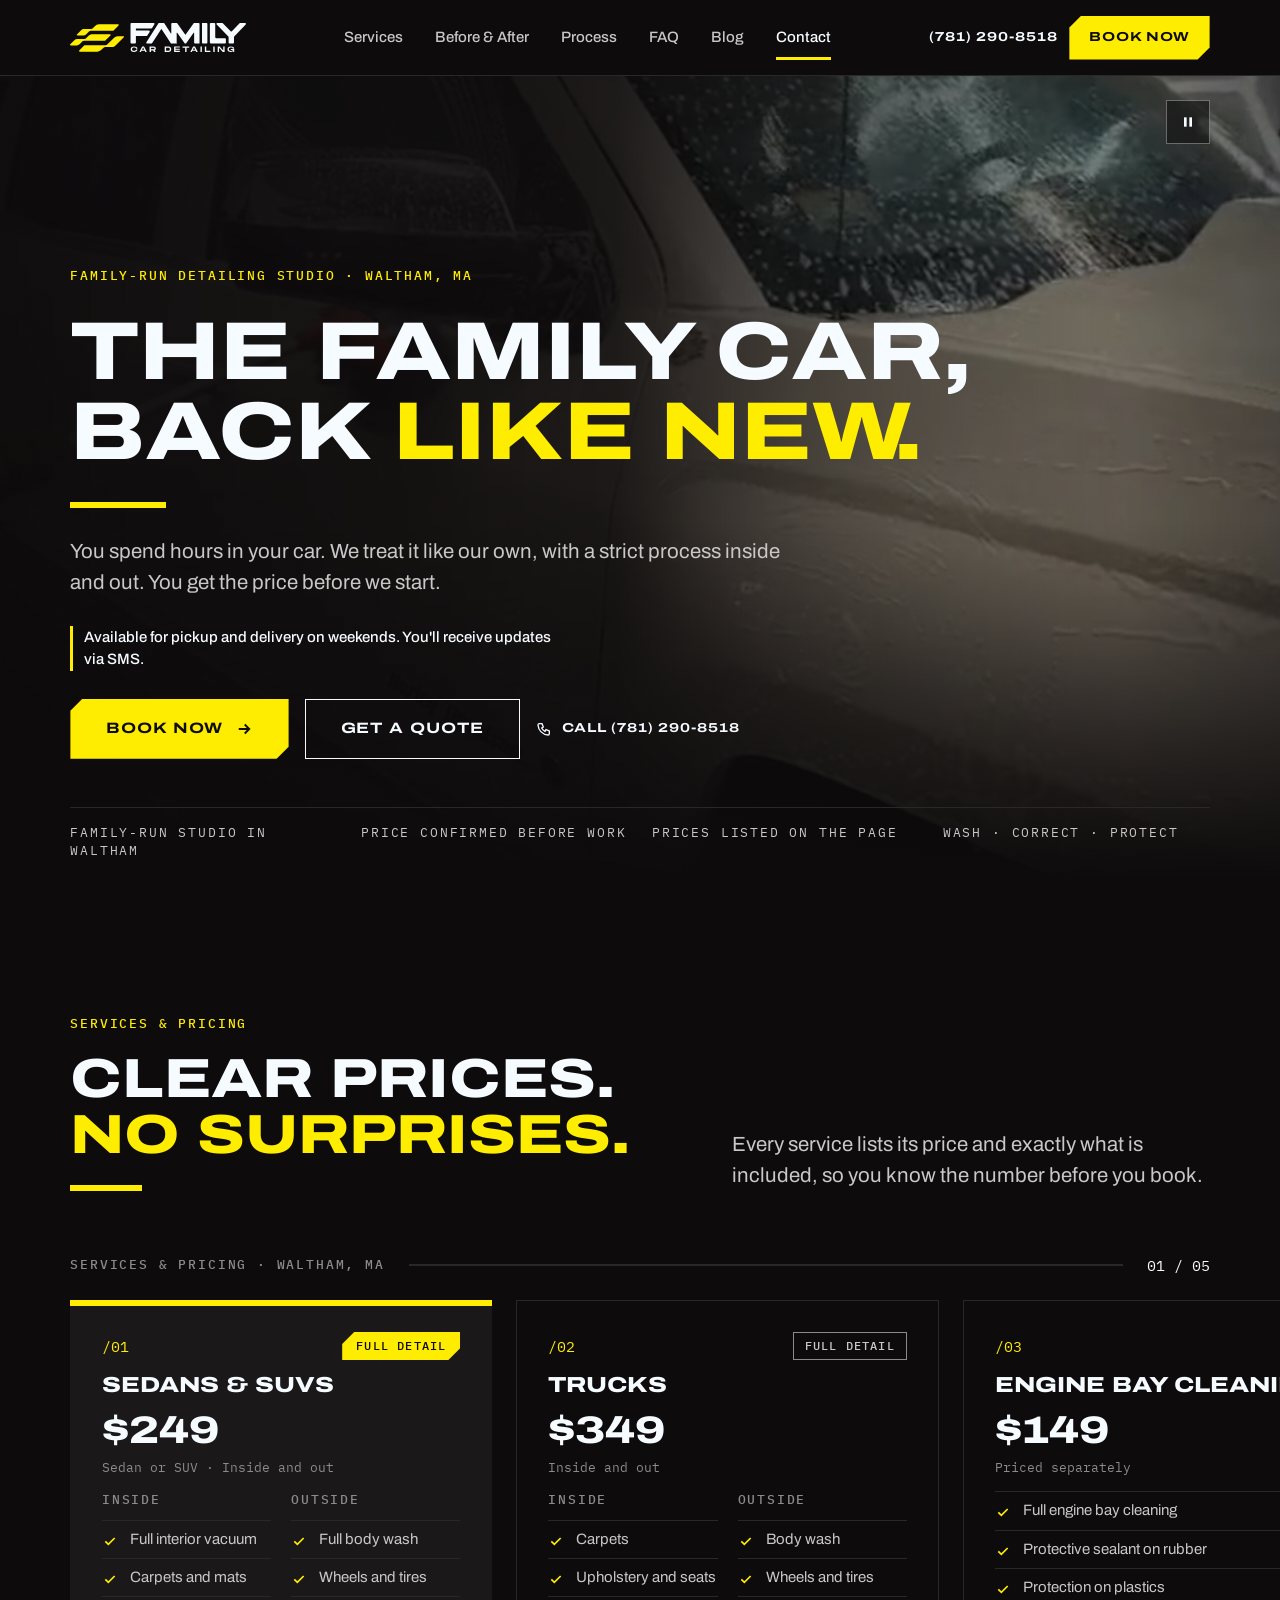
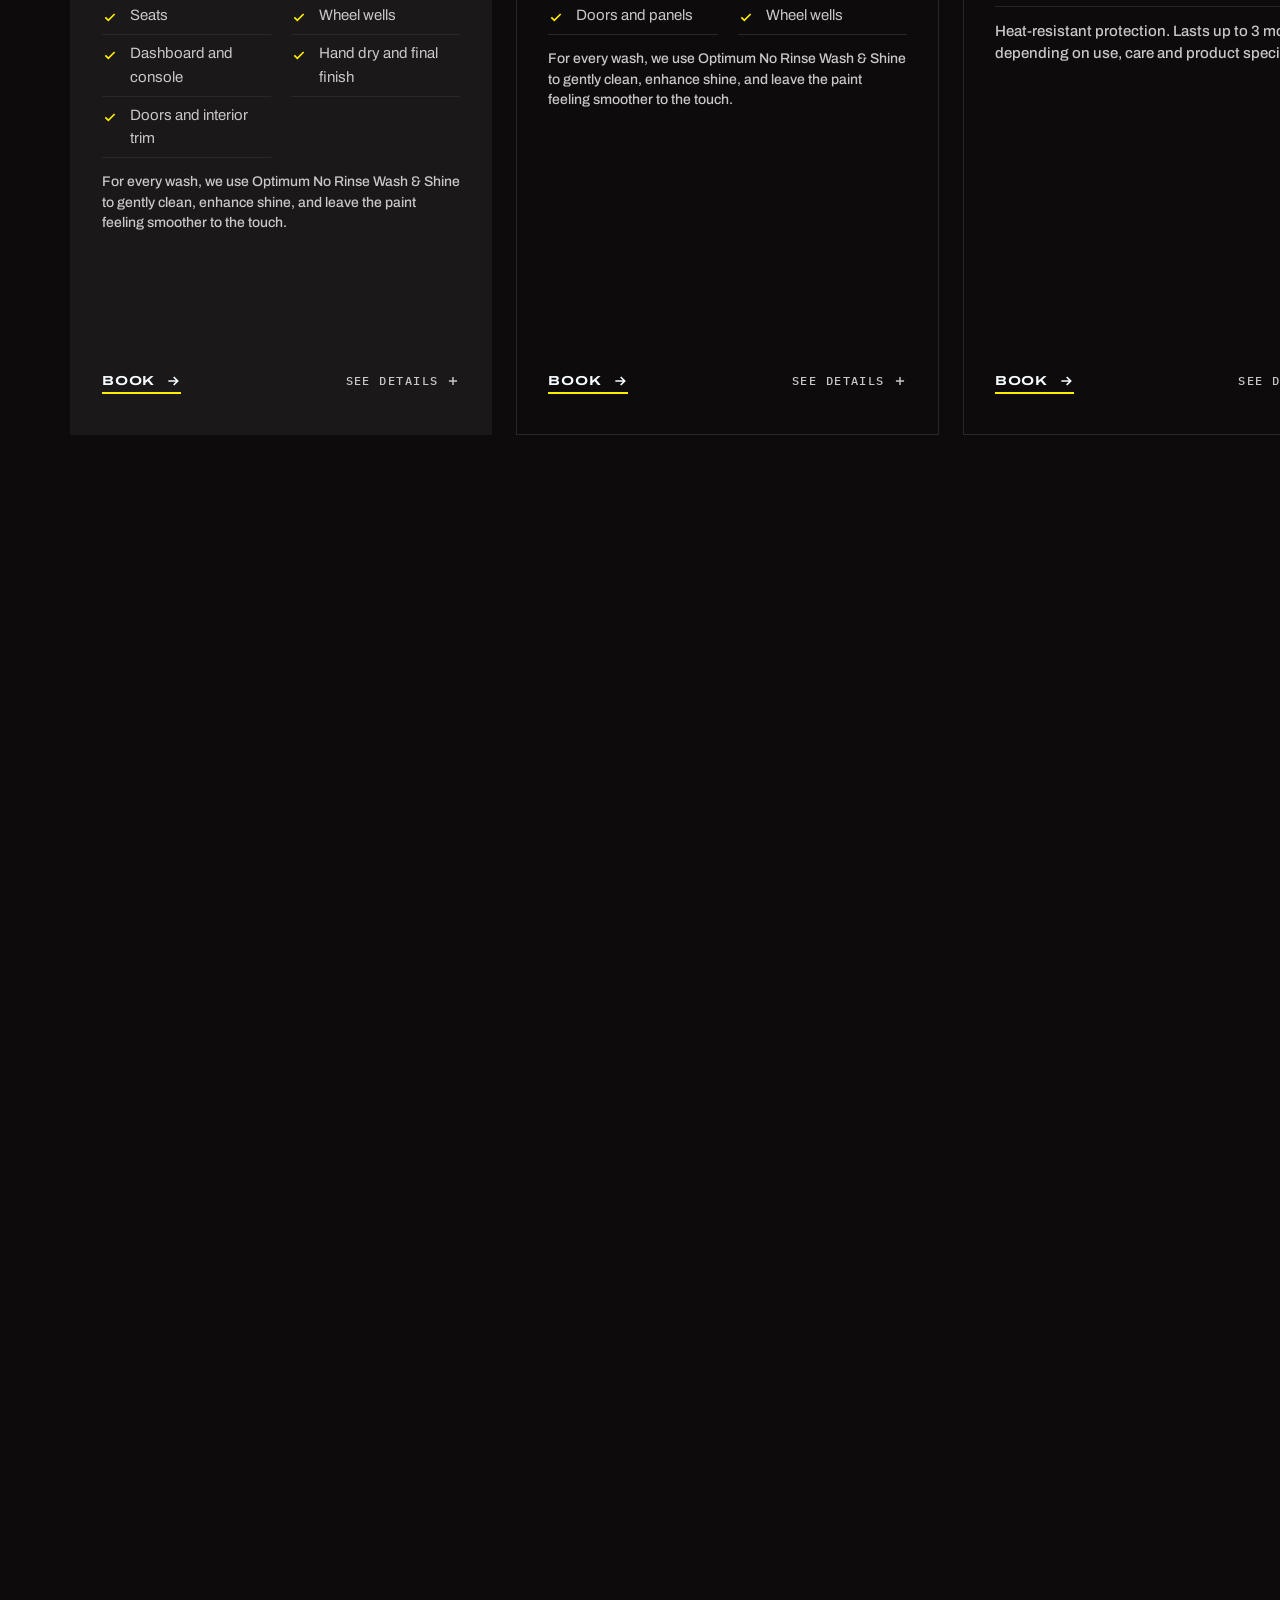
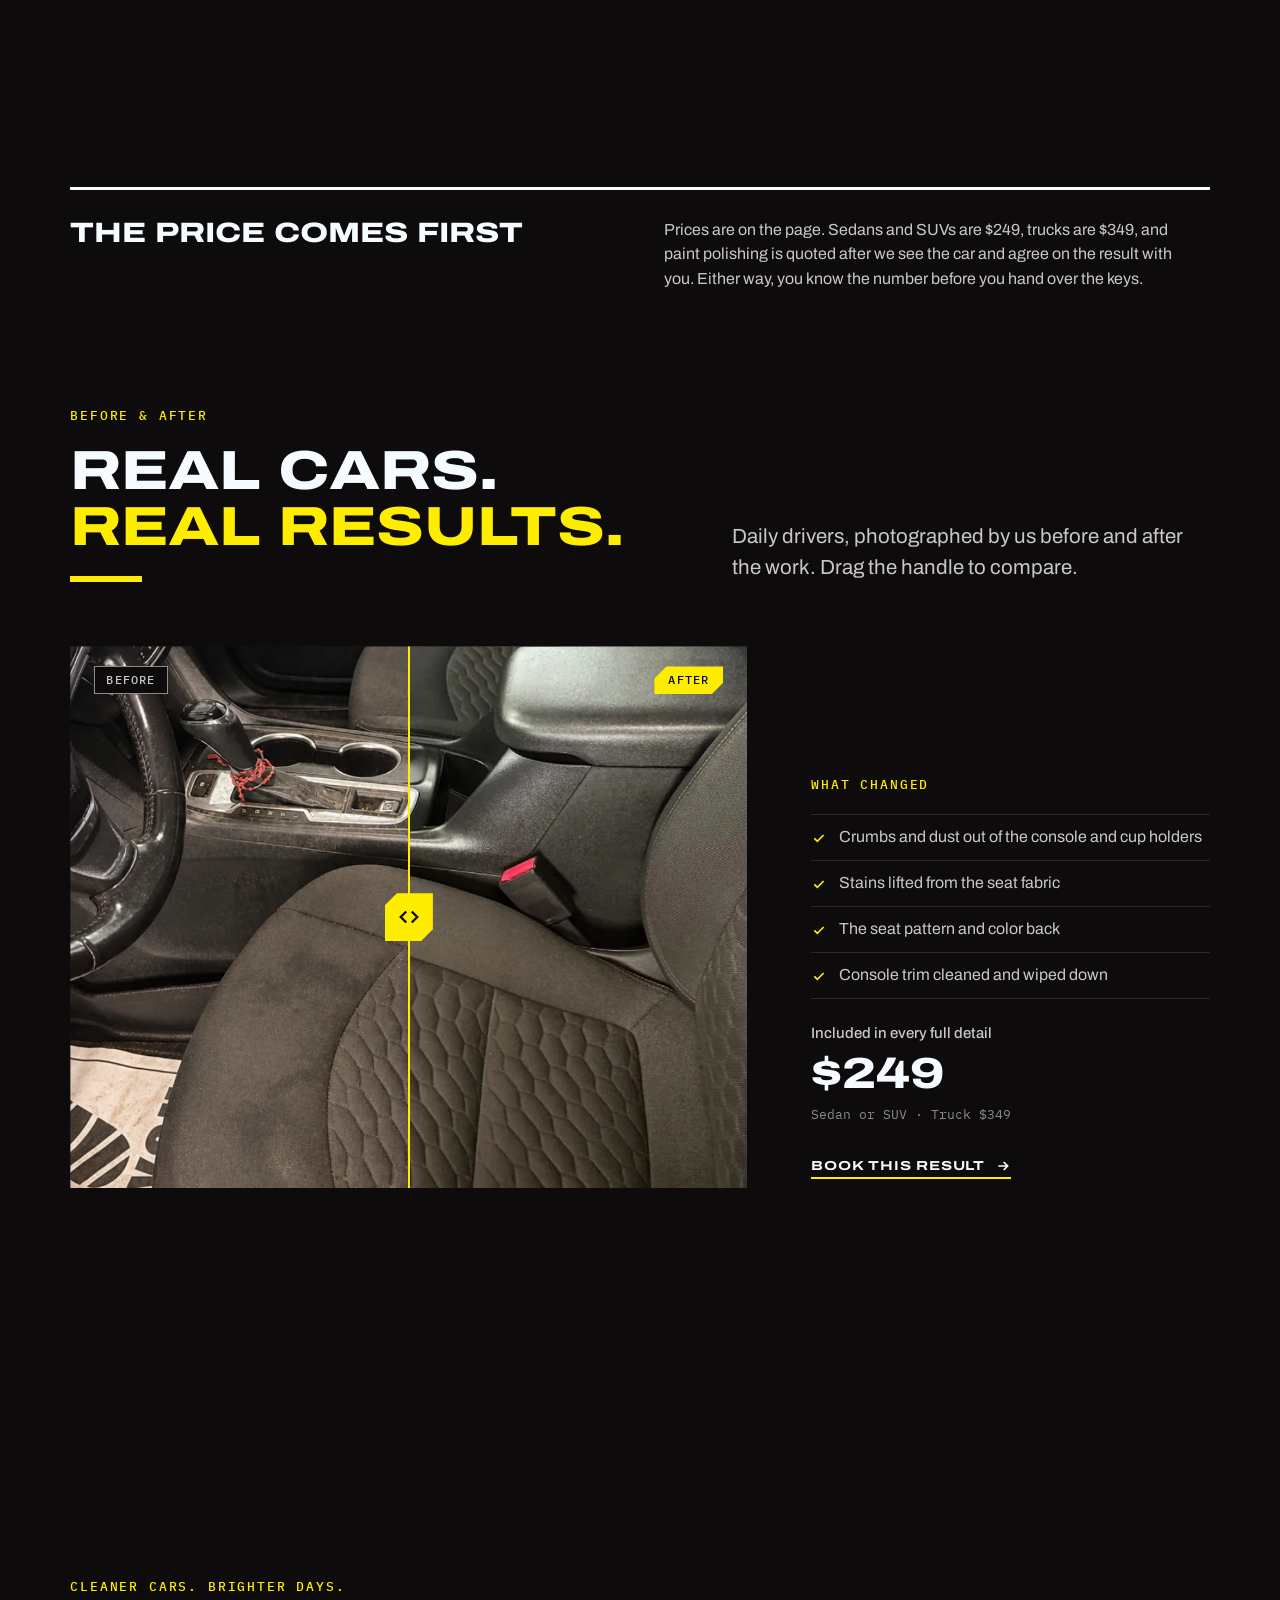
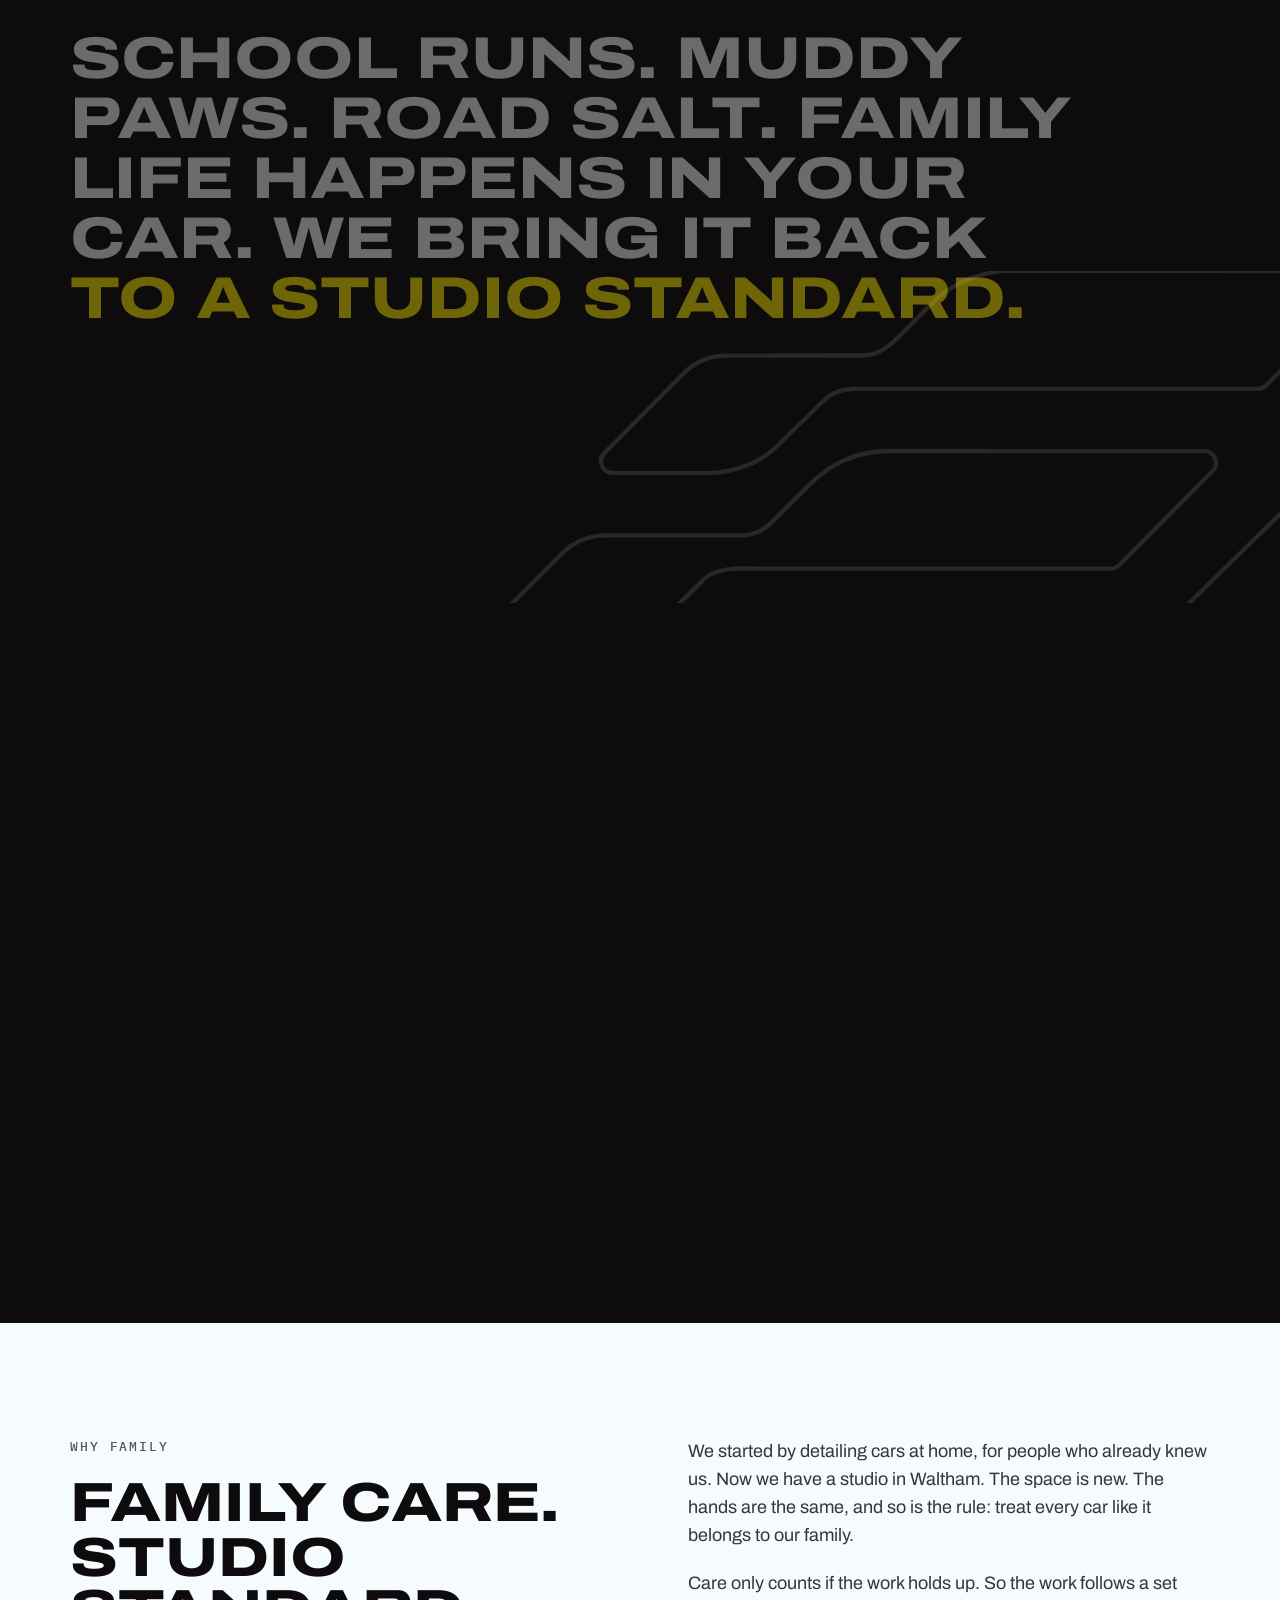
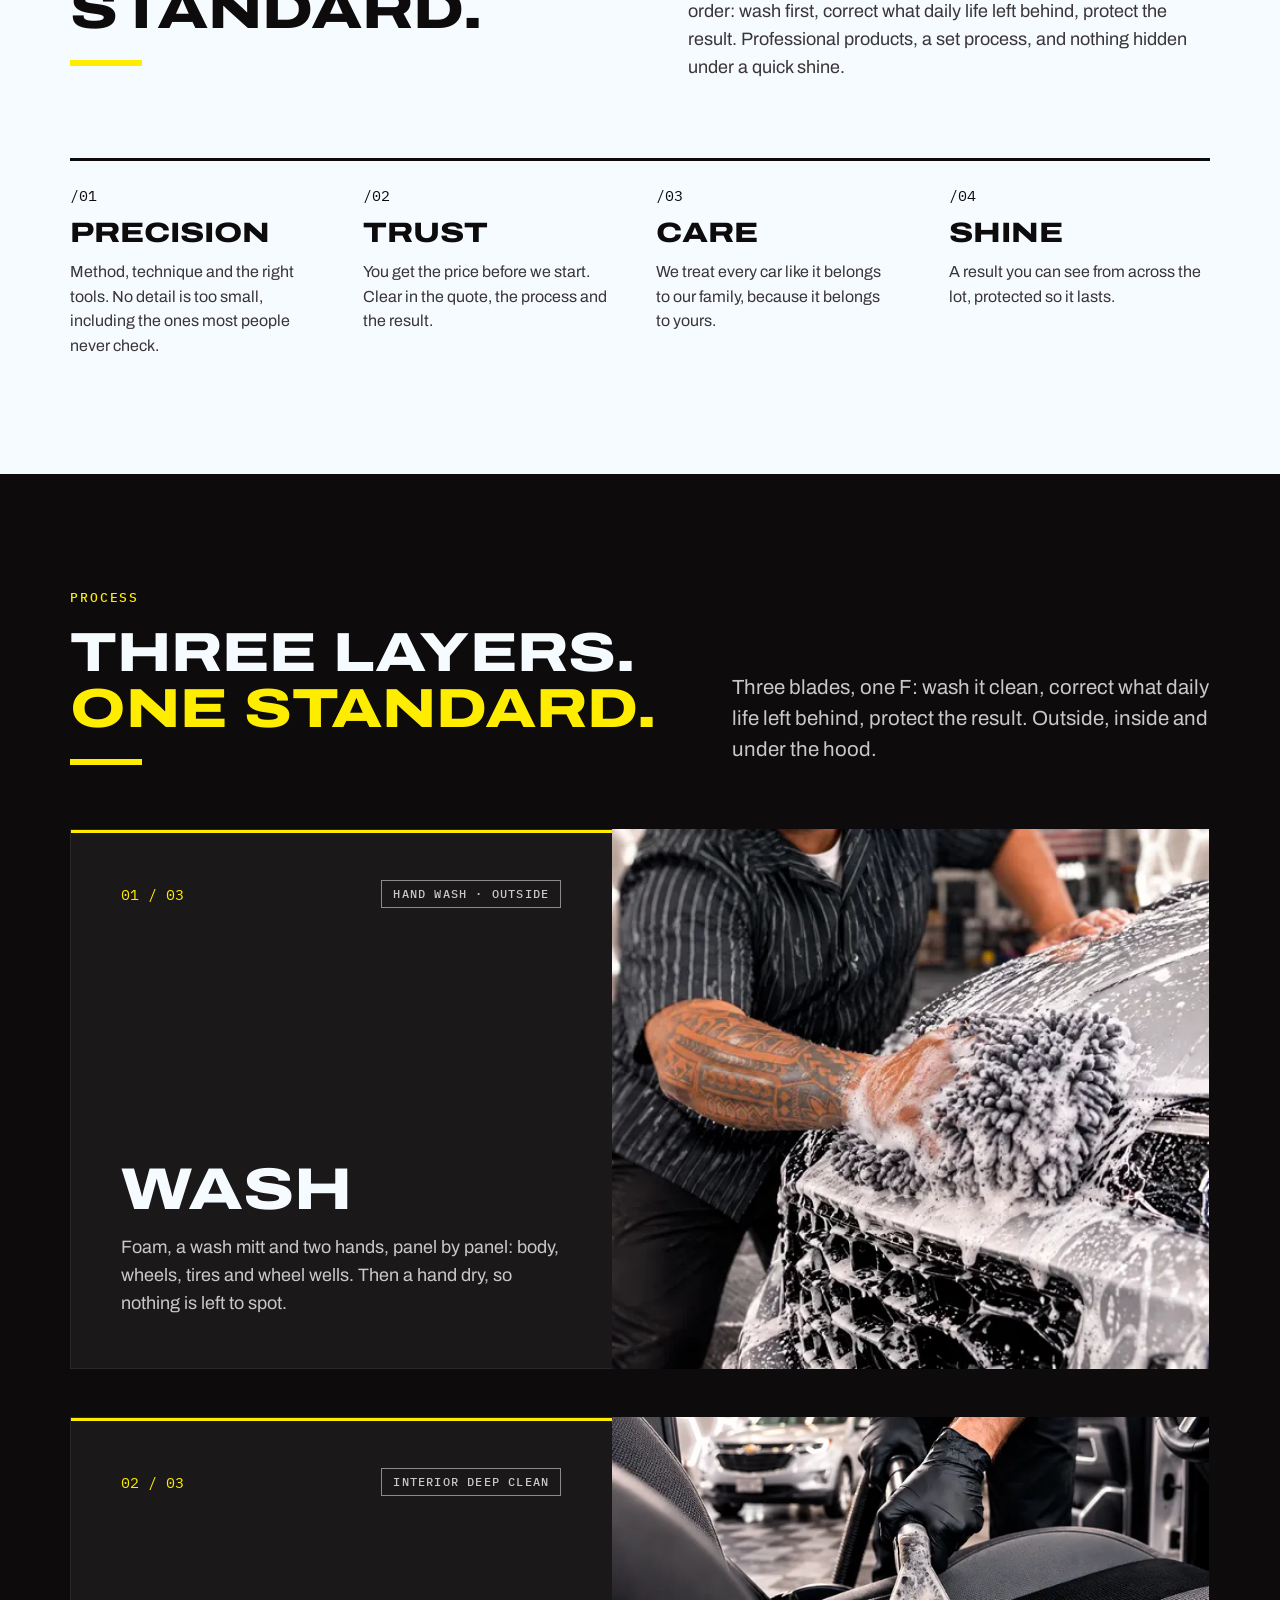
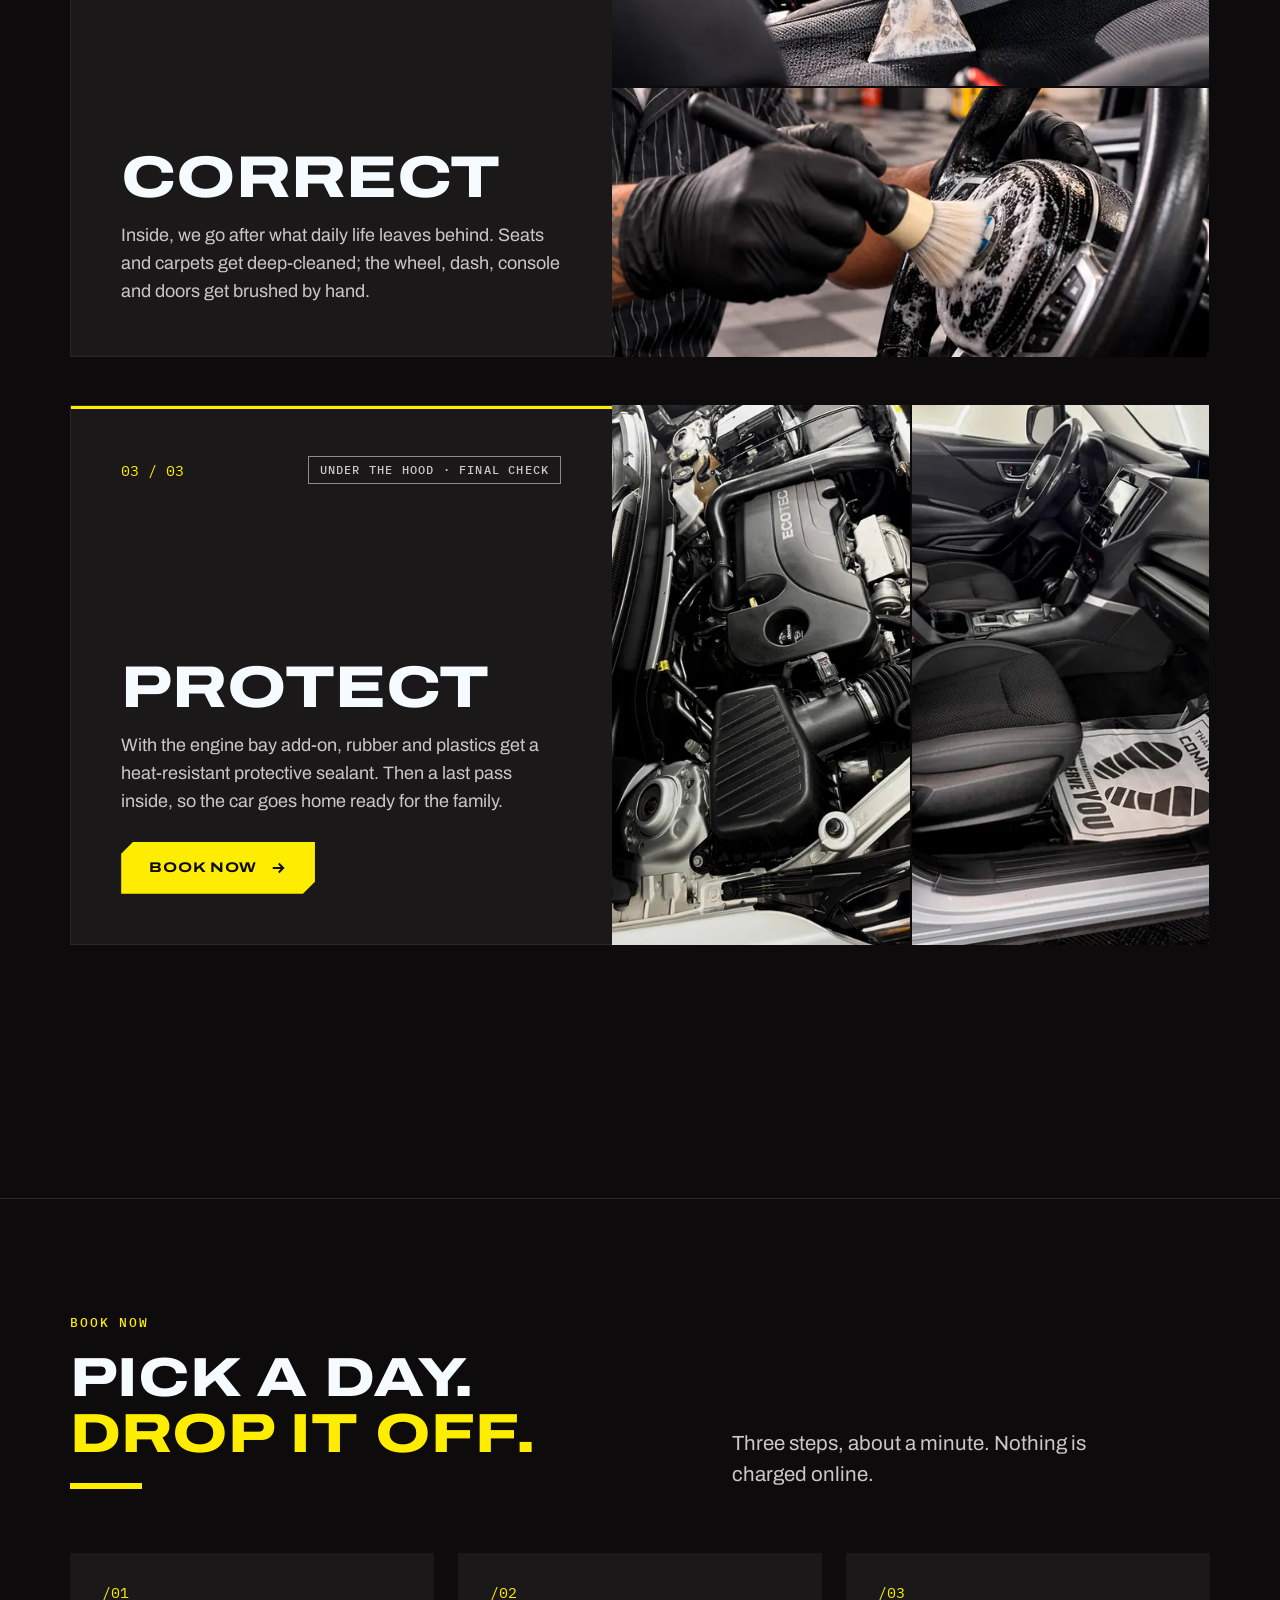
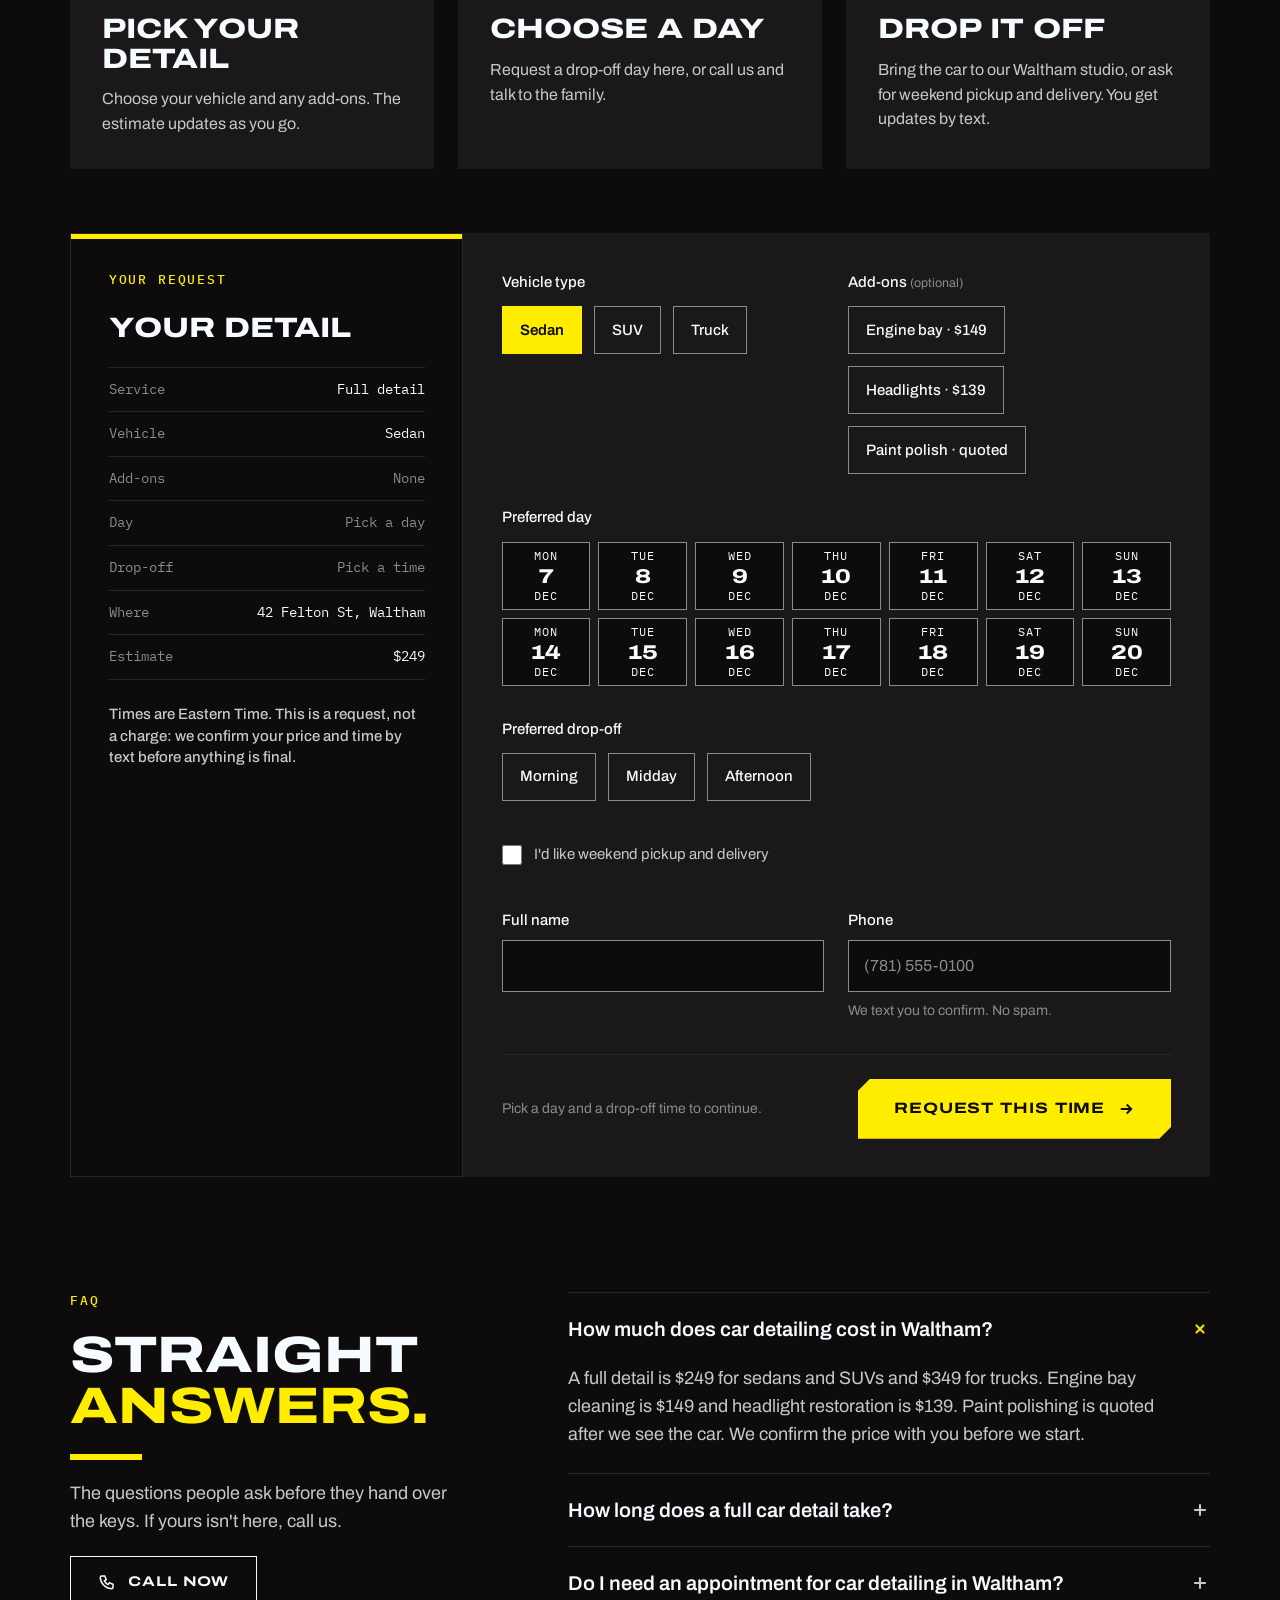
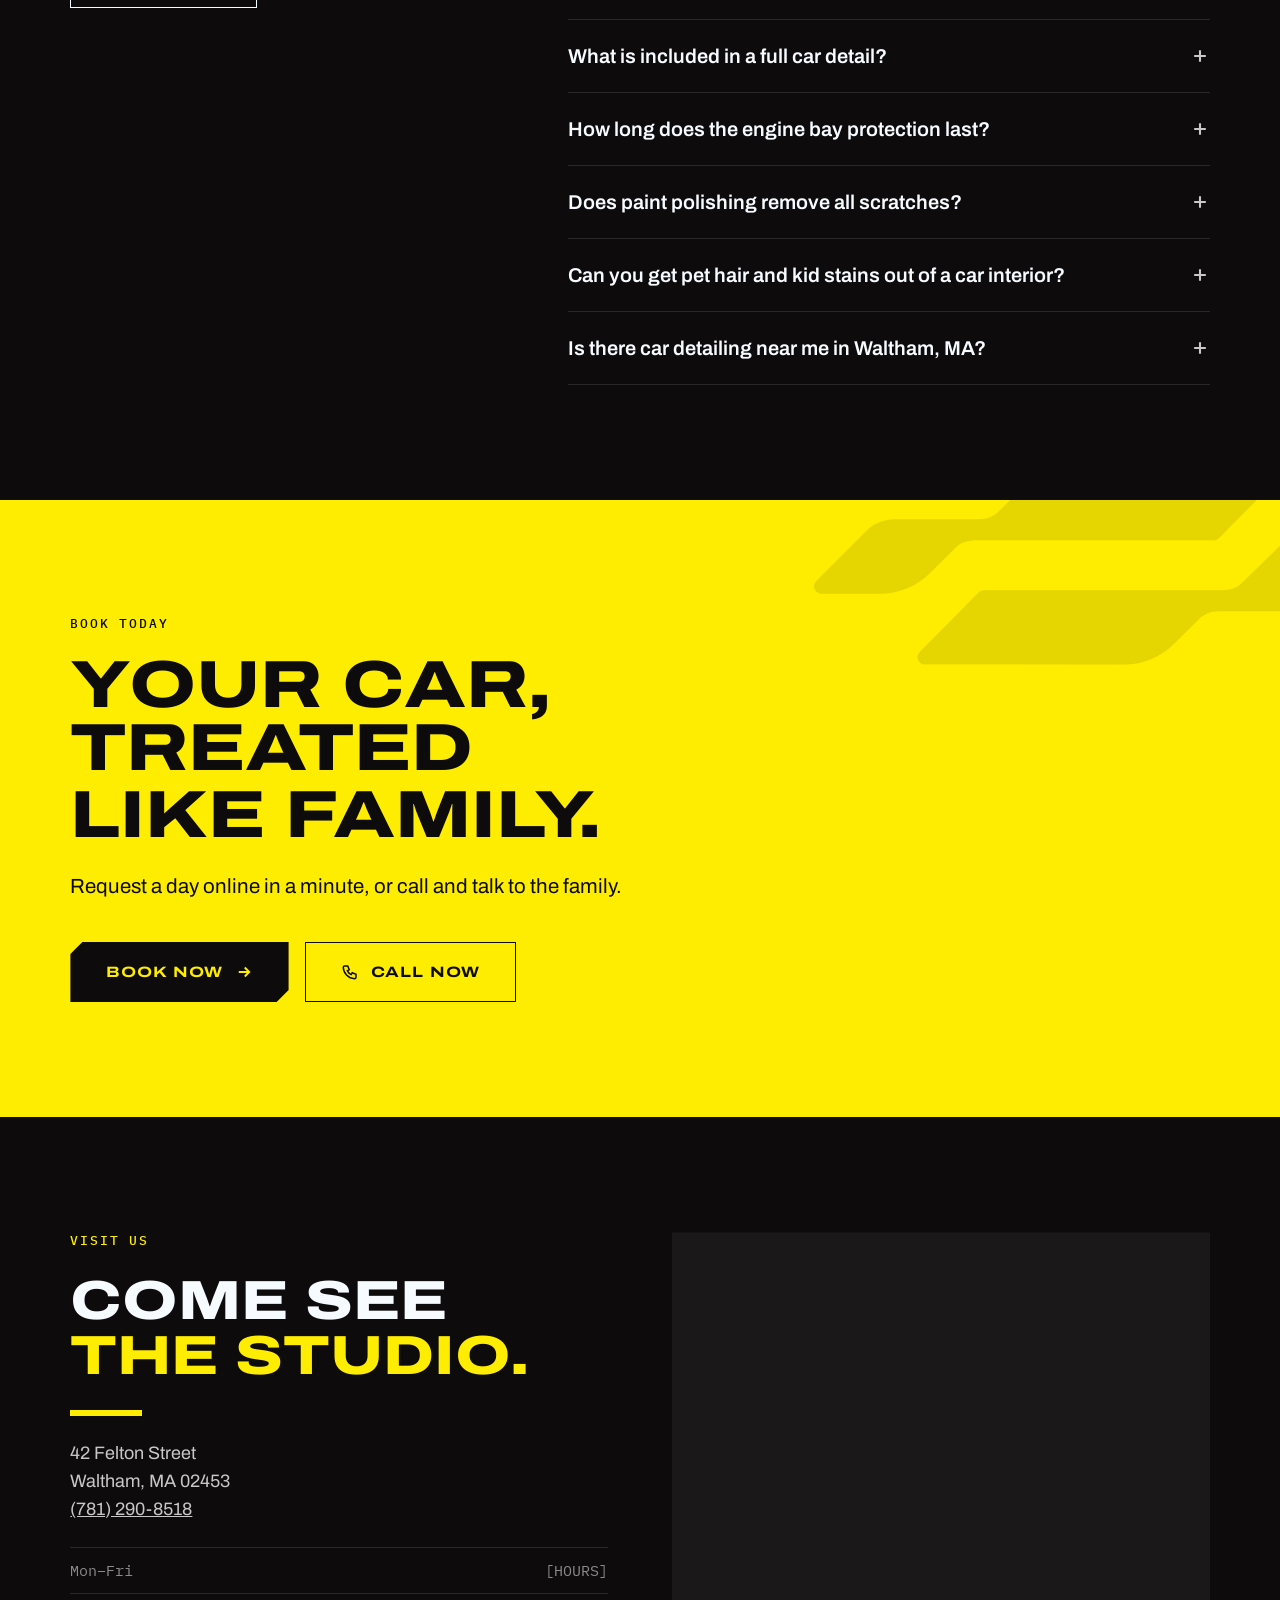
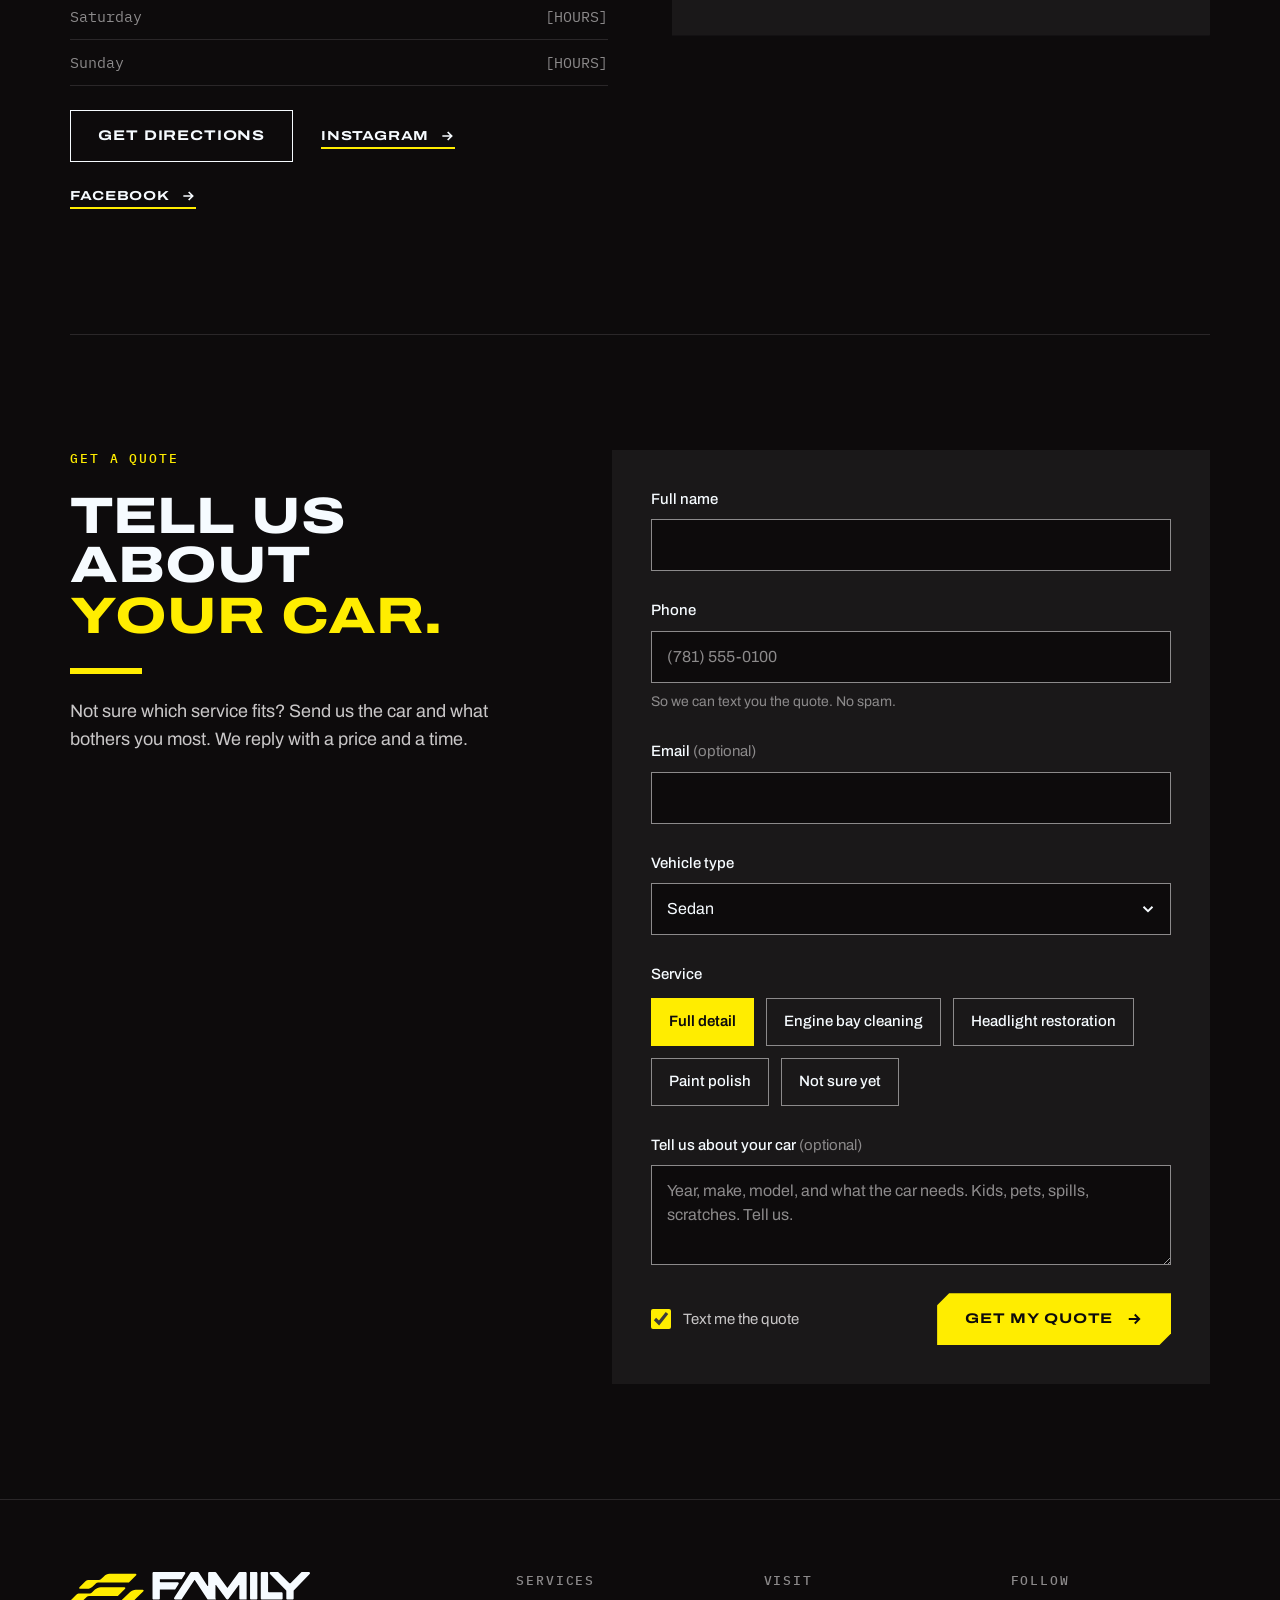
==== commit 933b3bfb: "feat: formulários para Google Sheets + aviso por e-mail via Apps Script; truck com preço puro Co-Aut" ====
--- a/index.html
+++ b/index.html
@@ -7,6 +7,11 @@
 <meta name="description" content="Family-run car detailing in Waltham, MA. Full detail $249, engine bay cleaning, headlight restoration, paint polishing. Price confirmed before we start.">
 <link rel="canonical" href="https://familycardetailing.com/">
 <meta name="theme-color" content="#0D0B0C">
+<!-- Formulários → Apps Script (planilha + e-mail). Colar a URL /exec da implantação em fcd-form-endpoint.
+     A chave abaixo é pública (fica na página) e precisa ser igual a SITE_KEY no script: só filtra envio
+     automático. Nunca colocar senha aqui: este arquivo vai para o repositório público. -->
+<meta name="fcd-form-endpoint" content="">
+<meta name="fcd-form-key" content="80ab7014f73c6baf3291bd03d2dd8c9d989d4d47e20a391e">
 <meta property="og:type" content="website">
 <meta property="og:locale" content="en_US">
 <meta property="og:site_name" content="Family Car Detailing">
@@ -42,7 +47,7 @@
   "areaServed": ["Waltham, MA", "Newton, MA", "Lexington, MA", "Watertown, MA", "Belmont, MA", "Weston, MA", "Lincoln, MA"],
   "makesOffer": [
     { "@type": "Offer", "price": "249", "priceCurrency": "USD", "itemOffered": { "@type": "Service", "name": "Full detail (sedans and SUVs)" } },
-    { "@type": "Offer", "priceSpecification": { "@type": "PriceSpecification", "minPrice": "349", "priceCurrency": "USD" }, "itemOffered": { "@type": "Service", "name": "Full detail (trucks)" } },
+    { "@type": "Offer", "price": "349", "priceCurrency": "USD", "itemOffered": { "@type": "Service", "name": "Full detail (trucks)" } },
     { "@type": "Offer", "price": "149", "priceCurrency": "USD", "itemOffered": { "@type": "Service", "name": "Engine bay cleaning" } },
     { "@type": "Offer", "price": "139", "priceCurrency": "USD", "itemOffered": { "@type": "Service", "name": "Headlight restoration" } },
     { "@type": "Offer", "itemOffered": { "@type": "Service", "name": "Paint polish and decontamination" } }
@@ -55,7 +60,7 @@
   "@context": "https://schema.org",
   "@type": "FAQPage",
   "mainEntity": [
-    { "@type": "Question", "name": "How much does car detailing cost in Waltham?", "acceptedAnswer": { "@type": "Answer", "text": "A full detail is $249 for sedans and SUVs and starts at $349 for trucks. Engine bay cleaning is $149 and headlight restoration is $139. Paint polishing is quoted after we see the car. We confirm the price with you before we start." } },
+    { "@type": "Question", "name": "How much does car detailing cost in Waltham?", "acceptedAnswer": { "@type": "Answer", "text": "A full detail is $249 for sedans and SUVs and $349 for trucks. Engine bay cleaning is $149 and headlight restoration is $139. Paint polishing is quoted after we see the car. We confirm the price with you before we start." } },
     { "@type": "Question", "name": "How long does a full car detail take?", "acceptedAnswer": { "@type": "Answer", "text": "It varies a lot with the size and condition of the car, so we don't list a fixed time. We look the car over when you drop it off and text you as soon as it's ready." } },
     { "@type": "Question", "name": "What is included in a full car detail?", "acceptedAnswer": { "@type": "Answer", "text": "A full detail covers the car inside and out. Inside: a complete vacuum, carpets and mats, seats, dashboard and console, doors and interior trim. Outside: a full body wash, wheels and tires, wheel wells, then drying and a final finish." } },
     { "@type": "Question", "name": "How long does the engine bay protection last?", "acceptedAnswer": { "@type": "Answer", "text": "Up to about three months. It depends on how the car is used and maintained and on the product's specifications. The protection is heat-resistant and does not come off easily in normal use." } },
@@ -141,7 +146,7 @@
       <div class="fcd-rail__bar" aria-hidden="true"><span class="fcd-eyebrow" style="color:var(--muted)">Services &amp; pricing · Waltham, MA</span><span class="fcd-rail__progress"><i></i></span><span class="fcd-data" data-rail-count>01 / 05</span></div>
       <div class="fcd-rail__track" data-rail-track>
       <article class="fcd-package fcd-svc fcd-package--featured"><div class="fcd-package__top"><span class="fcd-num">/01</span><span class="fcd-tag">Full detail</span></div><h3 class="fcd-h3">Sedans &amp; SUVs</h3><div class="fcd-package__price">$249<small>Sedan or SUV · Inside and out</small></div><div class="fcd-svc__groups fcd-svc__groups--2"><div class="fcd-svc__group"><span class="fcd-eyebrow fcd-svc__label">Inside</span><ul class="fcd-list"><li><svg aria-hidden="true"><use href="#i-check"/></svg>Full interior vacuum</li><li><svg aria-hidden="true"><use href="#i-check"/></svg>Carpets and mats</li><li><svg aria-hidden="true"><use href="#i-check"/></svg>Seats</li><li><svg aria-hidden="true"><use href="#i-check"/></svg>Dashboard and console</li><li><svg aria-hidden="true"><use href="#i-check"/></svg>Doors and interior trim</li></ul></div><div class="fcd-svc__group"><span class="fcd-eyebrow fcd-svc__label">Outside</span><ul class="fcd-list"><li><svg aria-hidden="true"><use href="#i-check"/></svg>Full body wash</li><li><svg aria-hidden="true"><use href="#i-check"/></svg>Wheels and tires</li><li><svg aria-hidden="true"><use href="#i-check"/></svg>Wheel wells</li><li><svg aria-hidden="true"><use href="#i-check"/></svg>Hand dry and final finish</li></ul></div></div><p class="fcd-small fcd-svc__wash">For every wash, we use Optimum No Rinse Wash &amp; Shine to gently clean, enhance shine, and leave the paint feeling smoother to the touch.</p><div class="fcd-svc__actions"><a class="fcd-link" href="#book" data-book-vehicle="Sedan">Book<span class="fcd-sr"> a full detail</span><svg aria-hidden="true"><use href="#i-arrow"/></svg></a><button class="fcd-svc__more" type="button" data-modal-open="modal-full-detail" aria-haspopup="dialog">See details<span class="fcd-sr"> about the full detail</span><svg aria-hidden="true"><use href="#i-plus"/></svg></button></div></article>
-      <article class="fcd-package fcd-svc"><div class="fcd-package__top"><span class="fcd-num">/02</span><span class="fcd-tag fcd-tag--outline">Full detail</span></div><h3 class="fcd-h3">Trucks</h3><div class="fcd-package__price">From $349<small>Inside and out</small></div><div class="fcd-svc__groups fcd-svc__groups--2"><div class="fcd-svc__group"><span class="fcd-eyebrow fcd-svc__label">Inside</span><ul class="fcd-list"><li><svg aria-hidden="true"><use href="#i-check"/></svg>Carpets</li><li><svg aria-hidden="true"><use href="#i-check"/></svg>Upholstery and seats</li><li><svg aria-hidden="true"><use href="#i-check"/></svg>Doors and panels</li></ul></div><div class="fcd-svc__group"><span class="fcd-eyebrow fcd-svc__label">Outside</span><ul class="fcd-list"><li><svg aria-hidden="true"><use href="#i-check"/></svg>Body wash</li><li><svg aria-hidden="true"><use href="#i-check"/></svg>Wheels and tires</li><li><svg aria-hidden="true"><use href="#i-check"/></svg>Wheel wells</li></ul></div></div><p class="fcd-small fcd-svc__wash">For every wash, we use Optimum No Rinse Wash &amp; Shine to gently clean, enhance shine, and leave the paint feeling smoother to the touch.</p><div class="fcd-svc__actions"><a class="fcd-link" href="#book" data-book-vehicle="Truck">Book<span class="fcd-sr"> a truck detail</span><svg aria-hidden="true"><use href="#i-arrow"/></svg></a><button class="fcd-svc__more" type="button" data-modal-open="modal-full-detail" aria-haspopup="dialog">See details<span class="fcd-sr"> about the truck detail</span><svg aria-hidden="true"><use href="#i-plus"/></svg></button></div></article>
+      <article class="fcd-package fcd-svc"><div class="fcd-package__top"><span class="fcd-num">/02</span><span class="fcd-tag fcd-tag--outline">Full detail</span></div><h3 class="fcd-h3">Trucks</h3><div class="fcd-package__price">$349<small>Inside and out</small></div><div class="fcd-svc__groups fcd-svc__groups--2"><div class="fcd-svc__group"><span class="fcd-eyebrow fcd-svc__label">Inside</span><ul class="fcd-list"><li><svg aria-hidden="true"><use href="#i-check"/></svg>Carpets</li><li><svg aria-hidden="true"><use href="#i-check"/></svg>Upholstery and seats</li><li><svg aria-hidden="true"><use href="#i-check"/></svg>Doors and panels</li></ul></div><div class="fcd-svc__group"><span class="fcd-eyebrow fcd-svc__label">Outside</span><ul class="fcd-list"><li><svg aria-hidden="true"><use href="#i-check"/></svg>Body wash</li><li><svg aria-hidden="true"><use href="#i-check"/></svg>Wheels and tires</li><li><svg aria-hidden="true"><use href="#i-check"/></svg>Wheel wells</li></ul></div></div><p class="fcd-small fcd-svc__wash">For every wash, we use Optimum No Rinse Wash &amp; Shine to gently clean, enhance shine, and leave the paint feeling smoother to the touch.</p><div class="fcd-svc__actions"><a class="fcd-link" href="#book" data-book-vehicle="Truck">Book<span class="fcd-sr"> a truck detail</span><svg aria-hidden="true"><use href="#i-arrow"/></svg></a><button class="fcd-svc__more" type="button" data-modal-open="modal-full-detail" aria-haspopup="dialog">See details<span class="fcd-sr"> about the truck detail</span><svg aria-hidden="true"><use href="#i-plus"/></svg></button></div></article>
       <article class="fcd-package fcd-svc"><div class="fcd-package__top"><span class="fcd-num">/03</span><span class="fcd-tag fcd-tag--outline">Add-on</span></div><h3 class="fcd-h3">Engine bay cleaning</h3><div class="fcd-package__price">$149<small>Priced separately</small></div><div class="fcd-svc__groups"><div class="fcd-svc__group"><ul class="fcd-list"><li><svg aria-hidden="true"><use href="#i-check"/></svg>Full engine bay cleaning</li><li><svg aria-hidden="true"><use href="#i-check"/></svg>Protective sealant on rubber</li><li><svg aria-hidden="true"><use href="#i-check"/></svg>Protection on plastics</li></ul></div></div><p class="fcd-small">Heat-resistant protection. Lasts up to 3 months, depending on use, care and product specifications.</p><div class="fcd-svc__actions"><a class="fcd-link" href="#book" data-book-addon="Engine bay cleaning">Book<span class="fcd-sr"> engine bay cleaning</span><svg aria-hidden="true"><use href="#i-arrow"/></svg></a><button class="fcd-svc__more" type="button" data-modal-open="modal-engine" aria-haspopup="dialog">See details<span class="fcd-sr"> about engine bay cleaning</span><svg aria-hidden="true"><use href="#i-plus"/></svg></button></div></article>
       <article class="fcd-package fcd-svc"><div class="fcd-package__top"><span class="fcd-num">/04</span><span class="fcd-tag fcd-tag--outline">Add-on</span></div><h3 class="fcd-h3">Headlight restoration</h3><div class="fcd-package__price">$139<small>Priced separately</small></div><div class="fcd-svc__groups"><div class="fcd-svc__group"><ul class="fcd-list"><li><svg aria-hidden="true"><use href="#i-check"/></svg>Sanding to remove yellowing and oxidation</li><li><svg aria-hidden="true"><use href="#i-check"/></svg>Clarity and finish restored</li></ul></div></div><p class="fcd-small">We use polymer vapor technology in the headlight restoration process.</p><div class="fcd-svc__actions"><a class="fcd-link" href="#book" data-book-addon="Headlight restoration">Book<span class="fcd-sr"> headlight restoration</span><svg aria-hidden="true"><use href="#i-arrow"/></svg></a></div></article>
       <article class="fcd-package fcd-svc"><div class="fcd-package__top"><span class="fcd-num">/05</span><span class="fcd-tag fcd-tag--outline">Add-on</span></div><h3 class="fcd-h3">Paint polish &amp; decontamination</h3><div class="fcd-package__price fcd-package__price--text">Quoted in person<small>After we assess the paint</small></div><div class="fcd-svc__groups"><div class="fcd-svc__group"><ul class="fcd-list"><li><svg aria-hidden="true"><use href="#i-check"/></svg>Tar, paint overspray and adhesive residue removed</li><li><svg aria-hidden="true"><use href="#i-check"/></svg>Polish to reduce or remove light scratches</li><li><svg aria-hidden="true"><use href="#i-check"/></svg>Gloss brought back</li></ul></div></div><p class="fcd-small">We agree on the price and the expected result with you after looking at the paint and how deep the scratches go.</p><div class="fcd-svc__actions"><a class="fcd-link" href="#book" data-book-addon="Paint polish">Book<span class="fcd-sr"> paint polishing</span><svg aria-hidden="true"><use href="#i-arrow"/></svg></a></div></article>
@@ -151,7 +156,7 @@
 
     <div class="fcd-note" data-reveal="rise">
       <h3 class="fcd-h3">The price comes first</h3>
-      <p>Prices are on the page. Sedans and SUVs are $249, truck pricing starts at $349, and paint polishing is quoted after we see the car and agree on the result with you. Either way, you know the number before you hand over the keys.</p>
+      <p>Prices are on the page. Sedans and SUVs are $249, trucks are $349, and paint polishing is quoted after we see the car and agree on the result with you. Either way, you know the number before you hand over the keys.</p>
     </div>
   </div>
 </section>
@@ -190,7 +195,7 @@
         </ul>
         <div class="fcd-ba-aside__price">
           <span class="fcd-small">Included in every full detail</span>
-          <div class="fcd-package__price">$249<small>Sedan or SUV · Truck from $349</small></div>
+          <div class="fcd-package__price">$249<small>Sedan or SUV · Truck $349</small></div>
         </div>
         <a class="fcd-link" href="#book" style="align-self:flex-start">Book this result<svg aria-hidden="true"><use href="#i-arrow"/></svg></a>
       </div>
@@ -305,8 +310,8 @@
       <div class="fcd-glow" data-glow data-reveal="rise" style="--d:2"><span class="fcd-num">/03</span><h3 class="fcd-h3">Drop it off</h3><p>Bring the car to our Waltham studio, or ask for weekend pickup and delivery. You get updates by text.</p></div>
     </div>
 
-    <!-- data-endpoint: URL que recebe o POST (JSON). Vazio = modo de pré-visualização, nada é enviado. -->
-    <form class="fcd-book" id="book-form" data-form="booking" data-endpoint="" novalidate>
+    <!-- Destino do envio: meta fcd-form-endpoint no <head>. Vazio = modo de pré-visualização, nada é enviado. -->
+    <form class="fcd-book" id="book-form" data-form="booking" novalidate>
       <aside class="fcd-book__summary" aria-label="Your request">
         <span class="fcd-eyebrow">Your request</span>
         <h3 class="fcd-h3">Your detail</h3>
@@ -323,12 +328,12 @@
       </aside>
 
       <div class="fcd-book__form">
-        <!-- Preços do agendamento: só aqui (data-price / data-from / data-quote). O JS soma e mostra em "Estimate". -->
+        <!-- Preços do agendamento: só aqui (data-price / data-quote). O JS soma e mostra em "Estimate". -->
         <div class="fcd-book__row">
           <fieldset class="fcd-fieldset"><legend>Vehicle type</legend><div class="fcd-choices">
             <label class="fcd-choice"><input type="radio" name="vehicle" value="Sedan" data-price="249" checked><span>Sedan</span></label>
             <label class="fcd-choice"><input type="radio" name="vehicle" value="SUV" data-price="249"><span>SUV</span></label>
-            <label class="fcd-choice"><input type="radio" name="vehicle" value="Truck" data-price="349" data-from><span>Truck</span></label>
+            <label class="fcd-choice"><input type="radio" name="vehicle" value="Truck" data-price="349"><span>Truck</span></label>
           </div></fieldset>
           <fieldset class="fcd-fieldset"><legend>Add-ons <small style="font-weight:400;color:var(--muted)">(optional)</small></legend><div class="fcd-choices">
             <label class="fcd-choice"><input type="checkbox" name="addons" value="Engine bay cleaning" data-price="149"><span>Engine bay · $149</span></label>
@@ -376,7 +381,7 @@
       <a class="fcd-btn fcd-btn--secondary" href="tel:+17812908518" style="align-self:flex-start"><svg aria-hidden="true"><use href="#i-phone"/></svg>Call now</a>
     </div>
     <div>
-      <details class="fcd-faq" open><summary>How much does car detailing cost in Waltham?<svg aria-hidden="true"><use href="#i-plus"/></svg></summary><div class="fcd-faq__body">A full detail is $249 for sedans and SUVs and starts at $349 for trucks. Engine bay cleaning is $149 and headlight restoration is $139. Paint polishing is quoted after we see the car. We confirm the price with you before we start.</div></details>
+      <details class="fcd-faq" open><summary>How much does car detailing cost in Waltham?<svg aria-hidden="true"><use href="#i-plus"/></svg></summary><div class="fcd-faq__body">A full detail is $249 for sedans and SUVs and $349 for trucks. Engine bay cleaning is $149 and headlight restoration is $139. Paint polishing is quoted after we see the car. We confirm the price with you before we start.</div></details>
       <details class="fcd-faq"><summary>How long does a full car detail take?<svg aria-hidden="true"><use href="#i-plus"/></svg></summary><div class="fcd-faq__body">It varies a lot with the size and condition of the car, so we don't list a fixed time. We look the car over when you drop it off and text you as soon as it's ready.</div></details>
       <details class="fcd-faq"><summary>Do I need an appointment for car detailing in Waltham?<svg aria-hidden="true"><use href="#i-plus"/></svg></summary><div class="fcd-faq__body">Yes, booking ahead holds a slot in the studio for your car. You can request a day online or call (781) 290-8518. We're open <span data-tbd="hours">[HOURS]</span>.</div></details>
       <details class="fcd-faq"><summary>What is included in a full car detail?<svg aria-hidden="true"><use href="#i-plus"/></svg></summary><div class="fcd-faq__body">A full detail covers the car inside and out. Inside: a complete vacuum, carpets and mats, seats, dashboard and console, doors and interior trim. Outside: a full body wash, wheels and tires, wheel wells, then drying and a final finish.</div></details>
@@ -427,7 +432,7 @@
         <div class="fcd-bar"></div>
         <p class="fcd-body">Not sure which service fits? Send us the car and what bothers you most. We reply with a price and a time.</p>
       </div>
-      <form class="fcd-form" id="quote-form" data-form="quote" data-endpoint="" novalidate>
+      <form class="fcd-form" id="quote-form" data-form="quote" novalidate>
         <div class="fcd-field"><label class="fcd-label" for="f-name">Full name</label><input class="fcd-input" id="f-name" name="name" type="text" autocomplete="name" maxlength="80" required aria-describedby="f-name-msg"><span class="fcd-msg fcd-msg--error" id="f-name-msg" hidden><svg aria-hidden="true"><use href="#i-alert"/></svg><span>Add your name so we know who to reply to.</span></span></div>
         <div class="fcd-field"><label class="fcd-label" for="f-phone">Phone</label><input class="fcd-input" id="f-phone" name="phone" type="tel" autocomplete="tel" inputmode="tel" maxlength="20" placeholder="(781) 555-0100" required aria-describedby="f-phone-msg f-phone-help"><span class="fcd-help" id="f-phone-help">So we can text you the quote. No spam.</span><span class="fcd-msg fcd-msg--error" id="f-phone-msg" hidden><svg aria-hidden="true"><use href="#i-alert"/></svg><span>Add a 10-digit phone number, like (781) 555-0100.</span></span></div>
         <div class="fcd-field"><label class="fcd-label" for="f-email">Email <small>(optional)</small></label><input class="fcd-input" id="f-email" name="email" type="email" autocomplete="email" maxlength="120" aria-describedby="f-email-msg"><span class="fcd-msg fcd-msg--error" id="f-email-msg" hidden><svg aria-hidden="true"><use href="#i-alert"/></svg><span>Add the rest of your email, like @gmail.com.</span></span></div>
@@ -492,7 +497,7 @@
     <section class="fcd-modal__part"><h3>The wash</h3><p>For every wash, we use Optimum No Rinse Wash &amp; Shine to gently clean, enhance shine, and leave the paint feeling smoother to the touch.</p><dl class="fcd-spec"><div><dt>Product</dt><dd>Optimum No Rinse Wash &amp; Shine</dd></div><div><dt>Where</dt><dd>Every wash</dd></div></dl></section>
     <section class="fcd-modal__part"><h3>Inside: dashboard, console and door trim</h3><p>We take care of the dashboard, console and plastic door trim. After cleaning, we apply Koch-Chemie Top Star, a professional product that renews the look and leaves a satin finish with a soft, natural sheen.</p><p>According to Koch-Chemie, its formula protects against ultraviolet (UV) rays, helping preserve surfaces from sun exposure. It also helps keep plastics flexible, and its antistatic action helps reduce how much dust they attract. The result is a renewed, protected interior that is pleasant to spend time in.</p><ul class="fcd-list"><li><svg aria-hidden="true"><use href="#i-check"/></svg>Satin finish with a soft, natural sheen</li><li><svg aria-hidden="true"><use href="#i-check"/></svg>Helps protect plastics from UV rays</li><li><svg aria-hidden="true"><use href="#i-check"/></svg>Antistatic action helps reduce dust</li></ul><dl class="fcd-spec"><div><dt>Product</dt><dd>Koch-Chemie Top Star</dd></div><div><dt>Where</dt><dd>Dashboard, console, door trim</dd></div></dl></section>
     <section class="fcd-modal__part"><h3>Outside: unpainted bumpers, moldings and trim</h3><p>We take care of your car&#39;s exterior plastics, such as unpainted bumpers, moldings and trim. After cleaning and drying, we apply Koch-Chemie Plast Star (silicone-oil-free), a professional product developed to preserve and renew these surfaces.</p><p>The treatment brings out the color of the plastic and leaves a satin finish with a natural, renewed look. According to Koch-Chemie, the formula adheres to the surface and offers long-lasting protection with high resistance to UV radiation.</p><ul class="fcd-list"><li><svg aria-hidden="true"><use href="#i-check"/></svg>Brings out the color of unpainted plastics</li><li><svg aria-hidden="true"><use href="#i-check"/></svg>Satin finish with a natural look</li><li><svg aria-hidden="true"><use href="#i-check"/></svg>Long-lasting protection with high UV resistance</li></ul><dl class="fcd-spec"><div><dt>Product</dt><dd>Koch-Chemie Plast Star</dd></div><div><dt>Formula</dt><dd>Silicone-oil-free</dd></div><div><dt>Where</dt><dd>Bumpers, moldings, trim</dd></div></dl><p class="fcd-modal__note">How long the result lasts depends on weather exposure, washing and how the car is used.</p></section>
-    <div class="fcd-modal__foot"><div class="fcd-package__price">$249<small>Sedan or SUV · Truck from $349</small></div><a class="fcd-btn fcd-btn--primary" href="#book" data-modal-close>Book a full detail<svg aria-hidden="true"><use href="#i-arrow"/></svg></a></div>
+    <div class="fcd-modal__foot"><div class="fcd-package__price">$249<small>Sedan or SUV · Truck $349</small></div><a class="fcd-btn fcd-btn--primary" href="#book" data-modal-close>Book a full detail<svg aria-hidden="true"><use href="#i-arrow"/></svg></a></div>
   </div>
 </dialog>
 
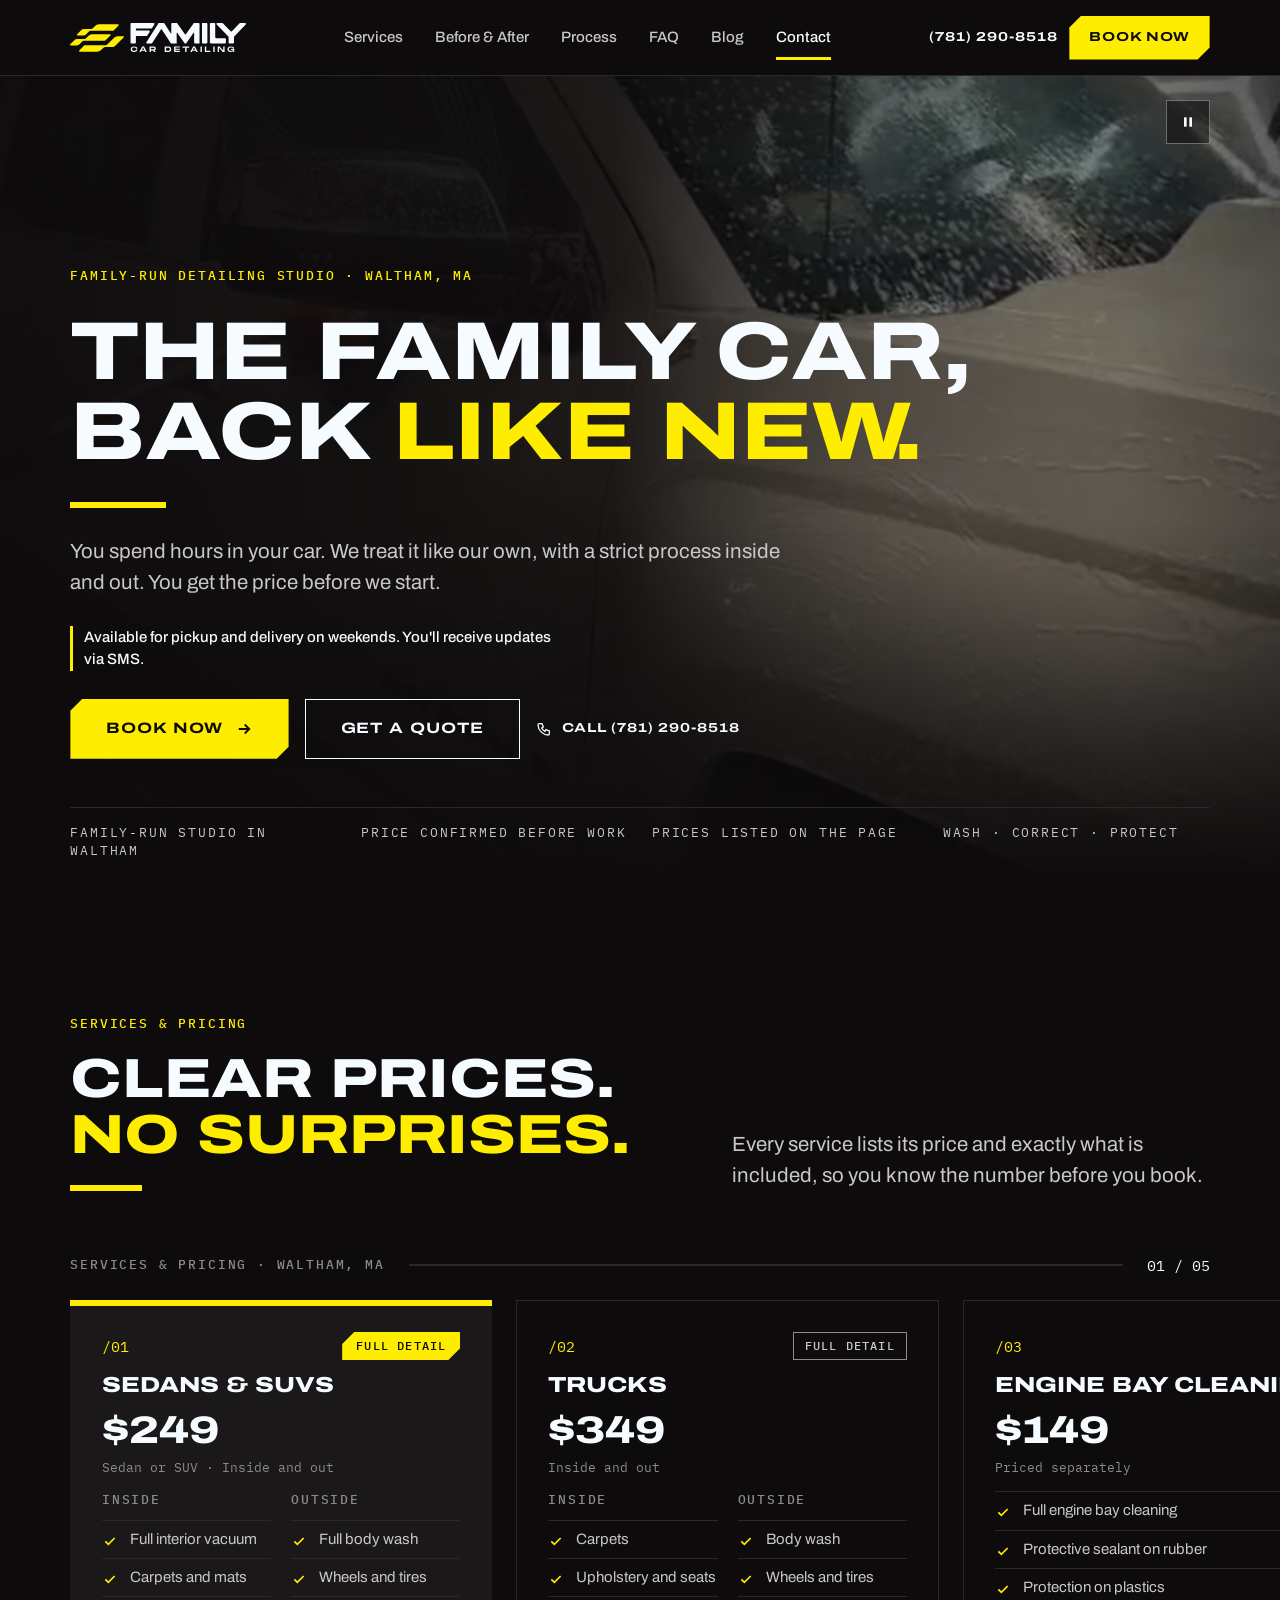
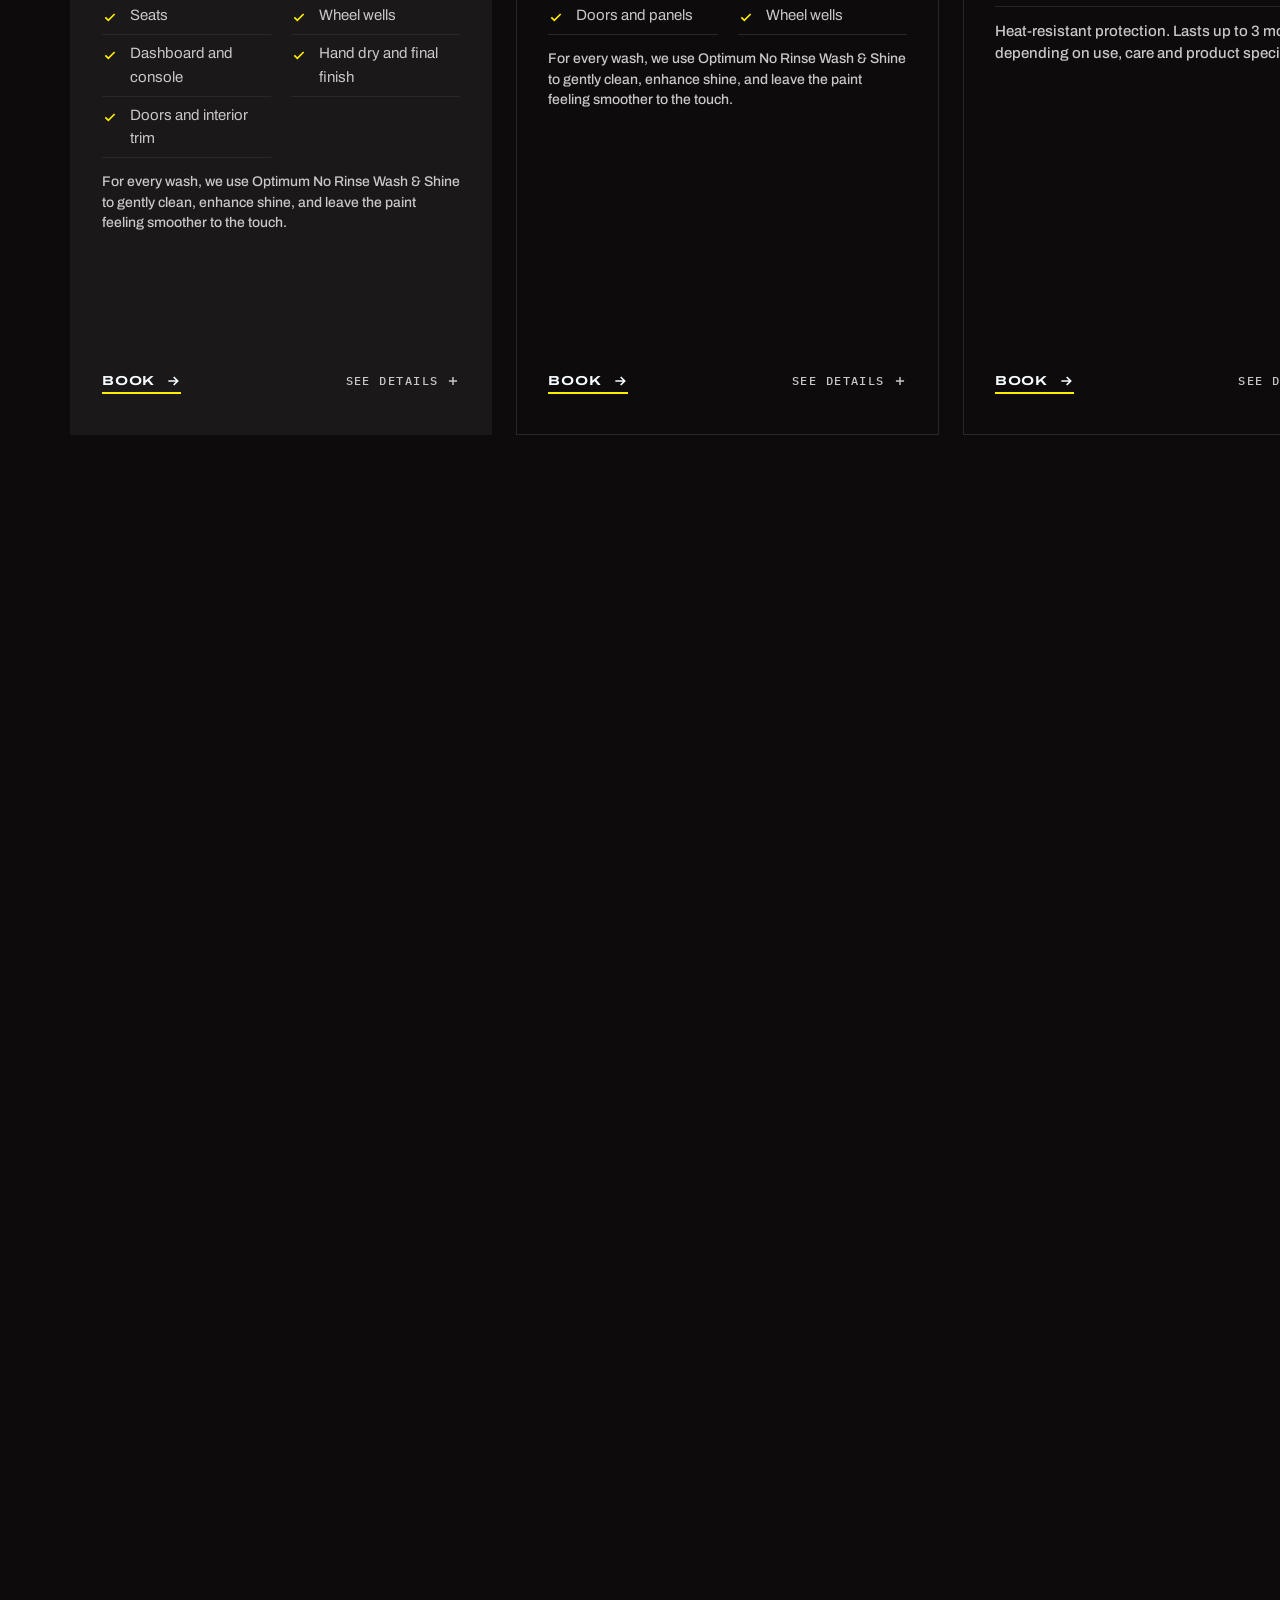
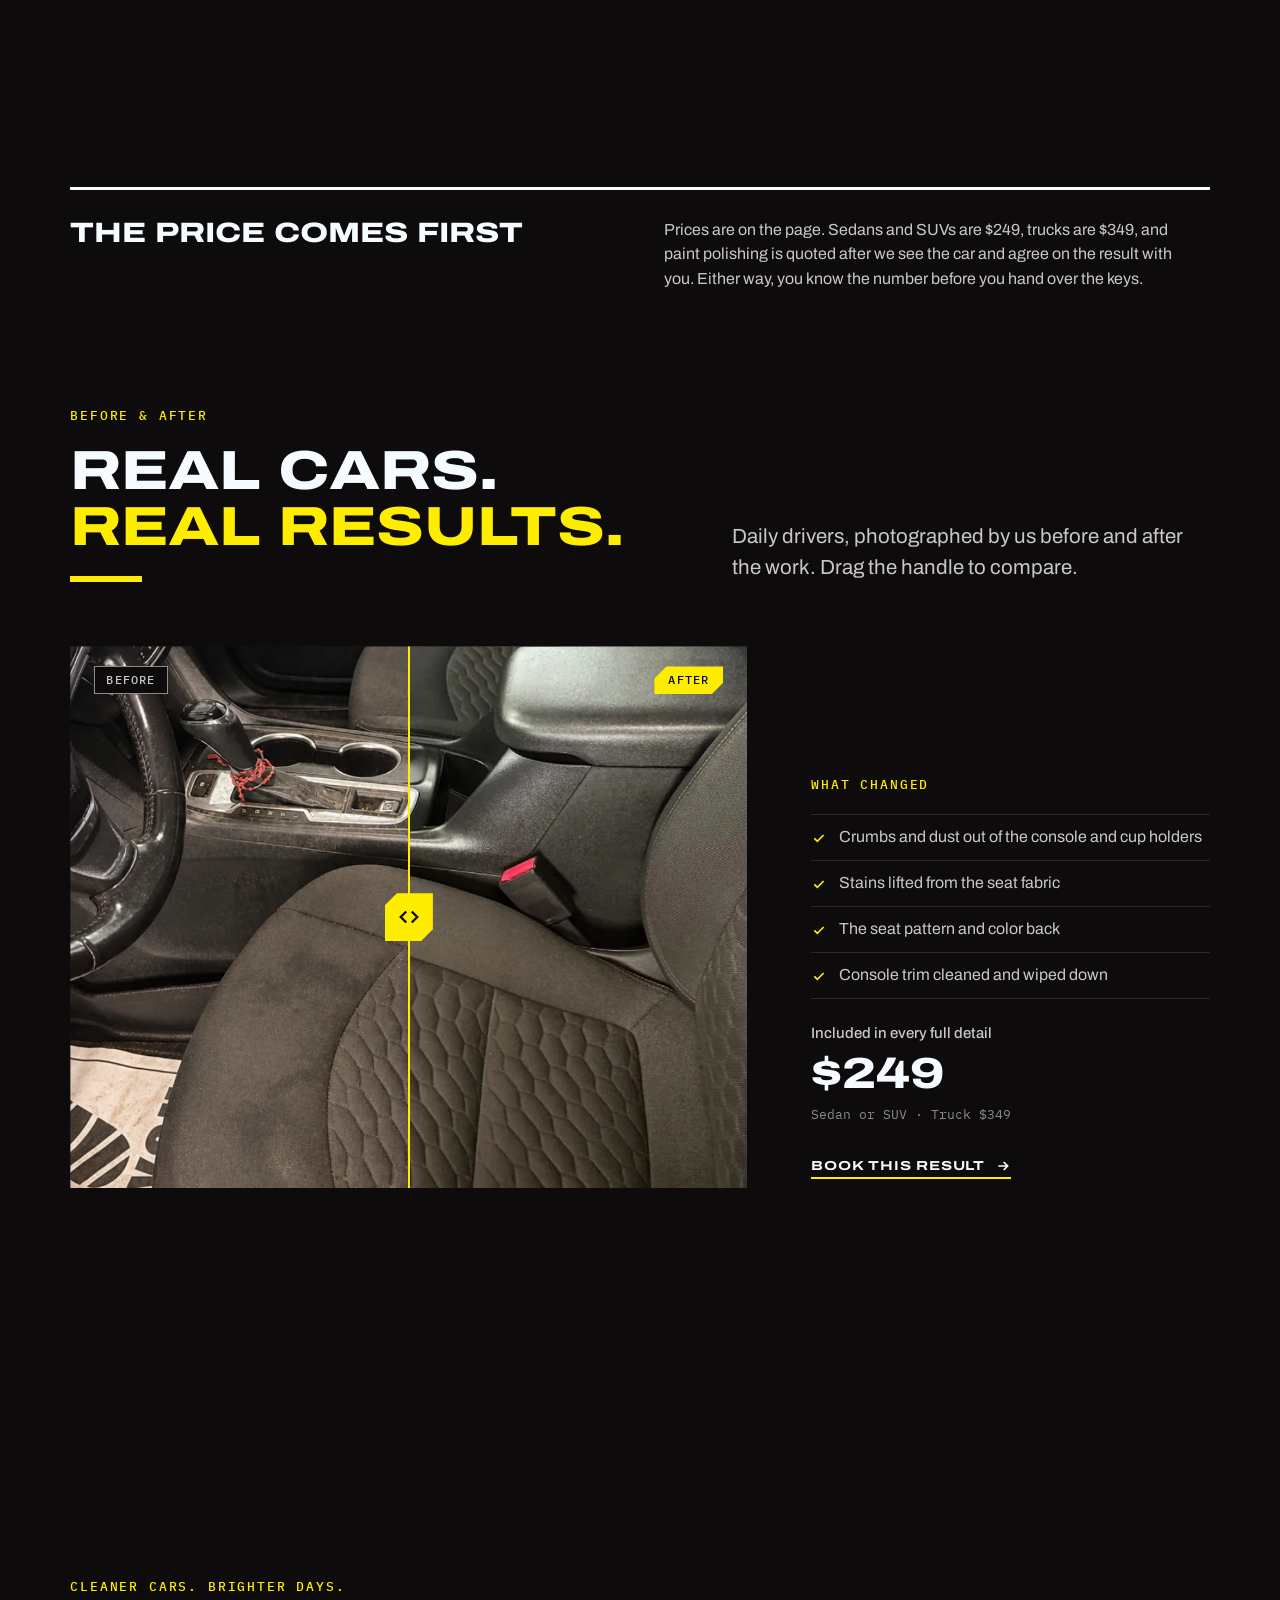
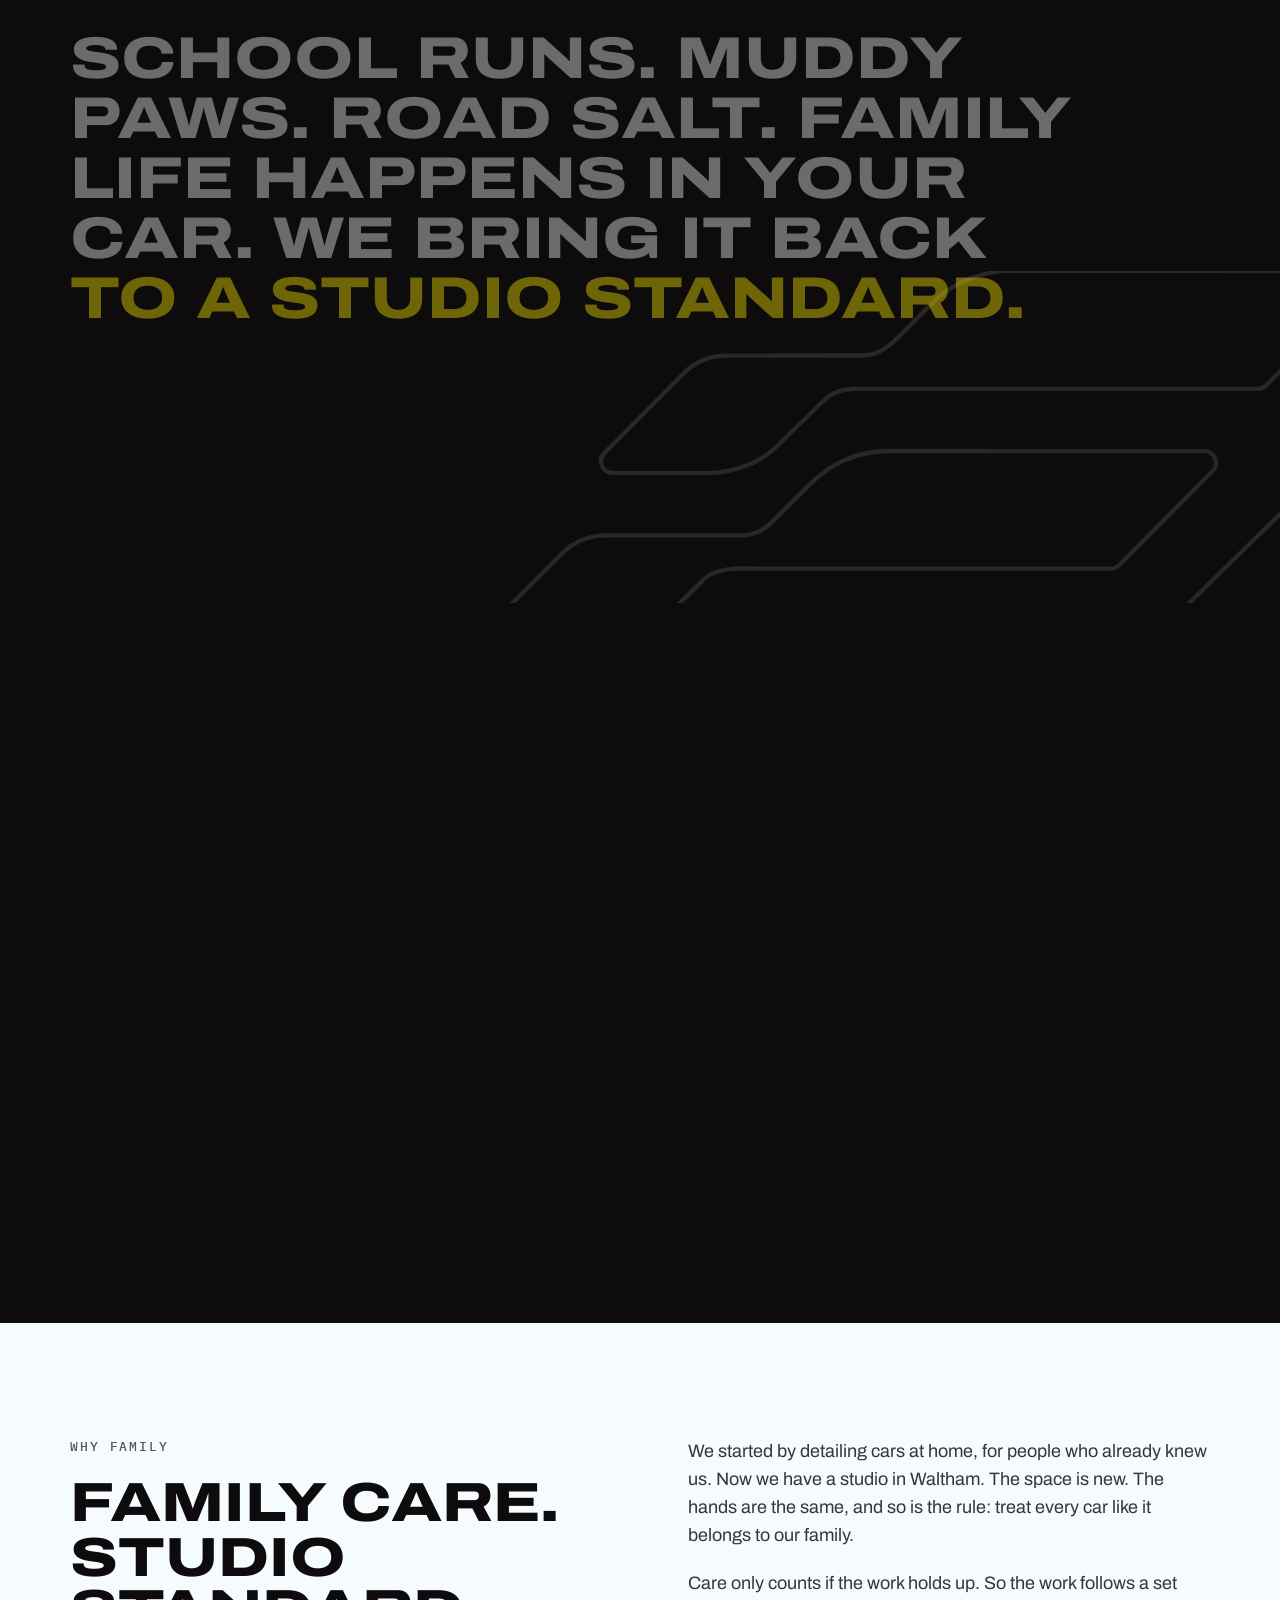
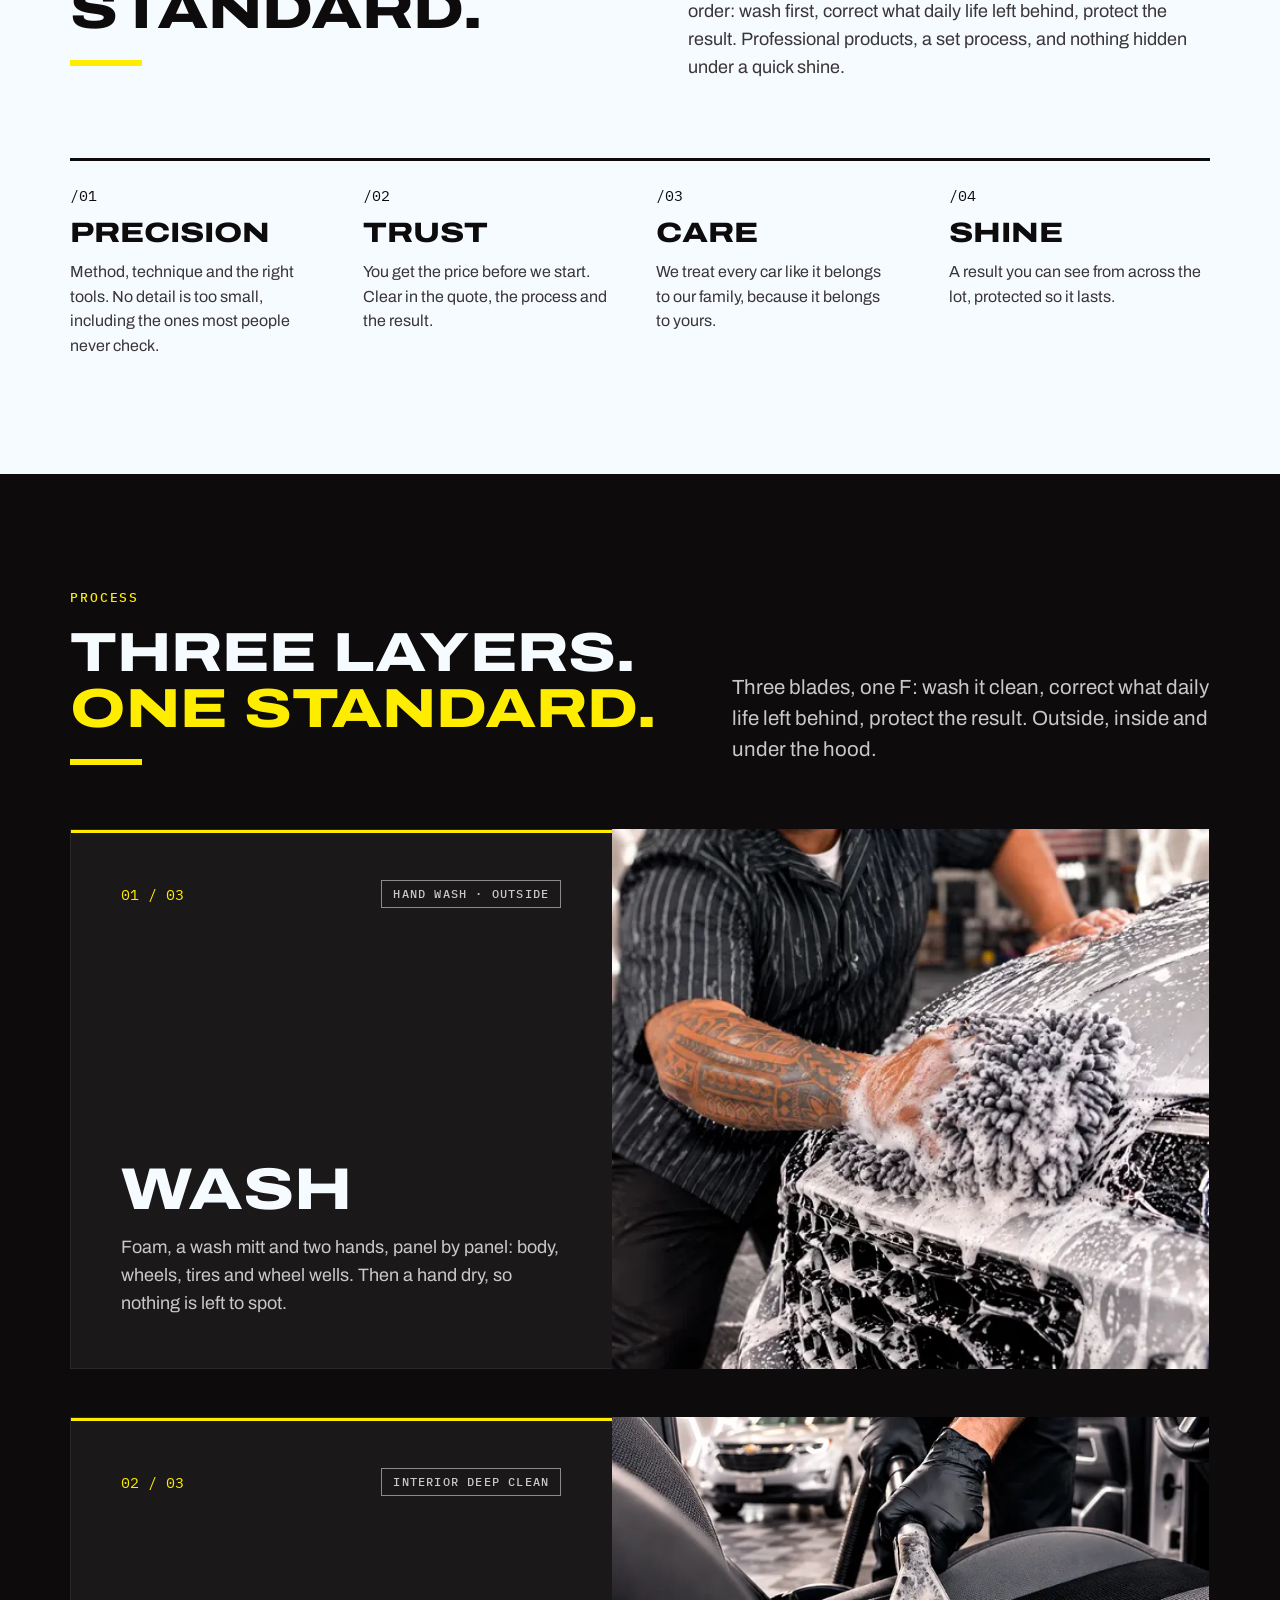
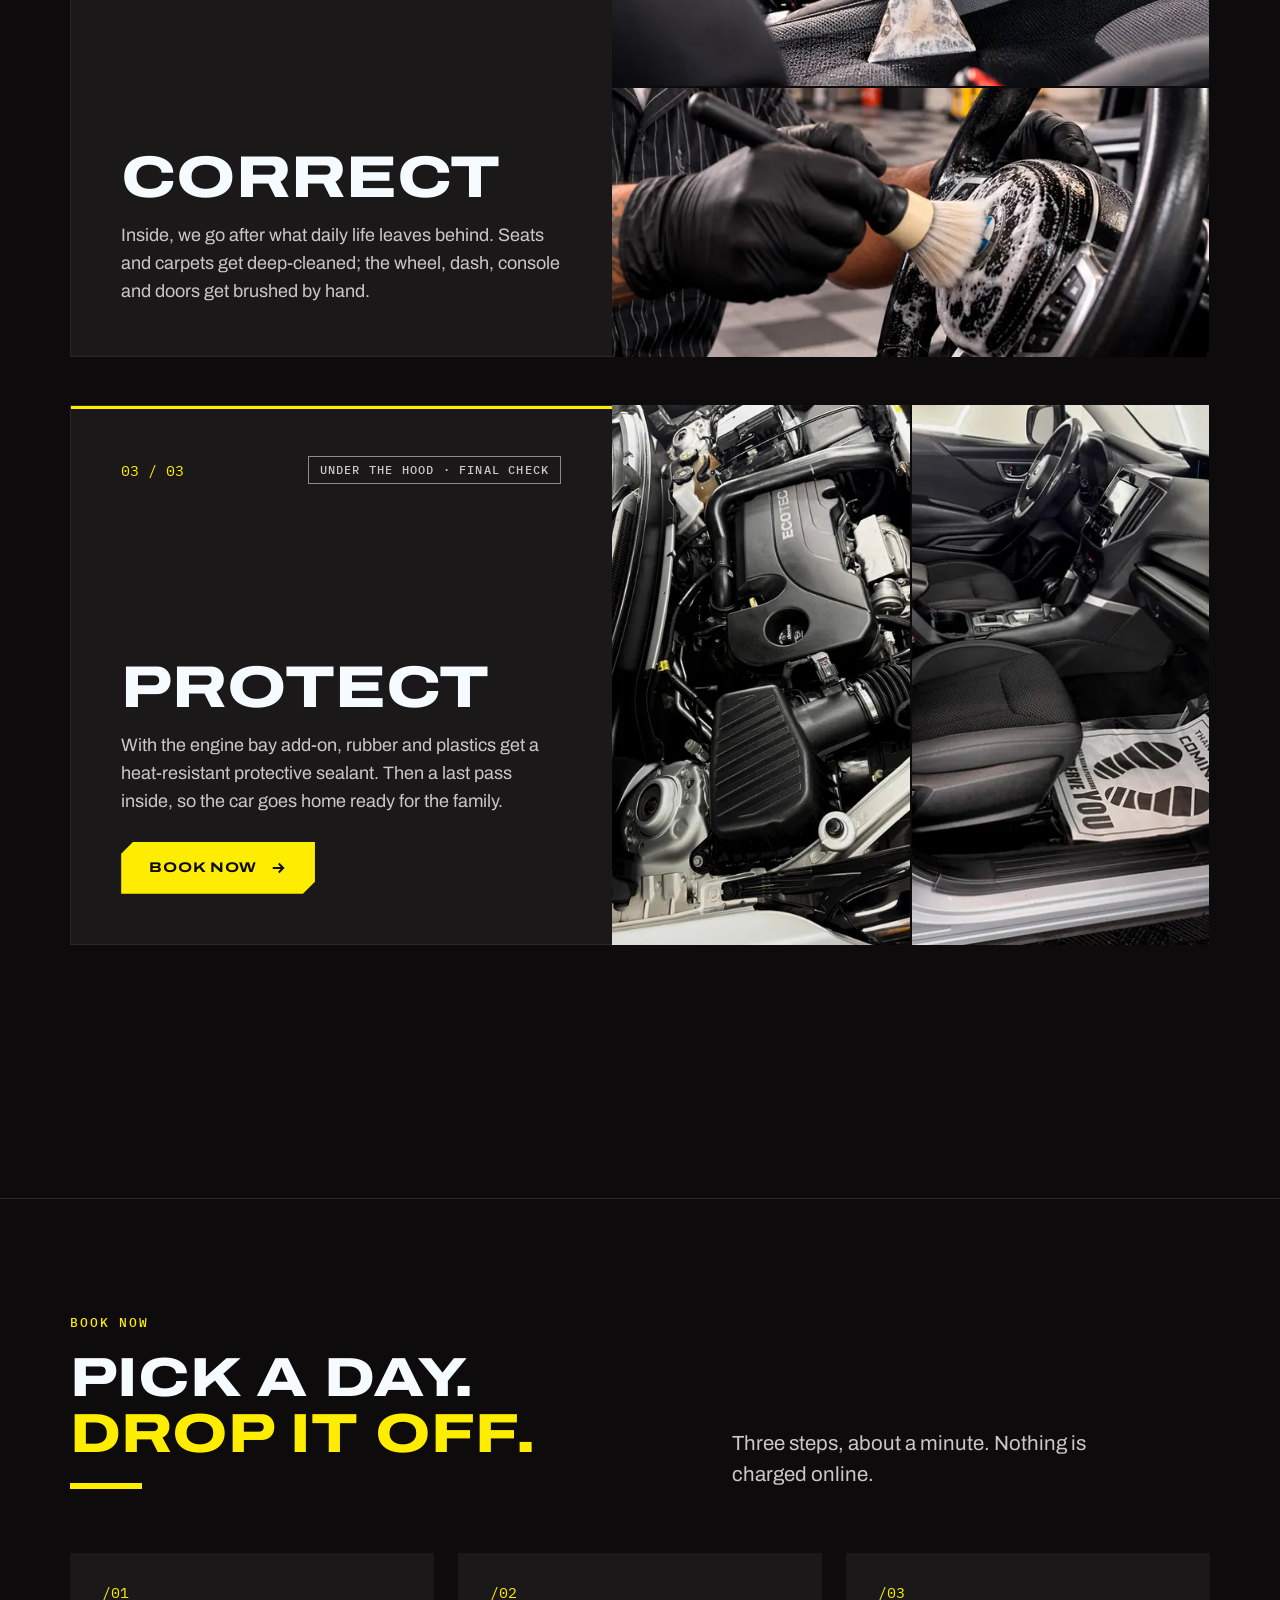
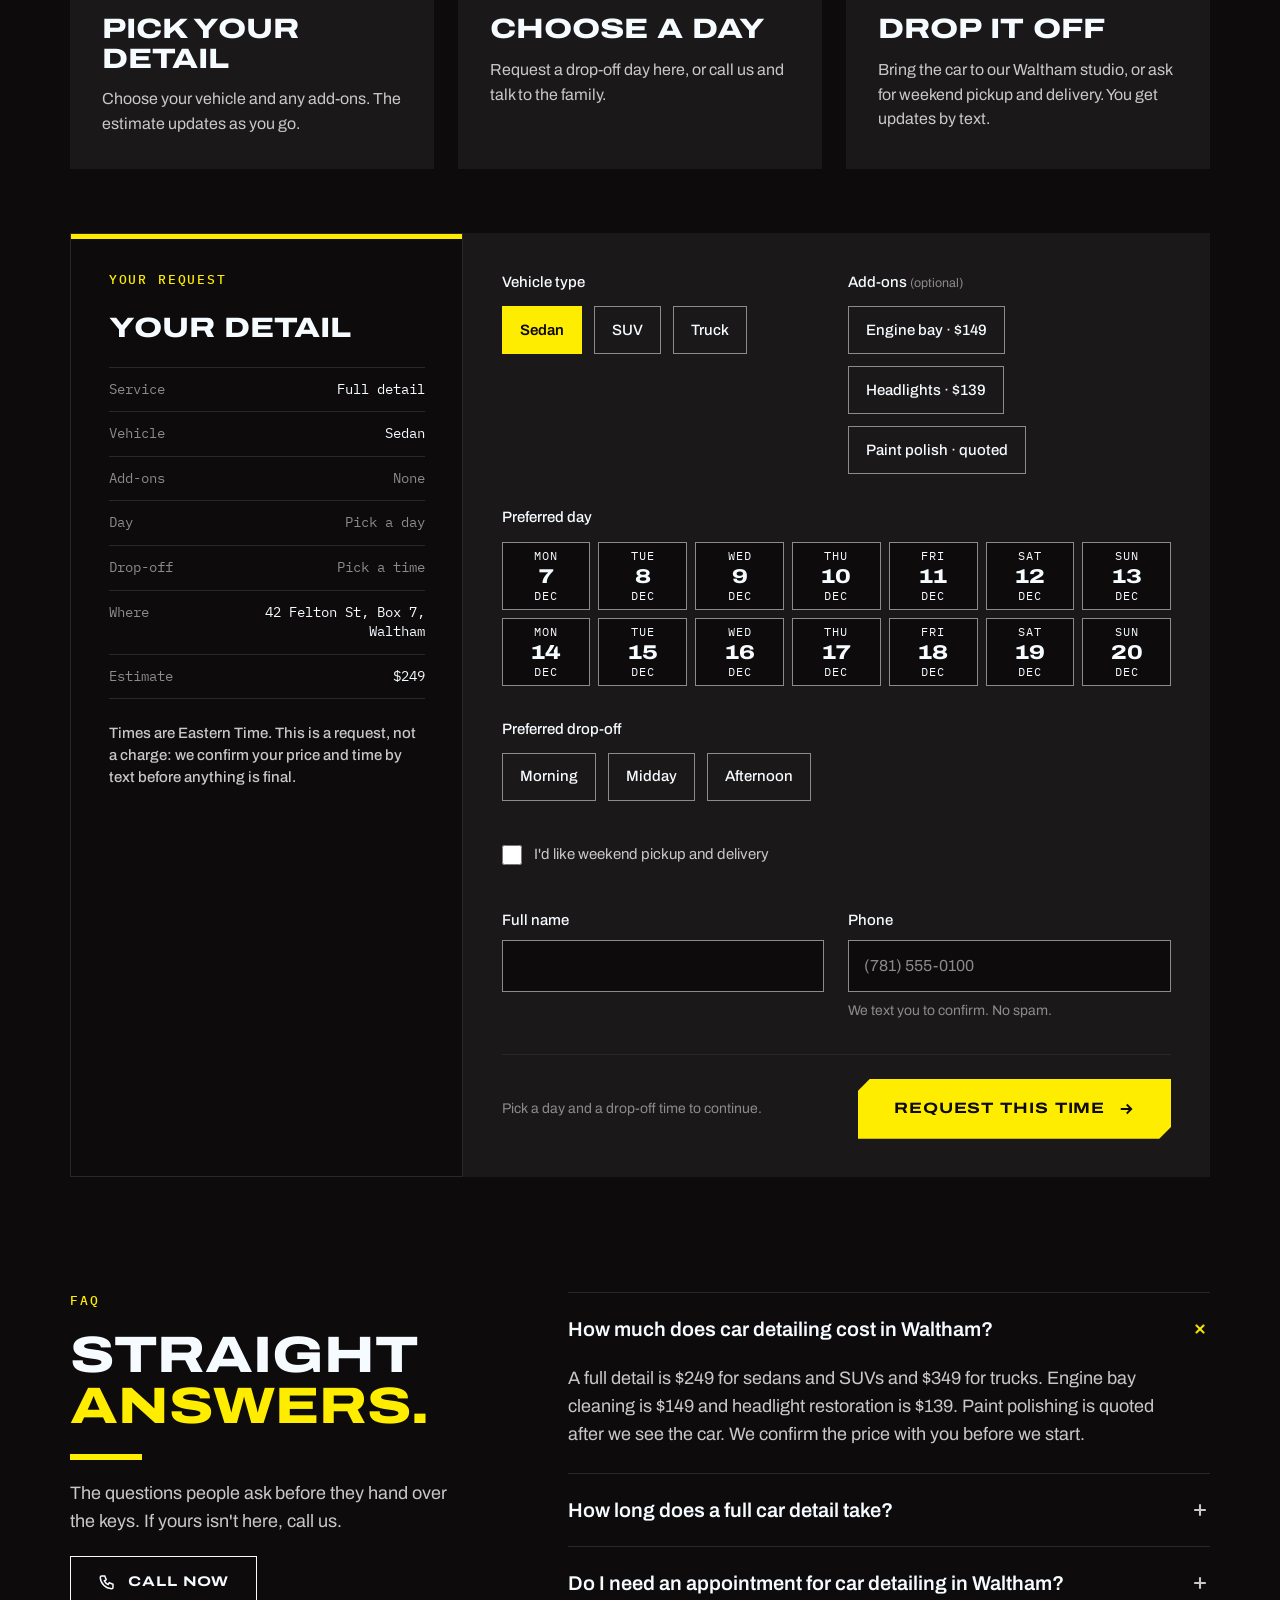
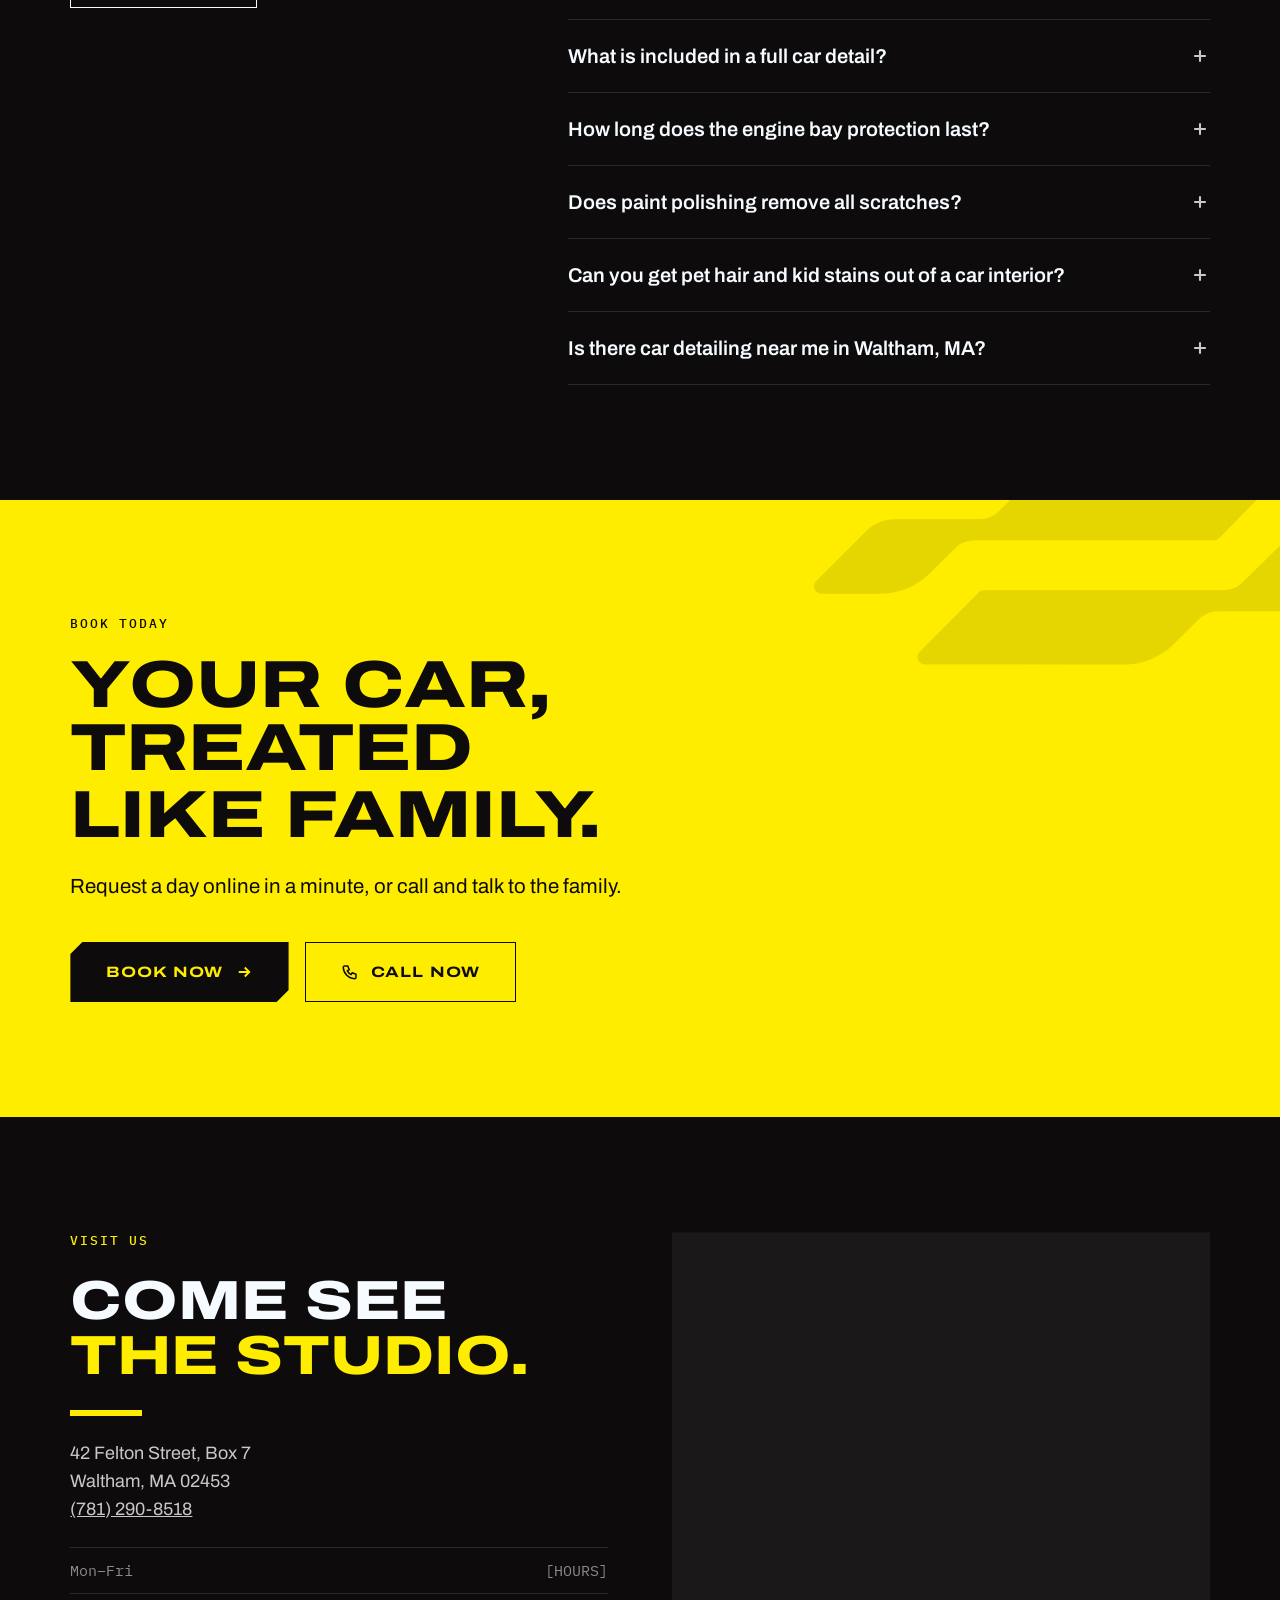
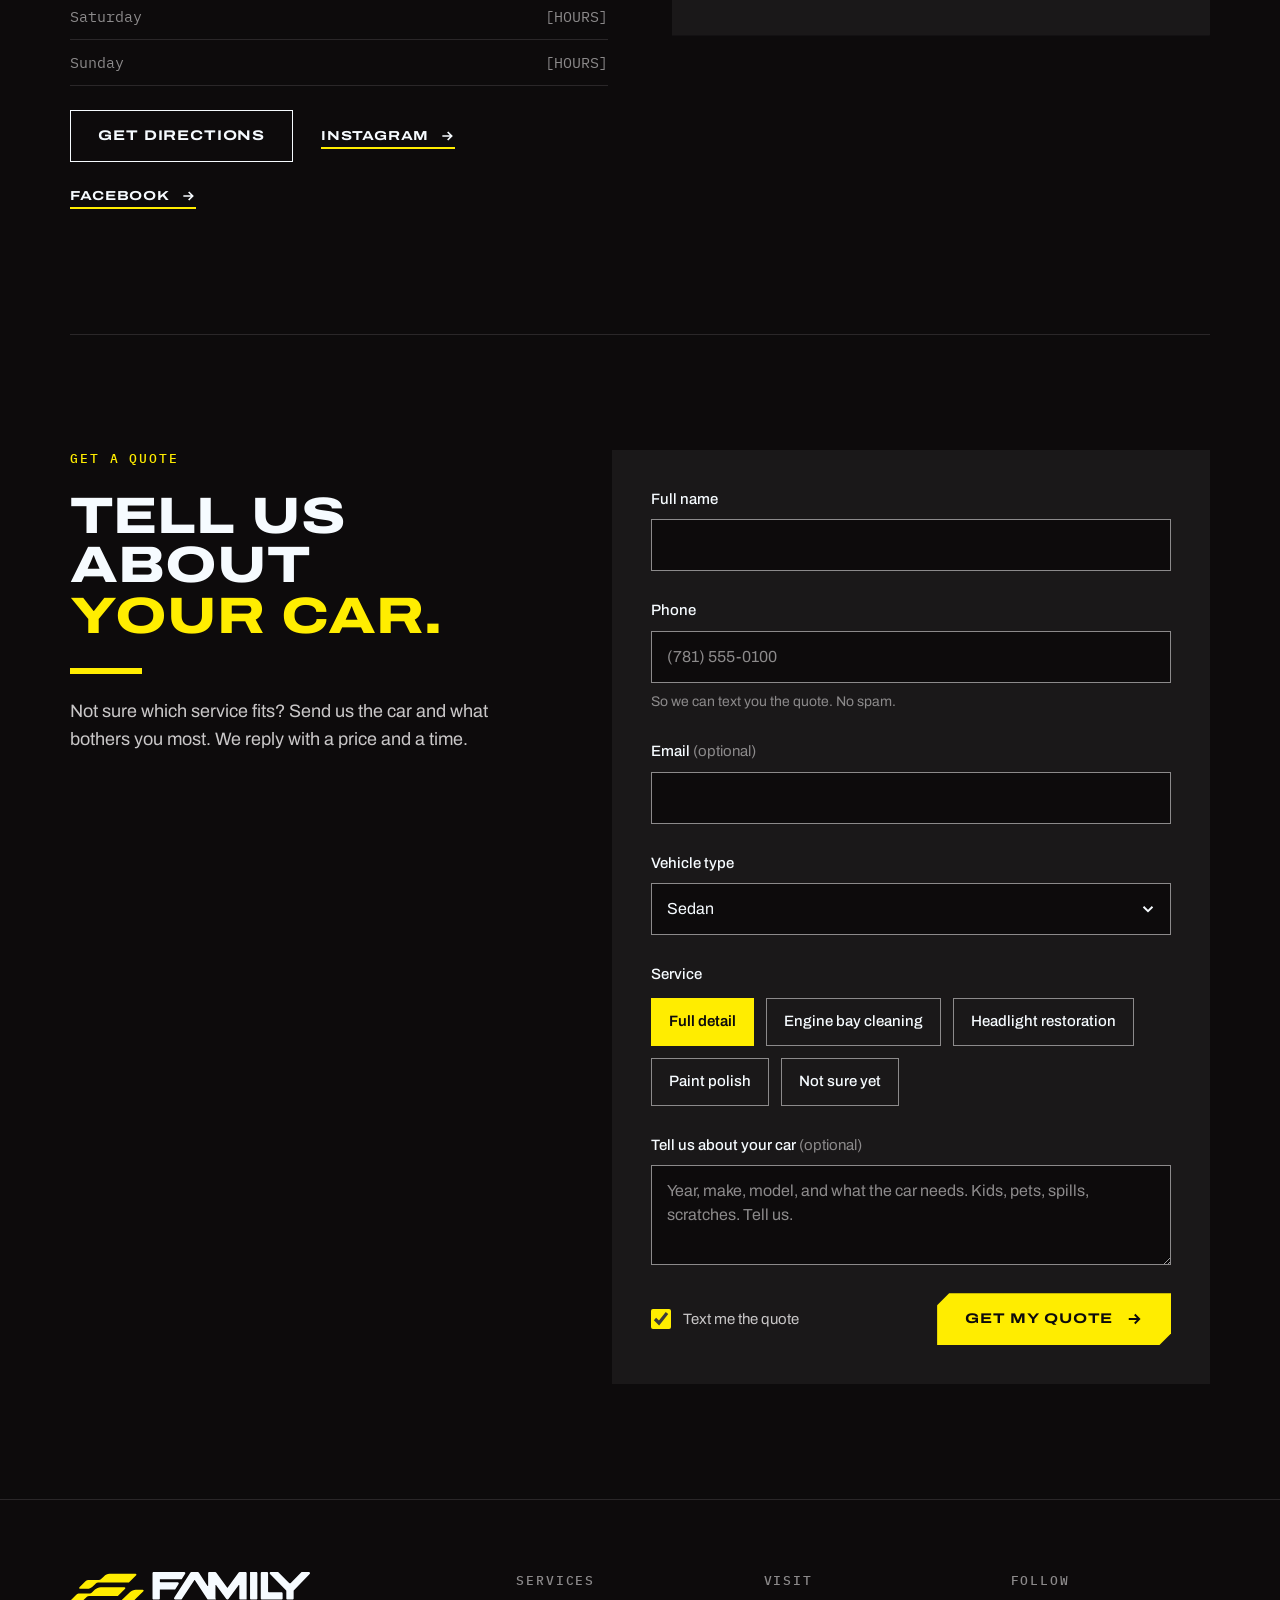
==== commit 716c7079: "fix: endereço com Box 7 (mapa e rota com #7, que o Google reconhece) Co-Authored-By: Claude Opus 5.5" ====
--- a/index.html
+++ b/index.html
@@ -43,7 +43,7 @@
   "slogan": "Cleaner cars. Brighter days.",
   "description": "Family-run car detailing studio in Waltham, MA: full detail, engine bay cleaning, headlight restoration and paint polishing.",
   "telephone": "+1-781-290-8518",
-  "address": { "@type": "PostalAddress", "streetAddress": "42 Felton Street", "addressLocality": "Waltham", "addressRegion": "MA", "postalCode": "02453", "addressCountry": "US" },
+  "address": { "@type": "PostalAddress", "streetAddress": "42 Felton Street, Box 7", "addressLocality": "Waltham", "addressRegion": "MA", "postalCode": "02453", "addressCountry": "US" },
   "areaServed": ["Waltham, MA", "Newton, MA", "Lexington, MA", "Watertown, MA", "Belmont, MA", "Weston, MA", "Lincoln, MA"],
   "makesOffer": [
     { "@type": "Offer", "price": "249", "priceCurrency": "USD", "itemOffered": { "@type": "Service", "name": "Full detail (sedans and SUVs)" } },
@@ -66,7 +66,7 @@
     { "@type": "Question", "name": "How long does the engine bay protection last?", "acceptedAnswer": { "@type": "Answer", "text": "Up to about three months. It depends on how the car is used and maintained and on the product's specifications. The protection is heat-resistant and does not come off easily in normal use." } },
     { "@type": "Question", "name": "Does paint polishing remove all scratches?", "acceptedAnswer": { "@type": "Answer", "text": "No. Polishing reduces or removes light scratches and brings back gloss, but a scratch that goes through the clear coat can't be polished out. We look at the paint with you and agree on the price and the expected result before we start." } },
     { "@type": "Question", "name": "Can you get pet hair and kid stains out of a car interior?", "acceptedAnswer": { "@type": "Answer", "text": "In most cases, yes; pet hair, crumbs, spills, and ground-in dirt are what the interior clean is for. Stains or odors that have set for a long time may fade rather than disappear. If we see one like that, we tell you up front." } },
-    { "@type": "Question", "name": "Is there car detailing near me in Waltham, MA?", "acceptedAnswer": { "@type": "Answer", "text": "Yes, our studio is at 42 Felton Street in Waltham. It's a short drive from Newton, Lexington, Watertown, Belmont, Weston, and Lincoln. You can bring the car to us or book weekend pickup and delivery. The work is done in the studio." } }
+    { "@type": "Question", "name": "Is there car detailing near me in Waltham, MA?", "acceptedAnswer": { "@type": "Answer", "text": "Yes, our studio is at 42 Felton Street, Box 7, in Waltham. It's a short drive from Newton, Lexington, Watertown, Belmont, Weston, and Lincoln. You can bring the car to us or book weekend pickup and delivery. The work is done in the studio." } }
   ]
 }
 </script>
@@ -321,7 +321,7 @@
           <div><dt>Add-ons</dt><dd data-sum="addons" data-empty>None</dd></div>
           <div><dt>Day</dt><dd data-sum="day" data-empty>Pick a day</dd></div>
           <div><dt>Drop-off</dt><dd data-sum="window" data-empty>Pick a time</dd></div>
-          <div><dt>Where</dt><dd data-sum="where">42 Felton St, Waltham</dd></div>
+          <div><dt>Where</dt><dd data-sum="where">42 Felton St, Box 7, Waltham</dd></div>
           <div><dt>Estimate</dt><dd data-sum="price">$249</dd></div>
         </dl>
         <p class="fcd-small">Times are Eastern Time. This is a request, not a charge: we confirm your price and time by text before anything is final.</p>
@@ -388,7 +388,7 @@
       <details class="fcd-faq"><summary>How long does the engine bay protection last?<svg aria-hidden="true"><use href="#i-plus"/></svg></summary><div class="fcd-faq__body">Up to about three months. It depends on how the car is used and maintained and on the product's specifications. The protection is heat-resistant and does not come off easily in normal use.</div></details>
       <details class="fcd-faq"><summary>Does paint polishing remove all scratches?<svg aria-hidden="true"><use href="#i-plus"/></svg></summary><div class="fcd-faq__body">No. Polishing reduces or removes light scratches and brings back gloss, but a scratch that goes through the clear coat can't be polished out. We look at the paint with you and agree on the price and the expected result before we start.</div></details>
       <details class="fcd-faq"><summary>Can you get pet hair and kid stains out of a car interior?<svg aria-hidden="true"><use href="#i-plus"/></svg></summary><div class="fcd-faq__body">In most cases, yes; pet hair, crumbs, spills, and ground-in dirt are what the interior clean is for. Stains or odors that have set for a long time may fade rather than disappear. If we see one like that, we tell you up front.</div></details>
-      <details class="fcd-faq"><summary>Is there car detailing near me in Waltham, MA?<svg aria-hidden="true"><use href="#i-plus"/></svg></summary><div class="fcd-faq__body">Yes, our studio is at 42 Felton Street in Waltham. It's a short drive from Newton, Lexington, Watertown, Belmont, Weston, and Lincoln. You can bring the car to us or book weekend pickup and delivery. The work is done in the studio.</div></details>
+      <details class="fcd-faq"><summary>Is there car detailing near me in Waltham, MA?<svg aria-hidden="true"><use href="#i-plus"/></svg></summary><div class="fcd-faq__body">Yes, our studio is at 42 Felton Street, Box 7, in Waltham. It's a short drive from Newton, Lexington, Watertown, Belmont, Weston, and Lincoln. You can bring the car to us or book weekend pickup and delivery. The work is done in the studio.</div></details>
     </div>
   </div>
 </section>
@@ -415,13 +415,14 @@
         <span class="fcd-eyebrow">Visit us</span>
         <h2 class="fcd-h1"><span class="fcd-line"><span>Come see</span></span><span class="fcd-line"><span class="fcd-hl">the studio.</span></span></h2>
         <div class="fcd-bar"></div>
-        <address class="fcd-body" style="font-style:normal">42 Felton Street<br>Waltham, MA 02453<br><a href="tel:+17812908518">(781) 290-8518</a></address>
+        <address class="fcd-body" style="font-style:normal">42 Felton Street, Box 7<br>Waltham, MA 02453<br><a href="tel:+17812908518">(781) 290-8518</a></address>
         <table class="fcd-hours"><caption class="fcd-sr">Opening hours</caption><tbody><tr><th scope="row">Mon–Fri</th><td><span data-tbd="hours">[HOURS]</span></td></tr><tr><th scope="row">Saturday</th><td><span data-tbd="hours">[HOURS]</span></td></tr><tr><th scope="row">Sunday</th><td><span data-tbd="hours">[HOURS]</span></td></tr></tbody></table>
         <!-- Instagram / Facebook / rota: trocar os href pelos links reais do cliente. -->
-        <div class="fcd-visit__links"><a class="fcd-btn fcd-btn--secondary" href="https://www.google.com/maps/search/?api=1&amp;query=42+Felton+Street%2C+Waltham%2C+MA+02453" target="_blank" rel="noopener">Get directions</a><a class="fcd-link" href="#visit" data-tbd-link="instagram">Instagram<svg aria-hidden="true"><use href="#i-arrow"/></svg></a><a class="fcd-link" href="#visit" data-tbd-link="facebook">Facebook<svg aria-hidden="true"><use href="#i-arrow"/></svg></a></div>
-      </div>
+        <div class="fcd-visit__links"><a class="fcd-btn fcd-btn--secondary" href="https://www.google.com/maps/search/?api=1&amp;query=42+Felton+St+%237%2C+Waltham%2C+MA+02453" target="_blank" rel="noopener">Get directions</a><a class="fcd-link" href="#visit" data-tbd-link="instagram">Instagram<svg aria-hidden="true"><use href="#i-arrow"/></svg></a><a class="fcd-link" href="#visit" data-tbd-link="facebook">Facebook<svg aria-hidden="true"><use href="#i-arrow"/></svg></a></div>
+      </div>
+      <!-- Mapa e rota usam "42 Felton St #7": o Google não reconhece "Box 7" e mostra Waltham sem marcador. O texto visível segue "Box 7". -->
       <div class="fcd-map fcd-photo" data-reveal="wipe" style="aspect-ratio:4/3">
-        <iframe src="https://www.google.com/maps?q=42%20Felton%20Street%2C%20Waltham%2C%20MA%2002453&amp;output=embed" title="Map: Family Car Detailing, Waltham, MA" loading="lazy" referrerpolicy="no-referrer-when-downgrade" allowfullscreen></iframe>
+        <iframe src="https://www.google.com/maps?q=42%20Felton%20St%20%237%2C%20Waltham%2C%20MA%2002453&amp;output=embed" title="Map: Family Car Detailing, Waltham, MA" loading="lazy" referrerpolicy="no-referrer-when-downgrade" allowfullscreen></iframe>
       </div>
     </div>
 
@@ -459,7 +460,7 @@
   <div class="fcd-footer__cols">
     <div class="fcd-footer__brand"><img class="fcd-logo" style="width:240px" src="assets/img/logo_hor_light.svg" width="827" height="136" alt="Family Car Detailing" loading="lazy"><span class="fcd-footer__tagline">Cleaner cars. <span class="fcd-hl">Brighter days.</span></span></div>
     <nav aria-label="Services"><span class="fcd-eyebrow" style="color:var(--muted);padding-bottom:10px">Services</span><a href="#services">Full detail</a><a href="#services">Truck detail</a><a href="#services">Engine bay cleaning</a><a href="#services">Headlight restoration</a><a href="#services">Paint polishing</a></nav>
-    <address><span class="fcd-eyebrow" style="color:var(--muted);padding-bottom:10px;min-height:0">Visit</span>42 Felton Street<span>Waltham, MA&nbsp;02453</span><a href="tel:+17812908518">(781) 290-8518</a></address>
+    <address><span class="fcd-eyebrow" style="color:var(--muted);padding-bottom:10px;min-height:0">Visit</span>42 Felton Street, Box 7<span>Waltham, MA&nbsp;02453</span><a href="tel:+17812908518">(781) 290-8518</a></address>
     <nav aria-label="Follow"><span class="fcd-eyebrow" style="color:var(--muted);padding-bottom:10px">Follow</span><a href="#visit" data-tbd-link="instagram">Instagram</a><a href="#visit" data-tbd-link="facebook">Facebook</a><a href="blog/">Blog</a><a href="#book">Book now</a></nav>
   </div>
   <div class="fcd-footer__legal"><span>© 2026 Family Car Detailing · Waltham, MA</span><span>familycardetailing.com</span></div>
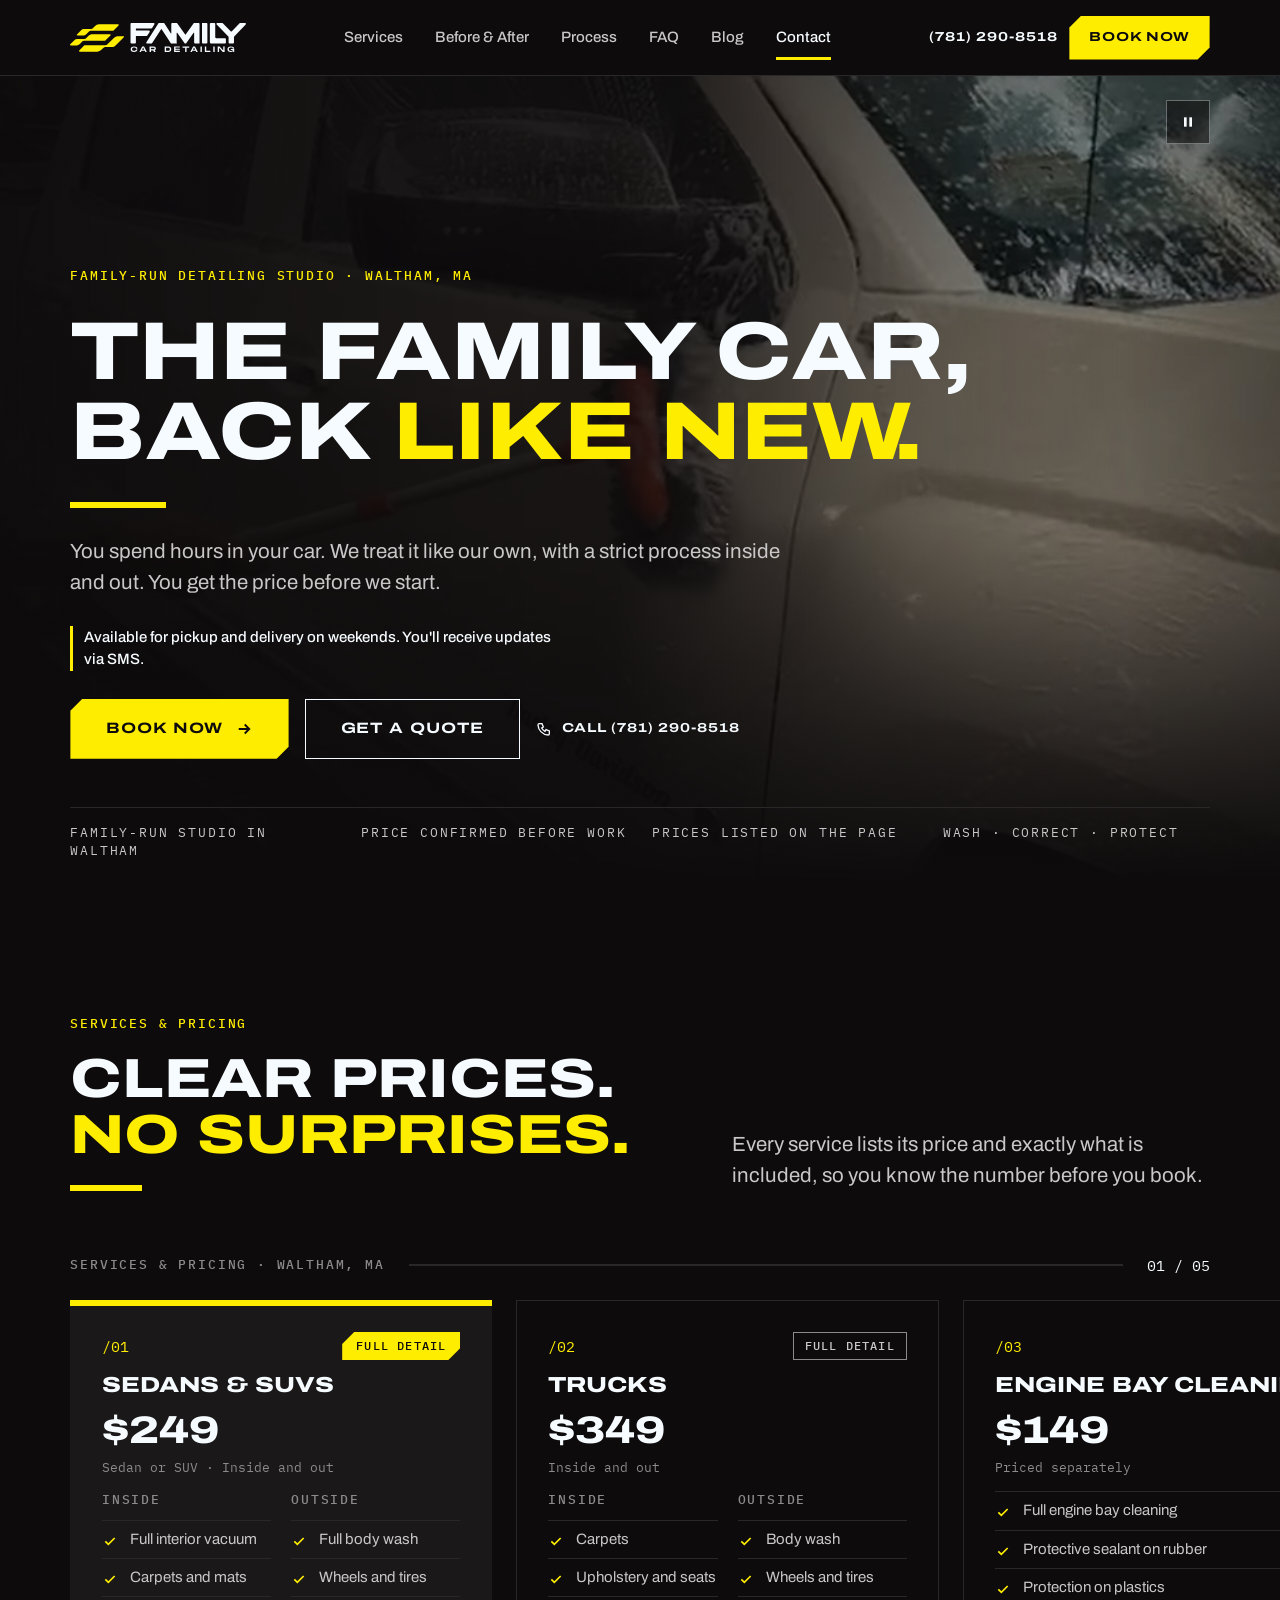
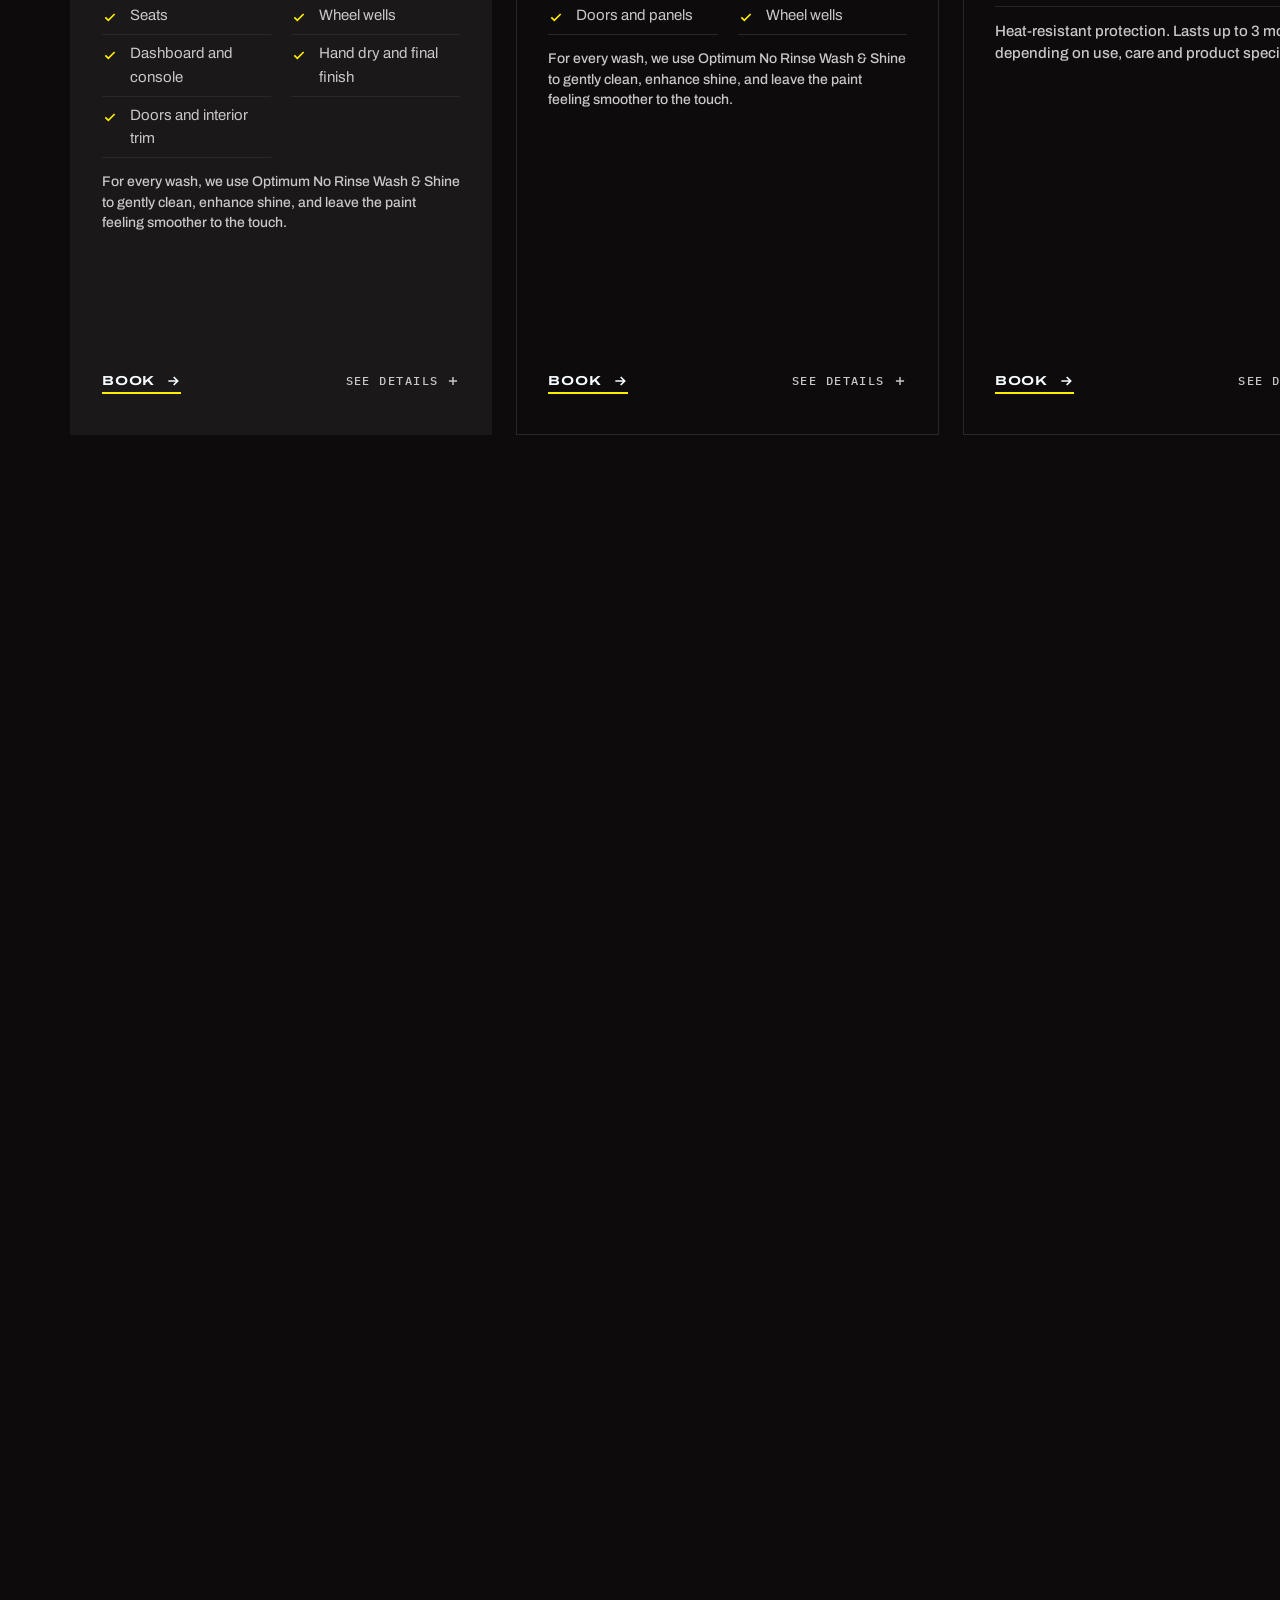
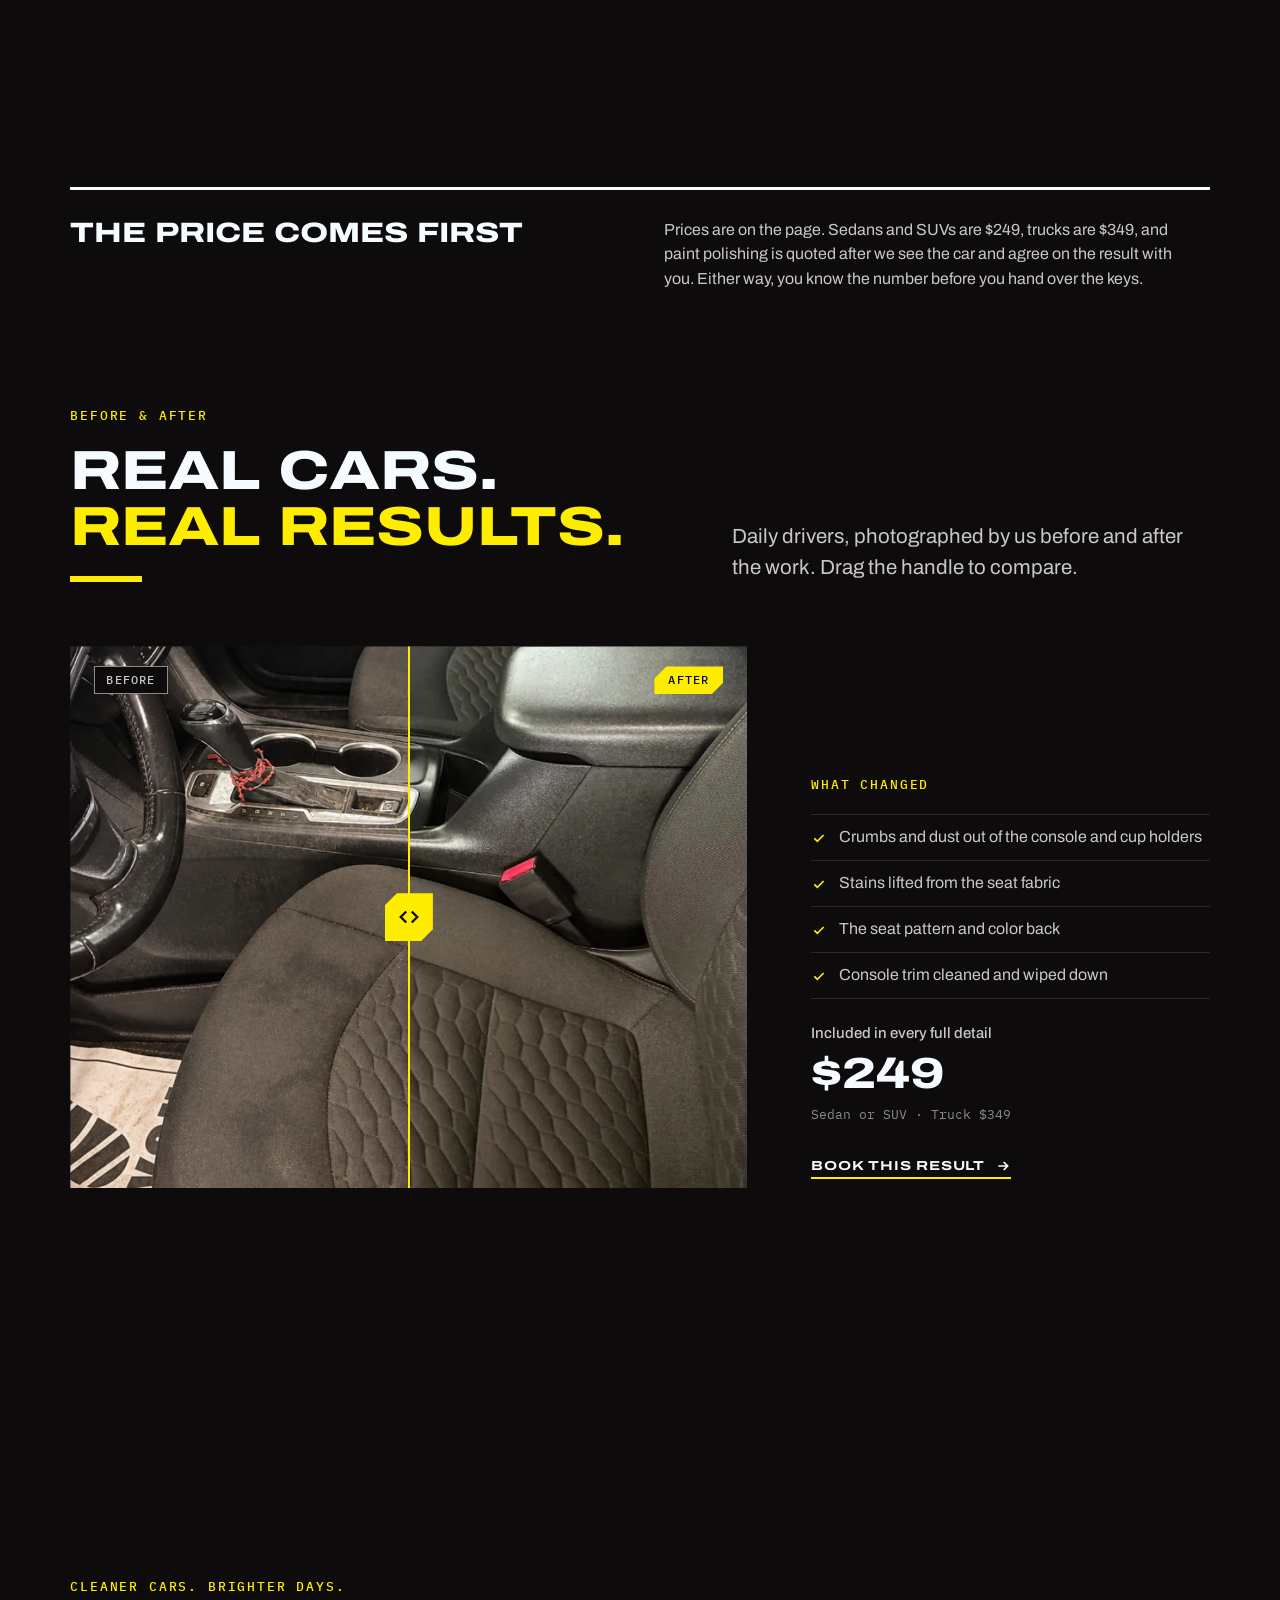
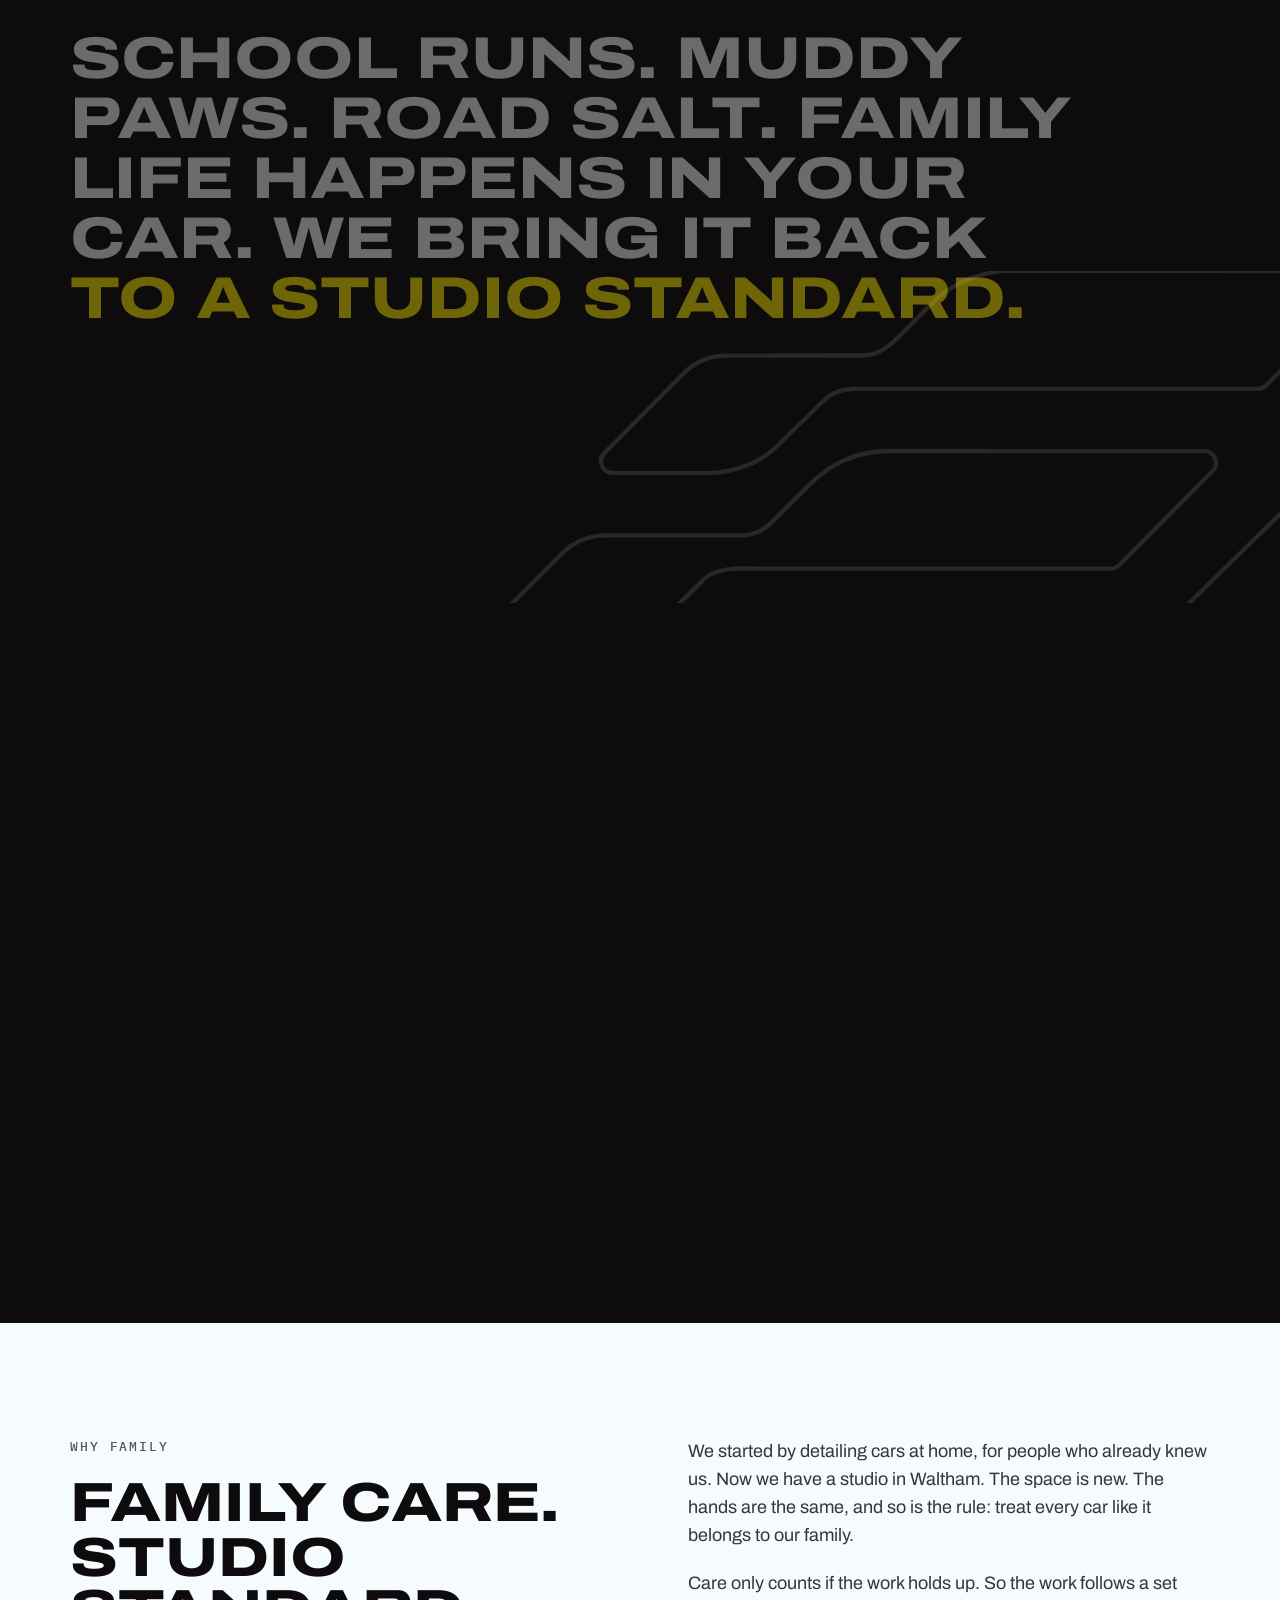
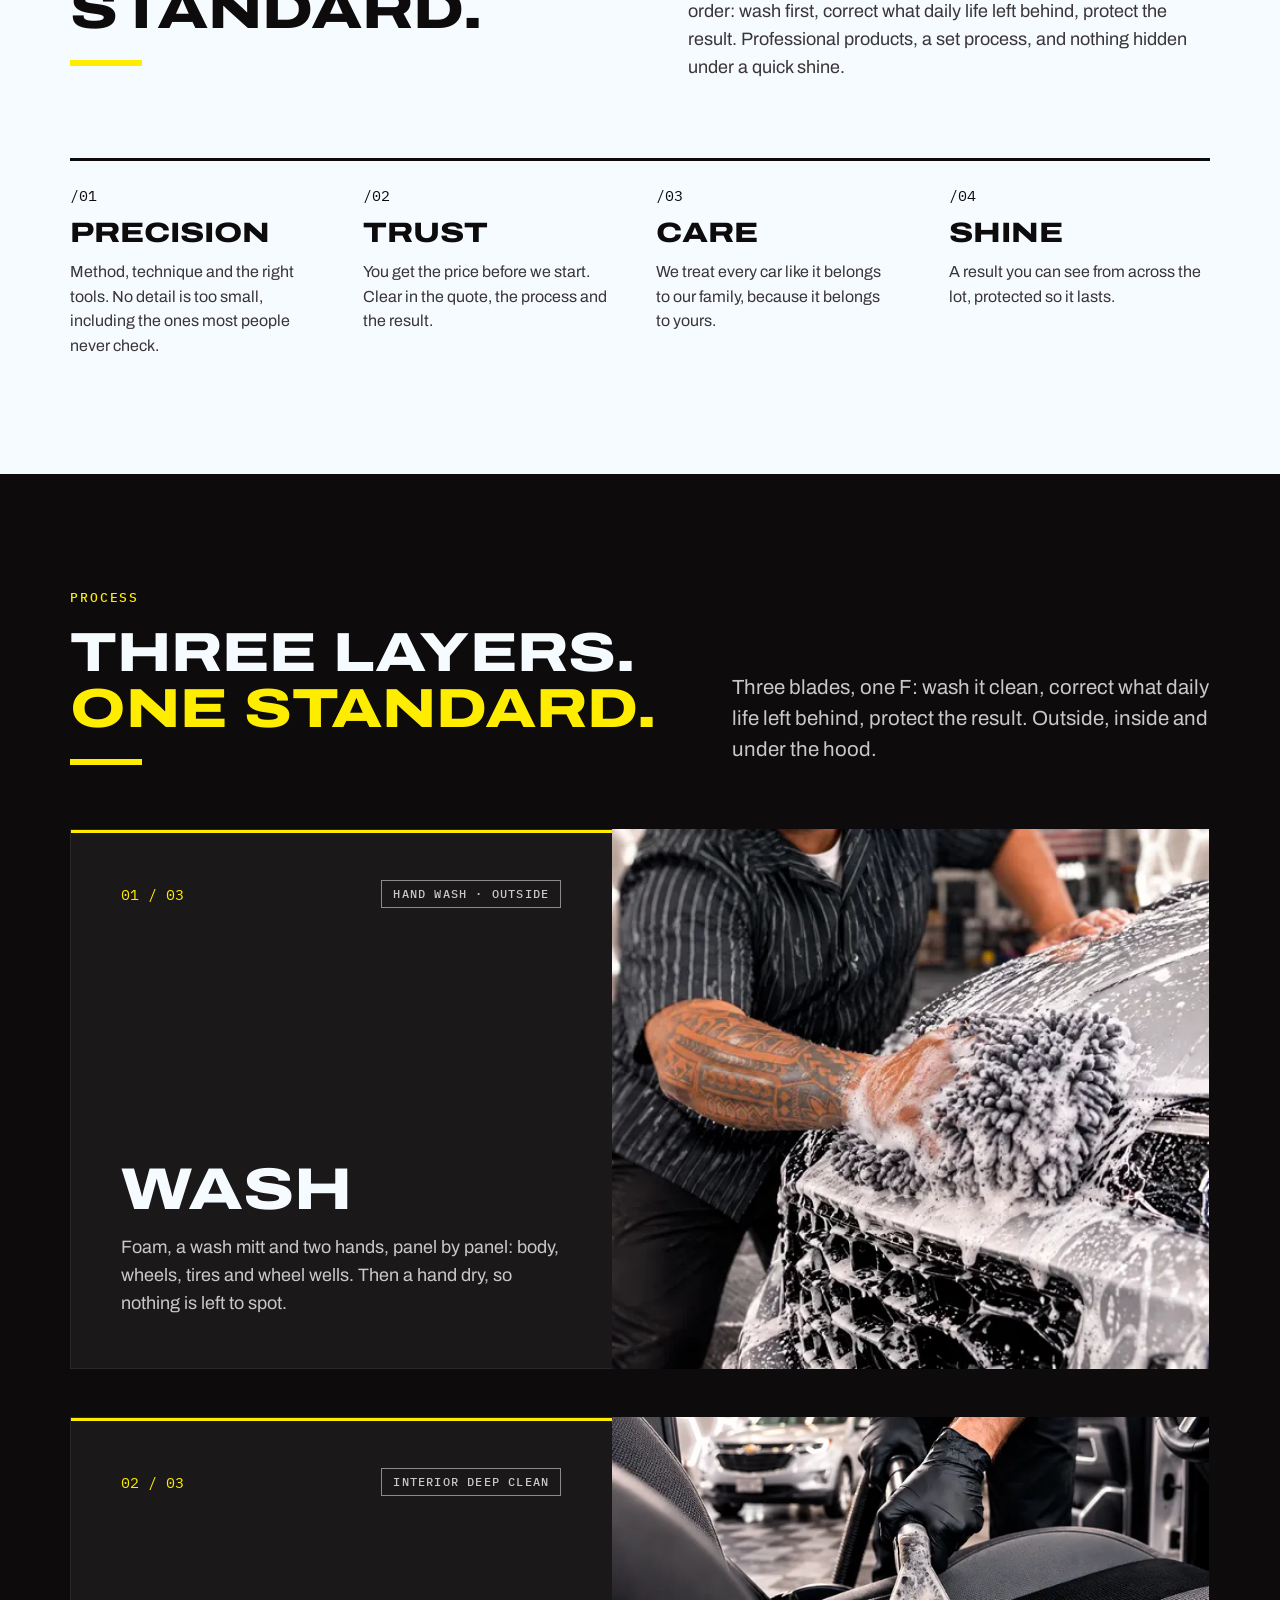
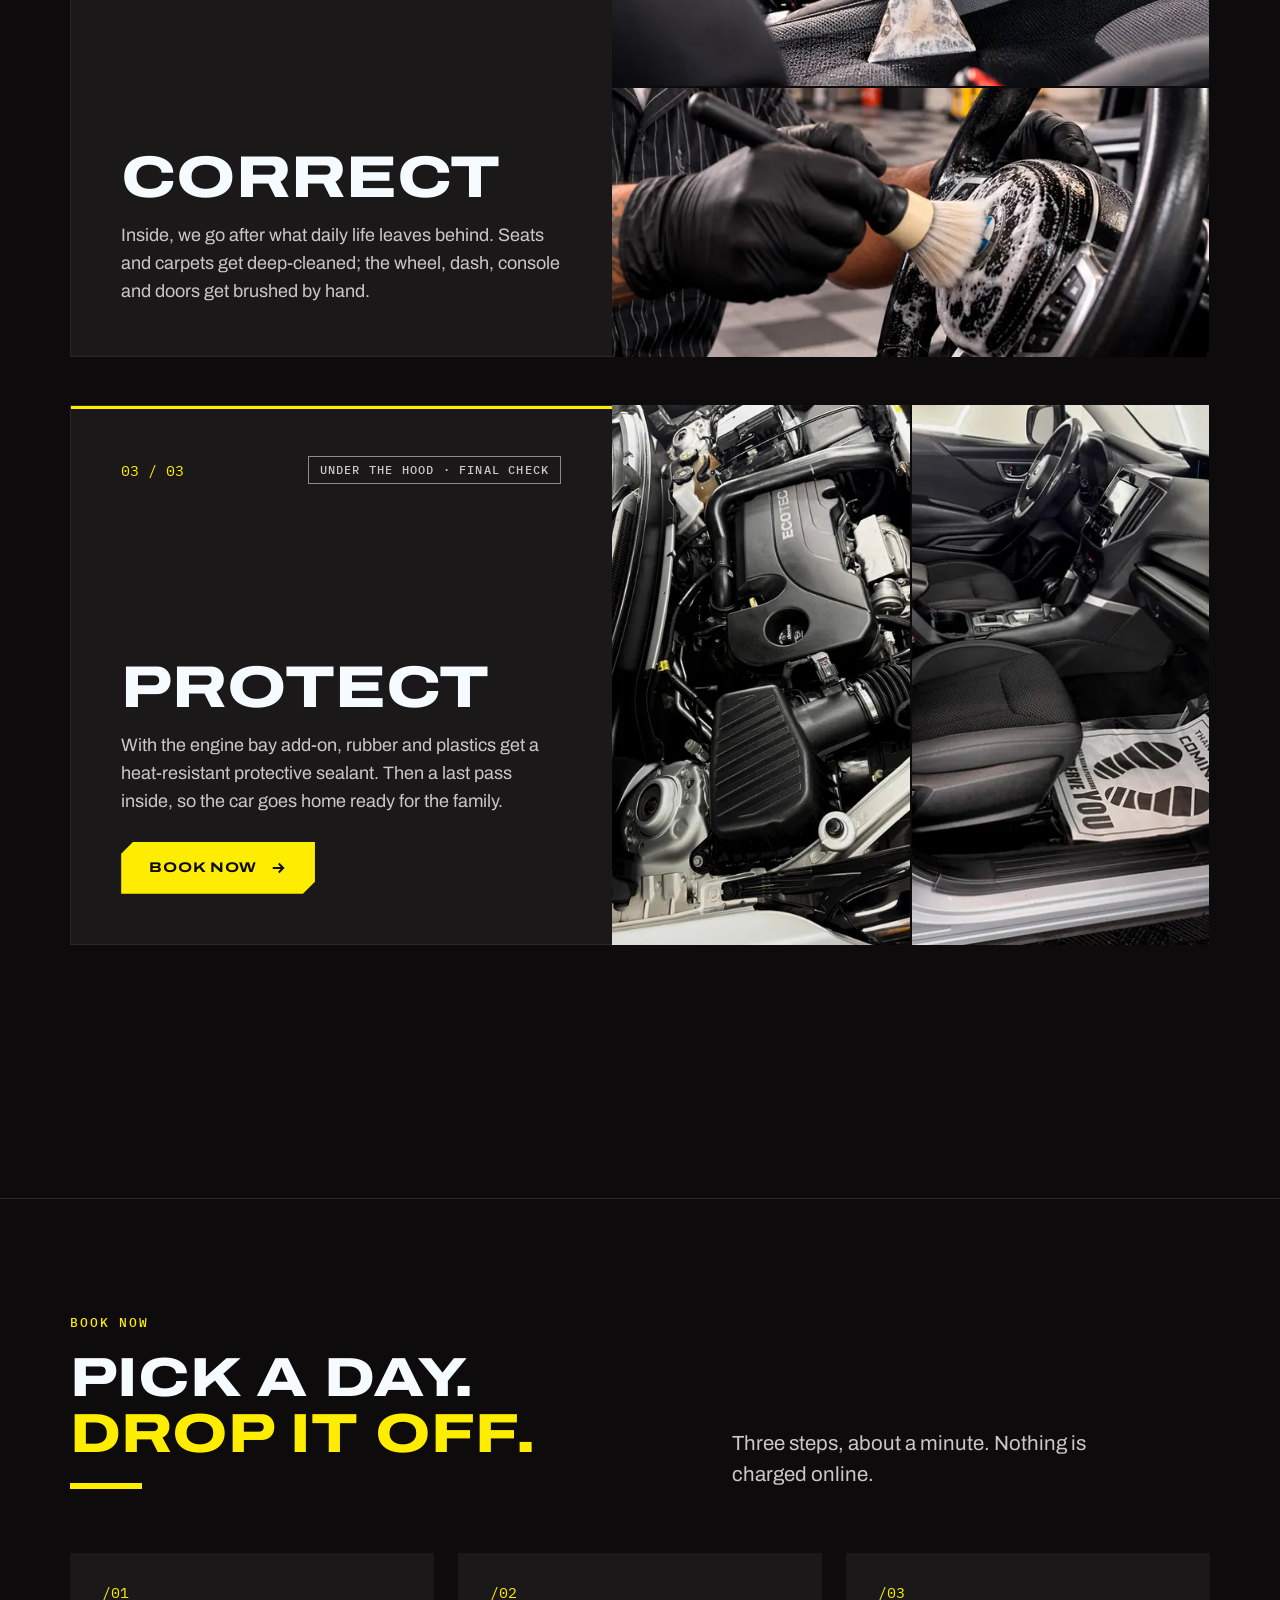
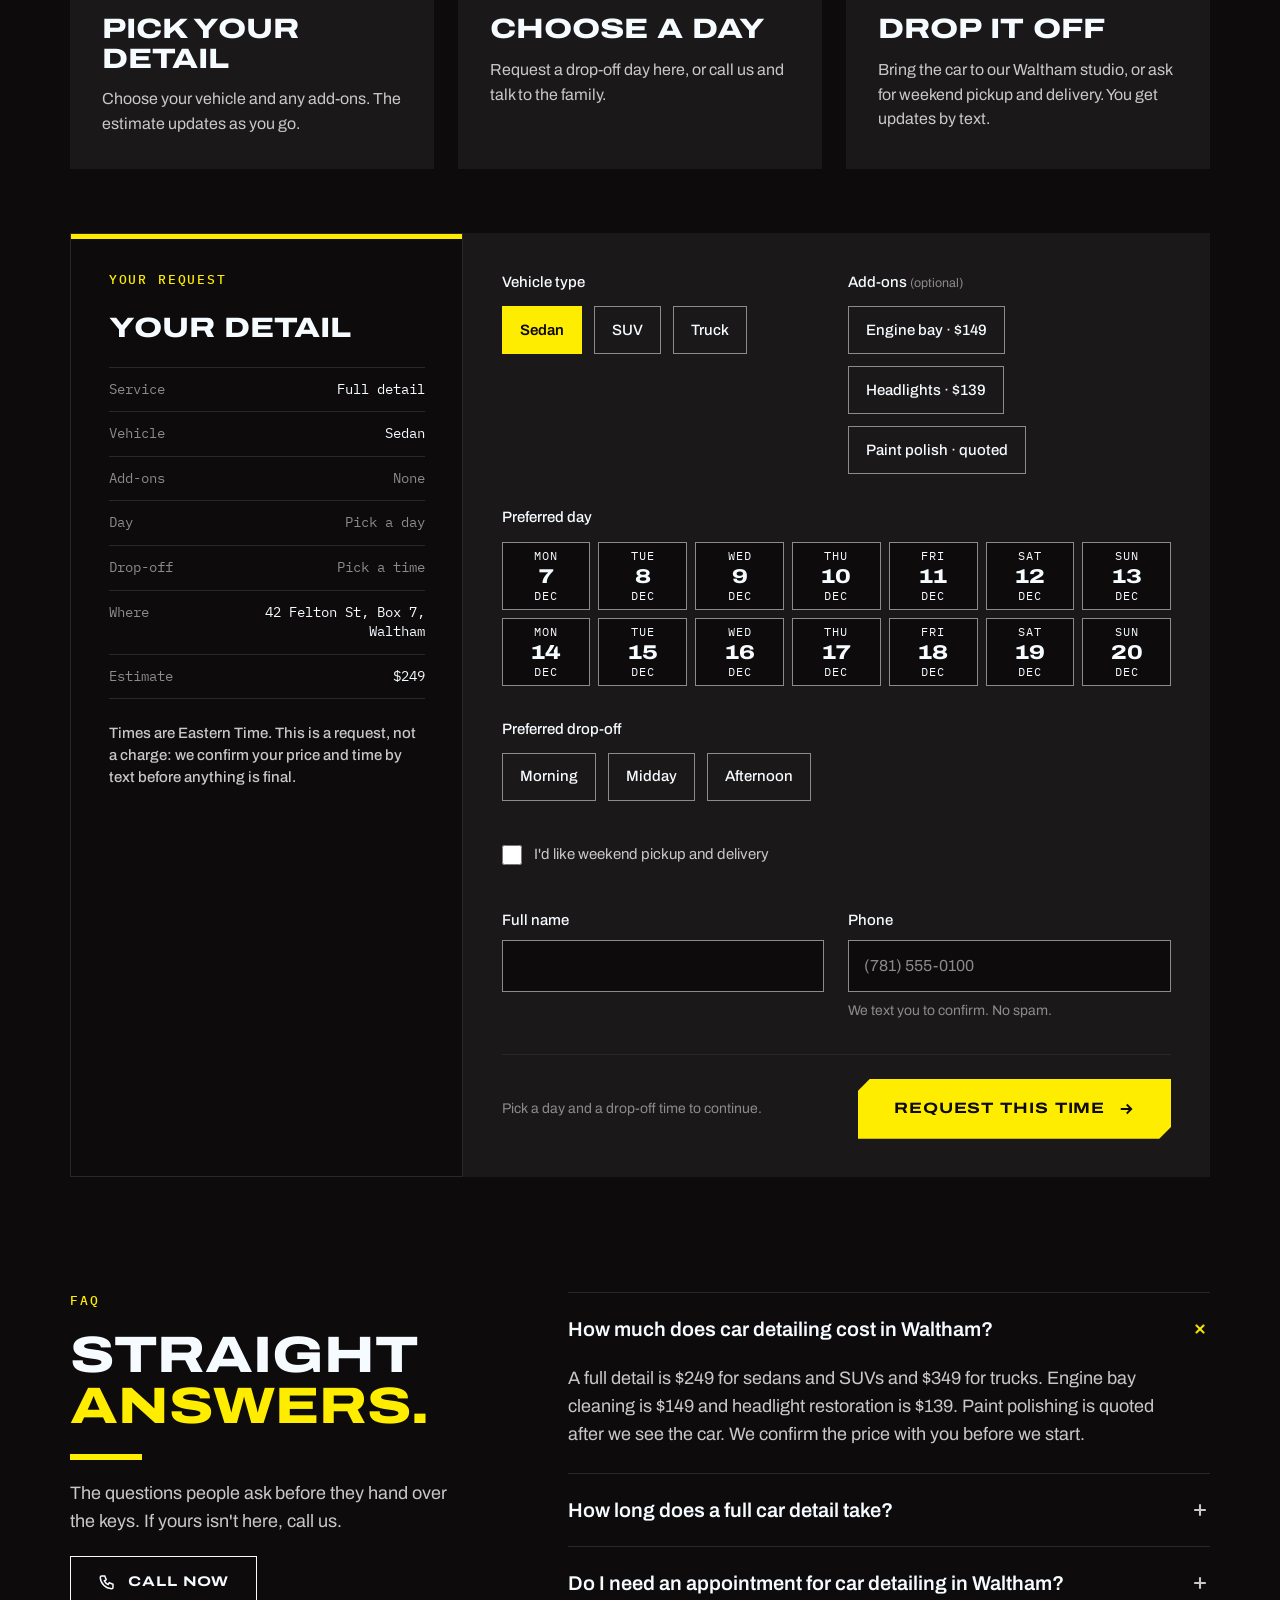
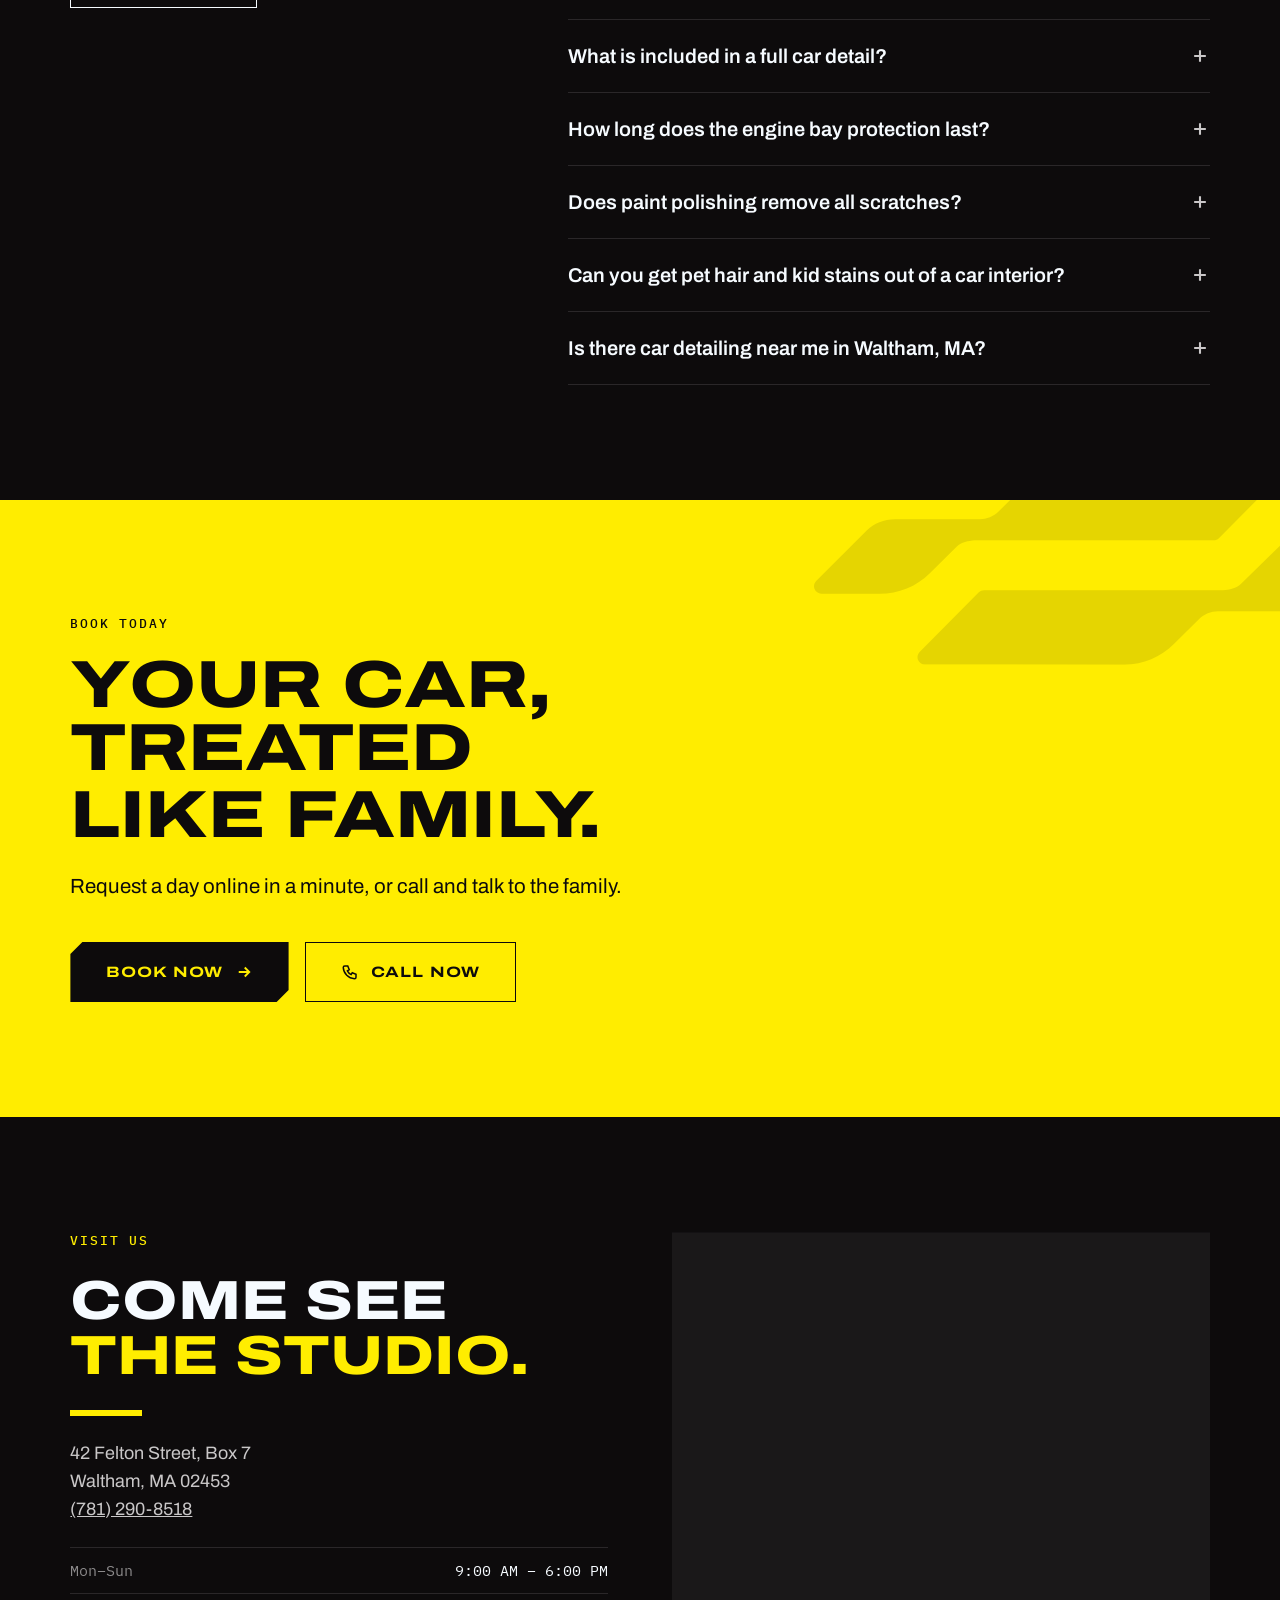
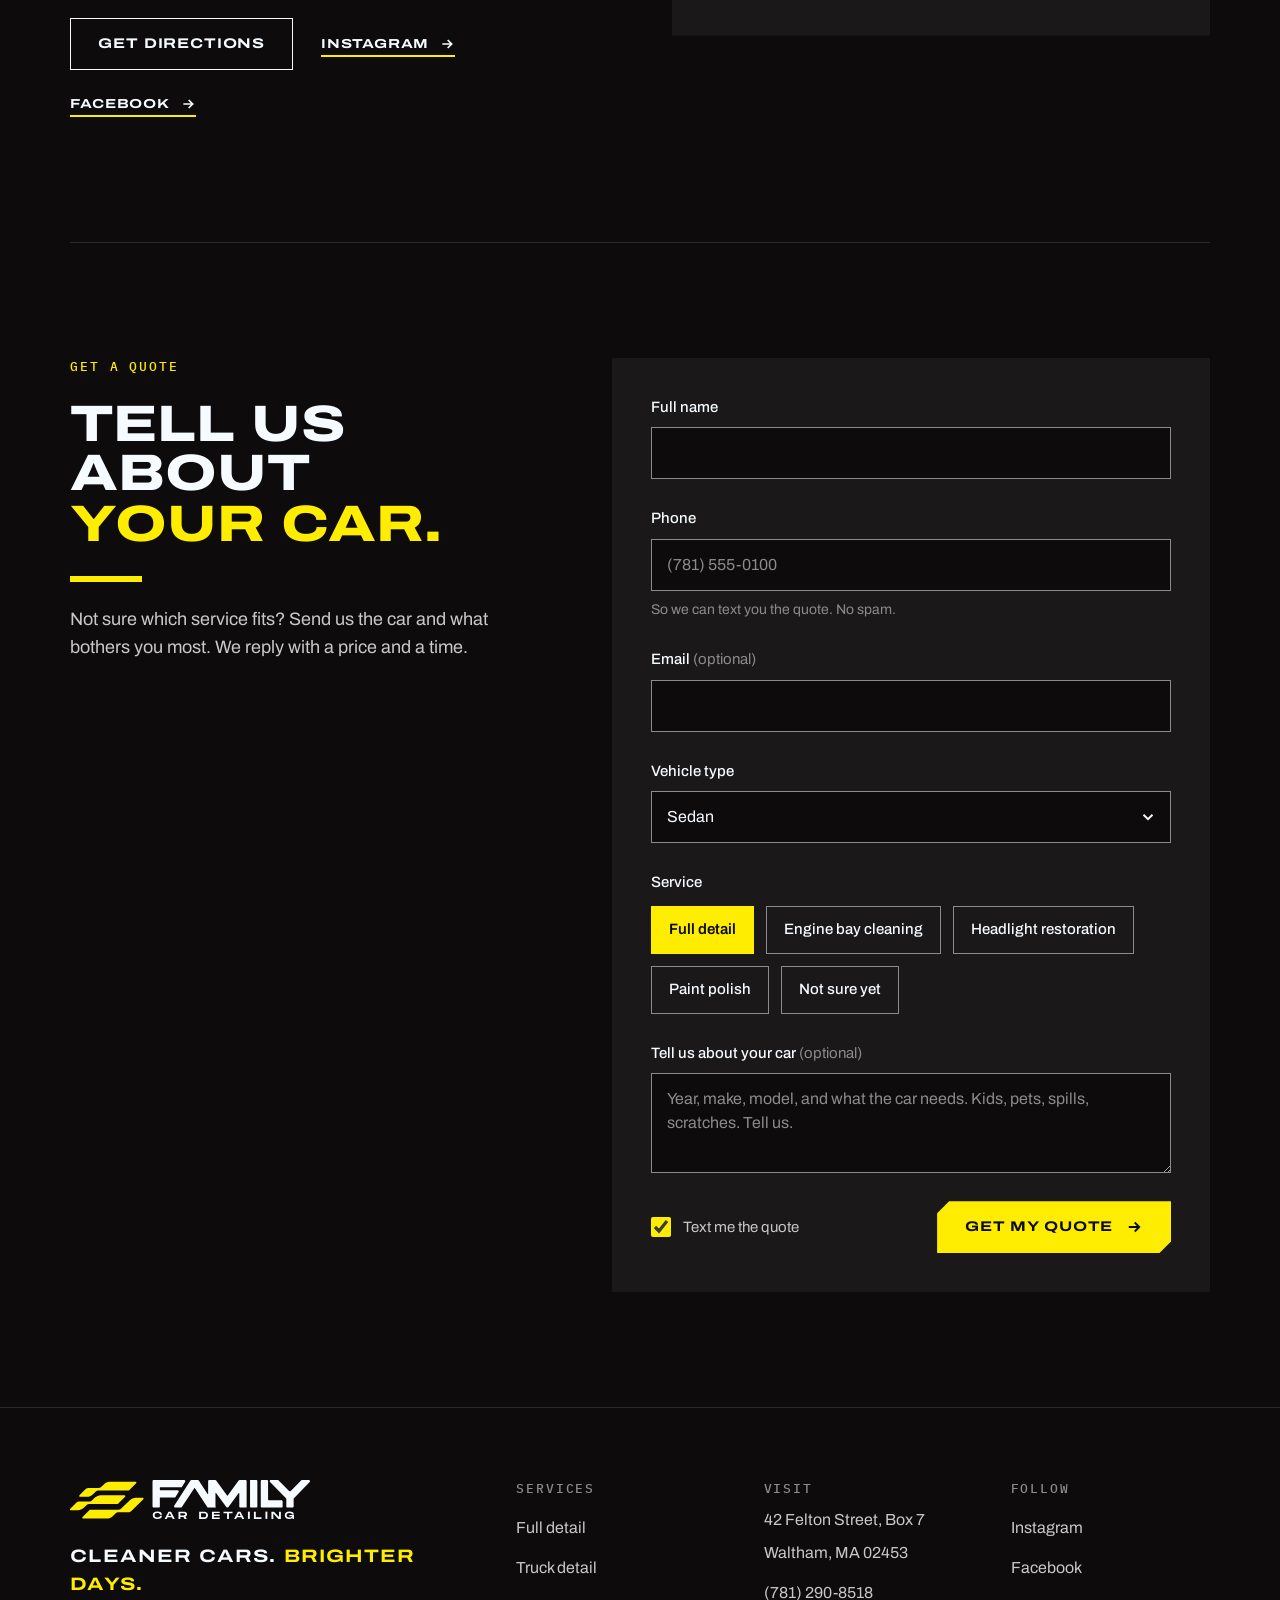
==== commit 231fd411: "feat: formulários ligados ao Apps Script e horário de funcionamento (todos os dias, 9 AM – 6 PM) Co-" ====
--- a/index.html
+++ b/index.html
@@ -10,7 +10,7 @@
 <!-- Formulários → Apps Script (planilha + e-mail). Colar a URL /exec da implantação em fcd-form-endpoint.
      A chave abaixo é pública (fica na página) e precisa ser igual a SITE_KEY no script: só filtra envio
      automático. Nunca colocar senha aqui: este arquivo vai para o repositório público. -->
-<meta name="fcd-form-endpoint" content="">
+<meta name="fcd-form-endpoint" content="https://script.google.com/macros/s/AKfycby9XRKz1qFYpH7yUVpo8mVvvDIdRCtBJ1PCuYYuA8ddHEqKHGYRgpXSl7MUYKOGR7zAxg/exec">
 <meta name="fcd-form-key" content="80ab7014f73c6baf3291bd03d2dd8c9d989d4d47e20a391e">
 <meta property="og:type" content="website">
 <meta property="og:locale" content="en_US">
@@ -30,7 +30,7 @@
 <!-- Prévia no GitHub Pages não deve ser indexada pelo Google; no domínio final este trecho não faz nada. -->
 <script>if (location.hostname.endsWith('github.io')) { var m = document.createElement('meta'); m.name = 'robots'; m.content = 'noindex, nofollow'; document.head.appendChild(m); }</script>
 
-<!-- Dados estruturados. Horário (openingHoursSpecification) entra quando o cliente confirmar.
+<!-- Dados estruturados. Horário: todos os dias, 9h às 18h (confirmado em 2026-10-22).
      Nome, endereço e telefone precisam ficar idênticos ao Google Business Profile. -->
 <script type="application/ld+json">
 {
@@ -44,6 +44,7 @@
   "description": "Family-run car detailing studio in Waltham, MA: full detail, engine bay cleaning, headlight restoration and paint polishing.",
   "telephone": "+1-781-290-8518",
   "address": { "@type": "PostalAddress", "streetAddress": "42 Felton Street, Box 7", "addressLocality": "Waltham", "addressRegion": "MA", "postalCode": "02453", "addressCountry": "US" },
+  "openingHoursSpecification": [{ "@type": "OpeningHoursSpecification", "dayOfWeek": ["Monday", "Tuesday", "Wednesday", "Thursday", "Friday", "Saturday", "Sunday"], "opens": "09:00", "closes": "18:00" }],
   "areaServed": ["Waltham, MA", "Newton, MA", "Lexington, MA", "Watertown, MA", "Belmont, MA", "Weston, MA", "Lincoln, MA"],
   "makesOffer": [
     { "@type": "Offer", "price": "249", "priceCurrency": "USD", "itemOffered": { "@type": "Service", "name": "Full detail (sedans and SUVs)" } },
@@ -54,7 +55,7 @@
   ]
 }
 </script>
-<!-- FAQPage: só as respostas completas. Incluir a de agendamento quando o horário de funcionamento for informado. -->
+<!-- FAQPage: as mesmas perguntas e respostas do FAQ visível. -->
 <script type="application/ld+json">
 {
   "@context": "https://schema.org",
@@ -62,6 +63,7 @@
   "mainEntity": [
     { "@type": "Question", "name": "How much does car detailing cost in Waltham?", "acceptedAnswer": { "@type": "Answer", "text": "A full detail is $249 for sedans and SUVs and $349 for trucks. Engine bay cleaning is $149 and headlight restoration is $139. Paint polishing is quoted after we see the car. We confirm the price with you before we start." } },
     { "@type": "Question", "name": "How long does a full car detail take?", "acceptedAnswer": { "@type": "Answer", "text": "It varies a lot with the size and condition of the car, so we don't list a fixed time. We look the car over when you drop it off and text you as soon as it's ready." } },
+    { "@type": "Question", "name": "Do I need an appointment for car detailing in Waltham?", "acceptedAnswer": { "@type": "Answer", "text": "Yes, booking ahead holds a slot in the studio for your car. You can request a day online or call (781) 290-8518. We're open every day, 9 AM to 6 PM." } },
     { "@type": "Question", "name": "What is included in a full car detail?", "acceptedAnswer": { "@type": "Answer", "text": "A full detail covers the car inside and out. Inside: a complete vacuum, carpets and mats, seats, dashboard and console, doors and interior trim. Outside: a full body wash, wheels and tires, wheel wells, then drying and a final finish." } },
     { "@type": "Question", "name": "How long does the engine bay protection last?", "acceptedAnswer": { "@type": "Answer", "text": "Up to about three months. It depends on how the car is used and maintained and on the product's specifications. The protection is heat-resistant and does not come off easily in normal use." } },
     { "@type": "Question", "name": "Does paint polishing remove all scratches?", "acceptedAnswer": { "@type": "Answer", "text": "No. Polishing reduces or removes light scratches and brings back gloss, but a scratch that goes through the clear coat can't be polished out. We look at the paint with you and agree on the price and the expected result before we start." } },
@@ -383,7 +385,7 @@
     <div>
       <details class="fcd-faq" open><summary>How much does car detailing cost in Waltham?<svg aria-hidden="true"><use href="#i-plus"/></svg></summary><div class="fcd-faq__body">A full detail is $249 for sedans and SUVs and $349 for trucks. Engine bay cleaning is $149 and headlight restoration is $139. Paint polishing is quoted after we see the car. We confirm the price with you before we start.</div></details>
       <details class="fcd-faq"><summary>How long does a full car detail take?<svg aria-hidden="true"><use href="#i-plus"/></svg></summary><div class="fcd-faq__body">It varies a lot with the size and condition of the car, so we don't list a fixed time. We look the car over when you drop it off and text you as soon as it's ready.</div></details>
-      <details class="fcd-faq"><summary>Do I need an appointment for car detailing in Waltham?<svg aria-hidden="true"><use href="#i-plus"/></svg></summary><div class="fcd-faq__body">Yes, booking ahead holds a slot in the studio for your car. You can request a day online or call (781) 290-8518. We're open <span data-tbd="hours">[HOURS]</span>.</div></details>
+      <details class="fcd-faq"><summary>Do I need an appointment for car detailing in Waltham?<svg aria-hidden="true"><use href="#i-plus"/></svg></summary><div class="fcd-faq__body">Yes, booking ahead holds a slot in the studio for your car. You can request a day online or call (781) 290-8518. We're open every day, 9 AM to 6 PM.</div></details>
       <details class="fcd-faq"><summary>What is included in a full car detail?<svg aria-hidden="true"><use href="#i-plus"/></svg></summary><div class="fcd-faq__body">A full detail covers the car inside and out. Inside: a complete vacuum, carpets and mats, seats, dashboard and console, doors and interior trim. Outside: a full body wash, wheels and tires, wheel wells, then drying and a final finish.</div></details>
       <details class="fcd-faq"><summary>How long does the engine bay protection last?<svg aria-hidden="true"><use href="#i-plus"/></svg></summary><div class="fcd-faq__body">Up to about three months. It depends on how the car is used and maintained and on the product's specifications. The protection is heat-resistant and does not come off easily in normal use.</div></details>
       <details class="fcd-faq"><summary>Does paint polishing remove all scratches?<svg aria-hidden="true"><use href="#i-plus"/></svg></summary><div class="fcd-faq__body">No. Polishing reduces or removes light scratches and brings back gloss, but a scratch that goes through the clear coat can't be polished out. We look at the paint with you and agree on the price and the expected result before we start.</div></details>
@@ -416,7 +418,7 @@
         <h2 class="fcd-h1"><span class="fcd-line"><span>Come see</span></span><span class="fcd-line"><span class="fcd-hl">the studio.</span></span></h2>
         <div class="fcd-bar"></div>
         <address class="fcd-body" style="font-style:normal">42 Felton Street, Box 7<br>Waltham, MA 02453<br><a href="tel:+17812908518">(781) 290-8518</a></address>
-        <table class="fcd-hours"><caption class="fcd-sr">Opening hours</caption><tbody><tr><th scope="row">Mon–Fri</th><td><span data-tbd="hours">[HOURS]</span></td></tr><tr><th scope="row">Saturday</th><td><span data-tbd="hours">[HOURS]</span></td></tr><tr><th scope="row">Sunday</th><td><span data-tbd="hours">[HOURS]</span></td></tr></tbody></table>
+        <table class="fcd-hours"><caption class="fcd-sr">Opening hours</caption><tbody><tr><th scope="row">Mon–Sun</th><td>9:00 AM – 6:00 PM</td></tr></tbody></table>
         <!-- Instagram / Facebook / rota: trocar os href pelos links reais do cliente. -->
         <div class="fcd-visit__links"><a class="fcd-btn fcd-btn--secondary" href="https://www.google.com/maps/search/?api=1&amp;query=42+Felton+St+%237%2C+Waltham%2C+MA+02453" target="_blank" rel="noopener">Get directions</a><a class="fcd-link" href="#visit" data-tbd-link="instagram">Instagram<svg aria-hidden="true"><use href="#i-arrow"/></svg></a><a class="fcd-link" href="#visit" data-tbd-link="facebook">Facebook<svg aria-hidden="true"><use href="#i-arrow"/></svg></a></div>
       </div>
@@ -460,7 +462,7 @@
   <div class="fcd-footer__cols">
     <div class="fcd-footer__brand"><img class="fcd-logo" style="width:240px" src="assets/img/logo_hor_light.svg" width="827" height="136" alt="Family Car Detailing" loading="lazy"><span class="fcd-footer__tagline">Cleaner cars. <span class="fcd-hl">Brighter days.</span></span></div>
     <nav aria-label="Services"><span class="fcd-eyebrow" style="color:var(--muted);padding-bottom:10px">Services</span><a href="#services">Full detail</a><a href="#services">Truck detail</a><a href="#services">Engine bay cleaning</a><a href="#services">Headlight restoration</a><a href="#services">Paint polishing</a></nav>
-    <address><span class="fcd-eyebrow" style="color:var(--muted);padding-bottom:10px;min-height:0">Visit</span>42 Felton Street, Box 7<span>Waltham, MA&nbsp;02453</span><a href="tel:+17812908518">(781) 290-8518</a></address>
+    <address><span class="fcd-eyebrow" style="color:var(--muted);padding-bottom:10px;min-height:0">Visit</span>42 Felton Street, Box 7<span>Waltham, MA&nbsp;02453</span><a href="tel:+17812908518">(781) 290-8518</a><span>Open daily, 9 AM – 6 PM</span></address>
     <nav aria-label="Follow"><span class="fcd-eyebrow" style="color:var(--muted);padding-bottom:10px">Follow</span><a href="#visit" data-tbd-link="instagram">Instagram</a><a href="#visit" data-tbd-link="facebook">Facebook</a><a href="blog/">Blog</a><a href="#book">Book now</a></nav>
   </div>
   <div class="fcd-footer__legal"><span>© 2026 Family Car Detailing · Waltham, MA</span><span>familycardetailing.com</span></div>
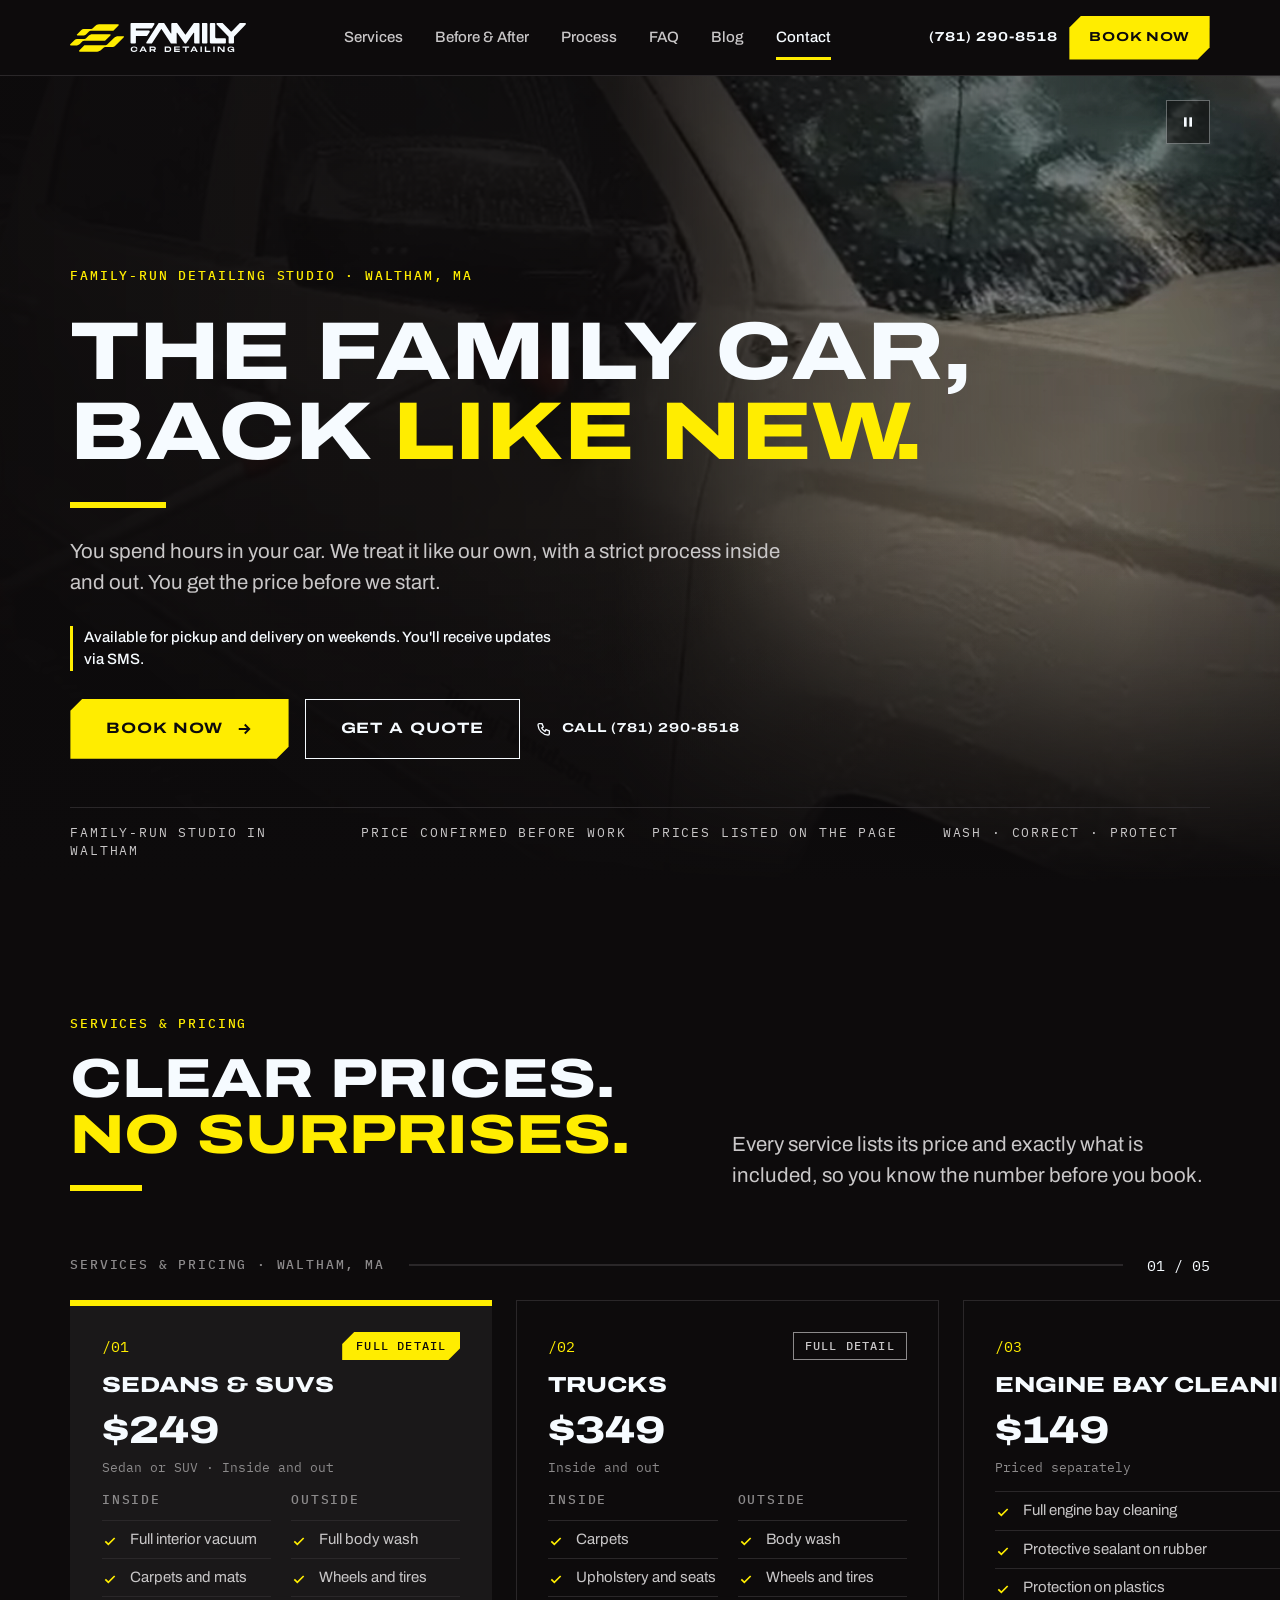
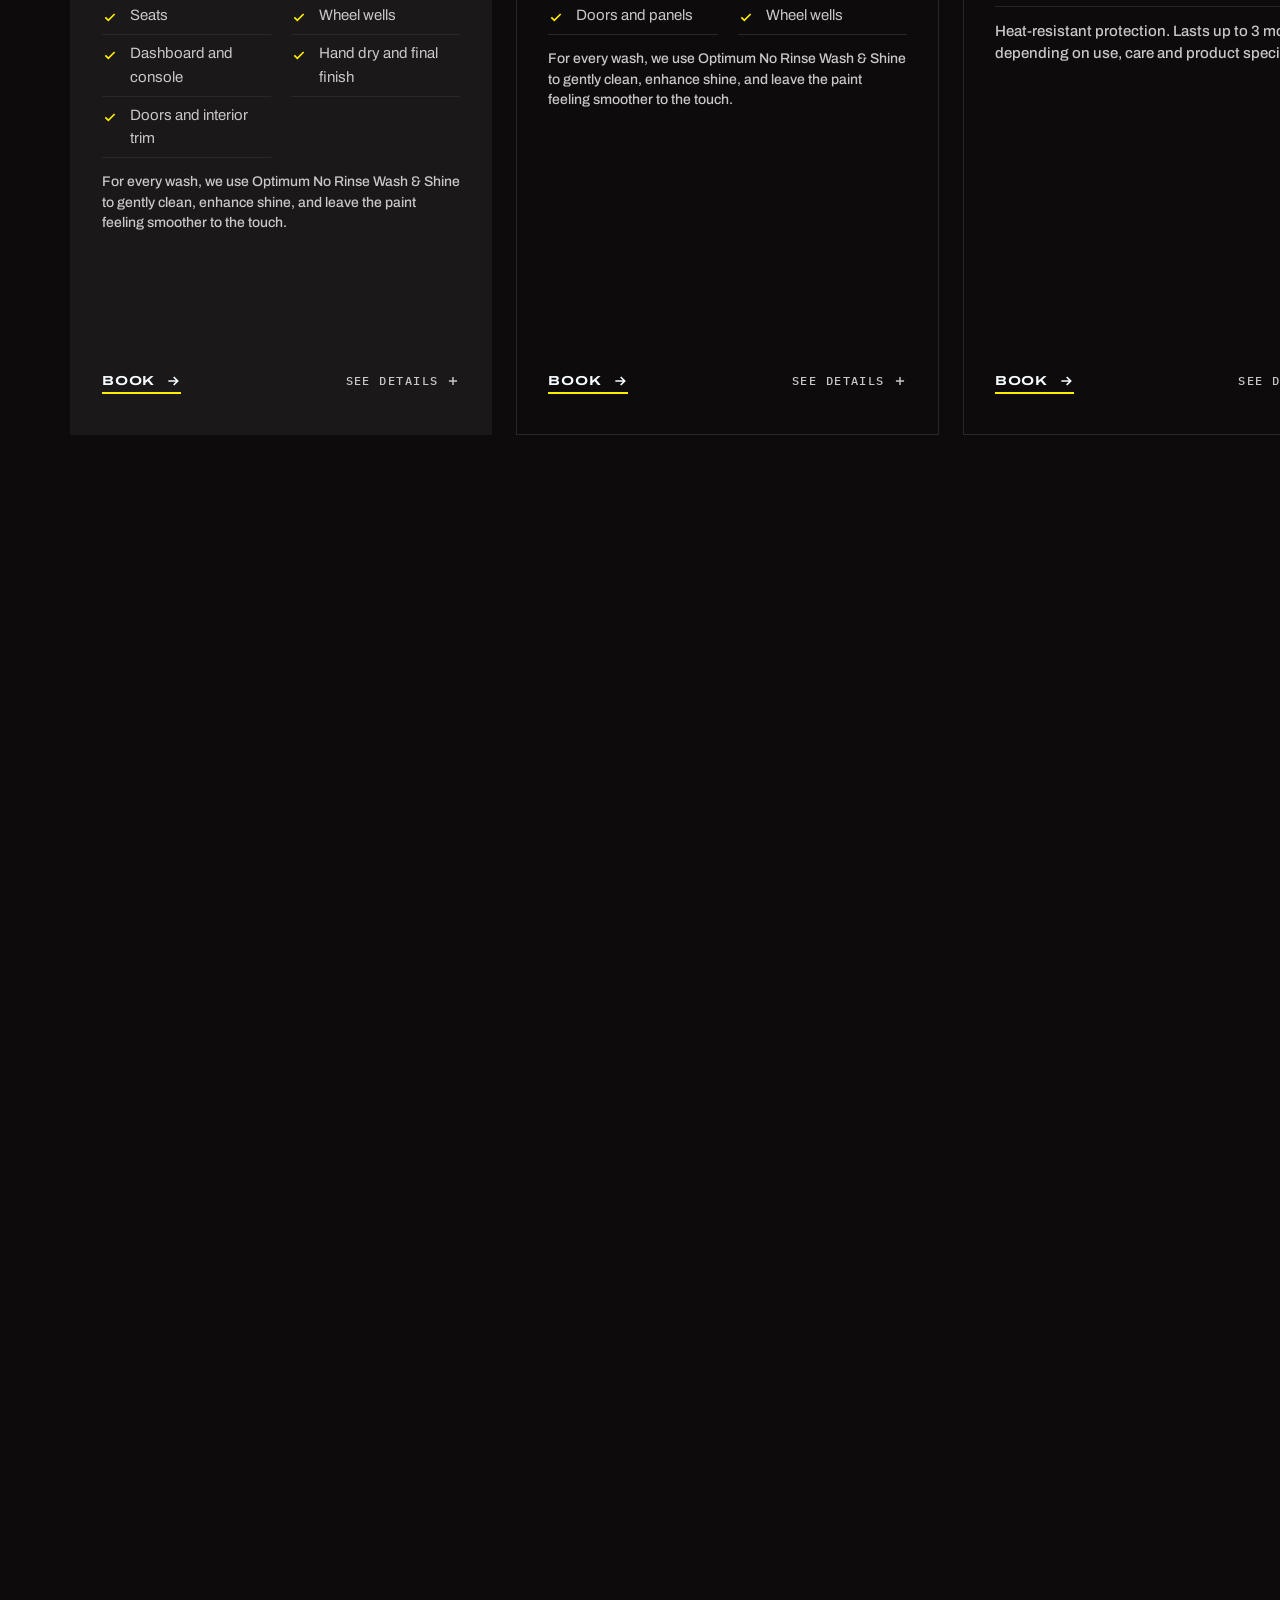
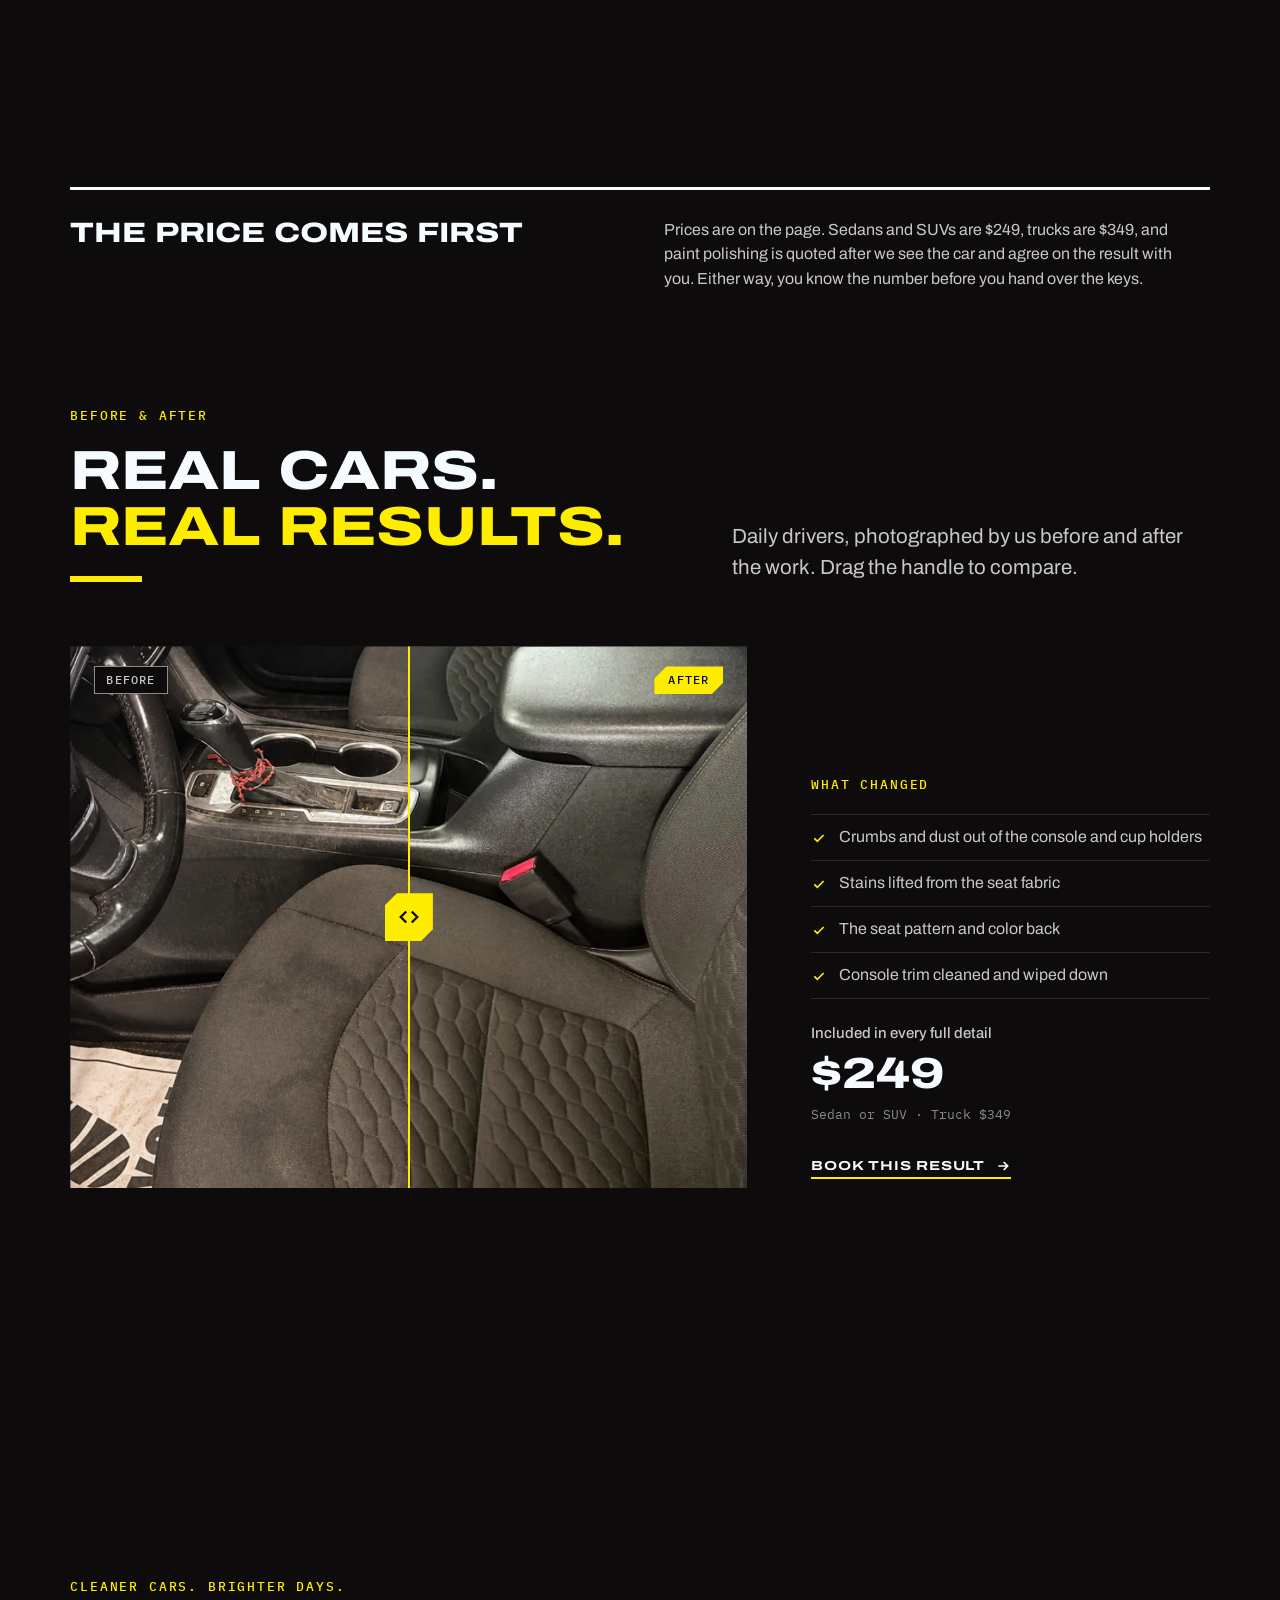
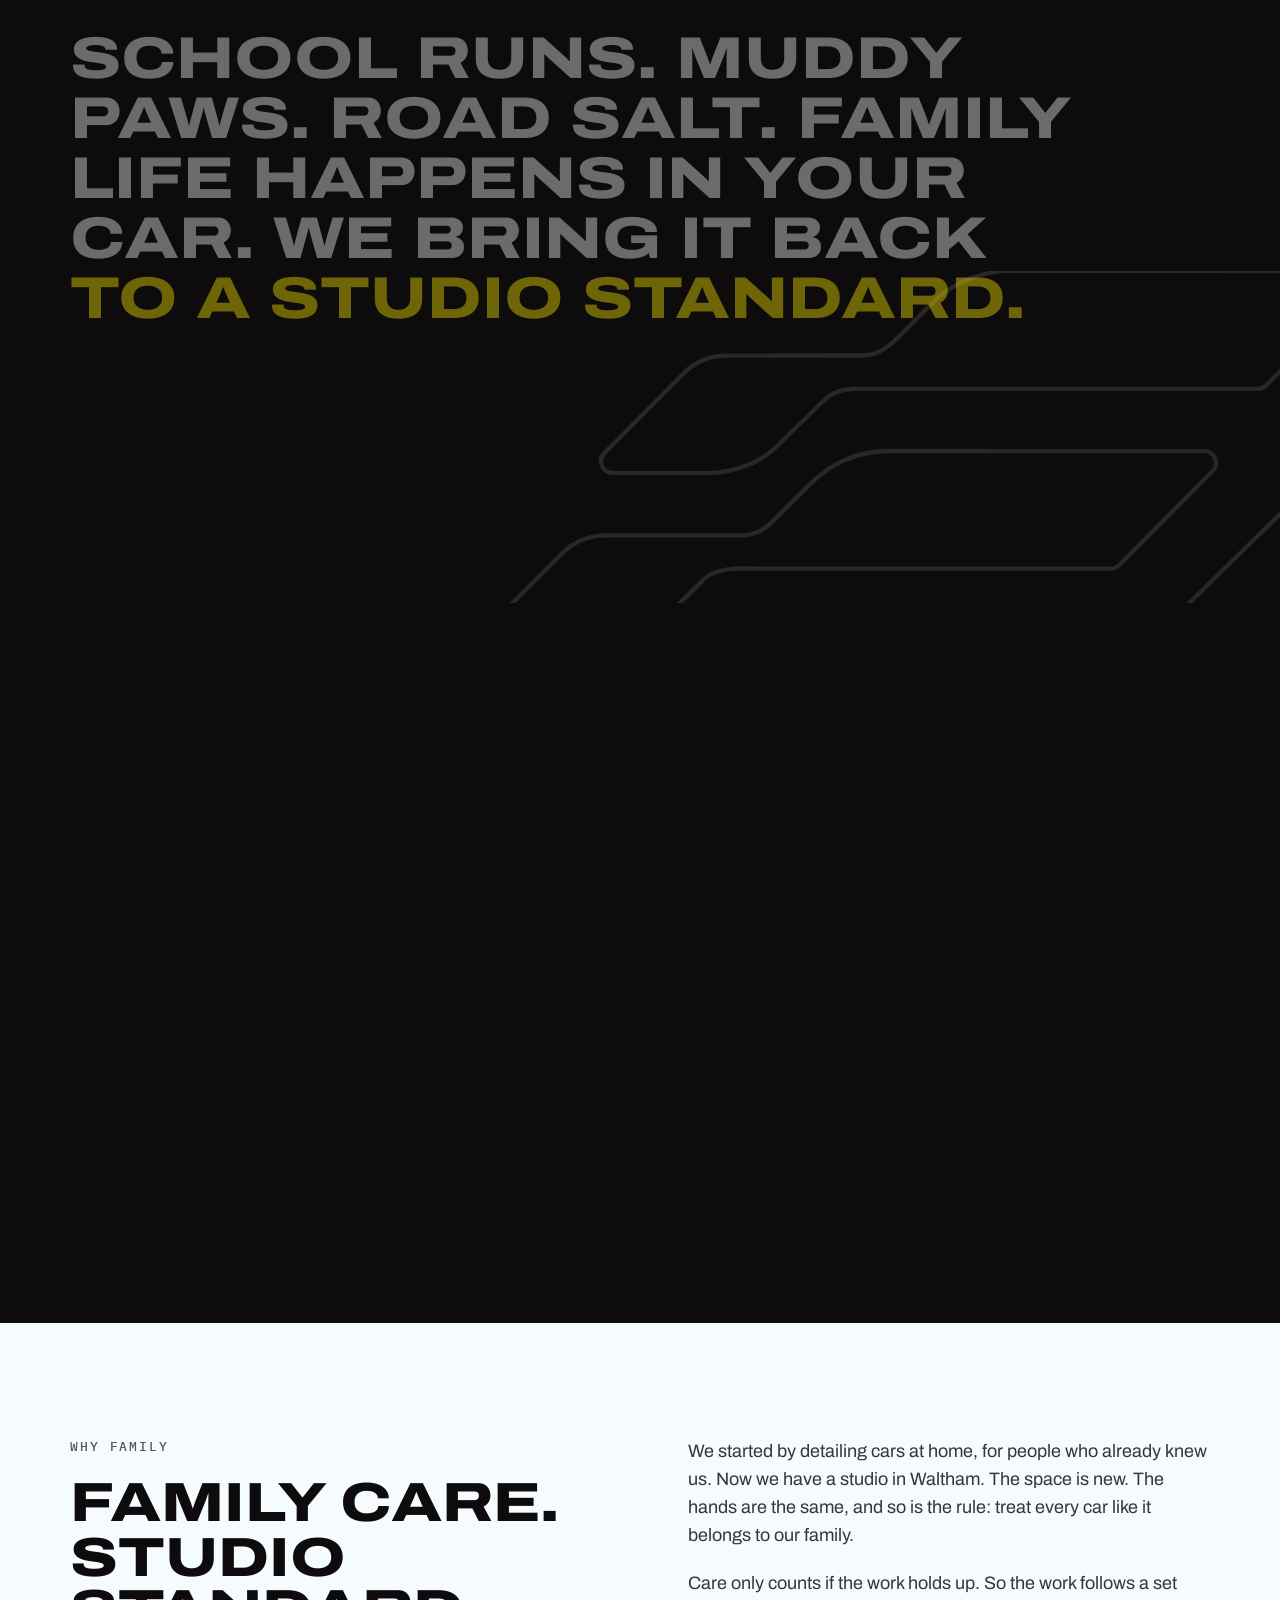
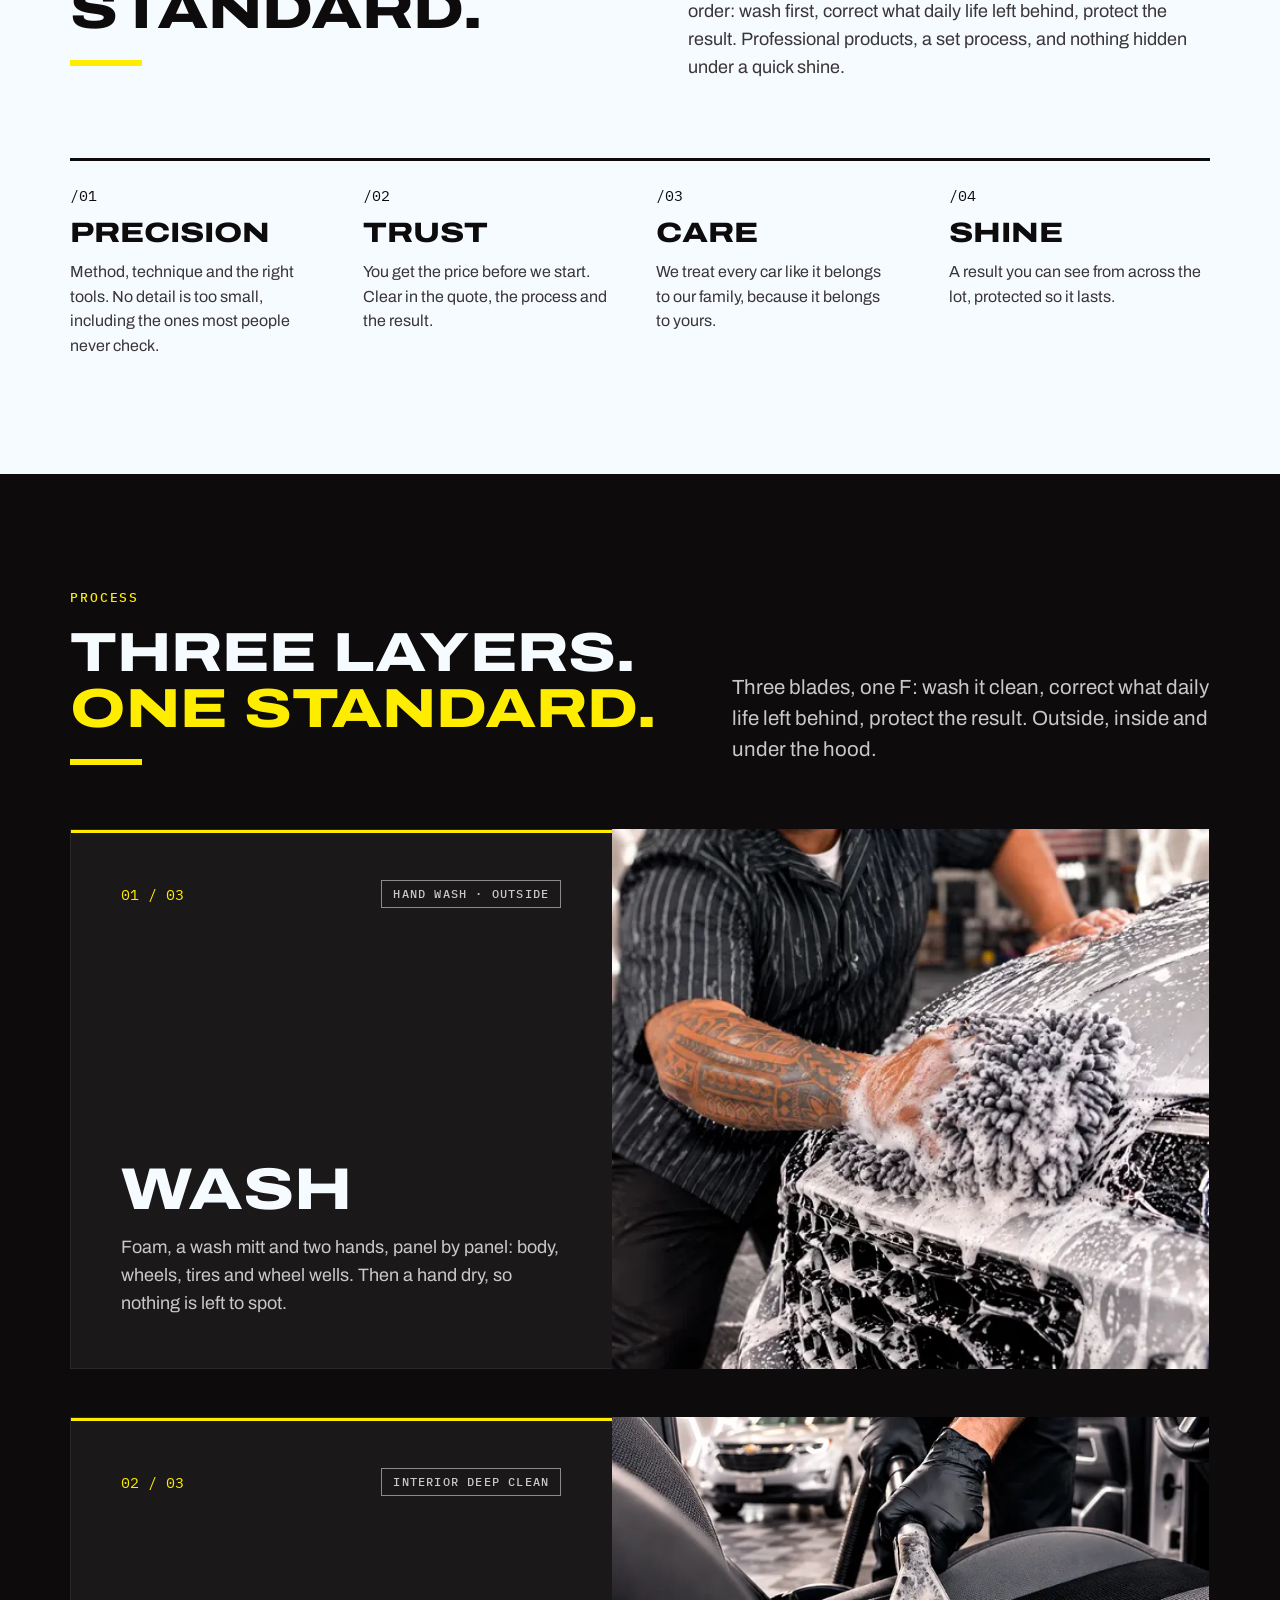
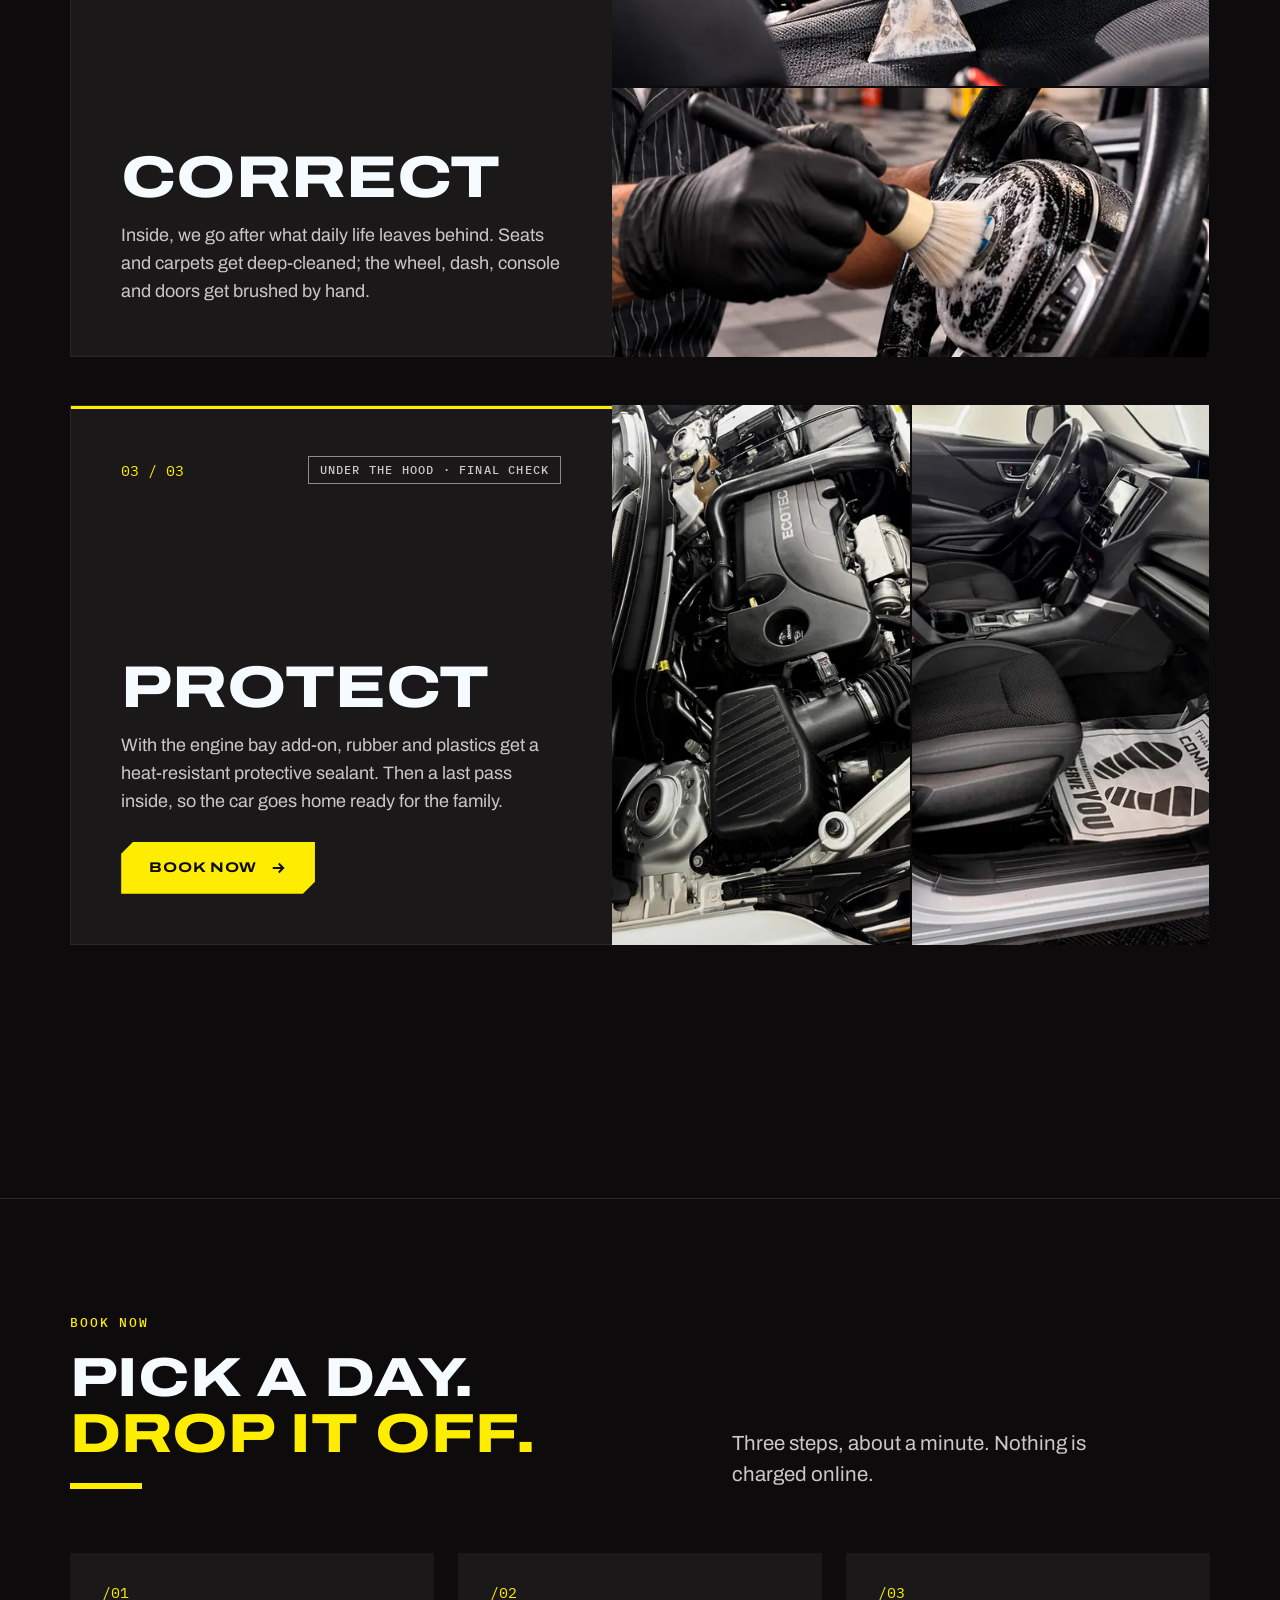
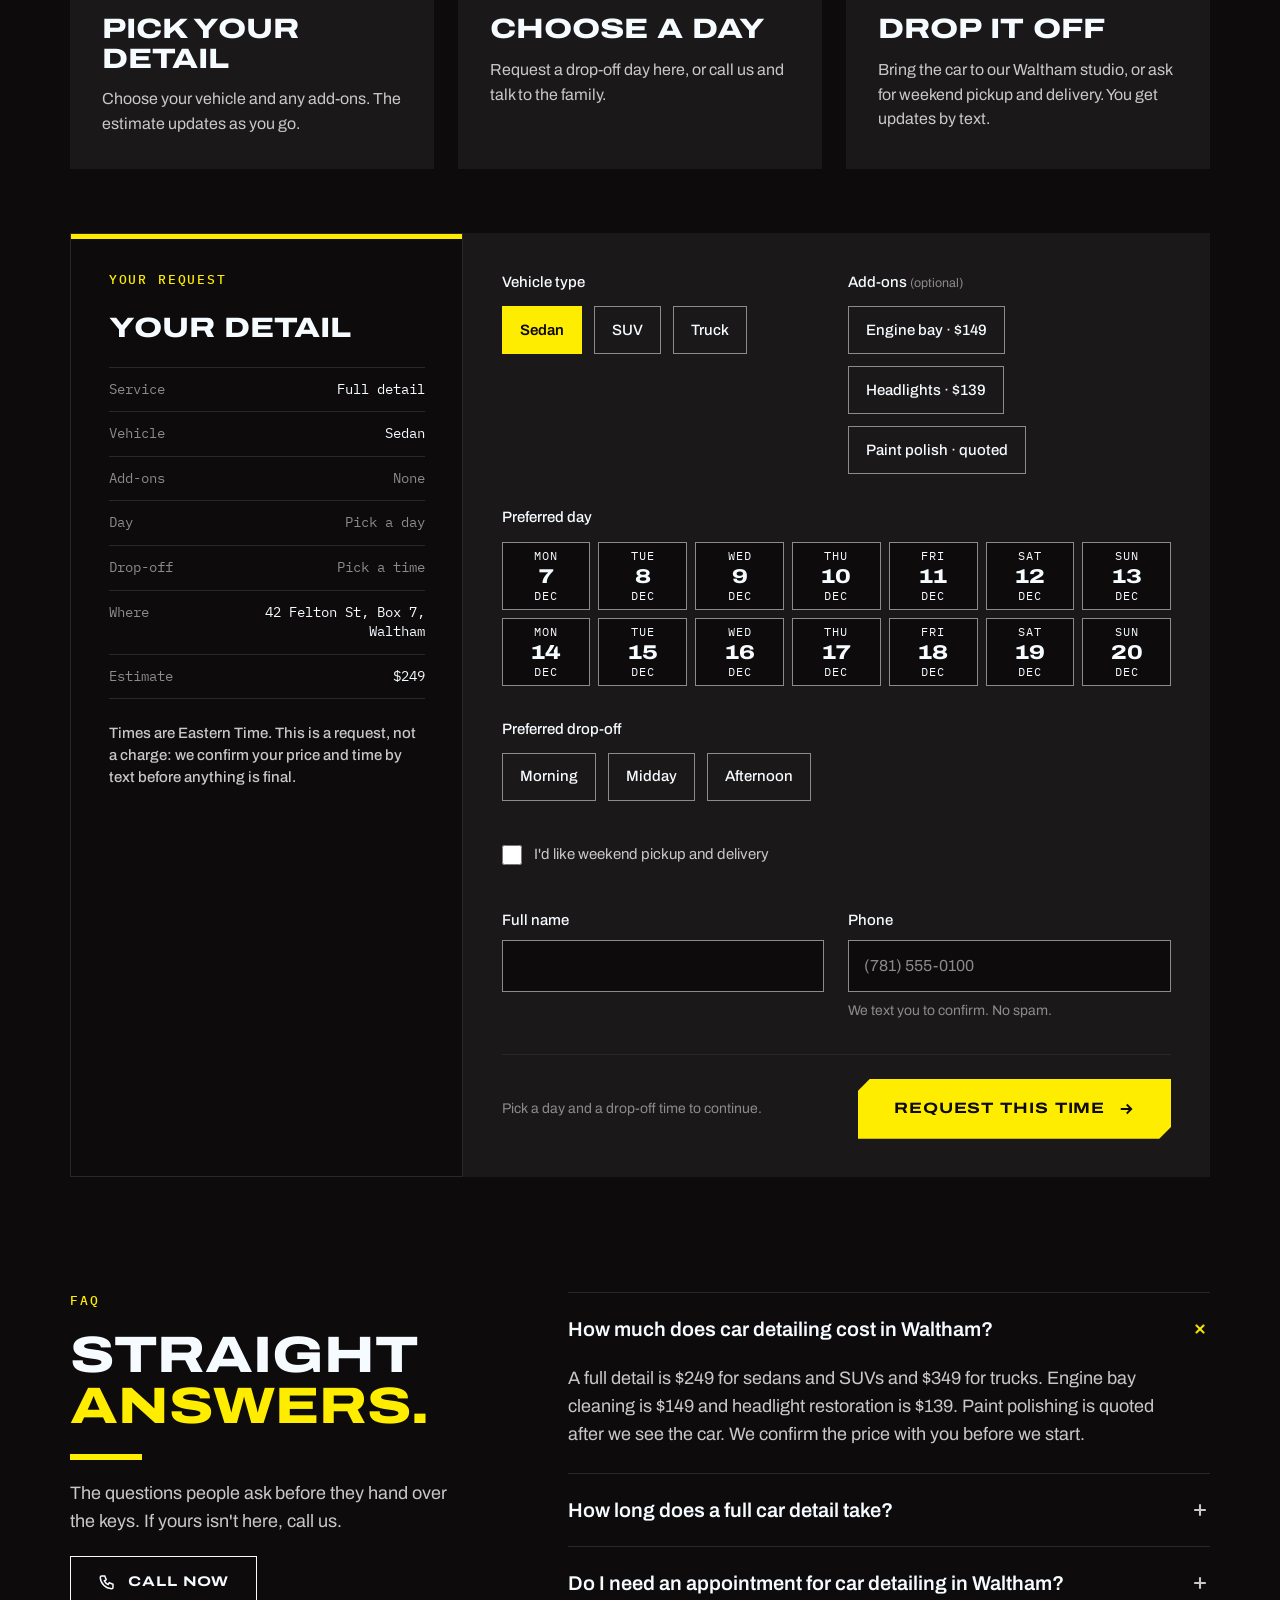
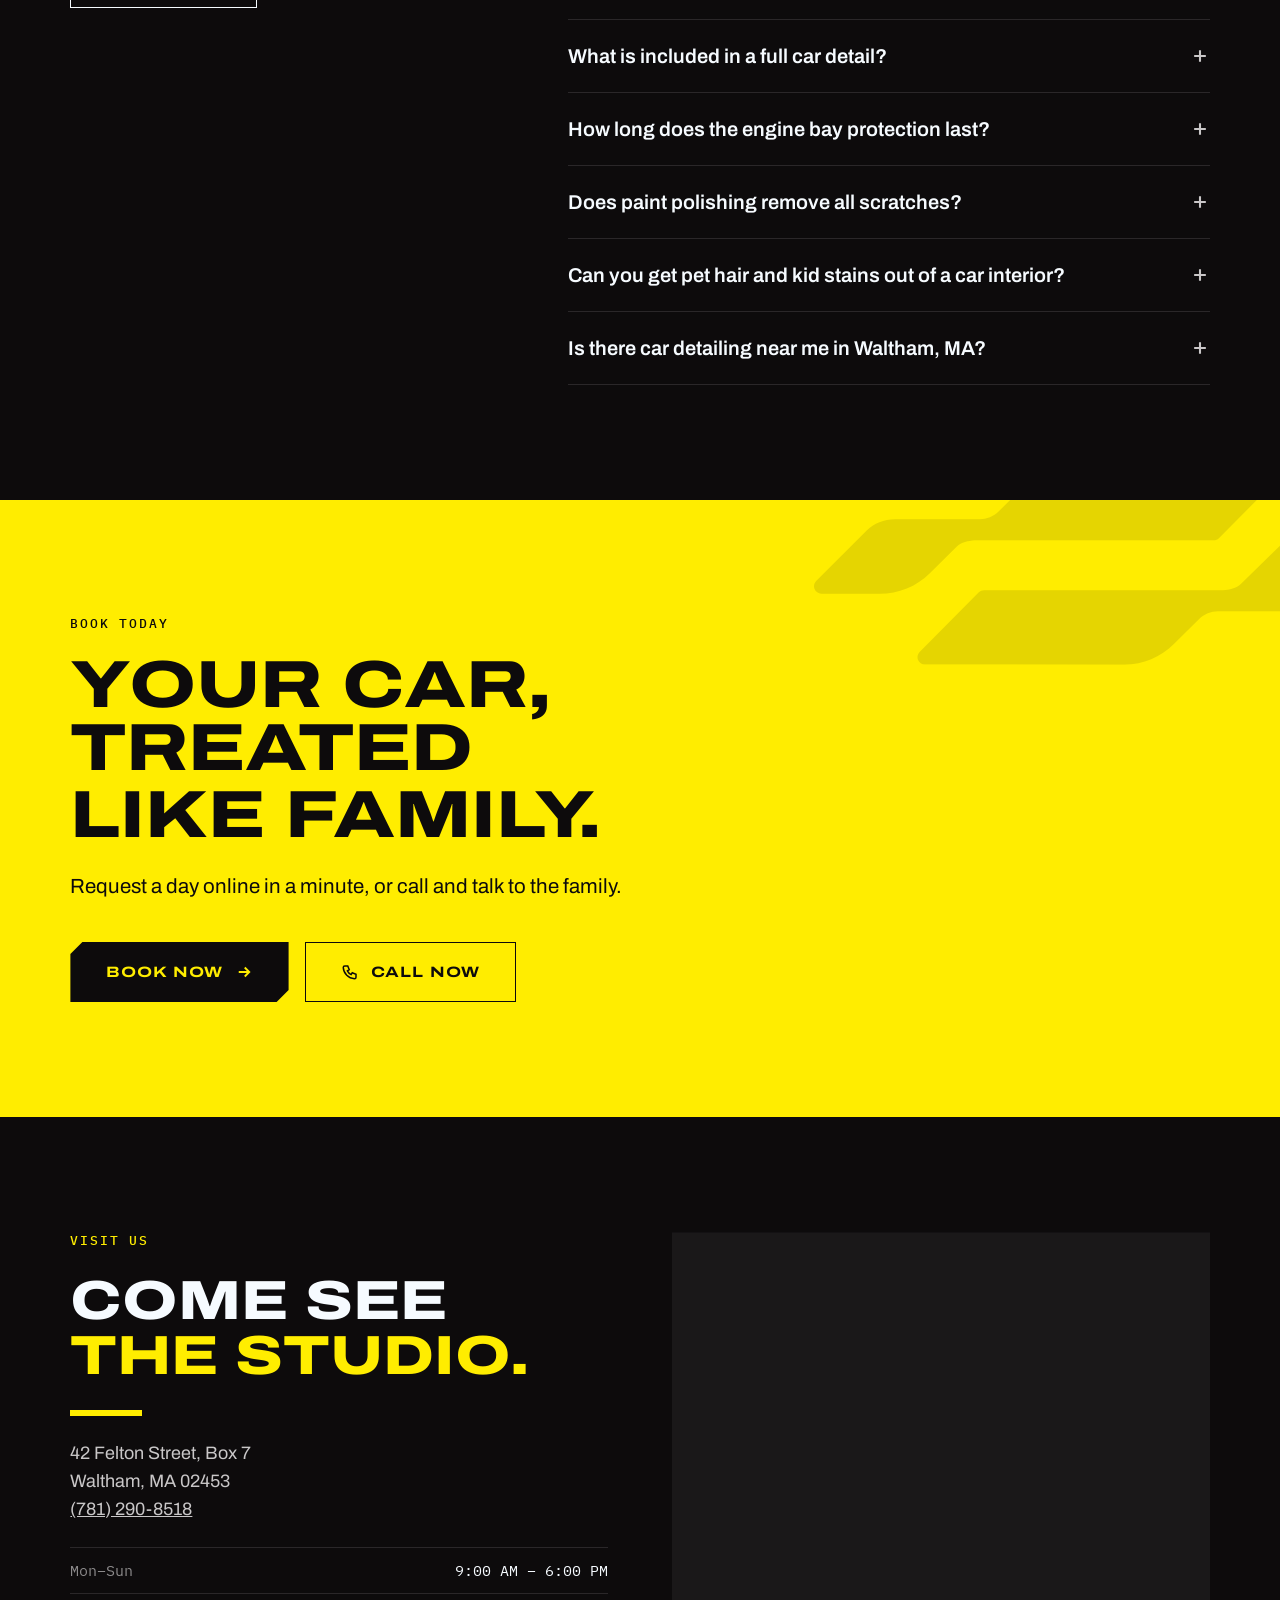
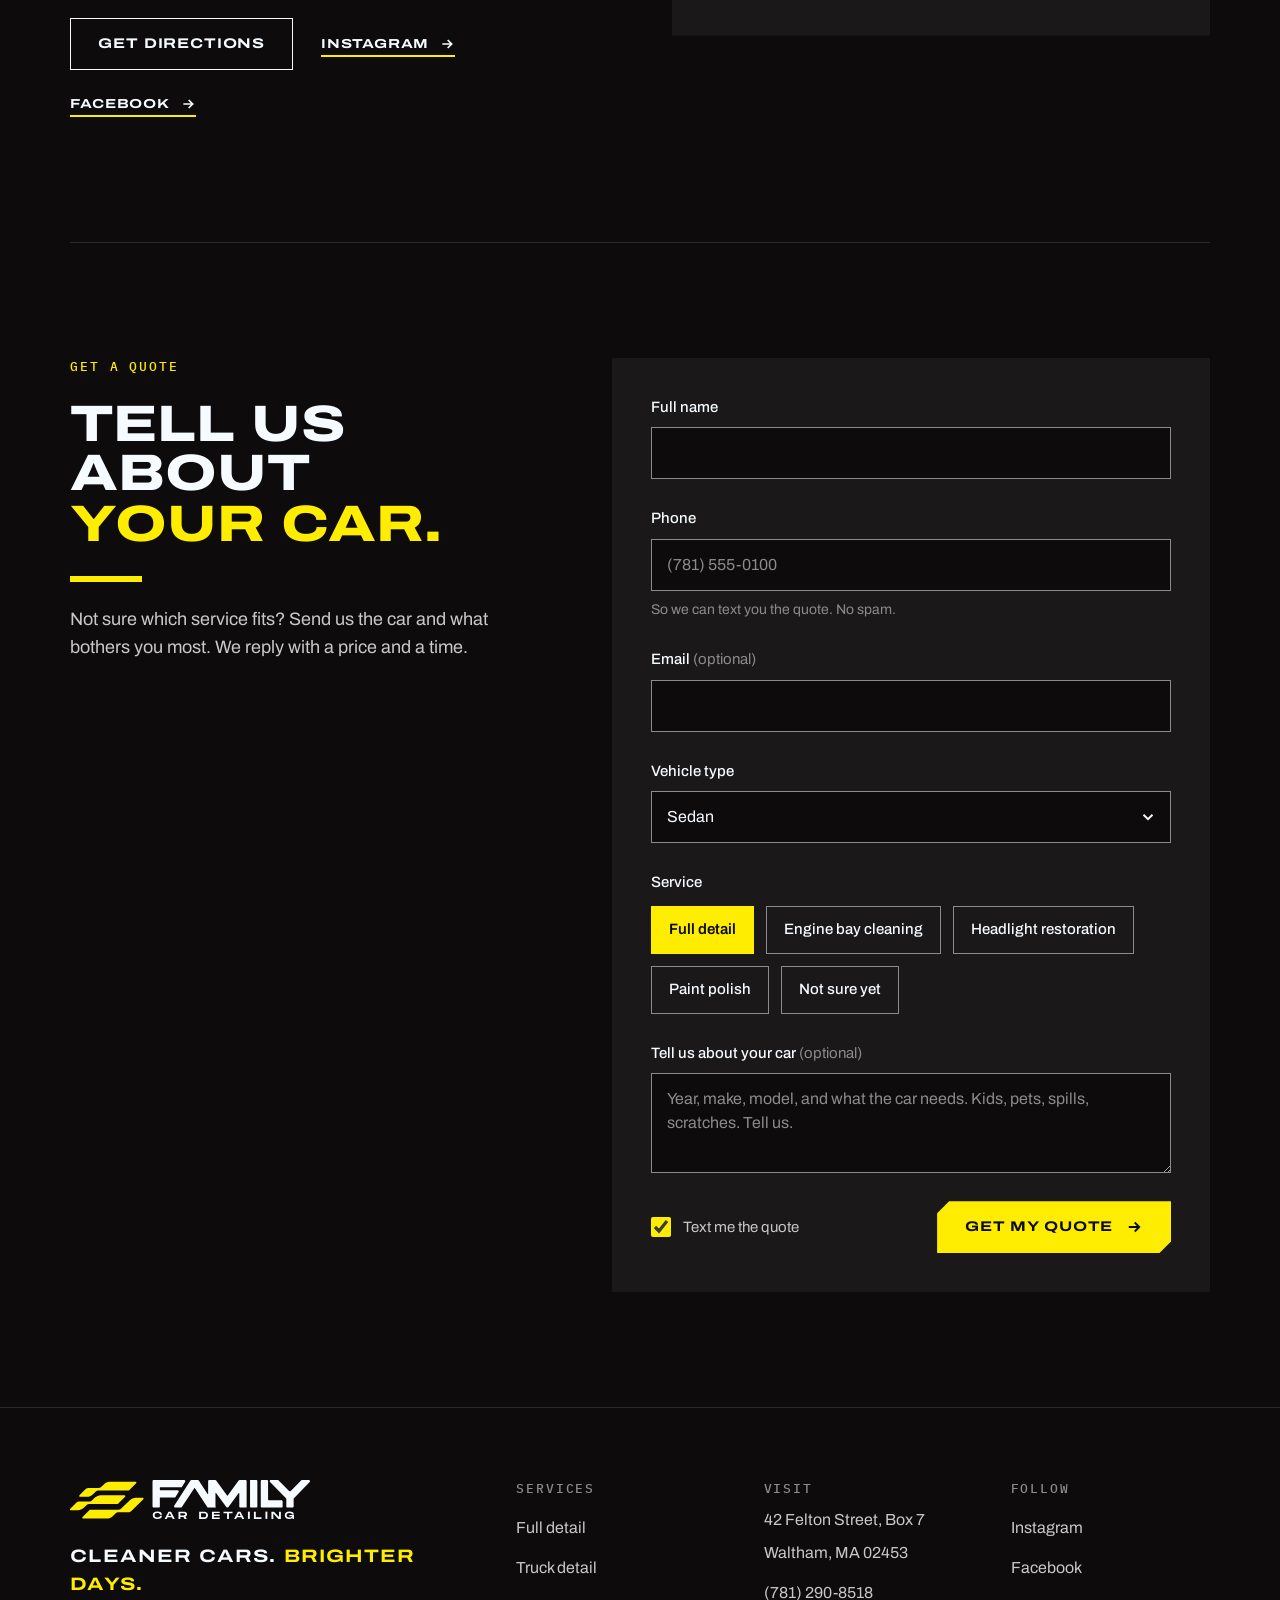
==== commit 8fcfc926: "fix: site aponta para a nova implantação do Apps Script Co-Authored-By: Claude Opus 5.5 <noreply@ant" ====
--- a/index.html
+++ b/index.html
@@ -10,7 +10,7 @@
 <!-- Formulários → Apps Script (planilha + e-mail). Colar a URL /exec da implantação em fcd-form-endpoint.
      A chave abaixo é pública (fica na página) e precisa ser igual a SITE_KEY no script: só filtra envio
      automático. Nunca colocar senha aqui: este arquivo vai para o repositório público. -->
-<meta name="fcd-form-endpoint" content="https://script.google.com/macros/s/AKfycby9XRKz1qFYpH7yUVpo8mVvvDIdRCtBJ1PCuYYuA8ddHEqKHGYRgpXSl7MUYKOGR7zAxg/exec">
+<meta name="fcd-form-endpoint" content="https://script.google.com/macros/s/AKfycby6z5yGNOUzf4AteCh5m48ltxJH-JenP-M0312txOAVm-rkUxXa1gay4PGkoELsikCy3Q/exec">
 <meta name="fcd-form-key" content="80ab7014f73c6baf3291bd03d2dd8c9d989d4d47e20a391e">
 <meta property="og:type" content="website">
 <meta property="og:locale" content="en_US">
